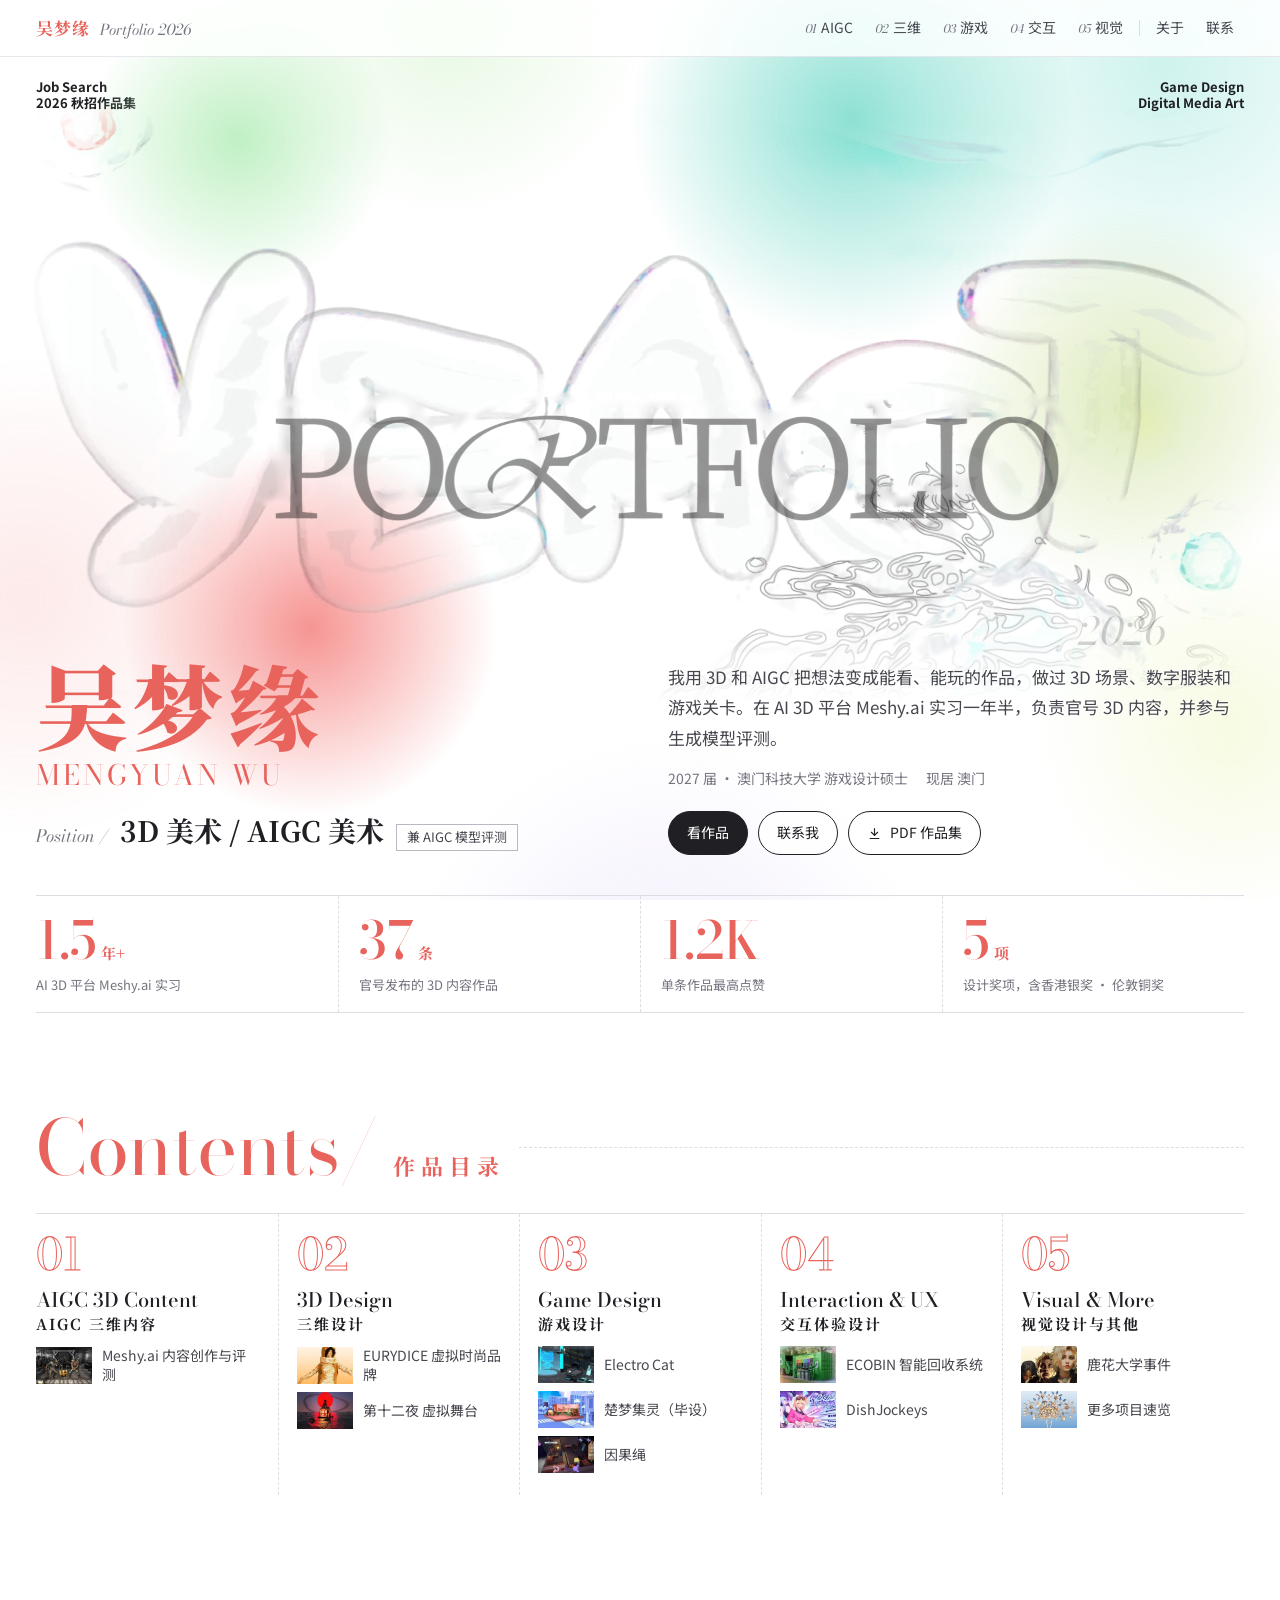
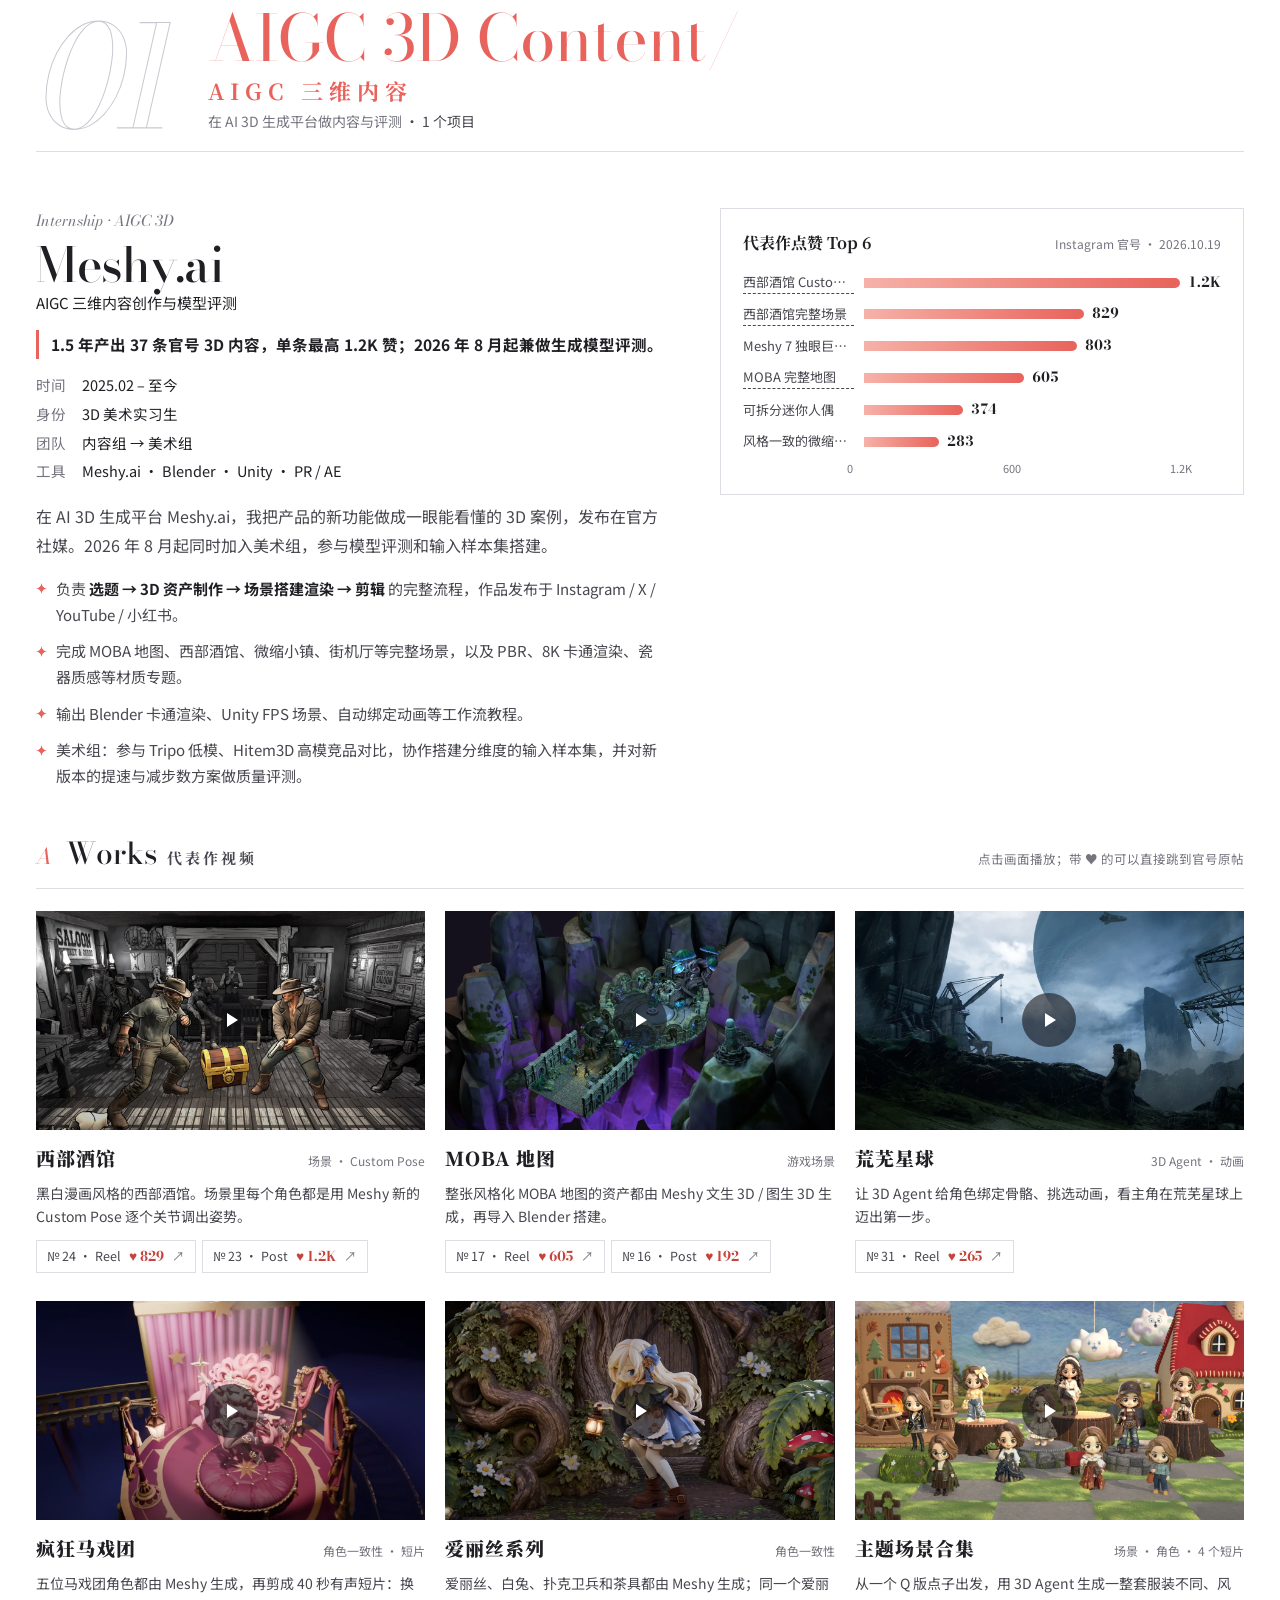
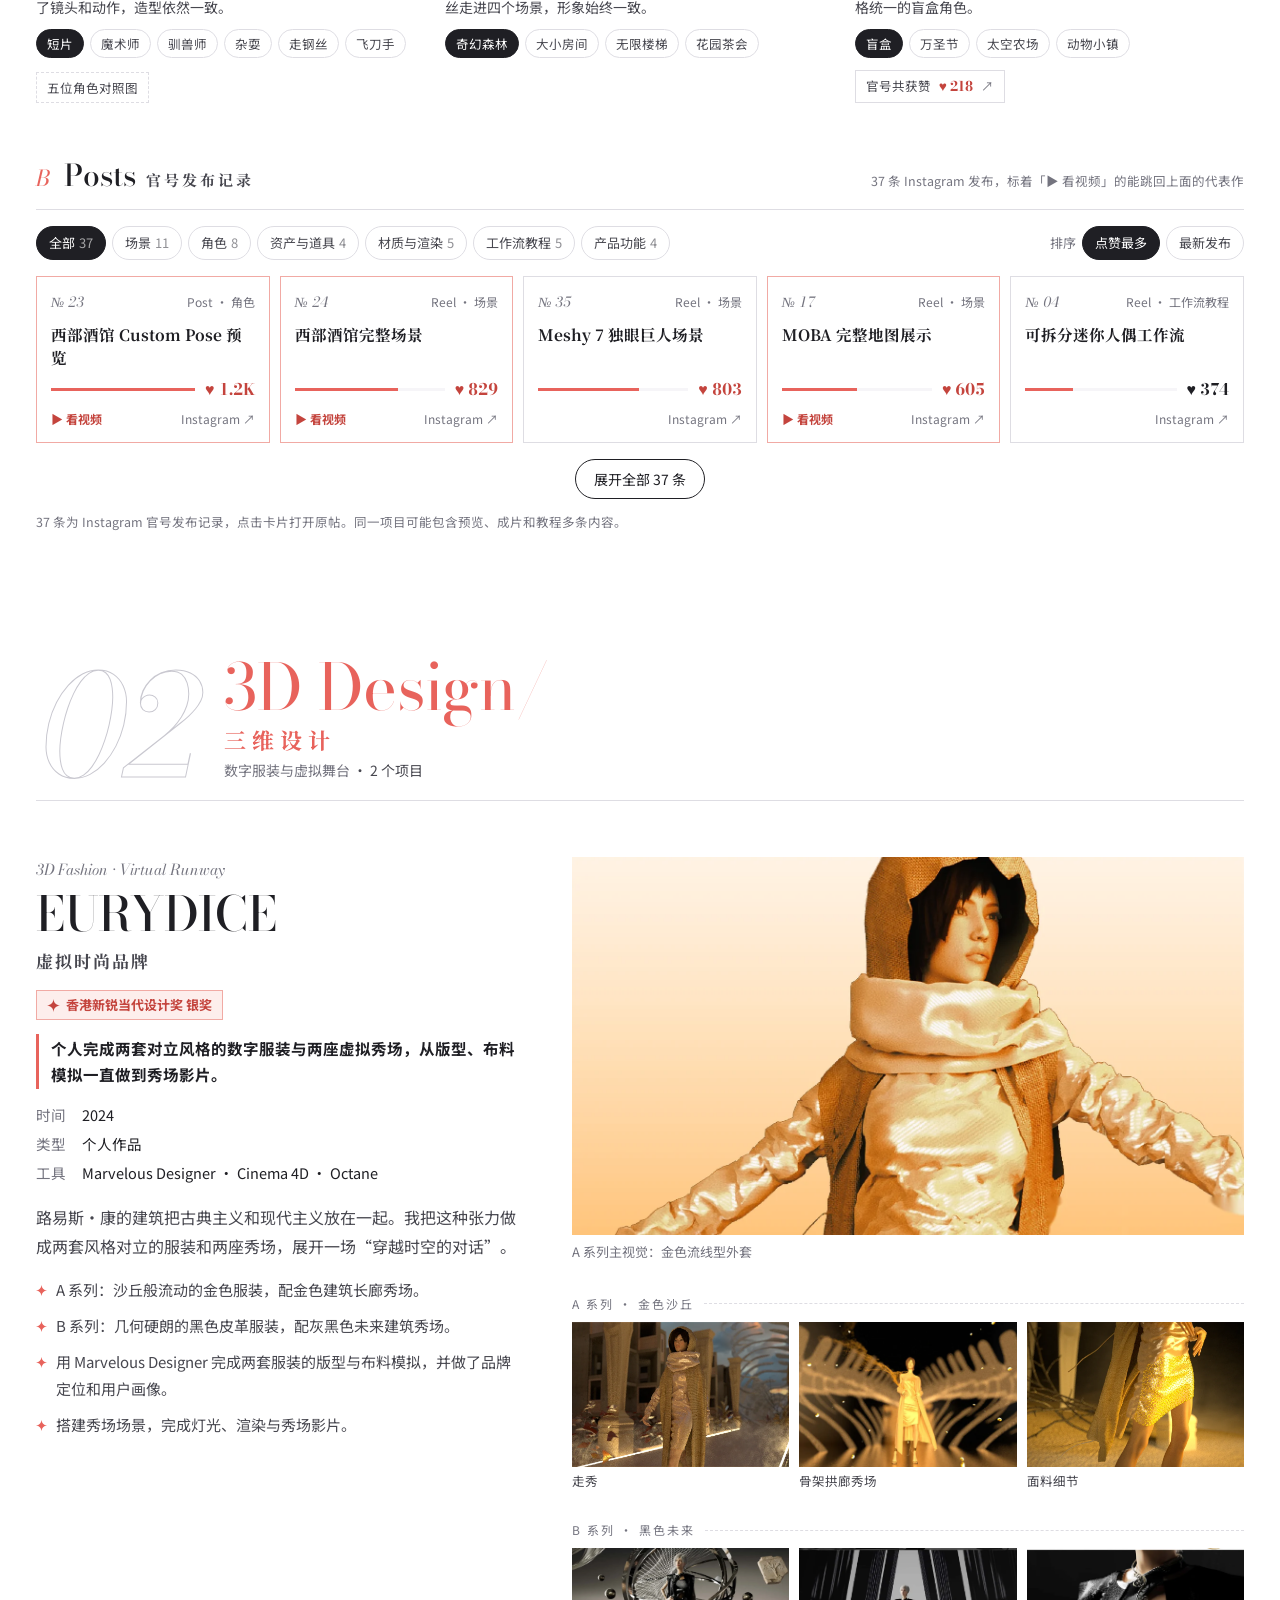
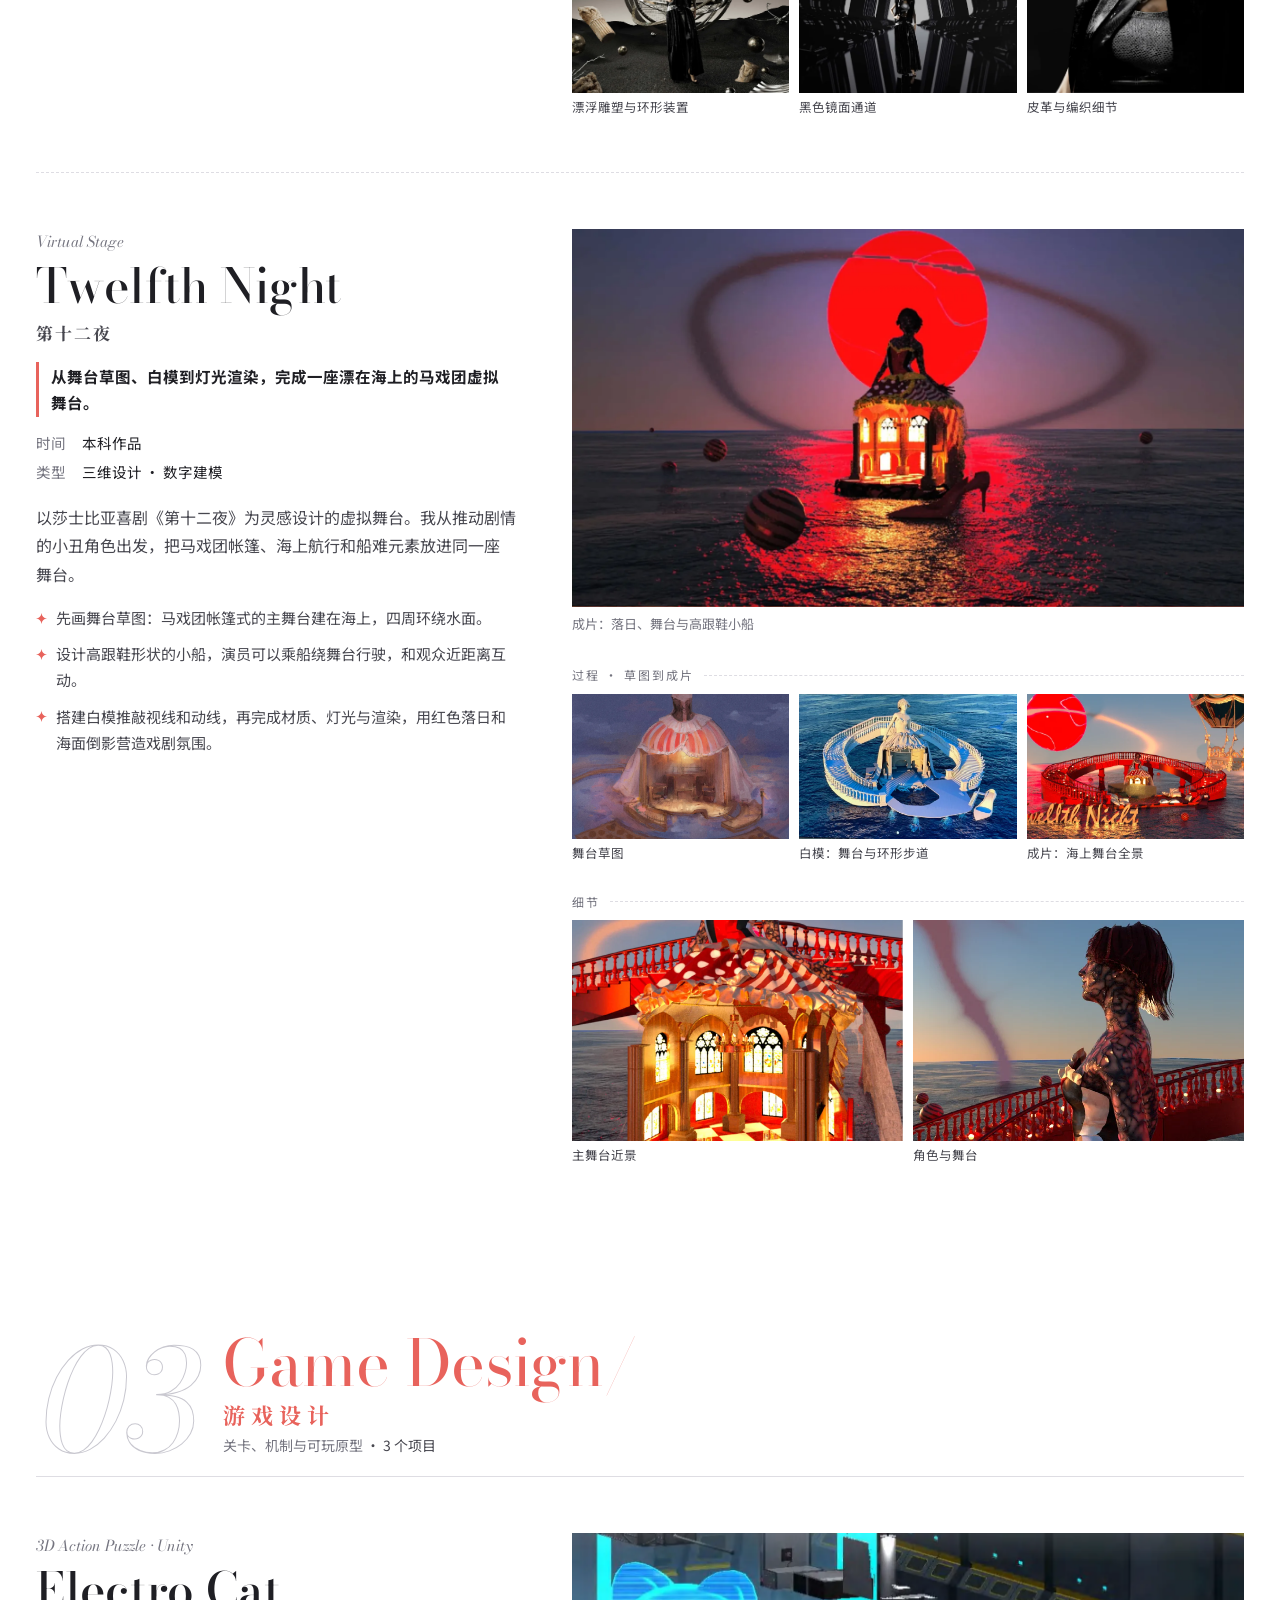
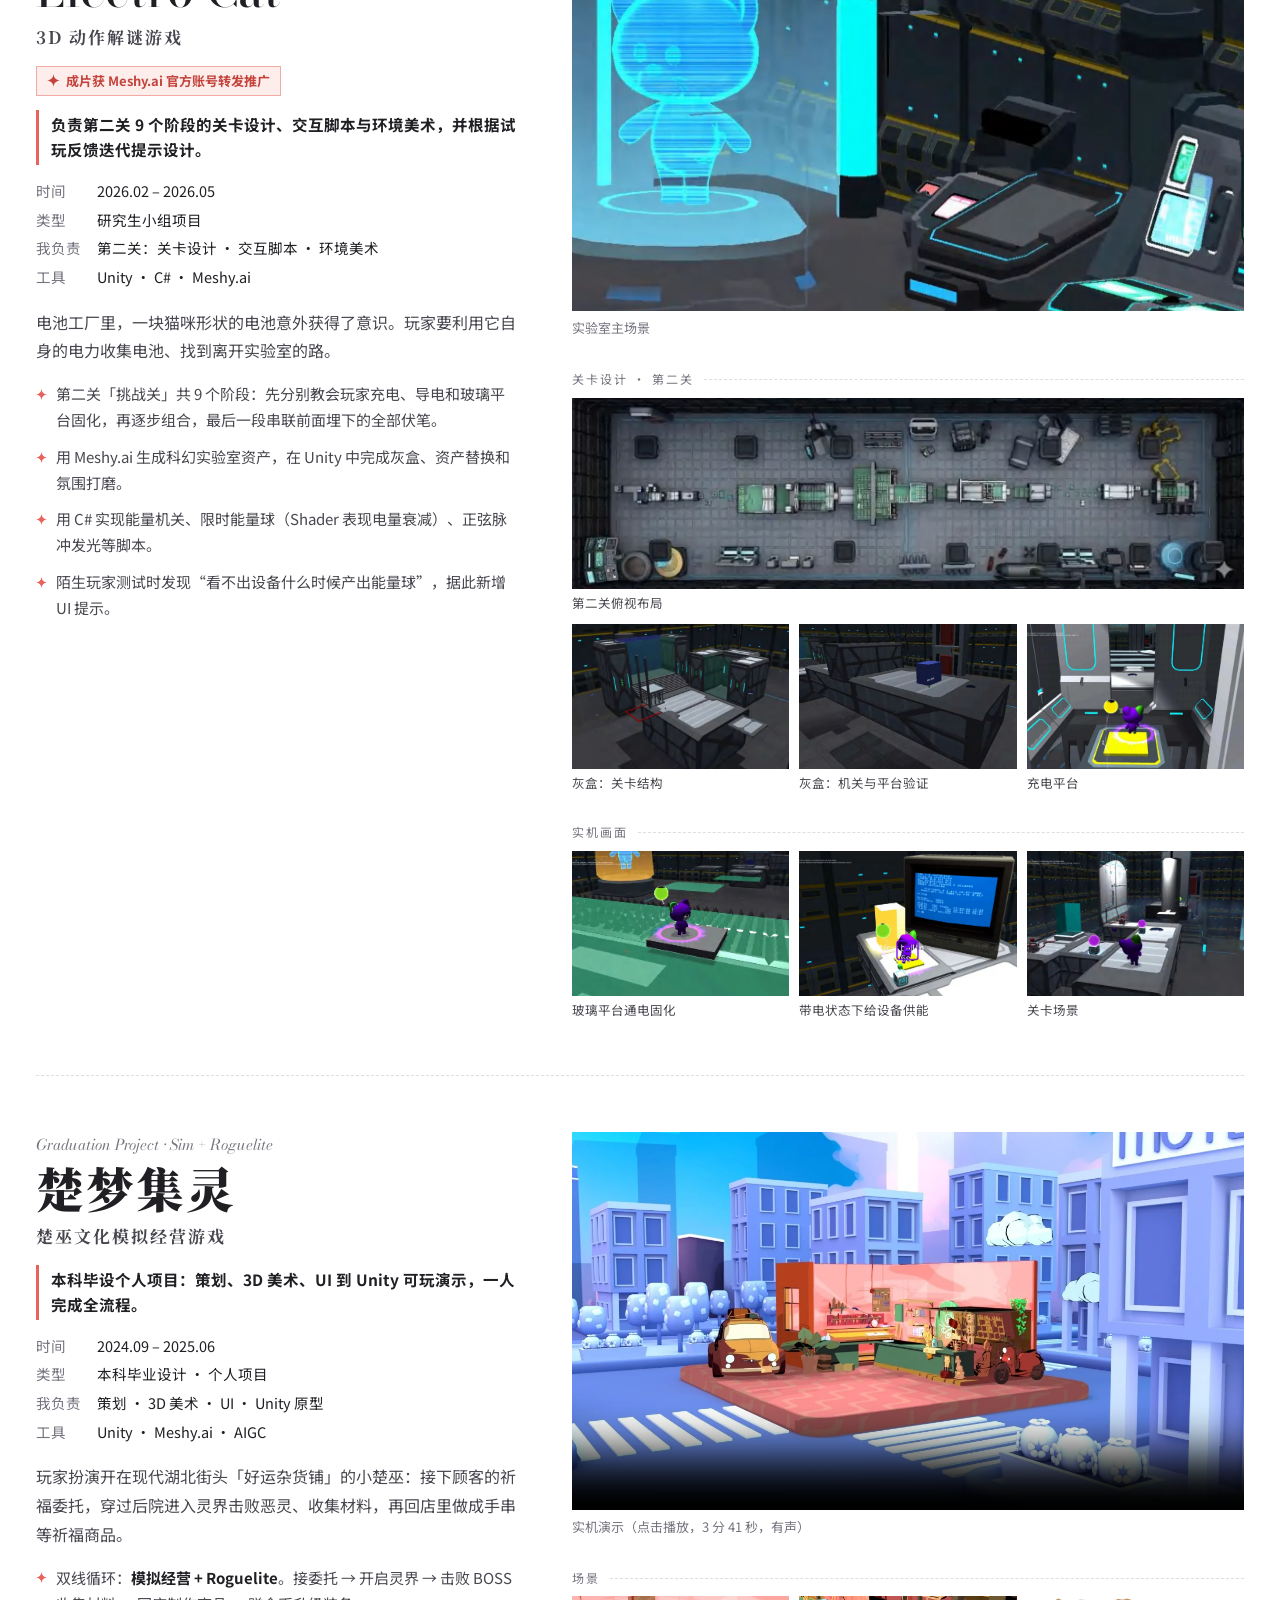
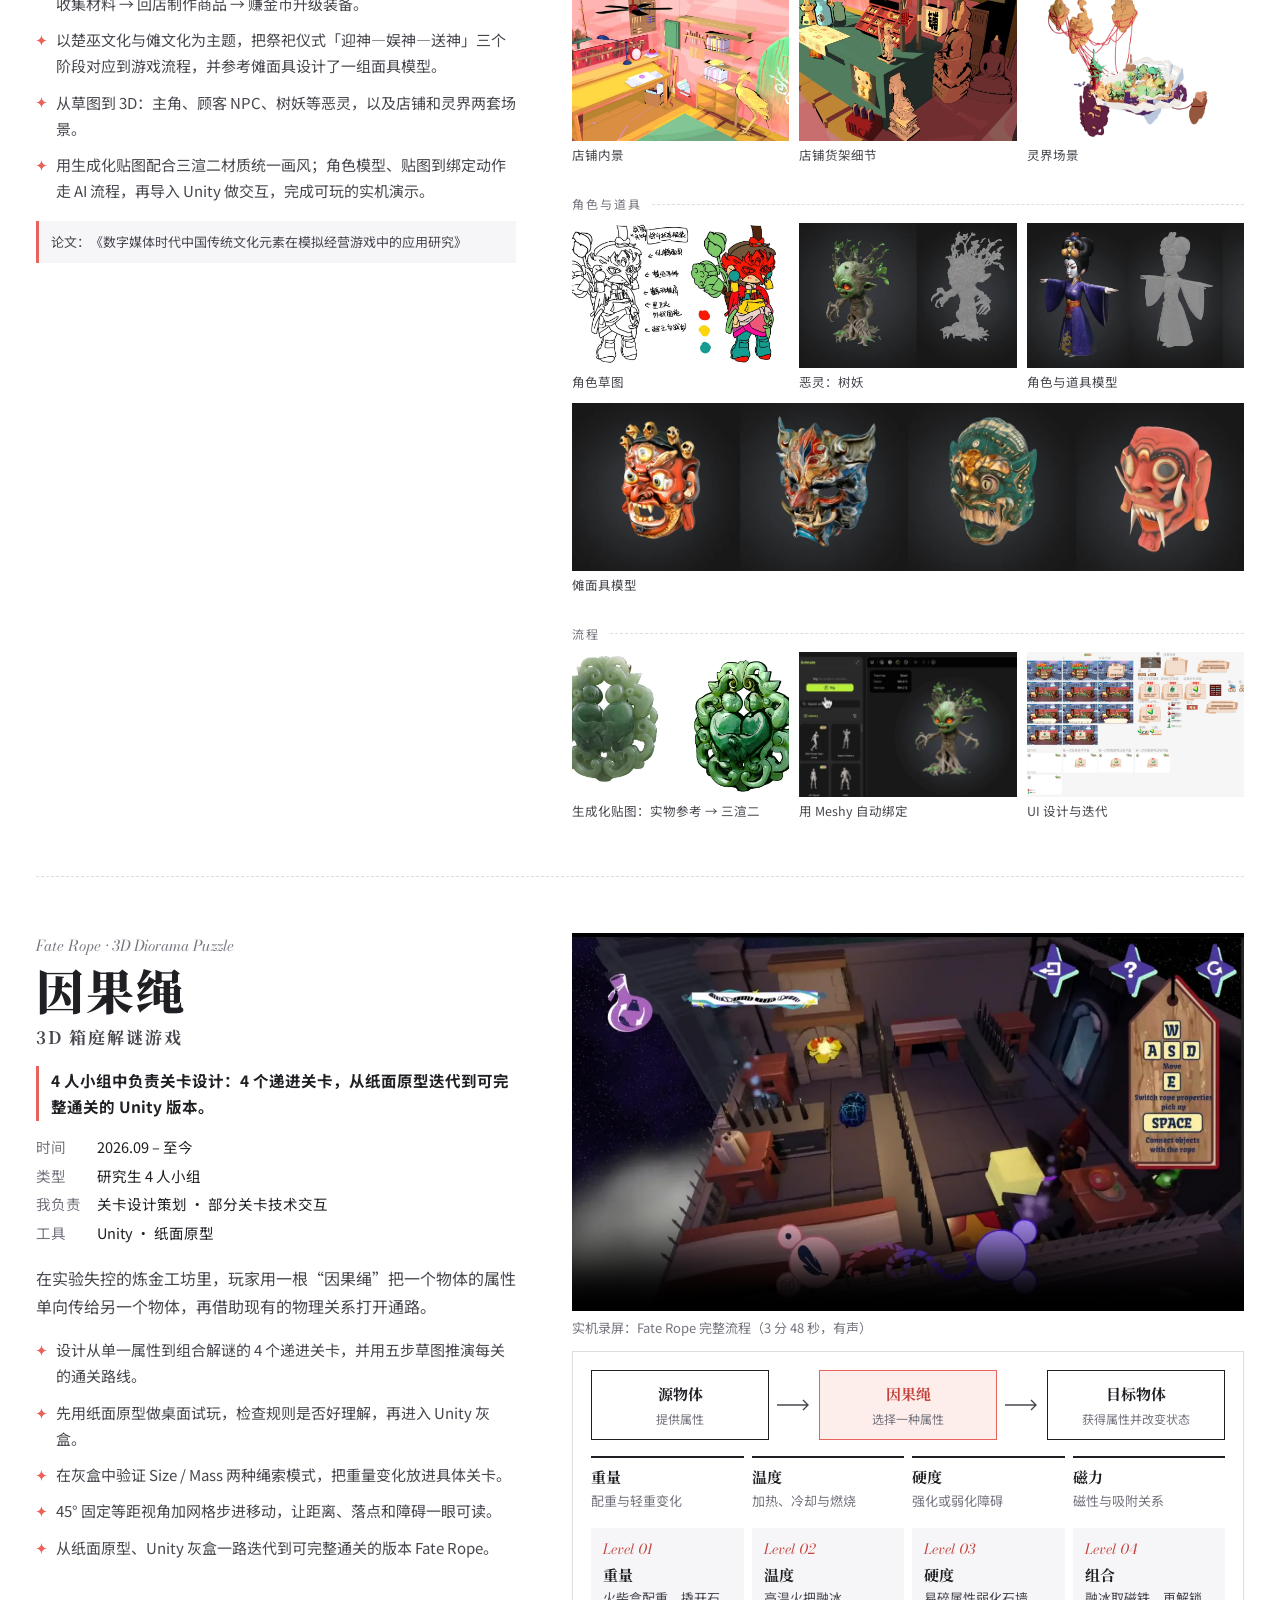
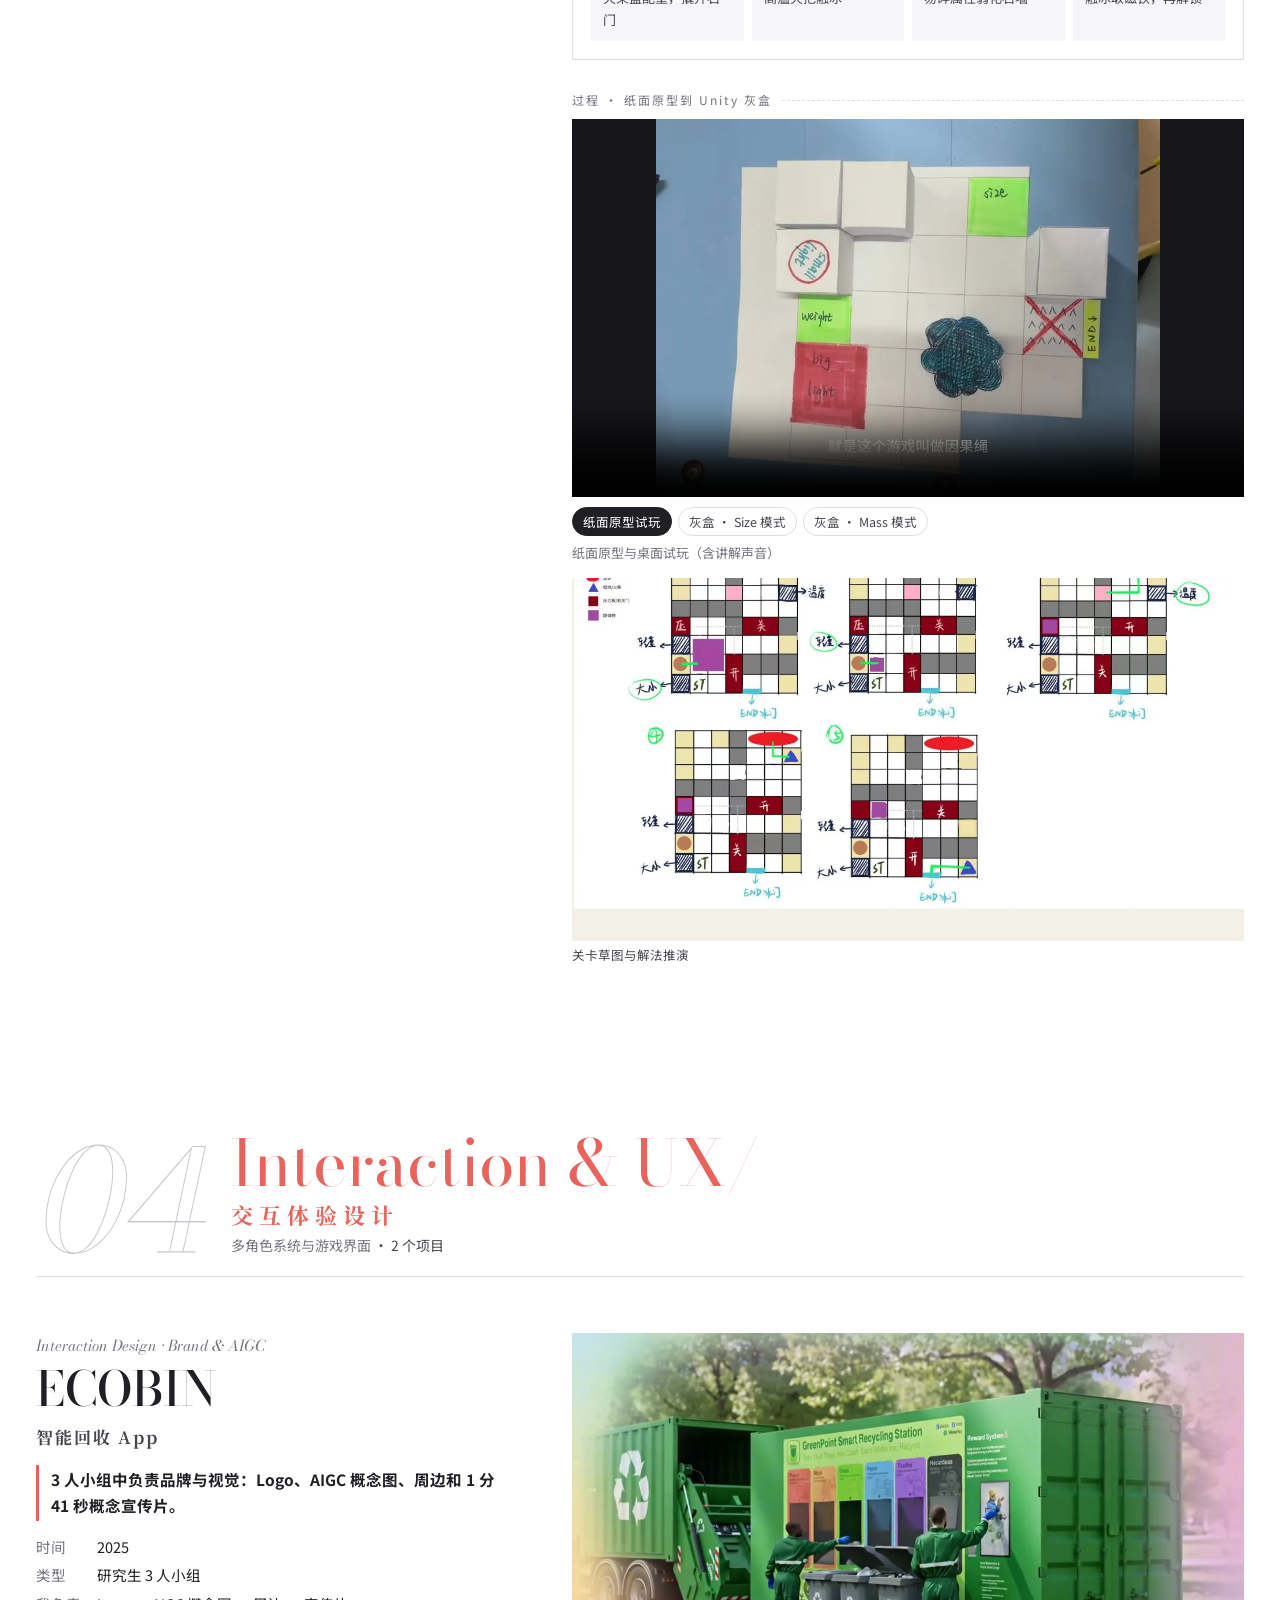
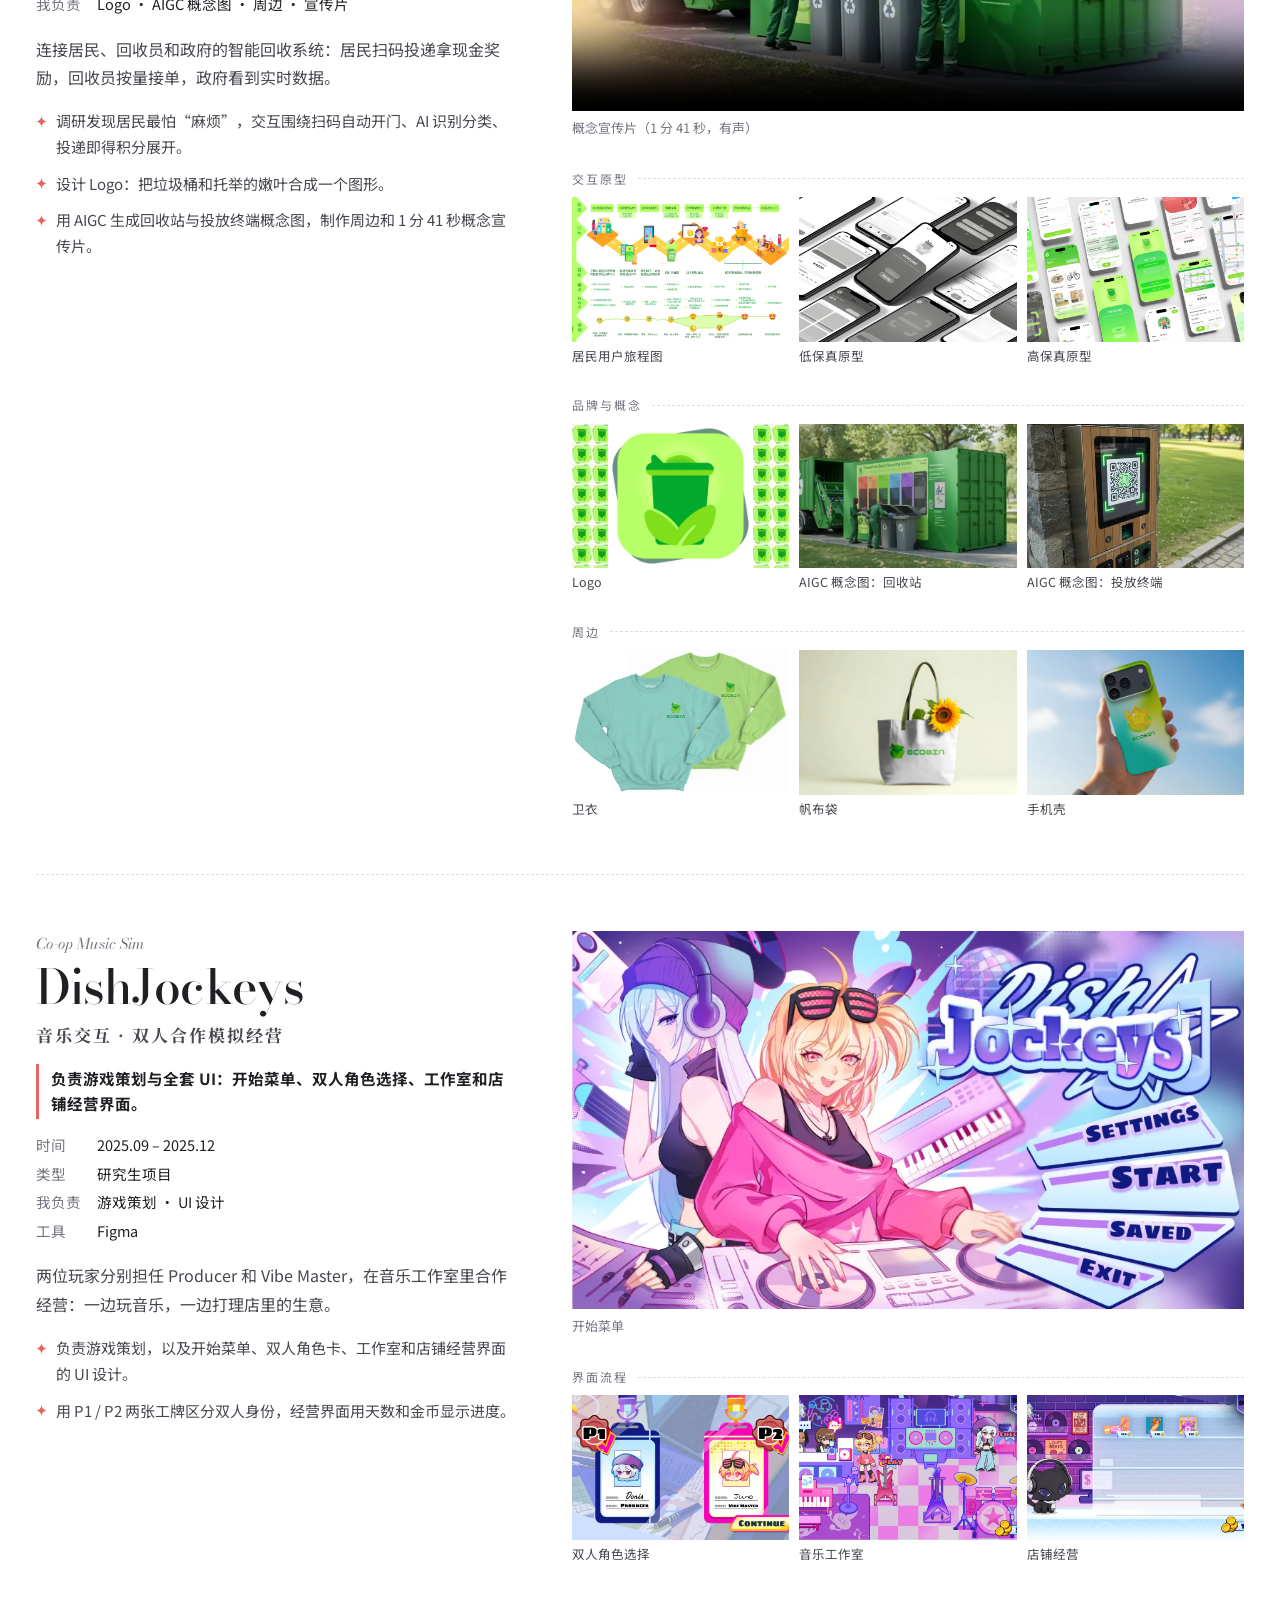
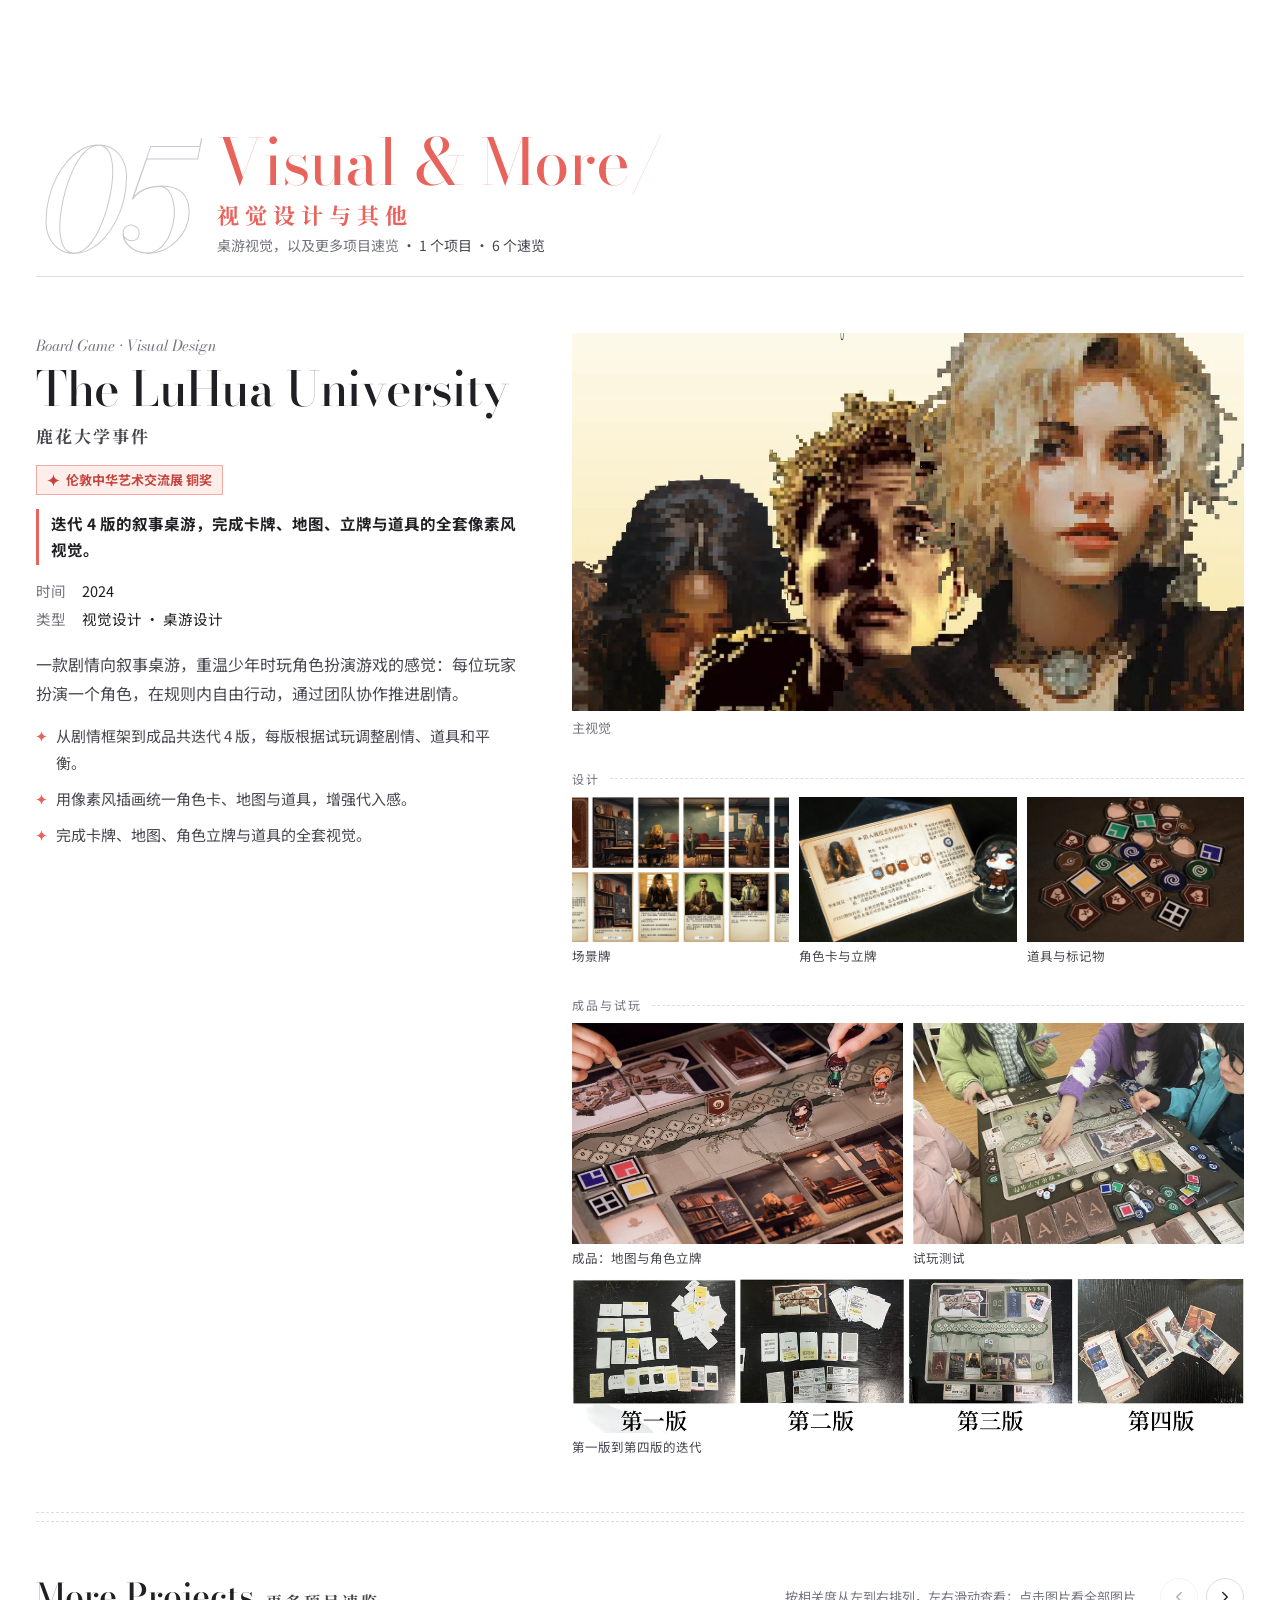
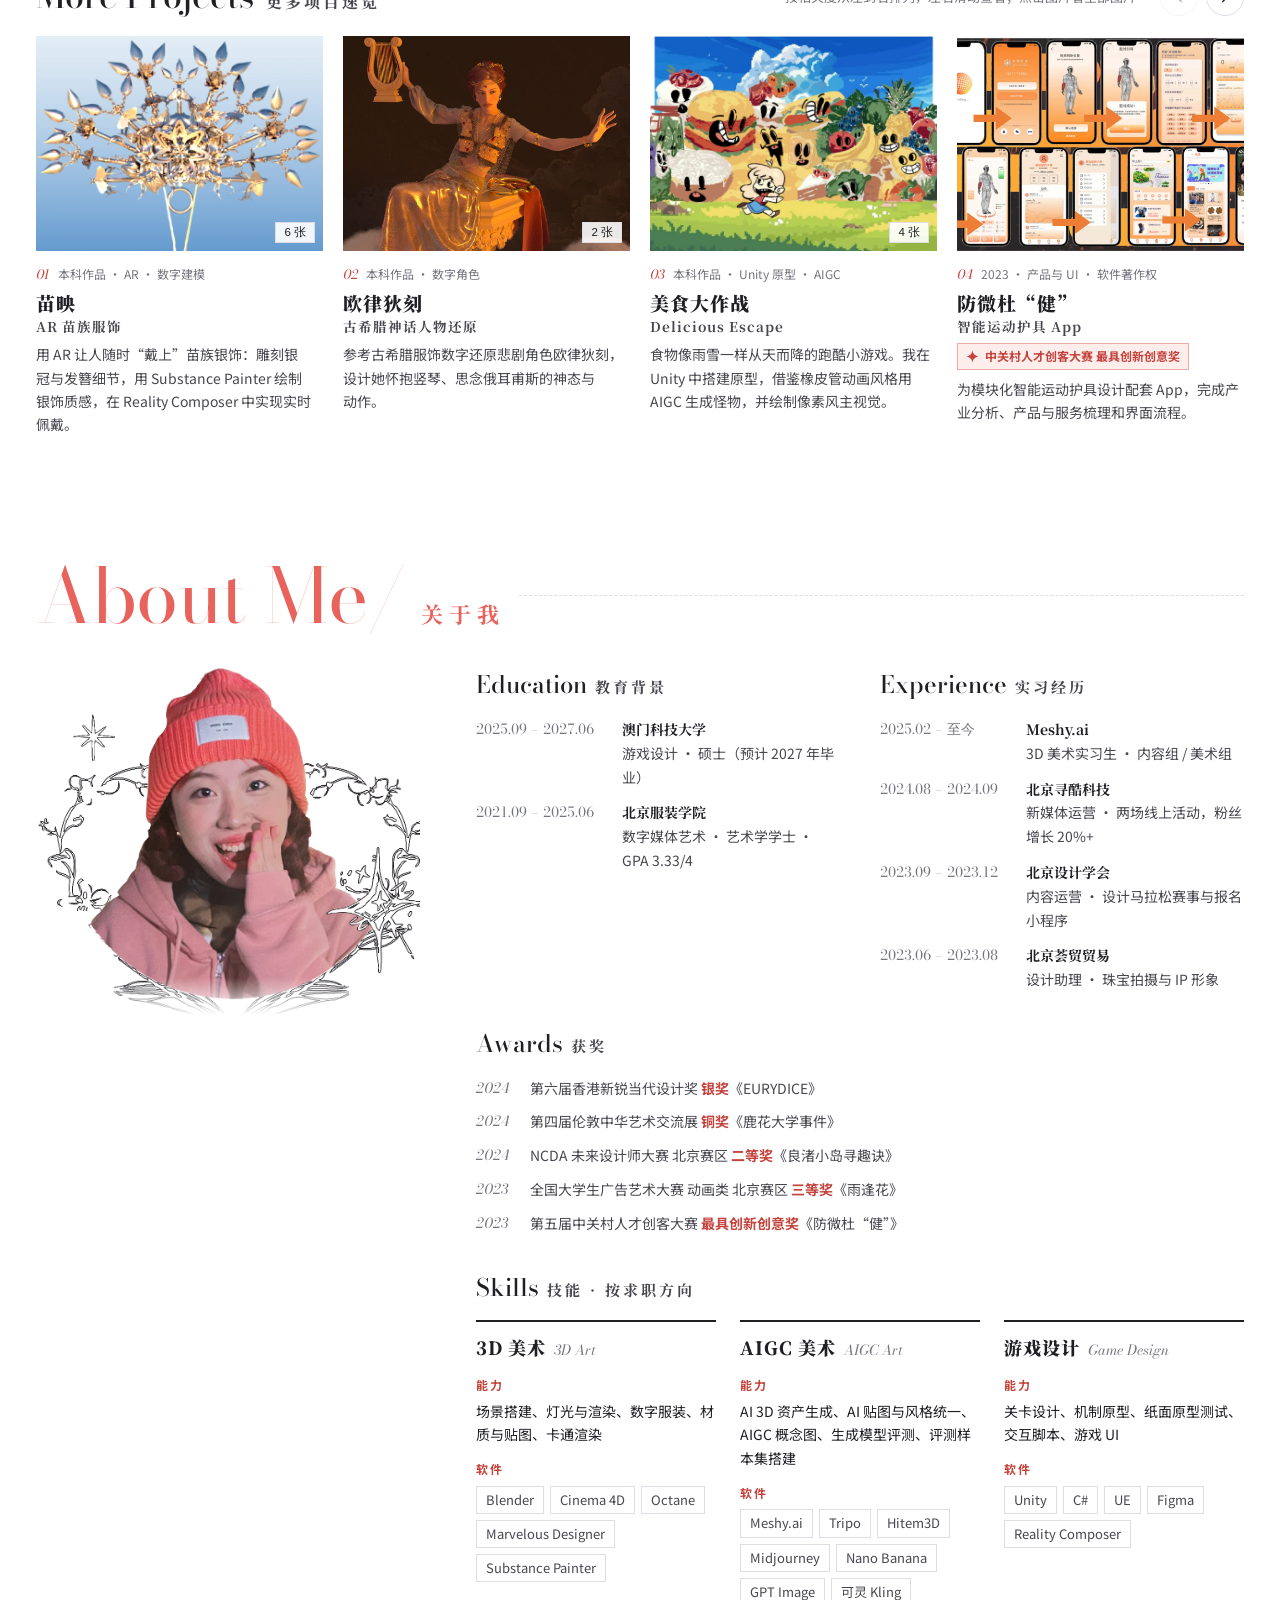
==== index.html @ d886bfa0 "上传作品集" ====
<!doctype html>
<html lang="zh-CN">
<head>
<meta charset="utf-8">
<meta name="viewport" content="width=device-width,initial-scale=1,viewport-fit=cover">
<title>吴梦缘作品集 2026</title>
<meta name="description" content="吴梦缘 Mengyuan Wu · 3D 美术 / AIGC 美术 · 2026 秋招作品集">
<meta property="og:title" content="吴梦缘作品集 2026">
<meta property="og:description" content="吴梦缘 Mengyuan Wu · 3D 美术 / AIGC 美术 · 2026 秋招作品集">
<meta property="og:image" content="img/thumb-meshy.webp">
<link rel="icon" href="data:image/svg+xml,%3Csvg xmlns='http://www.w3.org/2000/svg' viewBox='0 0 24 24'%3E%3Cpath fill='%23e8635c' d='M12 0C12.9 7.4 16.6 11.1 24 12C16.6 12.9 12.9 16.6 12 24C11.1 16.6 7.4 12.9 0 12C7.4 11.1 11.1 7.4 12 0Z'/%3E%3C/svg%3E">
<link rel="stylesheet" href="fonts/fonts.css">
<style>[hidden]:not([hidden=until-found i]){display:none!important} img{max-width:100%}</style>
</head>
<body>
<style>
/* Layout: a fermenting notebook — white paper with drifting glass orbs; each chapter opens with a large Bodoni title,
   projects read as spreads with the story on the left and the work on the right. One accent colour: coral. */
:root {
  --paper: #ffffff;
  --paper-2: #f6f5f8;
  --ink: #1f1f24;
  --ink-2: #47474f;
  --muted: #74747f;
  --rule: #dedde3;
  --coral: #e8635c;       /* display accent: names, chapter titles, big numbers */
  --coral-ink: #c4443d;   /* same hue, darker, for small accent text */
  --coral-soft: #fdeeec;
  --display: "Bodoni Moda", "Bodoni 72", "Didot", "Times New Roman", serif;
  --serif-zh: "Noto Serif SC", "Songti SC", "STSong", serif;
  --sans: "Noto Sans SC", "PingFang SC", "Microsoft YaHei", system-ui, sans-serif;
  --wrap: 1240px;
  --gut: max(16px, env(safe-area-inset-left, 0px));
  --gut-r: max(16px, env(safe-area-inset-right, 0px));
  color-scheme: light;
}
* { box-sizing: border-box; }
html { scroll-behavior: smooth; scroll-padding-top: 72px; }
@media (prefers-reduced-motion: reduce) { html { scroll-behavior: auto; } }
body { margin: 0; background: var(--paper); color: var(--ink); font-family: var(--sans); font-size: 15px; line-height: 1.7; -webkit-font-smoothing: antialiased; overflow-x: hidden; }
body::before { content: ""; position: fixed; inset: 0 0 auto; height: env(safe-area-inset-top, 0px); z-index: 40; background: var(--paper); }
img { max-width: 100%; display: block; }
a { color: inherit; }
:focus-visible { outline: 2px solid var(--coral-ink); outline-offset: 3px; border-radius: 2px; }
.wrap { max-width: var(--wrap); margin: 0 auto; padding-left: var(--gut); padding-right: var(--gut-r); }
.wrap > * { min-width: 0; }

/* ---------- atmosphere ---------- */
.atmos { position: fixed; inset: 0; z-index: -1; pointer-events: none; overflow: hidden; }
.orb { position: absolute; border-radius: 50%; filter: blur(2px); animation: drift 26s ease-in-out infinite alternate; }
.orb.a { width: 46vmax; height: 46vmax; right: -14vmax; top: -18vmax; background: radial-gradient(circle, rgba(95,215,200,.30), rgba(95,215,200,0) 66%); }
.orb.b { width: 34vmax; height: 34vmax; left: 18vw; top: -16vmax; background: radial-gradient(circle, rgba(140,225,120,.22), rgba(140,225,120,0) 66%); animation-duration: 31s; }
.orb.c { width: 40vmax; height: 40vmax; left: -18vmax; top: 38vh; background: radial-gradient(circle, rgba(245,120,120,.16), rgba(245,120,120,0) 66%); animation-duration: 35s; }
.orb.d { width: 32vmax; height: 32vmax; right: -12vmax; top: 58vh; background: radial-gradient(circle, rgba(215,238,120,.22), rgba(215,238,120,0) 66%); animation-duration: 29s; }
.orb.e { width: 44vmax; height: 44vmax; left: 30vw; bottom: -30vmax; background: radial-gradient(circle, rgba(185,165,240,.20), rgba(185,165,240,0) 66%); animation-duration: 38s; }
@keyframes drift { from { transform: translate3d(0,0,0) scale(1); } to { transform: translate3d(3vw, 4vh, 0) scale(1.08); } }
@media (prefers-reduced-motion: reduce) { .orb { animation: none; } }

/* ---------- header ---------- */
.top { position: sticky; top: env(safe-area-inset-top, 0px); z-index: 30; background: rgba(255,255,255,.82); backdrop-filter: saturate(1.4) blur(12px); -webkit-backdrop-filter: saturate(1.4) blur(12px); border-bottom: 1px solid rgba(222,221,227,.7); }
.top .wrap { display: flex; align-items: center; justify-content: space-between; gap: 16px; height: 56px; }
.brand { text-decoration: none; display: flex; align-items: baseline; gap: 10px; white-space: nowrap; }
.brand b { font-family: var(--serif-zh); font-size: 17px; color: var(--coral); letter-spacing: 1px; }
.brand span { font-family: var(--display); font-style: italic; font-size: 15px; color: var(--muted); }
.nav { display: flex; gap: 4px; }
.nav a { text-decoration: none; font-size: 14px; color: var(--ink-2); padding: 6px 10px; border-radius: 99px; }
.nav a:hover { background: var(--coral-soft); color: var(--coral-ink); }

/* ---------- hero ---------- */
.hero { padding-top: 22px; }
.corners { display: flex; justify-content: space-between; font-weight: 700; font-size: 13px; line-height: 1.25; }
.corners .r { text-align: right; }
/* cover: rebuilt as layers so nothing ends at a hard edge */
.cover { position: relative; margin: -8px calc(50% - 50vw) 0; width: 100vw; pointer-events: none; overflow-x: clip; }
.cover { margin-bottom: -6vh; }
.cover .stage { position: relative; width: min(100vw, 1560px, calc((100vh - 300px) * 2.035)); min-width: min(100vw, 860px); margin: 0 auto; aspect-ratio: 2200 / 1081; }
@supports (height: 100svh) { .cover .stage { width: min(100vw, 1560px, calc((100svh - 300px) * 2.035)); } }
.hero .intro { position: relative; z-index: 1; }
.hero .lede { text-shadow: 0 0 2px #fff, 0 0 8px rgba(255,255,255,.95); }
.cover .glow { position: absolute; aspect-ratio: 1; transform: translate(-50%, -50%); border-radius: 50%; will-change: translate, scale, opacity; animation: glowdrift 18s ease-in-out infinite alternate; }
@keyframes glowdrift { from { transform: translate(-50%, -50%) scale(1); } to { transform: translate(calc(-50% + 1.2vw), calc(-50% - 1vw)) scale(1.07); } }
.cover .art { position: absolute; inset: 0;
  -webkit-mask-image: linear-gradient(to bottom, transparent 0, #000 9%, #000 80%, transparent 100%), linear-gradient(to right, transparent 0, #000 6%, #000 94%, transparent 100%);
  -webkit-mask-composite: source-in;
          mask-image: linear-gradient(to bottom, transparent 0, #000 9%, #000 80%, transparent 100%), linear-gradient(to right, transparent 0, #000 6%, #000 94%, transparent 100%);
          mask-composite: intersect; }
/* layered cover: each layer moves on its own (scroll + pointer from JS), idles via .fl, enters via img */
.cover .ly { position: absolute; will-change: transform, opacity; transform-origin: 50% 50%; }
.cover .fl { display: block; }
.cover .ly img { display: block; width: 100%; height: auto; }
.cover .ly-title { z-index: 2; }
.cover .ly-orb { z-index: 3; }
@keyframes in-fade { from { opacity: 0; } to { opacity: 1; } }
@keyframes in-letters { from { opacity: 0; transform: translateY(4%) scale(1.06); } to { opacity: 1; transform: none; } }
@keyframes in-shards { from { opacity: 0; transform: translate(3%, -18%); } to { opacity: 1; transform: none; } }
@keyframes in-title { from { clip-path: inset(-10% 50% -10% 50%); opacity: .2; transform: translateY(14%); } to { clip-path: inset(-10% 0 -10% 0); opacity: 1; transform: none; } }
@keyframes in-lines { from { clip-path: inset(0 100% 0 0); opacity: 0; } to { clip-path: inset(0 0 0 0); opacity: 1; } }
@keyframes in-orb { 0% { opacity: 0; transform: scale(.35); } 70% { opacity: 1; transform: scale(1.08); } 100% { opacity: 1; transform: scale(1); } }
@keyframes bob { from { transform: translate(-3px, -7px) rotate(-5deg); } to { transform: translate(4px, 8px) rotate(6deg); } }
@keyframes breathe { from { transform: translateY(0) scale(1); } to { transform: translateY(-.6%) scale(1.012); } }
@keyframes sway { from { transform: translate(0, 0) rotate(0deg); } to { transform: translate(.8%, -1.2%) rotate(.8deg); } }
@keyframes drift { from { transform: translateX(0); } to { transform: translateX(-1.4%); } }
.cover .ly-shards img { animation: in-shards 2.2s cubic-bezier(.16,.84,.3,1) .15s both; }
.cover .ly-letters img { animation: in-letters 1.9s cubic-bezier(.16,.84,.3,1) both; }
.cover .ly-title img { animation: in-title 1.2s cubic-bezier(.65,0,.25,1) .2s both; }
.cover .ly-lines img { animation: in-lines 2s cubic-bezier(.45,0,.2,1) .8s both; }
.cover .ly-orb img { animation: in-orb .9s cubic-bezier(.3,.7,.4,1) calc(1s + var(--i) * .16s) both; }
.cover .ly-shards .fl { animation: drift 16s ease-in-out infinite alternate; }
.cover .ly-letters .fl { animation: breathe 9s ease-in-out infinite alternate; }
.cover .ly-lines .fl { animation: sway 11s ease-in-out infinite alternate; transform-origin: 30% 20%; }
.cover .ly-orb .fl { animation: bob var(--dur, 7s) ease-in-out var(--dl, 0s) infinite alternate; }
.cover .glow { animation-name: in-fade, glowdrift; animation-duration: 1.8s, 18s; animation-timing-function: ease-out, ease-in-out; animation-iteration-count: 1, infinite; animation-direction: normal, alternate; animation-fill-mode: backwards, none; }
.cover .yr { animation: in-fade 1.2s ease-out 1.3s backwards; }
.cover .yr { position: absolute; right: 7%; bottom: 10%; font-family: var(--display); font-style: italic; font-size: clamp(18px, 3vw, 40px); color: var(--ink); }
@media (prefers-reduced-motion: reduce) { .cover .glow, .cover .fl, .cover .ly img, .cover .yr { animation: none !important; } }
@media (max-width: 640px) { .cover { margin-bottom: 0; } .cover .stage { width: 128vw; min-width: 0; margin-left: -14vw; } .cover .yr { right: 17%; bottom: 6%; font-size: 18px; } }
.intro { display: grid; grid-template-columns: minmax(0, 1fr) minmax(0, 1fr); gap: 24px 56px; align-items: end; margin-top: 8px; }
.name { margin: 0; font-family: var(--serif-zh); font-weight: 900; font-size: clamp(48px, 7.4vw, 92px); line-height: 1; color: var(--coral); letter-spacing: 4px; }
.name .en { display: block; margin-top: 12px; font-family: var(--display); font-weight: 400; font-size: clamp(18px, 2.4vw, 28px); letter-spacing: 3px; }
.role-line { margin: 18px 0 0; display: flex; flex-wrap: wrap; align-items: baseline; gap: 8px 12px; }
.role-line .lbl { font-family: var(--display); font-style: italic; color: var(--muted); font-size: 17px; }
.role-line strong { font-family: var(--serif-zh); font-size: clamp(20px, 2.4vw, 28px); font-weight: 700; }
.chip-line { font-size: 13px; border: 1px solid #b9b9c1; padding: 1px 10px; color: var(--ink-2); white-space: nowrap; }
.lede { font-size: 17px; line-height: 1.8; color: var(--ink-2); margin: 0; max-width: 34em; text-wrap: pretty; }
.facts { margin: 14px 0 0; display: flex; flex-wrap: wrap; gap: 6px 18px; font-size: 14px; color: var(--muted); }
.cta { margin-top: 20px; display: flex; flex-wrap: wrap; gap: 10px; }
.btn { display: inline-flex; align-items: center; gap: 8px; text-decoration: none; font-size: 14px; padding: 9px 18px; border-radius: 99px; border: 1px solid var(--ink); color: var(--ink); background: rgba(255,255,255,.7); cursor: pointer; font-family: inherit; }
.btn.solid { background: var(--ink); color: #fff; }
.btn:hover { border-color: var(--coral-ink); color: var(--coral-ink); }
.btn.solid:hover { background: var(--coral-ink); color: #fff; }

.kpis { margin-top: 40px; display: grid; grid-template-columns: repeat(4, minmax(0,1fr)); border-top: 1px solid var(--rule); border-bottom: 1px solid var(--rule); }
.kpi { padding: 18px 20px 16px; border-left: 1px dashed var(--rule); }
.kpi:first-child { border-left: 0; padding-left: 0; }
.kpi .n { font-family: var(--display); font-size: clamp(34px, 4.4vw, 52px); line-height: 1; color: var(--coral); font-weight: 500; font-variant-numeric: lining-nums; }
.kpi .n small { font-family: var(--serif-zh); font-size: 15px; font-weight: 700; margin-left: 4px; }
.kpi .t { margin-top: 8px; font-size: 13px; color: var(--muted); }

/* ---------- section titles ---------- */
.sec { padding-top: 96px; }
.sh { display: flex; align-items: baseline; flex-wrap: wrap; gap: 4px 14px; }
.sh h2 { margin: 0; font-family: var(--display); font-weight: 400; font-size: clamp(40px, 6vw, 76px); line-height: 1; color: var(--coral); letter-spacing: -.5px; }
.sh .zh { font-family: var(--serif-zh); font-weight: 700; font-size: clamp(17px, 2vw, 22px); letter-spacing: 6px; color: var(--coral); }
.sh .dash { flex: 1 1 120px; border-top: 1px dashed var(--rule); align-self: center; min-width: 40px; }

/* contents */
.toc { margin-top: 28px; display: grid; grid-template-columns: repeat(5, minmax(0,1fr)); gap: 0; border-top: 1px solid var(--rule); }
.toc section { padding: 18px 18px 22px; border-left: 1px dashed var(--rule); }
.toc section:first-child { border-left: 0; padding-left: 0; }
.toc .no { font-family: var(--display); font-size: 44px; line-height: 1; color: transparent; -webkit-text-stroke: 1px var(--coral); }
.toc h3 { margin: 12px 0 0; font-family: var(--display); font-weight: 500; font-size: 20px; line-height: 1.15; }
.toc h3 span { display: block; font-family: var(--serif-zh); font-size: 15px; font-weight: 700; margin-top: 4px; letter-spacing: 2px; }
.toc ul { list-style: none; margin: 14px 0 0; padding: 0; display: grid; gap: 4px; }
.toc a { font-size: 14px; color: var(--ink-2); text-decoration: none; border-bottom: 1px solid transparent; }
.toc a:hover { color: var(--coral-ink); border-bottom-color: currentColor; }

/* chapter */
.chapter { padding-top: 110px; }
.ch-head { display: grid; grid-template-columns: auto minmax(0,1fr); gap: 0 24px; align-items: end; padding-bottom: 18px; border-bottom: 1px solid var(--rule); }
.ch-no { font-family: var(--display); font-size: clamp(72px, 11vw, 150px); line-height: .8; color: transparent; -webkit-text-stroke: 1px #c9c8d0; font-style: italic; }
.ch-head h2 { margin: 0; font-family: var(--display); font-weight: 400; font-size: clamp(34px, 5vw, 64px); line-height: 1.05; color: var(--coral); }
.ch-head .zh { display: block; font-family: var(--serif-zh); font-weight: 700; font-size: clamp(17px, 2vw, 22px); letter-spacing: 6px; margin-top: 6px; }
.ch-head p { margin: 8px 0 0; color: var(--muted); font-size: 14px; }

/* project spread */
.proj { display: grid; grid-template-columns: minmax(0, 5fr) minmax(0, 7fr); gap: 40px 56px; padding: 56px 0; border-bottom: 1px dashed var(--rule); }
.proj:last-child { border-bottom: 0; }
.proj-text { position: sticky; top: 84px; align-self: start; }
.eyebrow { font-family: var(--display); font-style: italic; font-size: 15px; color: var(--muted); }
.proj h3, .feat h3, .card h3 { margin: 6px 0 0; font-family: var(--display); font-weight: 500; font-size: clamp(32px, 4vw, 48px); line-height: 1.05; letter-spacing: -.3px; text-wrap: balance; }
.proj h3.zh-title, .card h3.zh-title { font-family: var(--serif-zh); font-weight: 900; letter-spacing: 2px; }
.proj .sub { margin-top: 8px; font-family: var(--serif-zh); font-weight: 700; font-size: 17px; letter-spacing: 2px; color: var(--ink-2); }
.award { display: inline-flex; align-items: center; gap: 6px; margin-top: 14px; font-size: 13px; font-weight: 700; color: var(--coral-ink); background: var(--coral-soft); border: 1px solid #f1aaa4; padding: 3px 10px; }
.award svg { width: 13px; height: 13px; flex: none; }
.meta { margin: 18px 0 0; display: grid; grid-template-columns: auto minmax(0,1fr); gap: 4px 16px; font-size: 14px; }
.meta dt { color: var(--muted); }
.meta dd { margin: 0; color: var(--ink); }
.intro-p { margin: 18px 0 0; font-size: 15.5px; color: var(--ink-2); text-wrap: pretty; }
.role { list-style: none; margin: 16px 0 0; padding: 0; display: grid; gap: 8px; }
.role li { position: relative; padding-left: 20px; font-size: 14.5px; color: var(--ink-2); }
.role li::before { content: ""; position: absolute; left: 0; top: .52em; width: 11px; height: 11px; background: var(--coral);
  -webkit-mask: url("data:image/svg+xml,%3Csvg xmlns='http://www.w3.org/2000/svg' viewBox='0 0 24 24'%3E%3Cpath d='M12 0C12.9 7.4 16.6 11.1 24 12C16.6 12.9 12.9 16.6 12 24C11.1 16.6 7.4 12.9 0 12C7.4 11.1 11.1 7.4 12 0Z'/%3E%3C/svg%3E") center/contain no-repeat;
          mask: url("data:image/svg+xml,%3Csvg xmlns='http://www.w3.org/2000/svg' viewBox='0 0 24 24'%3E%3Cpath d='M12 0C12.9 7.4 16.6 11.1 24 12C16.6 12.9 12.9 16.6 12 24C11.1 16.6 7.4 12.9 0 12C7.4 11.1 11.1 7.4 12 0Z'/%3E%3C/svg%3E") center/contain no-repeat; }
.role b { color: var(--ink); }

/* media */
.proj-media { display: grid; gap: 12px; align-content: start; }
.proj-media > *, .proj > *, .feat-top > *, .cards > *, .about > *, .cols > * { min-width: 0; }
.shot { display: block; width: 100%; padding: 0; border: 0; background: var(--paper-2); cursor: zoom-in; position: relative; overflow: hidden; }
.shot img { width: 100%; height: auto; transition: transform .5s ease; }
.shot:hover img { transform: scale(1.02); }
@media (prefers-reduced-motion: reduce) { .shot img { transition: none; } .shot:hover img { transform: none; } }
.lead img { max-height: 680px; object-fit: contain; }
.cap { font-size: 12.5px; color: var(--muted); margin-top: 6px; }
.gal { columns: 3 170px; column-gap: 12px; }
.gal .shot { break-inside: avoid; margin-bottom: 12px; }

/* small project cards */
.cards { display: grid; grid-template-columns: repeat(2, minmax(0,1fr)); gap: 28px 32px; padding: 56px 0 0; }
.card { display: grid; gap: 14px; align-content: start; }
.card .thumbs { display: grid; grid-template-columns: repeat(auto-fill, minmax(84px, 1fr)); gap: 8px; }
.card .thumbs .shot { aspect-ratio: 1; }
.card .thumbs .shot img { width: 100%; height: 100%; object-fit: cover; }
.card h3 { font-size: clamp(26px, 3vw, 34px); }
.card .lead img { max-height: 420px; }

/* Meshy feature */
.feat { padding: 56px 0 0; }
.feat-top { display: grid; grid-template-columns: minmax(0, 6fr) minmax(0, 5fr); gap: 40px 56px; }
.chart { border: 1px solid var(--rule); background: rgba(255,255,255,.75); padding: 20px 22px 16px; align-self: start; }
.chart h4 { margin: 0; font-family: var(--serif-zh); font-size: 16px; display: flex; justify-content: space-between; gap: 12px; align-items: baseline; }
.chart h4 span { font-family: var(--sans); font-weight: 400; font-size: 12px; color: var(--muted); }
.bars { list-style: none; margin: 14px 0 0; padding: 0; display: grid; gap: 8px; }
.bar { display: grid; grid-template-columns: minmax(0, 8.5em) minmax(0,1fr); gap: 10px; align-items: center; font-size: 13px; }
.bar .l { color: var(--ink-2); white-space: nowrap; overflow: hidden; text-overflow: ellipsis; }
.bar .track { display: flex; align-items: center; gap: 8px; }
.bar .fill { height: 10px; border-radius: 0 5px 5px 0; background: linear-gradient(90deg, #f6b1a8, var(--coral)); }
.bar .v { font-family: var(--display); font-weight: 700; font-size: 14px; font-variant-numeric: tabular-nums; }
.axis { display: grid; grid-template-columns: minmax(0, 8.5em) minmax(0,1fr); gap: 10px; margin-top: 6px; font-size: 11px; color: var(--muted); }
.axis div { display: flex; justify-content: space-between; padding-right: 2.6em; }
.feat-tools { margin-top: 40px; display: flex; flex-wrap: wrap; align-items: center; justify-content: space-between; gap: 12px; }
.filters { display: flex; flex-wrap: wrap; gap: 6px; }
.filters button, .sort button { font: inherit; font-size: 13px; border: 1px solid var(--rule); background: rgba(255,255,255,.8); color: var(--ink-2); padding: 5px 12px; border-radius: 99px; cursor: pointer; }
.filters button[aria-pressed="true"], .sort button[aria-pressed="true"] { border-color: var(--ink); background: var(--ink); color: #fff; }
.filters button .c { margin-left: 4px; opacity: .6; font-variant-numeric: tabular-nums; }
.sort { display: flex; gap: 6px; align-items: center; font-size: 13px; color: var(--muted); }
.mgrid { list-style: none; margin: 16px 0 0; padding: 0; display: grid; grid-template-columns: repeat(auto-fill, minmax(220px, 1fr)); gap: 10px; }
.mc { display: grid; grid-template-rows: auto 1fr auto; gap: 8px; height: 100%; text-decoration: none; padding: 14px 14px 12px; border: 1px solid var(--rule); background: rgba(255,255,255,.82); position: relative; transition: border-color .2s; }
.mc:hover { border-color: var(--ink); }
.mc .row { display: flex; justify-content: space-between; align-items: baseline; font-size: 12px; color: var(--muted); }
.mc .no { font-family: var(--display); font-style: italic; font-size: 14px; font-variant-numeric: tabular-nums; }
.mc .title { font-family: var(--serif-zh); font-weight: 700; font-size: 15.5px; line-height: 1.45; color: var(--ink); }
.mc .likes { font-family: var(--display); font-weight: 700; font-size: 16px; color: var(--ink); font-variant-numeric: tabular-nums; }
.mc.hot .likes { color: var(--coral-ink); }
.mc .lk { display: grid; grid-template-columns: minmax(0,1fr) auto; gap: 10px; align-items: center; }
.mc .meter { height: 3px; background: var(--paper-2); }
.mc .meter i { display: block; height: 100%; background: var(--coral); }
.mc .go { font-size: 12px; color: var(--muted); }
.note { margin-top: 12px; font-size: 12.5px; color: var(--muted); }

/* causal rope diagram */
.mech { margin: 0; border: 1px solid var(--rule); background: rgba(255,255,255,.8); padding: 18px; display: grid; gap: 16px; }
.flow { display: grid; grid-template-columns: minmax(0,1fr) auto minmax(0,1fr) auto minmax(0,1fr); align-items: center; gap: 8px; text-align: center; }
.flow .node { border: 1px solid var(--ink); padding: 10px 6px; font-family: var(--serif-zh); font-weight: 700; font-size: 15px; }
.flow .node.rope { border-color: var(--coral); color: var(--coral-ink); background: var(--coral-soft); }
.flow .node small { display: block; font-family: var(--sans); font-weight: 400; font-size: 12px; color: var(--muted); margin-top: 2px; }
.flow .arr { width: 34px; height: 12px; color: var(--ink-2); }
.attrs { display: grid; grid-template-columns: repeat(4, minmax(0,1fr)); gap: 8px; }
.attrs div { border-top: 2px solid var(--ink); padding-top: 6px; font-size: 13px; color: var(--muted); }
.attrs b { display: block; font-family: var(--serif-zh); font-size: 15px; color: var(--ink); }
.levels { list-style: none; margin: 0; padding: 0; display: grid; grid-template-columns: repeat(4, minmax(0,1fr)); gap: 8px; counter-reset: lv; }
.levels li { background: var(--paper-2); padding: 10px 12px; font-size: 13px; color: var(--ink-2); }
.levels li span { display: block; font-family: var(--display); font-style: italic; color: var(--coral-ink); font-size: 14px; }
.levels li b { display: block; font-family: var(--serif-zh); color: var(--ink); font-size: 15px; }
.vids { display: grid; grid-template-columns: repeat(2, minmax(0,1fr)); gap: 12px; }
.vids figure { margin: 0; }
.vids video { width: 100%; height: auto; display: block; background: #e9e8ee; }
.vids .wide { grid-column: 1 / -1; }

/* sticker score */
.score { border: 1px solid var(--rule); background: rgba(255,255,255,.85); padding: 18px; }
.score-head { display: flex; justify-content: space-between; align-items: center; gap: 12px; flex-wrap: wrap; }
.score-head h4 { margin: 0; font-family: var(--serif-zh); font-size: 16px; }
.score-head p { margin: 2px 0 0; font-size: 12.5px; color: var(--muted); }
.sgrid-wrap { overflow-x: auto; margin-top: 14px; }
.sgrid { display: grid; grid-template-columns: 3.2em repeat(8, minmax(44px, 1fr)); gap: 6px; min-width: 460px; }
.sgrid .rl { font-size: 12px; color: var(--muted); align-self: center; }
.sgrid .bt { font-family: var(--display); font-style: italic; font-size: 12px; color: var(--muted); text-align: center; }
.cell { aspect-ratio: 1; border: 1px dashed #c9c8d0; display: grid; place-items: center; font-size: 12.5px; color: var(--ink-2); background: #fff; transition: background .15s, transform .15s; }
.cell.on { border: 1px solid var(--ink); font-family: var(--serif-zh); font-weight: 700; color: var(--ink); background: var(--paper-2); }
.cell.now { background: var(--coral-soft); border-color: var(--coral); transform: translateY(-2px); }
@media (prefers-reduced-motion: reduce) { .cell { transition: none; } .cell.now { transform: none; } }
.split { display: grid; grid-template-columns: repeat(3, minmax(0,1fr)); gap: 8px; margin-top: 14px; }
.split div { border-top: 2px solid var(--ink); padding-top: 6px; font-size: 13px; color: var(--ink-2); }
.split b { display: block; font-family: var(--serif-zh); color: var(--ink); }

/* about */
.about { margin-top: 32px; display: grid; grid-template-columns: minmax(0, 4fr) minmax(0, 8fr); gap: 40px 56px; }
.about .ph { margin: 0; }
.about .ph img { width: 100%; height: auto; }
.cols { display: grid; grid-template-columns: repeat(2, minmax(0,1fr)); gap: 32px 40px; }
.blk h3 { margin: 0 0 12px; font-family: var(--display); font-weight: 500; font-size: 24px; }
.blk h3 span { font-family: var(--serif-zh); font-weight: 700; font-size: 15px; letter-spacing: 3px; margin-left: 8px; color: var(--ink-2); }
.tl { list-style: none; margin: 0; padding: 0; display: grid; gap: 12px; }
.tl li { display: grid; grid-template-columns: 9.6em minmax(0,1fr); gap: 12px; font-size: 14px; }
.tl .d { font-family: var(--display); color: var(--muted); font-variant-numeric: tabular-nums; font-size: 14px; }
.tl b { font-family: var(--serif-zh); display: block; color: var(--ink); }
.tl span { color: var(--ink-2); }
.aw { list-style: none; margin: 0; padding: 0; display: grid; gap: 10px; }
.aw li { display: grid; grid-template-columns: 3em minmax(0,1fr); gap: 12px; font-size: 14px; color: var(--ink-2); }
.aw .y { font-family: var(--display); font-style: italic; color: var(--muted); }
.aw b { color: var(--coral-ink); }
.sk { display: grid; gap: 10px; }
.sk div { display: grid; grid-template-columns: 7.4em minmax(0,1fr); gap: 10px; align-items: start; font-size: 14px; }
.sk .k { font-family: var(--serif-zh); font-weight: 700; padding-top: 2px; }
.sk ul { list-style: none; margin: 0; padding: 0; display: flex; flex-wrap: wrap; gap: 6px; }
.sk li { font-size: 13px; border: 1px solid var(--rule); background: rgba(255,255,255,.8); padding: 2px 9px; color: var(--ink-2); }
.sk li:first-child { border-color: var(--ink); color: var(--ink); font-weight: 500; }

/* contact */
.contact { margin-top: 28px; display: grid; grid-template-columns: repeat(3, minmax(0,1fr)); border-top: 1px solid var(--rule); border-bottom: 1px solid var(--rule); }
.contact > div { padding: 22px 20px; border-left: 1px dashed var(--rule); min-width: 0; }
.contact > div:first-child { border-left: 0; padding-left: 0; }
.contact .k { font-family: var(--display); font-style: italic; color: var(--muted); font-size: 15px; }
.contact .v { font-family: var(--display); font-size: clamp(18px, 2vw, 24px); margin-top: 6px; overflow-wrap: anywhere; user-select: all; }
.contact .v.zh { font-family: var(--serif-zh); font-weight: 700; }
.copy { margin-top: 10px; font: inherit; font-size: 12.5px; background: none; border: 1px solid var(--rule); padding: 3px 10px; border-radius: 99px; cursor: pointer; color: var(--ink-2); }
.copy:hover { border-color: var(--ink); }
.dl-row { margin-top: 22px; display: flex; flex-wrap: wrap; align-items: center; gap: 10px 16px; }
.btn svg { flex: none; }
.nw { white-space: nowrap; }
footer { padding: 64px 0 56px; }
footer .poem { font-family: var(--display); font-style: italic; font-size: clamp(18px, 2.2vw, 26px); line-height: 1.5; max-width: 30em; }
footer .poem span { display: block; font-family: var(--serif-zh); font-style: normal; font-weight: 700; font-size: 16px; margin-bottom: 6px; letter-spacing: 2px; }
footer .fine { margin-top: 28px; font-size: 12.5px; color: var(--muted); display: flex; flex-wrap: wrap; justify-content: space-between; gap: 8px; }

/* more projects (condensed) */
.more { padding: 56px 0 0; margin-top: 8px; border-top: 1px dashed var(--rule); }
.more-head { display: flex; flex-wrap: wrap; align-items: baseline; justify-content: space-between; gap: 6px 24px; }
.more-head h3 { margin: 0; font-family: var(--display); font-weight: 500; font-size: clamp(26px, 3vw, 34px); line-height: 1.1; }
.more-head h3 span { font-family: var(--serif-zh); font-weight: 700; font-size: 16px; letter-spacing: 3px; margin-left: 12px; color: var(--ink-2); }
.more-head p { margin: 0; font-size: 13px; color: var(--muted); }
.more-grid { margin-top: 20px; display: grid; grid-auto-flow: column; grid-auto-columns: calc((100% - 3 * 20px) / 4); gap: 20px; overflow-x: auto; scroll-snap-type: x mandatory; scroll-behavior: smooth; overscroll-behavior-x: contain; padding-bottom: 14px; scrollbar-width: thin; scrollbar-color: var(--rule) transparent; }
.more-grid > .mini { scroll-snap-align: start; }
.more-head { align-items: center; }
.more-head p { margin: 0 0 0 auto; }
.more-nav { display: flex; gap: 8px; }
.more-nav .lb-btn { width: 38px; height: 38px; }
.more-nav .lb-btn:disabled { opacity: .35; cursor: default; }
.mini-i { font-family: var(--display); font-style: italic; font-weight: 400; color: var(--coral-ink); margin-right: 8px; font-size: 13px; }
.shot[hidden] { display: none; }
.mini { display: grid; gap: 6px; align-content: start; min-width: 0; }
.mini-cover { aspect-ratio: 4 / 3; margin-bottom: 6px; }
.mini-cover img { width: 100%; height: 100%; object-fit: cover; }
.mini-n { position: absolute; right: 8px; bottom: 8px; font-size: 11.5px; line-height: 1; padding: 4px 8px; background: rgba(255,255,255,.9); color: var(--ink); border: 1px solid var(--rule); }
.mini-meta { font-size: 12px; color: var(--muted); }
.mini h3 { margin: 0; font-family: var(--serif-zh); font-weight: 900; font-size: 19px; line-height: 1.3; letter-spacing: 1px; }
.mini h3 span { display: block; font-weight: 700; font-size: 13.5px; letter-spacing: 1px; color: var(--ink-2); margin-top: 2px; }
.mini .award { margin-top: 2px; justify-self: start; font-size: 12px; padding: 2px 8px; }
.mini p { margin: 2px 0 0; font-size: 13.5px; line-height: 1.65; color: var(--ink-2); text-wrap: pretty; }
#ecobin .lead img { max-height: 380px; }
@media (max-width: 980px) { .more-grid { grid-auto-columns: calc((100% - 20px) / 2.3); } }
@media (max-width: 640px) { .more-grid { grid-auto-columns: 78%; gap: 14px; } .more-head p { margin-left: 0; flex-basis: 100%; order: 3; } .more-nav { margin-left: auto; } }

/* skills by direction */
.blk.skills, .blk.awards { grid-column: 1 / -1; }
.dirs { display: grid; grid-template-columns: repeat(3, minmax(0,1fr)); gap: 20px 24px; }
.dir { border-top: 2px solid var(--ink); padding-top: 10px; min-width: 0; }
.dir h4 { margin: 0; font-family: var(--serif-zh); font-weight: 900; font-size: 18px; letter-spacing: 1px; display: flex; align-items: baseline; gap: 8px; flex-wrap: wrap; }
.dir h4 small { font-family: var(--display); font-style: italic; font-weight: 400; font-size: 14px; color: var(--muted); letter-spacing: 0; }
.dir .lbl { margin-top: 12px; font-size: 12px; color: var(--coral-ink); font-weight: 700; letter-spacing: 2px; }
.dir p { margin: 4px 0 0; font-size: 14px; color: var(--ink); line-height: 1.7; }
.dir ul, .sk-common ul { list-style: none; margin: 6px 0 0; padding: 0; display: flex; flex-wrap: wrap; gap: 6px; }
.dir li, .sk-common li { font-size: 13px; border: 1px solid var(--rule); background: rgba(255,255,255,.8); padding: 2px 9px; color: var(--ink-2); }
.sk-common { margin-top: 20px; padding-top: 14px; border-top: 1px dashed var(--rule); display: grid; grid-template-columns: repeat(2, minmax(0,1fr)); gap: 12px 24px; }
.sk-common > div { display: grid; grid-template-columns: 6.4em minmax(0,1fr); gap: 10px; align-items: start; font-size: 14px; min-width: 0; }
.sk-common .k { font-family: var(--serif-zh); font-weight: 700; padding-top: 8px; }
.sk-common ul { margin-top: 4px; }
@media (max-width: 980px) { .sk-common { grid-template-columns: minmax(0,1fr); } }
@media (max-width: 640px) { .dirs { grid-template-columns: minmax(0,1fr); } }

/* Meshy works */
.works { margin-top: 48px; }
.sub-h { display: flex; flex-wrap: wrap; align-items: baseline; gap: 4px 14px; padding-bottom: 12px; border-bottom: 1px solid var(--rule); }
.sub-h .k { font-family: var(--display); font-style: italic; font-size: 22px; color: var(--coral); }
.sub-h h4 { margin: 0; font-family: var(--display); font-weight: 500; font-size: clamp(24px, 2.6vw, 30px); line-height: 1.1; }
.sub-h h4 span { font-family: var(--serif-zh); font-weight: 700; font-size: 15px; letter-spacing: 3px; margin-left: 10px; color: var(--ink-2); }
.sub-h p { margin: 0 0 0 auto; font-size: 12.5px; color: var(--muted); }
.posts-h { margin-top: 56px; }
.posts-h + .feat-tools { margin-top: 16px; }
.wgrid { margin-top: 22px; display: grid; grid-template-columns: repeat(3, minmax(0, 1fr)); gap: 28px 20px; }
.work { min-width: 0; display: flex; flex-direction: column; scroll-margin-top: 80px; }
.work:target .player { outline: 2px solid var(--coral); outline-offset: 3px; }
.player { position: relative; aspect-ratio: 16 / 9; background: #16161b; overflow: hidden; }
.player video { position: absolute; inset: 0; width: 100%; height: 100%; object-fit: contain; background: #16161b; display: block; }
.pp { position: absolute; inset: 0; width: 100%; height: 100%; border: 0; padding: 0; background: linear-gradient(180deg, rgba(0,0,0,0) 55%, rgba(0,0,0,.28)); cursor: pointer; display: grid; place-items: center; }
.pp svg { width: 54px; height: 54px; padding: 15px; border-radius: 50%; color: #fff; background: rgba(20,20,26,.6); transition: transform .2s, background .2s; }
.pp:hover svg, .pp:focus-visible svg { transform: scale(1.08); background: var(--coral-ink); }
.pp[hidden] { display: none; }
.tabs { margin-top: 2px; display: flex; flex-wrap: wrap; gap: 6px; }
.tabs .tab { font: inherit; font-size: 12.5px; border: 1px solid var(--rule); background: rgba(255,255,255,.85); color: var(--ink-2); padding: 3px 10px; border-radius: 99px; cursor: pointer; }
.tabs .tab[aria-pressed="true"] { border-color: var(--ink); background: var(--ink); color: #fff; }
.work-body { margin-top: 12px; display: flex; flex-direction: column; gap: 8px; flex: 1; }
.work-top { display: flex; justify-content: space-between; align-items: baseline; gap: 10px; }
.work-top h4 { margin: 0; font-family: var(--serif-zh); font-weight: 900; font-size: 19px; letter-spacing: 1px; }
.wtag { font-size: 12px; color: var(--muted); white-space: nowrap; }
.work-body p { margin: 0; font-size: 13.5px; line-height: 1.65; color: var(--ink-2); text-wrap: pretty; }
.links { margin-top: auto; padding-top: 4px; display: flex; flex-wrap: wrap; gap: 6px; }
.ig { display: inline-flex; align-items: baseline; gap: 8px; text-decoration: none; font-size: 12.5px; padding: 4px 10px; border: 1px solid var(--rule); background: rgba(255,255,255,.85); color: var(--ink-2); }
.ig b { font-family: var(--display); font-weight: 700; color: var(--coral-ink); font-size: 13.5px; }
.ig i { font-style: normal; color: var(--muted); }
.ig:hover { border-color: var(--ink); color: var(--ink); }
.shot.linkish { display: inline-flex; width: auto; font: inherit; font-size: 12.5px; padding: 4px 10px; border: 1px dashed var(--rule); background: none; color: var(--ink-2); cursor: zoom-in; }
.shot.linkish:hover { border-color: var(--ink); color: var(--ink); }
.mexp-wrap { margin-top: 16px; display: flex; justify-content: center; }
.mexp-wrap .btn[hidden] { display: none; }
.mc { text-decoration: none; }
.mc.has-w { border-color: #f1aaa4; }
.mc .acts { margin-top: 6px; align-items: center; }
.mc .acts a { text-decoration: none; font-size: 12px; }
.mc .tow { color: var(--coral-ink); font-weight: 700; }
.mc .go { color: var(--muted); }
.mc .acts a:hover { text-decoration: underline; }
.bar a.l { text-decoration: none; border-bottom: 1px dashed currentColor; }
.bar a.l:hover { color: var(--coral-ink); }
@media (max-width: 980px) { .wgrid { grid-template-columns: repeat(2, minmax(0, 1fr)); } }
@media (max-width: 640px) { .wgrid { grid-template-columns: minmax(0, 1fr); } .sub-h p { margin-left: 0; flex-basis: 100%; } }
@media (prefers-reduced-motion: reduce) { .pp svg { transition: none; } }
/* graduation project */
video.demo { width: 100%; height: auto; display: block; background: #000; }
.thesis { margin: 16px 0 0; padding: 10px 12px; font-size: 13px; color: var(--ink-2); background: var(--paper-2); border-left: 3px solid var(--coral); }
@media (max-width: 980px) { .reel-feature { grid-template-columns: minmax(0,1fr); } .clips.five { grid-template-columns: repeat(3, minmax(0,1fr)); } }
@media (max-width: 640px) { .clips.five, .clips.four { grid-template-columns: repeat(2, minmax(0,1fr)); } .sub-h p { margin-left: 0; flex-basis: 100%; } }
@media (prefers-reduced-motion: reduce) { .vplay svg { transition: none; } }

/* readability pass */
.nav { gap: 2px; align-items: center; overflow-x: auto; scrollbar-width: none; }
.nav::-webkit-scrollbar { display: none; }
.nav a { white-space: nowrap; display: inline-flex; align-items: baseline; gap: 4px; }
.nav a i { font-style: italic; font-family: var(--display); font-size: 12px; color: var(--muted); }
.nav a[aria-current="true"] { background: var(--ink); color: #fff; }
.nav a[aria-current="true"] i { color: rgba(255,255,255,.7); }
.nav .sep { width: 1px; height: 16px; background: var(--rule); margin: 0 4px; flex: none; }
.ch-head .cnt { color: var(--ink-2); }
.gmore { position: relative; display: block; width: 100%; padding: 0; border: 0; margin-bottom: 12px; break-inside: avoid; cursor: zoom-in; overflow: hidden; background: var(--ink); }
.gmore img { width: 100%; height: auto; opacity: .35; filter: blur(2px); transform: scale(1.06); }
.gmore span { position: absolute; inset: 0; display: grid; place-content: center; gap: 2px; color: #fff; font-size: 13px; letter-spacing: 1px; text-align: center; }
.gmore b { font-family: var(--display); font-size: 34px; font-weight: 500; line-height: 1; }
.gmore:hover img { opacity: .5; }
.intro-p { font-size: 16px; line-height: 1.8; }
.role li { font-size: 15px; line-height: 1.75; }
.role { gap: 10px; }
.meta { font-size: 14.5px; }
.cap { font-size: 13px; }
.work-body p { font-size: 14px; }
.mini p { font-size: 14px; }
.toTop { position: fixed; right: max(16px, env(safe-area-inset-right, 0px)); bottom: calc(16px + env(safe-area-inset-bottom, 0px)); z-index: 25; width: 42px; height: 42px; border-radius: 50%; border: 1px solid var(--rule); background: rgba(255,255,255,.92); color: var(--ink); display: grid; place-items: center; cursor: pointer; box-shadow: 0 4px 16px rgba(30,30,50,.08); opacity: 0; pointer-events: none; transition: opacity .2s; }
.toTop.on { opacity: 1; pointer-events: auto; }
.toTop:hover { border-color: var(--ink); }
@media (max-width: 980px) { .brand span { display: none; } .nav a { padding: 6px 8px; } }
@media (max-width: 640px) { .brand b { font-size: 15px; } .top .wrap { gap: 6px; } .brand { flex: none; } .nav { flex: 1 1 auto; min-width: 0; padding: 0 8px; -webkit-mask-image: linear-gradient(90deg, transparent 0, #000 14px, #000 calc(100% - 14px), transparent 100%); mask-image: linear-gradient(90deg, transparent 0, #000 14px, #000 calc(100% - 14px), transparent 100%); } .nav .sep { display: none; } .nav a { font-size: 13px; padding: 5px 7px; } }
@media (prefers-reduced-motion: reduce) { .toTop { transition: none; } }

/* ECOBIN */
.gal-h { margin-top: 18px; display: flex; align-items: baseline; gap: 10px; padding-top: 12px; border-top: 1px dashed var(--rule); }
.gal-h b { font-family: var(--serif-zh); font-size: 16px; letter-spacing: 1px; }
.gal-h span { font-size: 12px; color: var(--muted); }
.gal-h + .gal { margin-top: 10px; }
.dd, .ppl { margin: 0; border: 1px solid var(--rule); background: rgba(255,255,255,.85); padding: 16px; }
.dd figcaption, .ppl figcaption { display: flex; align-items: baseline; gap: 10px; margin-bottom: 12px; }
.dd figcaption b, .ppl figcaption b { font-family: var(--serif-zh); font-size: 16px; }
.dd figcaption span, .ppl figcaption span { font-size: 12px; color: var(--muted); }
.dd ol { list-style: none; margin: 0; padding: 0; display: grid; grid-template-columns: repeat(4, minmax(0,1fr)); gap: 8px; }
.dd li { background: var(--paper-2); padding: 10px 12px; font-size: 13px; color: var(--ink-2); line-height: 1.5; }
.dd li span { display: block; font-family: var(--display); font-style: italic; color: var(--coral-ink); font-size: 13px; }
.dd li b { display: block; font-family: var(--serif-zh); color: var(--ink); font-size: 15px; margin: 2px 0; }
.ppl-row { display: grid; grid-template-columns: repeat(3, minmax(0,1fr)); gap: 12px; }
.pp-card { min-width: 0; display: flex; flex-direction: column; gap: 8px; }
.pp-card .shot { aspect-ratio: 4 / 3; }
.pp-card .shot img { width: 100%; height: 100%; object-fit: cover; }
.pp-b b { font-family: var(--serif-zh); font-size: 15px; }
.pp-b q { display: block; margin: 4px 0 6px; font-size: 13px; color: var(--ink); line-height: 1.6; quotes: "“" "”"; }
.pp-b ul { list-style: none; margin: 0; padding: 0; display: grid; gap: 2px; }
.pp-b li { font-size: 12.5px; color: var(--muted); padding-left: 10px; position: relative; line-height: 1.55; }
.pp-b li::before { content: ""; position: absolute; left: 0; top: .62em; width: 4px; height: 4px; border-radius: 50%; background: var(--coral); }
@media (max-width: 640px) { .dd ol { grid-template-columns: repeat(2, minmax(0,1fr)); } .ppl-row { grid-template-columns: minmax(0,1fr); } .pp-card { flex-direction: row; } .pp-card .shot { width: 38%; flex: none; } }

/* curated galleries: one 16:9 lead, then labelled rows of equal tiles */
.lead-f { margin: 0; }
.shot.lead16 { aspect-ratio: 16 / 9; }
.shot.lead16 img { width: 100%; height: 100%; object-fit: cover; }
.gg { margin-top: 18px; }
.gg-h { display: flex; align-items: center; gap: 10px; font-size: 12px; letter-spacing: 2px; color: var(--muted); margin-bottom: 8px; }
.gg-h::after { content: ""; flex: 1; border-top: 1px dashed var(--rule); }
.tg { display: grid; gap: 12px 10px; }
.tg.c3 { grid-template-columns: repeat(3, minmax(0, 1fr)); }
.tg.c2 { grid-template-columns: repeat(2, minmax(0, 1fr)); }
.t { margin: 0; min-width: 0; }
.t .shot { aspect-ratio: 3 / 2; }
.t .shot img { width: 100%; height: 100%; object-fit: cover; }
.t.wide { grid-column: 1 / -1; }
.t.wide:not(.fixed) .shot { aspect-ratio: auto; }
.t.wide:not(.fixed) .shot img { height: auto; }
.t.contain .shot { background: #fff; }
.t.contain .shot img { object-fit: contain; }
.t figcaption { margin-top: 5px; font-size: 12.5px; line-height: 1.45; color: var(--ink-2); }
@media (max-width: 640px) { .tg { gap: 12px 8px; } .t figcaption { font-size: 12px; } }

/* one-line highlight under each project title */
.hl { margin: 14px 0 0; padding: 2px 0 2px 12px; border-left: 3px solid var(--coral); font-size: 15.5px; line-height: 1.65; font-weight: 700; color: var(--ink); text-wrap: pretty; }
.hl + .meta { margin-top: 14px; }
/* tablets & phones: show the lead visual right after the title, then the text */
@media (max-width: 980px) {
  .proj { display: flex; flex-direction: column; gap: 0; }
  .proj > .proj-text, .proj > .proj-media { display: contents; }
  .proj > .proj-text > * { order: 1; }
  .proj > .proj-media > :first-child { order: 2; margin-top: 18px !important; }
  .proj > .proj-text > .meta, .proj > .proj-text > .intro-p, .proj > .proj-text > .role, .proj > .proj-text > .thesis { order: 3; }
  .proj > .proj-media > :not(:first-child) { order: 4; }
  .proj > .proj-media > .gg:first-of-type, .proj > .proj-media > :nth-child(2) { margin-top: 24px; }
}

/* contents with thumbnails */
.toc ul { gap: 8px; }
.toc a { display: flex; align-items: center; gap: 10px; border-bottom: 0; line-height: 1.35; }
.toc a img { width: 56px; height: 37px; object-fit: cover; flex: none; background: var(--paper-2); transition: transform .2s; }
.toc a:hover img { transform: scale(1.05); }
.toc a:hover { border-bottom: 0; }
/* prototype player */
.proto { margin: 0; }
.proto .pbox { position: relative; aspect-ratio: 16 / 9; background: #16161b; }
.proto video { position: absolute; inset: 0; width: 100%; height: 100%; object-fit: contain; }
.proto .tabs { margin-top: 10px; }
/* image placeholders while loading */
.shot { background-size: cover; background-position: center; background-repeat: no-repeat; }
@media (prefers-reduced-motion: reduce) { .toc a img { transition: none; } }

/* lightbox */
dialog.lb { border: 0; padding: 0; max-width: 100vw; max-height: 100vh; width: 100vw; height: 100vh; background: rgba(250,250,252,.96); color: var(--ink); }
dialog.lb::backdrop { background: rgba(250,250,252,.96); }
.lb-in { position: absolute; inset: 0; display: grid; grid-template-rows: minmax(0,1fr) auto; padding: calc(56px + env(safe-area-inset-top, 0px)) max(16px, env(safe-area-inset-right, 0px)) calc(16px + env(safe-area-inset-bottom, 0px)) max(16px, env(safe-area-inset-left, 0px)); }
.lb-img { min-height: 0; display: grid; place-items: center; }
.lb-img img { max-width: 100%; max-height: 100%; width: auto; height: auto; object-fit: contain; box-shadow: 0 10px 40px rgba(30,30,50,.14); }
.lb-bar { display: flex; justify-content: space-between; align-items: center; gap: 12px; padding-top: 12px; font-size: 14px; }
.lb-bar .cnt { font-family: var(--display); font-style: italic; color: var(--muted); white-space: nowrap; }
.lb-btn { font: inherit; background: #fff; border: 1px solid var(--rule); width: 42px; height: 42px; border-radius: 50%; cursor: pointer; display: grid; place-items: center; color: var(--ink); flex: none; }
.lb-btn:hover { border-color: var(--ink); }
.lb-close { position: absolute; top: calc(10px + env(safe-area-inset-top, 0px)); right: max(16px, env(safe-area-inset-right, 0px)); }
.lb-nav { display: flex; gap: 8px; }

/* ---------- responsive ---------- */
@media (max-width: 980px) {
  .toc { grid-template-columns: repeat(2, minmax(0,1fr)); }
  .toc section { border-left: 0; padding-left: 0; border-top: 1px dashed var(--rule); }
  .toc section:nth-child(even) { padding-left: 18px; border-left: 1px dashed var(--rule); }
  .proj, .feat-top, .about { grid-template-columns: minmax(0,1fr); }
  .proj-text { position: static; }
  .cards { grid-template-columns: minmax(0,1fr); }
}
@media (max-width: 640px) {
  body { font-size: 14.5px; }
  .brand span { display: none; }
  .nav a { padding: 6px 8px; }
  .intro { grid-template-columns: minmax(0,1fr); }
  .kpis { grid-template-columns: repeat(2, minmax(0,1fr)); }
  .kpi:nth-child(3) { border-left: 0; padding-left: 0; }
  .kpi:nth-child(n+3) { border-top: 1px dashed var(--rule); }
  .toc { grid-template-columns: minmax(0,1fr); }
  .toc section:nth-child(even) { padding-left: 0; border-left: 0; }
  .ch-head { grid-template-columns: minmax(0,1fr); }
  .ch-no { font-size: 64px; }
  .cols, .contact { grid-template-columns: minmax(0,1fr); }
  .contact > div { border-left: 0; padding-left: 0; border-top: 1px dashed var(--rule); }
  .contact > div:first-child { border-top: 0; }
  .attrs, .levels { grid-template-columns: repeat(2, minmax(0,1fr)); }
  .vids { grid-template-columns: minmax(0,1fr); }
  .flow { grid-template-columns: minmax(0,1fr); }
  .flow .arr { transform: rotate(90deg); justify-self: center; }
  .split { grid-template-columns: minmax(0,1fr); }
  .tl li { grid-template-columns: minmax(0,1fr); gap: 0; }
  .gal { columns: 2 120px; }
}
</style>

<div class="atmos" aria-hidden="true"><i class="orb a"></i><i class="orb b"></i><i class="orb c"></i><i class="orb d"></i><i class="orb e"></i></div>

<header class="top">
  <div class="wrap">
    <a class="brand" href="#top"><b>吴梦缘</b><span>Portfolio 2026</span></a>
    <nav class="nav" aria-label="页面导航"><a href="#ch-aigc" data-spy="ch-aigc"><i>01</i>AIGC</a><a href="#ch-3d" data-spy="ch-3d"><i>02</i>三维</a><a href="#ch-game" data-spy="ch-game"><i>03</i>游戏</a><a href="#ch-ux" data-spy="ch-ux"><i>04</i>交互</a><a href="#ch-other" data-spy="ch-other"><i>05</i>视觉</a><span class="sep" aria-hidden="true"></span><a href="#about" data-spy="about">关于</a><a href="#contact" data-spy="contact">联系</a></nav>
  </div>
</header>

<main id="top">
  <section class="hero wrap">
    <div class="corners"><div>Job Search<br>2026 秋招作品集</div><div class="r">Game Design<br>Digital Media Art</div></div>
    <figure class="cover"><div class="stage"><i class="glow" style="left:30.32%;top:86.22%;width:22.27%;background:radial-gradient(circle closest-side, rgb(244 126 123) 0%, rgb(244 126 123 / 0) 100%);animation-delay:0.05s,-0s"></i><i class="glow" style="left:67.86%;top:18.13%;width:26.36%;background:radial-gradient(circle closest-side, rgb(117 218 202) 0%, rgb(117 218 202 / 0) 100%);animation-delay:0.20s,-7s"></i><i class="glow" style="left:90.64%;top:50.14%;width:22.73%;background:radial-gradient(circle closest-side, rgb(214 230 174) 0%, rgb(214 230 174 / 0) 100%);animation-delay:0.35s,-14s"></i><i class="glow" style="left:25.00%;top:17.48%;width:18.18%;background:radial-gradient(circle closest-side, rgb(178 237 182) 0%, rgb(178 237 182 / 0) 100%);animation-delay:0.50s,-21s"></i><div class="art" role="img" aria-label="作品集封面：玻璃质感的 YEAST 字母、PORTFOLIO 字样与漂浮的玻璃泡泡"><div class="ly ly-shards" data-l="shards" style="left:33.727%;top:0.000%;width:66.273%"><span class="fl"><img src="img/hero-shards.webp" width="1458" height="239" alt="" decoding="async"></span></div><div class="ly ly-letters" data-l="letters" style="left:0.000%;top:0.000%;width:99.227%"><span class="fl"><img src="img/hero-letters.webp" width="2183" height="1081" alt="" decoding="async" fetchpriority="high"></span></div><div class="ly ly-lines" data-l="lines" style="left:48.455%;top:46.346%;width:49.000%"><span class="fl"><img src="img/hero-lines.webp" width="1078" height="580" alt="" decoding="async"></span></div><div class="ly ly-title" data-l="title" style="left:19.227%;top:41.351%;width:66.045%"><span class="fl"><img src="img/hero-title.webp" width="1453" height="242" alt="" decoding="async"></span></div><div class="ly ly-orb" data-l="orb" style="left:5.909%;top:3.608%;width:9.318%" data-ox="-0.79" data-oy="-0.72" data-d="30"><span class="fl" style="--dur:7s;--dl:-1s;--i:0"><img src="img/hero-orb-red.webp" width="205" height="223" alt="" decoding="async"></span></div><div class="ly ly-orb" data-l="orb" style="left:85.818%;top:60.222%;width:9.955%" data-ox="0.82" data-oy="0.39" data-d="36"><span class="fl" style="--dur:8.5s;--dl:-4s;--i:1"><img src="img/hero-orb-teal.webp" width="219" height="203" alt="" decoding="async"></span></div><div class="ly ly-orb" data-l="orb" style="left:8.364%;top:84.736%;width:9.455%" data-ox="-0.74" data-oy="0.85" data-d="24"><span class="fl" style="--dur:6.5s;--dl:-2.5s;--i:2"><img src="img/hero-orb-green.webp" width="208" height="165" alt="" decoding="async"></span></div></div><span class="yr">2026</span></div></figure>
    <div class="intro">
      <div>
        <h1 class="name">吴梦缘<span class="en">MENGYUAN WU</span></h1>
        <p class="role-line"><span class="lbl">Position /</span><strong>3D 美术 / AIGC 美术</strong><span class="chip-line">兼 AIGC 模型评测</span></p>
      </div>
      <div>
        <p class="lede">我用 3D 和 AIGC 把想法变成能看、能玩的作品，做过 3D 场景、数字服装和游戏关卡。在 AI 3D 平台 <span class="nw">Meshy.ai</span> 实习一年半，负责官号 3D 内容，并参与生成模型评测。</p>
        <p class="facts"><span>2027 届 · 澳门科技大学 游戏设计硕士</span><span>现居 澳门</span></p>
        <div class="cta"><a class="btn solid" href="#works">看作品</a><a class="btn" href="#contact">联系我</a><a class="btn" href="pdf/WuMengyuan_Portfolio_2026.pdf" download="吴梦缘_作品集_2026.pdf" data-pdf><svg width="15" height="15" viewBox="0 0 24 24" fill="none" stroke="currentColor" stroke-width="1.8" stroke-linecap="round" stroke-linejoin="round" aria-hidden="true"><path d="M12 4v11M7 10l5 5 5-5M5 20h14"/></svg>PDF 作品集</a></div>
      </div>
    </div>
    <div class="kpis">
      <div class="kpi"><div class="n">1.5<small>年+</small></div><div class="t">AI 3D 平台 Meshy.ai 实习</div></div>
      <div class="kpi"><div class="n">37<small>条</small></div><div class="t">官号发布的 3D 内容作品</div></div>
      <div class="kpi"><div class="n">1.2K</div><div class="t">单条作品最高点赞</div></div>
      <div class="kpi"><div class="n">5<small>项</small></div><div class="t">设计奖项，含香港银奖 · 伦敦铜奖</div></div>
    </div>
  </section>

  <section class="sec wrap" id="works">
    <div class="sh"><h2>Contents/</h2><span class="zh">作品目录</span><span class="dash"></span></div>
    <div class="toc"><section><div class="no">01</div><h3>AIGC 3D Content<span>AIGC 三维内容</span></h3><ul><li><a href="#meshy"><img src="img/thumb-meshy.webp" width="84" height="56" alt="" decoding="async">Meshy.ai 内容创作与评测</a></li></ul></section><section><div class="no">02</div><h3>3D Design<span>三维设计</span></h3><ul><li><a href="#eurydice"><img src="img/thumb-eurydice.webp" width="84" height="56" alt="" decoding="async">EURYDICE 虚拟时尚品牌</a></li><li><a href="#twelfth-night"><img src="img/thumb-twelfth-night.webp" width="84" height="56" alt="" decoding="async">第十二夜 虚拟舞台</a></li></ul></section><section><div class="no">03</div><h3>Game Design<span>游戏设计</span></h3><ul><li><a href="#electro-cat"><img src="img/thumb-electro-cat.webp" width="84" height="56" alt="" decoding="async">Electro Cat</a></li><li><a href="#chumeng"><img src="img/thumb-chumeng.webp" width="84" height="56" alt="" decoding="async">楚梦集灵（毕设）</a></li><li><a href="#causal-rope"><img src="img/thumb-causal-rope.webp" width="84" height="56" alt="" decoding="async">因果绳</a></li></ul></section><section><div class="no">04</div><h3>Interaction &amp; UX<span>交互体验设计</span></h3><ul><li><a href="#ecobin"><img src="img/thumb-ecobin.webp" width="84" height="56" alt="" decoding="async">ECOBIN 智能回收系统</a></li><li><a href="#dishjockeys"><img src="img/thumb-dishjockeys.webp" width="84" height="56" alt="" decoding="async">DishJockeys</a></li></ul></section><section><div class="no">05</div><h3>Visual &amp; More<span>视觉设计与其他</span></h3><ul><li><a href="#luhua"><img src="img/thumb-luhua.webp" width="84" height="56" alt="" decoding="async">鹿花大学事件</a></li><li><a href="#more"><img src="img/thumb-more.webp" width="84" height="56" alt="" decoding="async">更多项目速览</a></li></ul></section></div>
  </section>

  <section class="chapter wrap" id="ch-aigc">
  <div class="ch-head"><div class="ch-no" aria-hidden="true">01</div><div><h2>AIGC 3D Content/<span class="zh">AIGC 三维内容</span></h2><p>在 AI 3D 生成平台做内容与评测<span class="cnt"> · 1 个项目</span></p></div></div>
  <article class="feat" id="meshy">
  <div class="feat-top"><div><div class="eyebrow">Internship · AIGC 3D</div>
<h3>Meshy.ai</h3>
<div class="sub">AIGC 三维内容创作与模型评测</div>
<p class="hl">1.5 年产出 37 条官号 3D 内容，单条最高 1.2K 赞；2026 年 8 月起兼做生成模型评测。</p>
<dl class="meta"><dt>时间</dt><dd>2025.02 – 至今</dd><dt>身份</dt><dd>3D 美术实习生</dd><dt>团队</dt><dd>内容组 → 美术组</dd><dt>工具</dt><dd>Meshy.ai · Blender · Unity · PR / AE</dd></dl>
<p class="intro-p">在 AI 3D 生成平台 Meshy.ai，我把产品的新功能做成一眼能看懂的 3D 案例，发布在官方社媒。2026 年 8 月起同时加入美术组，参与模型评测和输入样本集搭建。</p>
<ul class="role"><li>负责 <b>选题 → 3D 资产制作 → 场景搭建渲染 → 剪辑</b> 的完整流程，作品发布于 Instagram / X / YouTube / 小红书。</li><li>完成 MOBA 地图、西部酒馆、微缩小镇、街机厅等完整场景，以及 PBR、8K 卡通渲染、瓷器质感等材质专题。</li><li>输出 Blender 卡通渲染、Unity FPS 场景、自动绑定动画等工作流教程。</li><li>美术组：参与 Tripo 低模、Hitem3D 高模竞品对比，协作搭建分维度的输入样本集，并对新版本的提速与减步数方案做质量评测。</li></ul></div><figure class="chart" style="margin:0" aria-label="代表作点赞 Top 6">
  <h4>代表作点赞 Top 6<span>Instagram 官号 · 2026.10.19</span></h4>
  <ul class="bars"><li class="bar"><a class="l" href="#w-saloon" title="西部酒馆 Custom Pose：看视频">西部酒馆 Custom Pose</a><span class="track"><span class="fill" style="width:calc((100% - 3em) * 1.000)"></span><span class="v">1.2K</span></span></li><li class="bar"><a class="l" href="#w-saloon" title="西部酒馆完整场景：看视频">西部酒馆完整场景</a><span class="track"><span class="fill" style="width:calc((100% - 3em) * 0.691)"></span><span class="v">829</span></span></li><li class="bar"><span class="l" title="Meshy 7 独眼巨人场景">Meshy 7 独眼巨人场景</span><span class="track"><span class="fill" style="width:calc((100% - 3em) * 0.669)"></span><span class="v">803</span></span></li><li class="bar"><a class="l" href="#w-moba" title="MOBA 完整地图：看视频">MOBA 完整地图</a><span class="track"><span class="fill" style="width:calc((100% - 3em) * 0.504)"></span><span class="v">605</span></span></li><li class="bar"><span class="l" title="可拆分迷你人偶">可拆分迷你人偶</span><span class="track"><span class="fill" style="width:calc((100% - 3em) * 0.312)"></span><span class="v">374</span></span></li><li class="bar"><span class="l" title="风格一致的微缩小镇">风格一致的微缩小镇</span><span class="track"><span class="fill" style="width:calc((100% - 3em) * 0.236)"></span><span class="v">283</span></span></li></ul>
  <div class="axis"><span></span><div><span>0</span><span>600</span><span>1.2K</span></div></div>
</figure></div>
<section class="works" aria-labelledby="works-h">
<div class="sub-h"><span class="k">A</span><h4 id="works-h">Works<span>代表作视频</span></h4><p>点击画面播放；带 ♥ 的可以直接跳到官号原帖</p></div>
<div class="wgrid"><article class="work" id="w-saloon"><div class="player"><video playsinline preload="none" poster="vid/meshy-noir-saloon.webp" data-src="vid/meshy-noir-saloon.mp4" width="1280" height="720"></video><button class="pp" type="button" aria-label="播放：西部酒馆"><svg viewBox="0 0 24 24" aria-hidden="true"><path d="M8 5v14l11-7z" fill="currentColor"/></svg></button></div><div class="work-body"><div class="work-top"><h4>西部酒馆</h4><span class="wtag">场景 · Custom Pose</span></div><p>黑白漫画风格的西部酒馆。场景里每个角色都是用 Meshy 新的 Custom Pose 逐个关节调出姿势。</p><div class="links"><a class="ig" href="https://www.instagram.com/reel/DXeP6QsgrA3/" target="_blank" rel="noopener"><span>№ 24 · Reel</span><b>♥ 829</b><i aria-hidden="true">↗</i></a><a class="ig" href="https://www.instagram.com/p/DXZCGj4kqYq/" target="_blank" rel="noopener"><span>№ 23 · Post</span><b>♥ 1.2K</b><i aria-hidden="true">↗</i></a></div></div></article><article class="work" id="w-moba"><div class="player"><video playsinline preload="none" poster="vid/meshy-moba.webp" data-src="vid/meshy-moba.mp4" width="1280" height="720"></video><button class="pp" type="button" aria-label="播放：MOBA 地图"><svg viewBox="0 0 24 24" aria-hidden="true"><path d="M8 5v14l11-7z" fill="currentColor"/></svg></button></div><div class="work-body"><div class="work-top"><h4>MOBA 地图</h4><span class="wtag">游戏场景</span></div><p>整张风格化 MOBA 地图的资产都由 Meshy 文生 3D / 图生 3D 生成，再导入 Blender 搭建。</p><div class="links"><a class="ig" href="https://www.instagram.com/reel/DUgC5efgnTu/" target="_blank" rel="noopener"><span>№ 17 · Reel</span><b>♥ 605</b><i aria-hidden="true">↗</i></a><a class="ig" href="https://www.instagram.com/p/DUVqlcLEu1u/" target="_blank" rel="noopener"><span>№ 16 · Post</span><b>♥ 192</b><i aria-hidden="true">↗</i></a></div></div></article><article class="work" id="w-planet"><div class="player"><video playsinline preload="none" poster="vid/meshy-planet.webp" data-src="vid/meshy-planet.mp4" width="1280" height="720"></video><button class="pp" type="button" aria-label="播放：荒芜星球"><svg viewBox="0 0 24 24" aria-hidden="true"><path d="M8 5v14l11-7z" fill="currentColor"/></svg></button></div><div class="work-body"><div class="work-top"><h4>荒芜星球</h4><span class="wtag">3D Agent · 动画</span></div><p>让 3D Agent 给角色绑定骨骼、挑选动画，看主角在荒芜星球上迈出第一步。</p><div class="links"><a class="ig" href="https://www.instagram.com/reel/DakbxkxCRK2/" target="_blank" rel="noopener"><span>№ 31 · Reel</span><b>♥ 265</b><i aria-hidden="true">↗</i></a></div></div></article><article class="work" id="w-circus"><div class="player"><video playsinline preload="none" poster="vid/meshy-circus.webp" data-src="vid/meshy-circus.mp4" width="1280" height="720"></video><button class="pp" type="button" aria-label="播放：疯狂马戏团"><svg viewBox="0 0 24 24" aria-hidden="true"><path d="M8 5v14l11-7z" fill="currentColor"/></svg></button></div><div class="work-body"><div class="work-top"><h4>疯狂马戏团</h4><span class="wtag">角色一致性 · 短片</span></div><p>五位马戏团角色都由 Meshy 生成，再剪成 40 秒有声短片：换了镜头和动作，造型依然一致。</p><div class="tabs" role="group" aria-label="切换镜头"><button type="button" class="tab" data-src="vid/meshy-circus.mp4" data-poster="vid/meshy-circus.webp" aria-pressed="true">短片</button><button type="button" class="tab" data-src="vid/circus-acrobat.mp4" data-poster="vid/circus-acrobat.webp" aria-pressed="false">魔术师</button><button type="button" class="tab" data-src="vid/circus-tamer.mp4" data-poster="vid/circus-tamer.webp" aria-pressed="false">驯兽师</button><button type="button" class="tab" data-src="vid/circus-juggler.mp4" data-poster="vid/circus-juggler.webp" aria-pressed="false">杂耍</button><button type="button" class="tab" data-src="vid/circus-tightrope.mp4" data-poster="vid/circus-tightrope.webp" aria-pressed="false">走钢丝</button><button type="button" class="tab" data-src="vid/circus-knife.mp4" data-poster="vid/circus-knife.webp" aria-pressed="false">飞刀手</button></div><div class="links"><button class="shot linkish" type="button" data-g="circus" data-src="vid/circus-lineup.webp" data-cap="疯狂马戏团：五位角色一致性对照" aria-label="放大查看：五位角色对照图">五位角色对照图</button></div></div></article><article class="work" id="w-alice"><div class="player"><video playsinline preload="none" poster="vid/alice-forest.webp" data-src="vid/alice-forest.mp4" width="1280" height="720"></video><button class="pp" type="button" aria-label="播放：爱丽丝系列"><svg viewBox="0 0 24 24" aria-hidden="true"><path d="M8 5v14l11-7z" fill="currentColor"/></svg></button></div><div class="work-body"><div class="work-top"><h4>爱丽丝系列</h4><span class="wtag">角色一致性</span></div><p>爱丽丝、白兔、扑克卫兵和茶具都由 Meshy 生成；同一个爱丽丝走进四个场景，形象始终一致。</p><div class="tabs" role="group" aria-label="切换镜头"><button type="button" class="tab" data-src="vid/alice-forest.mp4" data-poster="vid/alice-forest.webp" aria-pressed="true">奇幻森林</button><button type="button" class="tab" data-src="vid/alice-room.mp4" data-poster="vid/alice-room.webp" aria-pressed="false">大小房间</button><button type="button" class="tab" data-src="vid/alice-stairs.mp4" data-poster="vid/alice-stairs.webp" aria-pressed="false">无限楼梯</button><button type="button" class="tab" data-src="vid/alice-garden.mp4" data-poster="vid/alice-garden.webp" aria-pressed="false">花园茶会</button></div></div></article><article class="work" id="w-themes"><div class="player"><video playsinline preload="none" poster="vid/meshy-blindbox.webp" data-src="vid/meshy-blindbox.mp4" width="1280" height="720"></video><button class="pp" type="button" aria-label="播放：主题场景合集"><svg viewBox="0 0 24 24" aria-hidden="true"><path d="M8 5v14l11-7z" fill="currentColor"/></svg></button></div><div class="work-body"><div class="work-top"><h4>主题场景合集</h4><span class="wtag">场景 · 角色 · 4 个短片</span></div><p>从一个 Q 版点子出发，用 3D Agent 生成一整套服装不同、风格统一的盲盒角色。</p><div class="tabs" role="group" aria-label="切换短片"><button type="button" class="tab" data-src="vid/meshy-blindbox.mp4" data-poster="vid/meshy-blindbox.webp" data-desc="从一个 Q 版点子出发，用 3D Agent 生成一整套服装不同、风格统一的盲盒角色。" aria-pressed="true">盲盒</button><button type="button" class="tab" data-src="vid/meshy-halloween.mp4" data-poster="vid/meshy-halloween.webp" data-desc="官号 2025 万圣节内容：南瓜灯、糖果等节日道具用 Meshy 生成，再搭成一张烛光餐桌。" aria-pressed="false">万圣节</button><button type="button" class="tab" data-src="vid/meshy-space-farm.mp4" data-poster="vid/meshy-space-farm.webp" data-desc="谷仓、蘑菇、胡萝卜和机械设备都用 Meshy 生成，拼进同一座太空站农场。" aria-pressed="false">太空农场</button><button type="button" class="tab" data-src="vid/meshy-animal-town.mp4" data-poster="vid/meshy-animal-town.webp" data-desc="动物居民和中世纪房屋都用 Meshy 生成，镜头穿过街道一路走到集市中央。" aria-pressed="false">动物小镇</button></div><div class="links"><a class="ig" href="https://www.instagram.com/reel/DZ7oHpDqoIR/" target="_blank" rel="noopener"><span>官号共获赞</span><b>♥ 218</b><i aria-hidden="true">↗</i></a></div></div></article></div>
</section>
<div class="sub-h posts-h"><span class="k">B</span><h4>Posts<span>官号发布记录</span></h4><p>37 条 Instagram 发布，标着「▶ 看视频」的能跳回上面的代表作</p></div>
  <div class="feat-tools"><div class="filters" id="mfilters" role="group" aria-label="按类型筛选"></div>
    <div class="sort" id="msort" role="group" aria-label="排序">排序 <button type="button" data-sort="likes" aria-pressed="true">点赞最多</button><button type="button" data-sort="time" aria-pressed="false">最新发布</button></div></div>
  <ul class="mgrid" id="mgrid"></ul>
  <div class="mexp-wrap"><button class="btn" type="button" id="mexp" aria-expanded="false">展开全部</button></div>
  <p class="note">37 条为 Instagram 官号发布记录，点击卡片打开原帖。同一项目可能包含预览、成片和教程多条内容。</p>
</article>
</section>
<section class="chapter wrap" id="ch-3d">
  <div class="ch-head"><div class="ch-no" aria-hidden="true">02</div><div><h2>3D Design/<span class="zh">三维设计</span></h2><p>数字服装与虚拟舞台<span class="cnt"> · 2 个项目</span></p></div></div>
  <article class="proj" id="eurydice"><div class="proj-text"><div class="eyebrow">3D Fashion · Virtual Runway</div>
<h3>EURYDICE</h3>
<div class="sub">虚拟时尚品牌</div>
<div class="award"><svg viewBox="0 0 24 24" fill="currentColor" aria-hidden="true"><path d="M12 0C12.9 7.4 16.6 11.1 24 12C16.6 12.9 12.9 16.6 12 24C11.1 16.6 7.4 12.9 0 12C7.4 11.1 11.1 7.4 12 0Z"/></svg>香港新锐当代设计奖 银奖</div>
<p class="hl">个人完成两套对立风格的数字服装与两座虚拟秀场，从版型、布料模拟一直做到秀场影片。</p>
<dl class="meta"><dt>时间</dt><dd>2024</dd><dt>类型</dt><dd>个人作品</dd><dt>工具</dt><dd>Marvelous Designer · Cinema 4D · Octane</dd></dl>
<p class="intro-p">路易斯·康的建筑把古典主义和现代主义放在一起。我把这种张力做成两套风格对立的服装和两座秀场，展开一场“穿越时空的对话”。</p>
<ul class="role"><li>A 系列：沙丘般流动的金色服装，配金色建筑长廊秀场。</li><li>B 系列：几何硬朗的黑色皮革服装，配灰黑色未来建筑秀场。</li><li>用 Marvelous Designer 完成两套服装的版型与布料模拟，并做了品牌定位和用户画像。</li><li>搭建秀场场景，完成灯光、渲染与秀场影片。</li></ul></div><div class="proj-media"><figure class="lead-f"><button class="shot lead16" type="button" data-g="eurydice" data-src="img/eury-hero.webp" data-cap="A 系列主视觉：金色流线型外套" aria-label="放大查看：A 系列主视觉：金色流线型外套" style="background-image:url([data-uri]);background-position:50% 0%"><img src="img/eury-hero.webp" width="1409" height="943" alt="A 系列主视觉：金色流线型外套" loading="lazy" decoding="async" style="object-position:50% 0%"></button><figcaption class="cap">A 系列主视觉：金色流线型外套</figcaption></figure><div class="gg"><div class="gg-h">A 系列 · 金色沙丘</div><div class="tg c3"><figure class="t"><button class="shot" type="button" data-g="eurydice" data-src="img/eury-a2.webp" data-cap="走秀" aria-label="放大查看：走秀" style="background-image:url([data-uri])"><img src="img/eury-a2.webp" width="1322" height="565" alt="走秀" loading="lazy" decoding="async"></button><figcaption>走秀</figcaption></figure><figure class="t"><button class="shot" type="button" data-g="eurydice" data-src="img/eury-arch-b.webp" data-cap="骨架拱廊秀场" aria-label="放大查看：骨架拱廊秀场" style="background-image:url([data-uri])"><img src="img/eury-arch-b.webp" width="1500" height="614" alt="骨架拱廊秀场" loading="lazy" decoding="async"></button><figcaption>骨架拱廊秀场</figcaption></figure><figure class="t"><button class="shot" type="button" data-g="eurydice" data-src="img/eury-a1.webp" data-cap="面料细节" aria-label="放大查看：面料细节" style="background-image:url([data-uri]);background-position:40% 50%"><img src="img/eury-a1.webp" width="1322" height="559" alt="面料细节" loading="lazy" decoding="async" style="object-position:40% 50%"></button><figcaption>面料细节</figcaption></figure></div></div><div class="gg"><div class="gg-h">B 系列 · 黑色未来</div><div class="tg c3"><figure class="t"><button class="shot" type="button" data-g="eurydice" data-src="img/eury-b2.webp" data-cap="漂浮雕塑与环形装置" aria-label="放大查看：漂浮雕塑与环形装置" style="background-image:url([data-uri])"><img src="img/eury-b2.webp" width="1500" height="746" alt="漂浮雕塑与环形装置" loading="lazy" decoding="async"></button><figcaption>漂浮雕塑与环形装置</figcaption></figure><figure class="t"><button class="shot" type="button" data-g="eurydice" data-src="img/eury-arch-d.webp" data-cap="黑色镜面通道" aria-label="放大查看：黑色镜面通道" style="background-image:url([data-uri])"><img src="img/eury-arch-d.webp" width="1500" height="647" alt="黑色镜面通道" loading="lazy" decoding="async"></button><figcaption>黑色镜面通道</figcaption></figure><figure class="t"><button class="shot" type="button" data-g="eurydice" data-src="img/eury-b1.webp" data-cap="皮革与编织细节" aria-label="放大查看：皮革与编织细节" style="background-image:url([data-uri]);background-position:40% 50%"><img src="img/eury-b1.webp" width="1500" height="605" alt="皮革与编织细节" loading="lazy" decoding="async" style="object-position:40% 50%"></button><figcaption>皮革与编织细节</figcaption></figure></div></div></div></article><article class="proj" id="twelfth-night"><div class="proj-text"><div class="eyebrow">Virtual Stage</div>
<h3>Twelfth Night</h3>
<div class="sub">第十二夜</div>
<p class="hl">从舞台草图、白模到灯光渲染，完成一座漂在海上的马戏团虚拟舞台。</p>
<dl class="meta"><dt>时间</dt><dd>本科作品</dd><dt>类型</dt><dd>三维设计 · 数字建模</dd></dl>
<p class="intro-p">以莎士比亚喜剧《第十二夜》为灵感设计的虚拟舞台。我从推动剧情的小丑角色出发，把马戏团帐篷、海上航行和船难元素放进同一座舞台。</p>
<ul class="role"><li>先画舞台草图：马戏团帐篷式的主舞台建在海上，四周环绕水面。</li><li>设计高跟鞋形状的小船，演员可以乘船绕舞台行驶，和观众近距离互动。</li><li>搭建白模推敲视线和动线，再完成材质、灯光与渲染，用红色落日和海面倒影营造戏剧氛围。</li></ul></div><div class="proj-media"><figure class="lead-f"><button class="shot lead16" type="button" data-g="twelfth-night" data-src="img/twelfth-r3.webp" data-cap="成片：落日、舞台与高跟鞋小船" aria-label="放大查看：成片：落日、舞台与高跟鞋小船" style="background-image:url([data-uri])"><img src="img/twelfth-r3.webp" width="1500" height="836" alt="成片：落日、舞台与高跟鞋小船" loading="lazy" decoding="async"></button><figcaption class="cap">成片：落日、舞台与高跟鞋小船</figcaption></figure><div class="gg"><div class="gg-h">过程 · 草图到成片</div><div class="tg c3"><figure class="t"><button class="shot" type="button" data-g="twelfth-night" data-src="img/twelfth-sketch.webp" data-cap="舞台草图" aria-label="放大查看：舞台草图" style="background-image:url([data-uri])"><img src="img/twelfth-sketch.webp" width="1500" height="1031" alt="舞台草图" loading="lazy" decoding="async"></button><figcaption>舞台草图</figcaption></figure><figure class="t"><button class="shot" type="button" data-g="twelfth-night" data-src="img/twelfth-white2.webp" data-cap="白模：舞台与环形步道" aria-label="放大查看：白模：舞台与环形步道" style="background-image:url([data-uri])"><img src="img/twelfth-white2.webp" width="924" height="530" alt="白模：舞台与环形步道" loading="lazy" decoding="async"></button><figcaption>白模：舞台与环形步道</figcaption></figure><figure class="t"><button class="shot" type="button" data-g="twelfth-night" data-src="img/twelfth-r1.webp" data-cap="成片：海上舞台全景" aria-label="放大查看：成片：海上舞台全景" style="background-image:url([data-uri])"><img src="img/twelfth-r1.webp" width="752" height="422" alt="成片：海上舞台全景" loading="lazy" decoding="async"></button><figcaption>成片：海上舞台全景</figcaption></figure></div></div><div class="gg"><div class="gg-h">细节</div><div class="tg c2"><figure class="t"><button class="shot" type="button" data-g="twelfth-night" data-src="img/twelfth-r4.webp" data-cap="主舞台近景" aria-label="放大查看：主舞台近景" style="background-image:url([data-uri]);background-position:50% 62%"><img src="img/twelfth-r4.webp" width="1169" height="1500" alt="主舞台近景" loading="lazy" decoding="async" style="object-position:50% 62%"></button><figcaption>主舞台近景</figcaption></figure><figure class="t"><button class="shot" type="button" data-g="twelfth-night" data-src="img/twelfth-r2.webp" data-cap="角色与舞台" aria-label="放大查看：角色与舞台" style="background-image:url([data-uri])"><img src="img/twelfth-r2.webp" width="636" height="422" alt="角色与舞台" loading="lazy" decoding="async"></button><figcaption>角色与舞台</figcaption></figure></div></div></div></article>
</section>
<section class="chapter wrap" id="ch-game">
  <div class="ch-head"><div class="ch-no" aria-hidden="true">03</div><div><h2>Game Design/<span class="zh">游戏设计</span></h2><p>关卡、机制与可玩原型<span class="cnt"> · 3 个项目</span></p></div></div>
  <article class="proj" id="electro-cat"><div class="proj-text"><div class="eyebrow">3D Action Puzzle · Unity</div>
<h3>Electro Cat</h3>
<div class="sub">3D 动作解谜游戏</div>
<div class="award"><svg viewBox="0 0 24 24" fill="currentColor" aria-hidden="true"><path d="M12 0C12.9 7.4 16.6 11.1 24 12C16.6 12.9 12.9 16.6 12 24C11.1 16.6 7.4 12.9 0 12C7.4 11.1 11.1 7.4 12 0Z"/></svg>成片获 Meshy.ai 官方账号转发推广</div>
<p class="hl">负责第二关 9 个阶段的关卡设计、交互脚本与环境美术，并根据试玩反馈迭代提示设计。</p>
<dl class="meta"><dt>时间</dt><dd>2026.02 – 2026.05</dd><dt>类型</dt><dd>研究生小组项目</dd><dt>我负责</dt><dd>第二关：关卡设计 · 交互脚本 · 环境美术</dd><dt>工具</dt><dd>Unity · C# · Meshy.ai</dd></dl>
<p class="intro-p">电池工厂里，一块猫咪形状的电池意外获得了意识。玩家要利用它自身的电力收集电池、找到离开实验室的路。</p>
<ul class="role"><li>第二关「挑战关」共 9 个阶段：先分别教会玩家充电、导电和玻璃平台固化，再逐步组合，最后一段串联前面埋下的全部伏笔。</li><li>用 Meshy.ai 生成科幻实验室资产，在 Unity 中完成灰盒、资产替换和氛围打磨。</li><li>用 C# 实现能量机关、限时能量球（Shader 表现电量衰减）、正弦脉冲发光等脚本。</li><li>陌生玩家测试时发现“看不出设备什么时候产出能量球”，据此新增 UI 提示。</li></ul></div><div class="proj-media"><figure class="lead-f"><button class="shot lead16" type="button" data-g="electro-cat" data-src="img/ec-hero.webp" data-cap="实验室主场景" aria-label="放大查看：实验室主场景" style="background-image:url([data-uri]);background-position:50% 88%"><img src="img/ec-hero.webp" width="1373" height="1500" alt="实验室主场景" loading="lazy" decoding="async" style="object-position:50% 88%"></button><figcaption class="cap">实验室主场景</figcaption></figure><div class="gg"><div class="gg-h">关卡设计 · 第二关</div><div class="tg c3"><figure class="t wide"><button class="shot" type="button" data-g="electro-cat" data-src="img/ec-map.webp" data-cap="第二关俯视布局" aria-label="放大查看：第二关俯视布局" style="background-image:url([data-uri])"><img src="img/ec-map.webp" width="1500" height="428" alt="第二关俯视布局" loading="lazy" decoding="async"></button><figcaption>第二关俯视布局</figcaption></figure><figure class="t"><button class="shot" type="button" data-g="electro-cat" data-src="img/ec-grey1.webp" data-cap="灰盒：关卡结构" aria-label="放大查看：灰盒：关卡结构" style="background-image:url([data-uri])"><img src="img/ec-grey1.webp" width="694" height="569" alt="灰盒：关卡结构" loading="lazy" decoding="async"></button><figcaption>灰盒：关卡结构</figcaption></figure><figure class="t"><button class="shot" type="button" data-g="electro-cat" data-src="img/ec-grey2.webp" data-cap="灰盒：机关与平台验证" aria-label="放大查看：灰盒：机关与平台验证" style="background-image:url([data-uri])"><img src="img/ec-grey2.webp" width="801" height="569" alt="灰盒：机关与平台验证" loading="lazy" decoding="async"></button><figcaption>灰盒：机关与平台验证</figcaption></figure><figure class="t"><button class="shot" type="button" data-g="electro-cat" data-src="img/ec-play1.webp" data-cap="充电平台" aria-label="放大查看：充电平台" style="background-image:url([data-uri])"><img src="img/ec-play1.webp" width="1328" height="739" alt="充电平台" loading="lazy" decoding="async"></button><figcaption>充电平台</figcaption></figure></div></div><div class="gg"><div class="gg-h">实机画面</div><div class="tg c3"><figure class="t"><button class="shot" type="button" data-g="electro-cat" data-src="img/ec-play5.webp" data-cap="玻璃平台通电固化" aria-label="放大查看：玻璃平台通电固化" style="background-image:url([data-uri])"><img src="img/ec-play5.webp" width="669" height="369" alt="玻璃平台通电固化" loading="lazy" decoding="async"></button><figcaption>玻璃平台通电固化</figcaption></figure><figure class="t"><button class="shot" type="button" data-g="electro-cat" data-src="img/ec-play2.webp" data-cap="带电状态下给设备供能" aria-label="放大查看：带电状态下给设备供能" style="background-image:url([data-uri])"><img src="img/ec-play2.webp" width="1327" height="743" alt="带电状态下给设备供能" loading="lazy" decoding="async"></button><figcaption>带电状态下给设备供能</figcaption></figure><figure class="t"><button class="shot" type="button" data-g="electro-cat" data-src="img/ec-play4.webp" data-cap="关卡场景" aria-label="放大查看：关卡场景" style="background-image:url([data-uri])"><img src="img/ec-play4.webp" width="667" height="372" alt="关卡场景" loading="lazy" decoding="async"></button><figcaption>关卡场景</figcaption></figure></div></div></div></article><article class="proj" id="chumeng"><div class="proj-text"><div class="eyebrow">Graduation Project · Sim + Roguelite</div>
<h3 class="zh-title">楚梦集灵</h3>
<div class="sub">楚巫文化模拟经营游戏</div>
<p class="hl">本科毕设个人项目：策划、3D 美术、UI 到 Unity 可玩演示，一人完成全流程。</p>
<dl class="meta"><dt>时间</dt><dd>2024.09 – 2025.06</dd><dt>类型</dt><dd>本科毕业设计 · 个人项目</dd><dt>我负责</dt><dd>策划 · 3D 美术 · UI · Unity 原型</dd><dt>工具</dt><dd>Unity · Meshy.ai · AIGC</dd></dl>
<p class="intro-p">玩家扮演开在现代湖北街头「好运杂货铺」的小楚巫：接下顾客的祈福委托，穿过后院进入灵界击败恶灵、收集材料，再回店里做成手串等祈福商品。</p>
<ul class="role"><li>双线循环：<b>模拟经营 + Roguelite</b>。接委托 → 开启灵界 → 击败 BOSS 收集材料 → 回店制作商品 → 赚金币升级装备。</li><li>以楚巫文化与傩文化为主题，把祭祀仪式「迎神—娱神—送神」三个阶段对应到游戏流程，并参考傩面具设计了一组面具模型。</li><li>从草图到 3D：主角、顾客 NPC、树妖等恶灵，以及店铺和灵界两套场景。</li><li>用生成化贴图配合三渲二材质统一画风；角色模型、贴图到绑定动作走 AI 流程，再导入 Unity 做交互，完成可玩的实机演示。</li></ul>
<p class="thesis">论文：《数字媒体时代中国传统文化元素在模拟经营游戏中的应用研究》</p></div><div class="proj-media"><figure style="margin:0"><video class="demo" controls playsinline preload="none" poster="img/cmjl-shop-out.webp" width="1280" height="720"><source src="vid/cmjl-demo.mp4" type="video/mp4"></video><figcaption class="cap">实机演示（点击播放，3 分 41 秒，有声）</figcaption></figure>
<div class="gg"><div class="gg-h">场景</div><div class="tg c3"><figure class="t"><button class="shot" type="button" data-g="chumeng" data-src="img/cmjl-shop-in.webp" data-cap="店铺内景" aria-label="放大查看：店铺内景" style="background-image:url([data-uri])"><img src="img/cmjl-shop-in.webp" width="1024" height="576" alt="店铺内景" loading="lazy" decoding="async"></button><figcaption>店铺内景</figcaption></figure><figure class="t"><button class="shot" type="button" data-g="chumeng" data-src="img/cmjl-shop-shelf.webp" data-cap="店铺货架细节" aria-label="放大查看：店铺货架细节" style="background-image:url([data-uri])"><img src="img/cmjl-shop-shelf.webp" width="1024" height="576" alt="店铺货架细节" loading="lazy" decoding="async"></button><figcaption>店铺货架细节</figcaption></figure><figure class="t"><button class="shot" type="button" data-g="chumeng" data-src="img/cmjl-spirit.webp" data-cap="灵界场景" aria-label="放大查看：灵界场景" style="background-image:url([data-uri])"><img src="img/cmjl-spirit.webp" width="1500" height="800" alt="灵界场景" loading="lazy" decoding="async"></button><figcaption>灵界场景</figcaption></figure></div></div><div class="gg"><div class="gg-h">角色与道具</div><div class="tg c3"><figure class="t"><button class="shot" type="button" data-g="chumeng" data-src="img/cmjl-sketch-char.webp" data-cap="角色草图" aria-label="放大查看：角色草图" style="background-image:url([data-uri]);background-position:100% 50%"><img src="img/cmjl-sketch-char.webp" width="1290" height="540" alt="角色草图" loading="lazy" decoding="async" style="object-position:100% 50%"></button><figcaption>角色草图</figcaption></figure><figure class="t"><button class="shot" type="button" data-g="chumeng" data-src="img/cmjl-tree.webp" data-cap="恶灵：树妖" aria-label="放大查看：恶灵：树妖" style="background-image:url([data-uri])"><img src="img/cmjl-tree.webp" width="791" height="520" alt="恶灵：树妖" loading="lazy" decoding="async"></button><figcaption>恶灵：树妖</figcaption></figure><figure class="t"><button class="shot" type="button" data-g="chumeng" data-src="img/cmjl-ghost.webp" data-cap="角色与道具模型" aria-label="放大查看：角色与道具模型" style="background-image:url([data-uri]);background-position:0% 50%"><img src="img/cmjl-ghost.webp" width="1058" height="520" alt="角色与道具模型" loading="lazy" decoding="async" style="object-position:0% 50%"></button><figcaption>角色与道具模型</figcaption></figure><figure class="t wide"><button class="shot" type="button" data-g="chumeng" data-src="img/cmjl-masks.webp" data-cap="傩面具模型" aria-label="放大查看：傩面具模型" style="background-image:url([data-uri])"><img src="img/cmjl-masks.webp" width="1500" height="375" alt="傩面具模型" loading="lazy" decoding="async"></button><figcaption>傩面具模型</figcaption></figure></div></div><div class="gg"><div class="gg-h">流程</div><div class="tg c3"><figure class="t"><button class="shot" type="button" data-g="chumeng" data-src="img/cmjl-jade.webp" data-cap="生成化贴图：实物参考 → 三渲二" aria-label="放大查看：生成化贴图：实物参考 → 三渲二" style="background-image:url([data-uri])"><img src="img/cmjl-jade.webp" width="1043" height="560" alt="生成化贴图：实物参考 → 三渲二" loading="lazy" decoding="async"></button><figcaption>生成化贴图：实物参考 → 三渲二</figcaption></figure><figure class="t"><button class="shot" type="button" data-g="chumeng" data-src="img/cmjl-rig.webp" data-cap="用 Meshy 自动绑定" aria-label="放大查看：用 Meshy 自动绑定" style="background-image:url([data-uri])"><img src="img/cmjl-rig.webp" width="927" height="608" alt="用 Meshy 自动绑定" loading="lazy" decoding="async"></button><figcaption>用 Meshy 自动绑定</figcaption></figure><figure class="t"><button class="shot" type="button" data-g="chumeng" data-src="img/cmjl-ui.webp" data-cap="UI 设计与迭代" aria-label="放大查看：UI 设计与迭代" style="background-image:url([data-uri])"><img src="img/cmjl-ui.webp" width="1500" height="959" alt="UI 设计与迭代" loading="lazy" decoding="async"></button><figcaption>UI 设计与迭代</figcaption></figure></div></div></div></article><article class="proj" id="causal-rope"><div class="proj-text"><div class="eyebrow">Fate Rope · 3D Diorama Puzzle</div>
<h3 class="zh-title">因果绳</h3>
<div class="sub">3D 箱庭解谜游戏</div>
<p class="hl">4 人小组中负责关卡设计：4 个递进关卡，从纸面原型迭代到可完整通关的 Unity 版本。</p>
<dl class="meta"><dt>时间</dt><dd>2026.09 – 至今</dd><dt>类型</dt><dd>研究生 4 人小组</dd><dt>我负责</dt><dd>关卡设计策划 · 部分关卡技术交互</dd><dt>工具</dt><dd>Unity · 纸面原型</dd></dl>
<p class="intro-p">在实验失控的炼金工坊里，玩家用一根“因果绳”把一个物体的属性单向传给另一个物体，再借助现有的物理关系打开通路。</p>
<ul class="role"><li>设计从单一属性到组合解谜的 4 个递进关卡，并用五步草图推演每关的通关路线。</li><li>先用纸面原型做桌面试玩，检查规则是否好理解，再进入 Unity 灰盒。</li><li>在灰盒中验证 Size / Mass 两种绳索模式，把重量变化放进具体关卡。</li><li>45° 固定等距视角加网格步进移动，让距离、落点和障碍一眼可读。</li><li>从纸面原型、Unity 灰盒一路迭代到可完整通关的版本 Fate Rope。</li></ul></div><div class="proj-media"><figure style="margin:0"><video class="demo" controls playsinline preload="none" poster="img/yg-gameplay.webp" width="1280" height="720"><source src="vid/yg-gameplay.mp4" type="video/mp4"></video><figcaption class="cap">实机录屏：Fate Rope 完整流程（3 分 48 秒，有声）</figcaption></figure>
<figure class="mech" aria-label="核心机制示意">
  <div class="flow"><div class="node">源物体<small>提供属性</small></div><svg class="arr" viewBox="0 0 34 12" fill="none" stroke="currentColor" stroke-width="1.4" aria-hidden="true"><path d="M0 6h31M26 1l5 5-5 5"/></svg><div class="node rope">因果绳<small>选择一种属性</small></div><svg class="arr" viewBox="0 0 34 12" fill="none" stroke="currentColor" stroke-width="1.4" aria-hidden="true"><path d="M0 6h31M26 1l5 5-5 5"/></svg><div class="node">目标物体<small>获得属性并改变状态</small></div></div>
  <div class="attrs"><div><b>重量</b>配重与轻重变化</div><div><b>温度</b>加热、冷却与燃烧</div><div><b>硬度</b>强化或弱化障碍</div><div><b>磁力</b>磁性与吸附关系</div></div>
  <ol class="levels"><li><span>Level 01</span><b>重量</b>火柴盒配重，撬开石门</li><li><span>Level 02</span><b>温度</b>高温火把融冰</li><li><span>Level 03</span><b>硬度</b>易碎属性弱化石墙</li><li><span>Level 04</span><b>组合</b>融冰取磁铁，再解锁</li></ol>
</figure>
<div class="gg"><div class="gg-h">过程 · 纸面原型到 Unity 灰盒</div><figure class="proto"><div class="pbox"><video controls playsinline preload="none" poster="img/yg-paper.webp" src="vid/yg-paper.mp4" width="1280" height="720"></video></div><div class="tabs" role="group" aria-label="切换原型视频"><button type="button" class="tab" data-src="vid/yg-paper.mp4" data-poster="img/yg-paper.webp" data-cap="纸面原型与桌面试玩（含讲解声音）" data-muted="0" aria-pressed="true">纸面原型试玩</button><button type="button" class="tab" data-src="vid/yg-size.mp4" data-poster="img/yg-size.webp" data-cap="Unity 灰盒：Size 模式" data-muted="1" aria-pressed="false">灰盒 · Size 模式</button><button type="button" class="tab" data-src="vid/yg-mass.mp4" data-poster="img/yg-mass.webp" data-cap="Unity 灰盒：Mass 模式与关卡原型" data-muted="1" aria-pressed="false">灰盒 · Mass 模式</button></div><figcaption class="cap">纸面原型与桌面试玩（含讲解声音）</figcaption></figure><div class="tg c2" style="margin-top:14px"><figure class="t wide"><button class="shot" type="button" data-g="causal-rope" data-src="img/yg-sketch.webp" data-cap="关卡草图与解法推演" aria-label="放大查看：关卡草图与解法推演" style="background-image:url([data-uri])"><img src="img/yg-sketch.webp" width="1164" height="628" alt="关卡草图与解法推演" loading="lazy" decoding="async"></button><figcaption>关卡草图与解法推演</figcaption></figure></div></div></div></article>
</section>
<section class="chapter wrap" id="ch-ux">
  <div class="ch-head"><div class="ch-no" aria-hidden="true">04</div><div><h2>Interaction &amp; UX/<span class="zh">交互体验设计</span></h2><p>多角色系统与游戏界面<span class="cnt"> · 2 个项目</span></p></div></div>
  <article class="proj" id="ecobin"><div class="proj-text"><div class="eyebrow">Interaction Design · Brand &amp; AIGC</div>
<h3>ECOBIN</h3>
<div class="sub">智能回收 App</div>
<p class="hl">3 人小组中负责品牌与视觉：Logo、AIGC 概念图、周边和 1 分 41 秒概念宣传片。</p>
<dl class="meta"><dt>时间</dt><dd>2025</dd><dt>类型</dt><dd>研究生 3 人小组</dd><dt>我负责</dt><dd>Logo · AIGC 概念图 · 周边 · 宣传片</dd></dl>
<p class="intro-p">连接居民、回收员和政府的智能回收系统：居民扫码投递拿现金奖励，回收员按量接单，政府看到实时数据。</p>
<ul class="role"><li>调研发现居民最怕“麻烦”，交互围绕扫码自动开门、AI 识别分类、投递即得积分展开。</li><li>设计 Logo：把垃圾桶和托举的嫩叶合成一个图形。</li><li>用 AIGC 生成回收站与投放终端概念图，制作周边和 1 分 41 秒概念宣传片。</li></ul></div><div class="proj-media"><figure style="margin:0"><video class="demo" controls playsinline preload="none" poster="img/eco-promo.webp" width="1280" height="720"><source src="vid/eco-promo.mp4" type="video/mp4"></video><figcaption class="cap">概念宣传片（1 分 41 秒，有声）</figcaption></figure>
<div class="gg"><div class="gg-h">交互原型</div><div class="tg c3"><figure class="t"><button class="shot" type="button" data-g="ecobin" data-src="img/eco-journey-user.webp" data-cap="居民用户旅程图" aria-label="放大查看：居民用户旅程图" style="background-image:url([data-uri])"><img src="img/eco-journey-user.webp" width="1500" height="927" alt="居民用户旅程图" loading="lazy" decoding="async"></button><figcaption>居民用户旅程图</figcaption></figure><figure class="t"><button class="shot" type="button" data-g="ecobin" data-src="img/eco-lofi.webp" data-cap="低保真原型" aria-label="放大查看：低保真原型" style="background-image:url([data-uri])"><img src="img/eco-lofi.webp" width="1500" height="1125" alt="低保真原型" loading="lazy" decoding="async"></button><figcaption>低保真原型</figcaption></figure><figure class="t"><button class="shot" type="button" data-g="ecobin" data-src="img/eco-hifi.webp" data-cap="高保真原型" aria-label="放大查看：高保真原型" style="background-image:url([data-uri])"><img src="img/eco-hifi.webp" width="1500" height="1000" alt="高保真原型" loading="lazy" decoding="async"></button><figcaption>高保真原型</figcaption></figure></div></div><div class="gg"><div class="gg-h">品牌与概念</div><div class="tg c3"><figure class="t contain"><button class="shot" type="button" data-g="ecobin" data-src="img/eco-logo.webp" data-cap="Logo" aria-label="放大查看：Logo" style="background-image:url([data-uri])"><img src="img/eco-logo.webp" width="720" height="720" alt="Logo" loading="lazy" decoding="async"></button><figcaption>Logo</figcaption></figure><figure class="t"><button class="shot" type="button" data-g="ecobin" data-src="img/eco-station.webp" data-cap="AIGC 概念图：回收站" aria-label="放大查看：AIGC 概念图：回收站" style="background-image:url([data-uri])"><img src="img/eco-station.webp" width="672" height="384" alt="AIGC 概念图：回收站" loading="lazy" decoding="async"></button><figcaption>AIGC 概念图：回收站</figcaption></figure><figure class="t"><button class="shot" type="button" data-g="ecobin" data-src="img/eco-kiosk.webp" data-cap="AIGC 概念图：投放终端" aria-label="放大查看：AIGC 概念图：投放终端" style="background-image:url([data-uri])"><img src="img/eco-kiosk.webp" width="410" height="410" alt="AIGC 概念图：投放终端" loading="lazy" decoding="async"></button><figcaption>AIGC 概念图：投放终端</figcaption></figure></div></div><div class="gg"><div class="gg-h">周边</div><div class="tg c3"><figure class="t"><button class="shot" type="button" data-g="ecobin" data-src="img/eco-sweat.webp" data-cap="卫衣" aria-label="放大查看：卫衣" style="background-image:url([data-uri])"><img src="img/eco-sweat.webp" width="800" height="600" alt="卫衣" loading="lazy" decoding="async"></button><figcaption>卫衣</figcaption></figure><figure class="t"><button class="shot" type="button" data-g="ecobin" data-src="img/eco-tote.webp" data-cap="帆布袋" aria-label="放大查看：帆布袋" style="background-image:url([data-uri])"><img src="img/eco-tote.webp" width="973" height="666" alt="帆布袋" loading="lazy" decoding="async"></button><figcaption>帆布袋</figcaption></figure><figure class="t"><button class="shot" type="button" data-g="ecobin" data-src="img/eco-phone.webp" data-cap="手机壳" aria-label="放大查看：手机壳" style="background-image:url([data-uri])"><img src="img/eco-phone.webp" width="1200" height="900" alt="手机壳" loading="lazy" decoding="async"></button><figcaption>手机壳</figcaption></figure></div></div></div></article><article class="proj" id="dishjockeys"><div class="proj-text"><div class="eyebrow">Co-op Music Sim</div>
<h3>DishJockeys</h3>
<div class="sub">音乐交互 · 双人合作模拟经营</div>
<p class="hl">负责游戏策划与全套 UI：开始菜单、双人角色选择、工作室和店铺经营界面。</p>
<dl class="meta"><dt>时间</dt><dd>2025.09 – 2025.12</dd><dt>类型</dt><dd>研究生项目</dd><dt>我负责</dt><dd>游戏策划 · UI 设计</dd><dt>工具</dt><dd>Figma</dd></dl>
<p class="intro-p">两位玩家分别担任 Producer 和 Vibe Master，在音乐工作室里合作经营：一边玩音乐，一边打理店里的生意。</p>
<ul class="role"><li>负责游戏策划，以及开始菜单、双人角色卡、工作室和店铺经营界面的 UI 设计。</li><li>用 P1 / P2 两张工牌区分双人身份，经营界面用天数和金币显示进度。</li></ul></div><div class="proj-media"><figure class="lead-f"><button class="shot lead16" type="button" data-g="dishjockeys" data-src="img/dj-1.webp" data-cap="开始菜单" aria-label="放大查看：开始菜单" style="background-image:url([data-uri])"><img src="img/dj-1.webp" width="946" height="531" alt="开始菜单" loading="lazy" decoding="async"></button><figcaption class="cap">开始菜单</figcaption></figure><div class="gg"><div class="gg-h">界面流程</div><div class="tg c3"><figure class="t"><button class="shot" type="button" data-g="dishjockeys" data-src="img/dj-2.webp" data-cap="双人角色选择" aria-label="放大查看：双人角色选择" style="background-image:url([data-uri])"><img src="img/dj-2.webp" width="946" height="531" alt="双人角色选择" loading="lazy" decoding="async"></button><figcaption>双人角色选择</figcaption></figure><figure class="t"><button class="shot" type="button" data-g="dishjockeys" data-src="img/dj-3.webp" data-cap="音乐工作室" aria-label="放大查看：音乐工作室" style="background-image:url([data-uri])"><img src="img/dj-3.webp" width="946" height="532" alt="音乐工作室" loading="lazy" decoding="async"></button><figcaption>音乐工作室</figcaption></figure><figure class="t"><button class="shot" type="button" data-g="dishjockeys" data-src="img/dj-4.webp" data-cap="店铺经营" aria-label="放大查看：店铺经营" style="background-image:url([data-uri])"><img src="img/dj-4.webp" width="946" height="532" alt="店铺经营" loading="lazy" decoding="async"></button><figcaption>店铺经营</figcaption></figure></div></div></div></article>
</section>
<section class="chapter wrap" id="ch-other">
  <div class="ch-head"><div class="ch-no" aria-hidden="true">05</div><div><h2>Visual &amp; More/<span class="zh">视觉设计与其他</span></h2><p>桌游视觉，以及更多项目速览<span class="cnt"> · 1 个项目 · 6 个速览</span></p></div></div>
  <article class="proj" id="luhua"><div class="proj-text"><div class="eyebrow">Board Game · Visual Design</div>
<h3>The LuHua University</h3>
<div class="sub">鹿花大学事件</div>
<div class="award"><svg viewBox="0 0 24 24" fill="currentColor" aria-hidden="true"><path d="M12 0C12.9 7.4 16.6 11.1 24 12C16.6 12.9 12.9 16.6 12 24C11.1 16.6 7.4 12.9 0 12C7.4 11.1 11.1 7.4 12 0Z"/></svg>伦敦中华艺术交流展 铜奖</div>
<p class="hl">迭代 4 版的叙事桌游，完成卡牌、地图、立牌与道具的全套像素风视觉。</p>
<dl class="meta"><dt>时间</dt><dd>2024</dd><dt>类型</dt><dd>视觉设计 · 桌游设计</dd></dl>
<p class="intro-p">一款剧情向叙事桌游，重温少年时玩角色扮演游戏的感觉：每位玩家扮演一个角色，在规则内自由行动，通过团队协作推进剧情。</p>
<ul class="role"><li>从剧情框架到成品共迭代 4 版，每版根据试玩调整剧情、道具和平衡。</li><li>用像素风插画统一角色卡、地图与道具，增强代入感。</li><li>完成卡牌、地图、角色立牌与道具的全套视觉。</li></ul></div><div class="proj-media"><figure class="lead-f"><button class="shot lead16" type="button" data-g="luhua" data-src="img/luhua-hero.webp" data-cap="主视觉" aria-label="放大查看：主视觉" style="background-image:url([data-uri])"><img src="img/luhua-hero.webp" width="1500" height="674" alt="主视觉" loading="lazy" decoding="async"></button><figcaption class="cap">主视觉</figcaption></figure><div class="gg"><div class="gg-h">设计</div><div class="tg c3"><figure class="t"><button class="shot" type="button" data-g="luhua" data-src="img/luhua-cards.webp" data-cap="场景牌" aria-label="放大查看：场景牌" style="background-image:url([data-uri])"><img src="img/luhua-cards.webp" width="1194" height="646" alt="场景牌" loading="lazy" decoding="async"></button><figcaption>场景牌</figcaption></figure><figure class="t"><button class="shot" type="button" data-g="luhua" data-src="img/luhua-card.webp" data-cap="角色卡与立牌" aria-label="放大查看：角色卡与立牌" style="background-image:url([data-uri])"><img src="img/luhua-card.webp" width="652" height="311" alt="角色卡与立牌" loading="lazy" decoding="async"></button><figcaption>角色卡与立牌</figcaption></figure><figure class="t"><button class="shot" type="button" data-g="luhua" data-src="img/luhua-pieces.webp" data-cap="道具与标记物" aria-label="放大查看：道具与标记物" style="background-image:url([data-uri])"><img src="img/luhua-pieces.webp" width="655" height="344" alt="道具与标记物" loading="lazy" decoding="async"></button><figcaption>道具与标记物</figcaption></figure></div></div><div class="gg"><div class="gg-h">成品与试玩</div><div class="tg c2"><figure class="t"><button class="shot" type="button" data-g="luhua" data-src="img/luhua-board.webp" data-cap="成品：地图与角色立牌" aria-label="放大查看：成品：地图与角色立牌" style="background-image:url([data-uri])"><img src="img/luhua-board.webp" width="1500" height="843" alt="成品：地图与角色立牌" loading="lazy" decoding="async"></button><figcaption>成品：地图与角色立牌</figcaption></figure><figure class="t"><button class="shot" type="button" data-g="luhua" data-src="img/luhua-test.webp" data-cap="试玩测试" aria-label="放大查看：试玩测试" style="background-image:url([data-uri])"><img src="img/luhua-test.webp" width="924" height="692" alt="试玩测试" loading="lazy" decoding="async"></button><figcaption>试玩测试</figcaption></figure><figure class="t wide"><button class="shot" type="button" data-g="luhua" data-src="img/luhua-iter.webp" data-cap="第一版到第四版的迭代" aria-label="放大查看：第一版到第四版的迭代" style="background-image:url([data-uri])"><img src="img/luhua-iter.webp" width="1304" height="298" alt="第一版到第四版的迭代" loading="lazy" decoding="async"></button><figcaption>第一版到第四版的迭代</figcaption></figure></div></div></div></article>
<section class="more" id="more" aria-labelledby="more-h">
<div class="more-head"><h3 id="more-h">More Projects<span>更多项目速览</span></h3><p>按相关度从左到右排列，左右滑动查看；点击图片看全部图片</p><div class="more-nav"><button class="lb-btn" type="button" id="more-prev" aria-label="向左"><svg width="18" height="18" viewBox="0 0 24 24" fill="none" stroke="currentColor" stroke-width="1.8" stroke-linecap="round" stroke-linejoin="round"><path d="M15 18l-6-6 6-6"/></svg></button><button class="lb-btn" type="button" id="more-next" aria-label="向右"><svg width="18" height="18" viewBox="0 0 24 24" fill="none" stroke="currentColor" stroke-width="1.8" stroke-linecap="round" stroke-linejoin="round"><path d="M9 6l6 6-6 6"/></svg></button></div></div>
<div class="more-grid"><article class="mini" id="ar-miao"><button class="shot mini-cover" type="button" data-g="ar-miao" data-src="img/miao-hero.webp" data-cap="银冠渲染" aria-label="放大查看：苗映（共 6 张）" style="background-image:url([data-uri])"><img src="img/miao-hero.webp" width="1272" height="935" alt="银冠渲染" loading="lazy" decoding="async"><span class="mini-n">6 张</span></button><button class="shot" type="button" hidden data-g="ar-miao" data-src="img/miao-ar.webp" data-cap="AR 实时佩戴效果"></button><button class="shot" type="button" hidden data-g="ar-miao" data-src="img/miao-story.webp" data-cap="故事板：博物馆 AR 试戴流程"></button><button class="shot" type="button" hidden data-g="ar-miao" data-src="img/miao-photo.webp" data-cap="实物参考与结构标注"></button><button class="shot" type="button" hidden data-g="ar-miao" data-src="img/miao-wire.webp" data-cap="模型线框"></button><button class="shot" type="button" hidden data-g="ar-miao" data-src="img/miao-render.webp" data-cap="银饰模型：正视与侧视"></button><div class="mini-meta"><b class="mini-i">01</b>本科作品 · AR · 数字建模</div><h3>苗映<span>AR 苗族服饰</span></h3><p>用 AR 让人随时“戴上”苗族银饰：雕刻银冠与发簪细节，用 Substance Painter 绘制银饰质感，在 Reality Composer 中实现实时佩戴。</p></article><article class="mini" id="eurydice-character"><button class="shot mini-cover" type="button" data-g="eurydice-character" data-src="img/greek.webp" data-cap="欧律狄刻数字角色" aria-label="放大查看：欧律狄刻（共 2 张）" style="background-image:url([data-uri])"><img src="img/greek.webp" width="1500" height="808" alt="欧律狄刻数字角色" loading="lazy" decoding="async"><span class="mini-n">2 张</span></button><button class="shot" type="button" hidden data-g="eurydice-character" data-src="img/greek-detail.webp" data-cap="服饰细节特写"></button><div class="mini-meta"><b class="mini-i">02</b>本科作品 · 数字角色</div><h3>欧律狄刻<span>古希腊神话人物还原</span></h3><p>参考古希腊服饰数字还原悲剧角色欧律狄刻，设计她怀抱竖琴、思念俄耳甫斯的神态与动作。</p></article><article class="mini" id="delicious-escape"><button class="shot mini-cover" type="button" data-g="delicious-escape" data-src="img/food-hero.webp" data-cap="像素风宣传主视觉" aria-label="放大查看：美食大作战（共 4 张）" style="background-image:url([data-uri])"><img src="img/food-hero.webp" width="1342" height="928" alt="像素风宣传主视觉" loading="lazy" decoding="async"><span class="mini-n">4 张</span></button><button class="shot" type="button" hidden data-g="delicious-escape" data-src="img/food-monster.webp" data-cap="怪物与概念图生成"></button><button class="shot" type="button" hidden data-g="delicious-escape" data-src="img/food-unity.webp" data-cap="Unity 原型"></button><button class="shot" type="button" hidden data-g="delicious-escape" data-src="img/food-chars.webp" data-cap="食物怪物角色"></button><div class="mini-meta"><b class="mini-i">03</b>本科作品 · Unity 原型 · AIGC</div><h3>美食大作战<span>Delicious Escape</span></h3><p>食物像雨雪一样从天而降的跑酷小游戏。我在 Unity 中搭建原型，借鉴橡皮管动画风格用 AIGC 生成怪物，并绘制像素风主视觉。</p></article><article class="mini" id="fangwei"><button class="shot mini-cover" type="button" data-g="fangwei" data-src="img/app-ui.webp" data-cap="App 界面流程" aria-label="放大查看：防微杜“健”（共 1 张）" style="background-image:url([data-uri])"><img src="img/app-ui.webp" width="1500" height="797" alt="App 界面流程" loading="lazy" decoding="async"></button><div class="mini-meta"><b class="mini-i">04</b>2023 · 产品与 UI · 软件著作权</div><h3>防微杜“健”<span>智能运动护具 App</span></h3><div class="award"><svg viewBox="0 0 24 24" fill="currentColor" aria-hidden="true"><path d="M12 0C12.9 7.4 16.6 11.1 24 12C16.6 12.9 12.9 16.6 12 24C11.1 16.6 7.4 12.9 0 12C7.4 11.1 11.1 7.4 12 0Z"/></svg>中关村人才创客大赛 最具创新创意奖</div><p>为模块化智能运动护具设计配套 App，完成产业分析、产品与服务梳理和界面流程。</p></article><article class="mini" id="posters"><button class="shot mini-cover" type="button" data-g="posters" data-src="img/poster-liangzhu.webp" data-cap="良渚小岛寻趣诀 · App 说明海报" aria-label="放大查看：资讯说明海报（共 2 张）" style="background-image:url([data-uri])"><img src="img/poster-liangzhu.webp" width="1073" height="1500" alt="良渚小岛寻趣诀 · App 说明海报" loading="lazy" decoding="async"><span class="mini-n">2 张</span></button><button class="shot" type="button" hidden data-g="posters" data-src="img/poster-night.webp" data-cap="禅定夜晚 · AR 交互海报"></button><div class="mini-meta"><b class="mini-i">05</b>2024 · 信息设计</div><h3>资讯说明海报<span>良渚小岛寻趣诀 · 禅定夜晚</span></h3><div class="award"><svg viewBox="0 0 24 24" fill="currentColor" aria-hidden="true"><path d="M12 0C12.9 7.4 16.6 11.1 24 12C16.6 12.9 12.9 16.6 12 24C11.1 16.6 7.4 12.9 0 12C7.4 11.1 11.1 7.4 12 0Z"/></svg>NCDA 未来设计师大赛 北京赛区 二等奖</div><p>《良渚小岛寻趣诀》为儿童传统文化 App 做说明海报；《禅定夜晚》用 AR 交互呈现熬夜与失眠的科学数据。</p></article><article class="mini" id="design-marathon"><button class="shot mini-cover" type="button" data-g="design-marathon" data-src="img/service-illu.webp" data-cap="主视觉插画" aria-label="放大查看：设计马拉松（共 5 张）" style="background-image:url([data-uri])"><img src="img/service-illu.webp" width="1072" height="1097" alt="主视觉插画" loading="lazy" decoding="async"><span class="mini-n">5 张</span></button><button class="shot" type="button" hidden data-g="design-marathon" data-src="img/service-blueprint.webp" data-cap="导师端与参赛者端服务蓝图"></button><button class="shot" type="button" hidden data-g="design-marathon" data-src="img/service-blueprint2.webp" data-cap="产品服务蓝图"></button><button class="shot" type="button" hidden data-g="design-marathon" data-src="img/service-poster.webp" data-cap="个人海报生成"></button><button class="shot" type="button" hidden data-g="design-marathon" data-src="img/service-mini.webp" data-cap="报名小程序界面"></button><div class="mini-meta"><b class="mini-i">06</b>2023 · 服务设计 · 北京设计周</div><h3>设计马拉松<span>赛事服务设计</span></h3><p>为北京设计周国际工作坊梳理导师端与参赛者端的服务蓝图，并设计报名小程序，上线后近万人次使用。</p></article></div>
</section>
</section>

  <section class="sec wrap" id="about">
    <div class="sh"><h2>About Me/</h2><span class="zh">关于我</span><span class="dash"></span></div>
    <div class="about">
      <figure class="ph"><img src="img/about-photo.webp" width="915" height="835" alt="吴梦缘的照片" loading="lazy"></figure>
      <div class="cols"><div class="blk"><h3>Education<span>教育背景</span></h3><ul class="tl"><li><span class="d">2025.09 – 2027.06</span><span><b>澳门科技大学</b>游戏设计 · 硕士（预计 2027 年毕业）</span></li><li><span class="d">2021.09 – 2025.06</span><span><b>北京服装学院</b>数字媒体艺术 · 艺术学学士 · GPA 3.33/4</span></li></ul></div><div class="blk"><h3>Experience<span>实习经历</span></h3><ul class="tl"><li><span class="d">2025.02 – 至今</span><span><b>Meshy.ai</b>3D 美术实习生 · 内容组 / 美术组</span></li><li><span class="d">2024.08 – 2024.09</span><span><b>北京寻酷科技</b>新媒体运营 · 两场线上活动，粉丝增长 20%+</span></li><li><span class="d">2023.09 – 2023.12</span><span><b>北京设计学会</b>内容运营 · 设计马拉松赛事与报名小程序</span></li><li><span class="d">2023.06 – 2023.08</span><span><b>北京荟贸贸易</b>设计助理 · 珠宝拍摄与 IP 形象</span></li></ul></div><div class="blk awards"><h3>Awards<span>获奖</span></h3><ul class="aw"><li><span class="y">2024</span><span>第六届香港新锐当代设计奖 <b>银奖</b>《EURYDICE》</span></li><li><span class="y">2024</span><span>第四届伦敦中华艺术交流展 <b>铜奖</b>《鹿花大学事件》</span></li><li><span class="y">2024</span><span>NCDA 未来设计师大赛 北京赛区 <b>二等奖</b>《良渚小岛寻趣诀》</span></li><li><span class="y">2023</span><span>全国大学生广告艺术大赛 动画类 北京赛区 <b>三等奖</b>《雨逢花》</span></li><li><span class="y">2023</span><span>第五届中关村人才创客大赛 <b>最具创新创意奖</b>《防微杜“健”》</span></li></ul></div><div class="blk skills"><h3>Skills<span>技能 · 按求职方向</span></h3><div class="dirs"><section class="dir"><h4>3D 美术<small>3D Art</small></h4><div class="lbl">能力</div><p>场景搭建、灯光与渲染、数字服装、材质与贴图、卡通渲染</p><div class="lbl">软件</div><ul><li>Blender</li><li>Cinema 4D</li><li>Octane</li><li>Marvelous Designer</li><li>Substance Painter</li></ul></section><section class="dir"><h4>AIGC 美术<small>AIGC Art</small></h4><div class="lbl">能力</div><p>AI 3D 资产生成、AI 贴图与风格统一、AIGC 概念图、生成模型评测、评测样本集搭建</p><div class="lbl">软件</div><ul><li>Meshy.ai</li><li>Tripo</li><li>Hitem3D</li><li>Midjourney</li><li>Nano Banana</li><li>GPT Image</li><li>可灵 Kling</li><li>Seedance</li><li>fal</li><li>Claude</li></ul></section><section class="dir"><h4>游戏设计<small>Game Design</small></h4><div class="lbl">能力</div><p>关卡设计、机制原型、纸面原型测试、交互脚本、游戏 UI</p><div class="lbl">软件</div><ul><li>Unity</li><li>C#</li><li>UE</li><li>Figma</li><li>Reality Composer</li></ul></section></div><div class="sk-common"><div><span class="k">设计与剪辑</span><ul><li>Photoshop</li><li>Illustrator</li><li>InDesign</li><li>Premiere Pro</li><li>After Effects</li></ul></div><div><span class="k">语言</span><ul><li>IELTS 6.0</li><li>CET-4</li></ul></div></div></div></div>
    </div>
  </section>

  <section class="sec wrap" id="contact">
    <div class="sh"><h2>Contact/</h2><span class="zh">联系方式</span><span class="dash"></span></div>
    <div class="contact">
      <div><div class="k">Email</div><div class="v" id="v-mail">wumengyuan610@gmail.com</div><button class="copy" type="button" data-copy="v-mail">复制邮箱</button></div>
      <div><div class="k">Phone</div><div class="v" id="v-tel">+86 180-6272-8813</div><button class="copy" type="button" data-copy="v-tel">复制电话</button></div>
      <div><div class="k">Based in</div><div class="v zh">澳门 · 2027 届硕士</div></div>
    </div>
    <div class="dl-row"><a class="btn solid" href="pdf/WuMengyuan_Portfolio_2026.pdf" download="吴梦缘_作品集_2026.pdf" data-pdf><svg width="15" height="15" viewBox="0 0 24 24" fill="none" stroke="currentColor" stroke-width="1.8" stroke-linecap="round" stroke-linejoin="round" aria-hidden="true"><path d="M12 4v11M7 10l5 5 5-5M5 20h14"/></svg>下载 PDF 作品集</a></div>
  </section>

  <footer class="wrap">
    <p class="poem"><span>我的渴望就像酵母发酵一样。</span>My longing ferments like yeast, rising wildly through my mind and body.</p>
    <div class="fine"><span>© 2026 吴梦缘 Mengyuan Wu</span><span>点赞数据为 Instagram 官号 2026.10.19 页面显示值</span></div>
  </footer>
</main>

<button class="toTop" id="toTop" type="button" aria-label="回到顶部"><svg width="18" height="18" viewBox="0 0 24 24" fill="none" stroke="currentColor" stroke-width="1.8" stroke-linecap="round" stroke-linejoin="round"><path d="M6 14l6-6 6 6"/></svg></button>

<dialog class="lb" id="lb" aria-label="查看大图">
  <div class="lb-in">
    <div class="lb-img"><img id="lb-img" src="" alt=""></div>
    <div class="lb-bar">
      <div><div id="lb-cap"></div><div class="cnt" id="lb-cnt"></div></div>
      <div class="lb-nav">
        <button class="lb-btn" type="button" id="lb-prev" aria-label="上一张"><svg width="18" height="18" viewBox="0 0 24 24" fill="none" stroke="currentColor" stroke-width="1.8" stroke-linecap="round" stroke-linejoin="round"><path d="M15 18l-6-6 6-6"/></svg></button>
        <button class="lb-btn" type="button" id="lb-next" aria-label="下一张"><svg width="18" height="18" viewBox="0 0 24 24" fill="none" stroke="currentColor" stroke-width="1.8" stroke-linecap="round" stroke-linejoin="round"><path d="M9 6l6 6-6 6"/></svg></button>
      </div>
    </div>
    <button class="lb-btn lb-close" type="button" id="lb-close" aria-label="关闭"><svg width="18" height="18" viewBox="0 0 24 24" fill="none" stroke="currentColor" stroke-width="1.8" stroke-linecap="round"><path d="M6 6l12 12M18 6L6 18"/></svg></button>
  </div>
</dialog>

<script>
const MESHY = [{"n": 1, "title": "奥斯卡电影 3D 场景", "type": "reel", "likes": "108", "url": "https://www.instagram.com/reel/DGsifhFCCwL/", "cat": "场景"}, {"n": 2, "title": "AI Texturing 图片驱动贴图", "type": "reel", "likes": "183", "url": "https://www.instagram.com/reel/DGz5WLbC92g/", "cat": "材质"}, {"n": 3, "title": "Lady Gaga 造型转 3D", "type": "reel", "likes": "85", "url": "https://www.instagram.com/reel/DIV7gw3CoIw/", "cat": "角色"}, {"n": 4, "title": "可拆分迷你人偶工作流", "type": "reel", "likes": "374", "url": "https://www.instagram.com/reel/DJDUHY_CNLw/", "cat": "工作流"}, {"n": 5, "title": "草图转 3D 模型", "type": "reel", "likes": "109", "url": "https://www.instagram.com/reel/DKOyEkJCttF/", "cat": "功能"}, {"n": 6, "title": "社区风格化游戏资产展示", "type": "reel", "likes": "58", "url": "https://www.instagram.com/reel/DKzCdyLiRJ8/", "cat": "资产"}, {"n": 7, "title": "宠物转宝可梦风格 3D", "type": "reel", "likes": "66", "url": "https://www.instagram.com/reel/DLjPoESC5ub/", "cat": "角色"}, {"n": 8, "title": "PBR 贴图效果展示", "type": "reel", "likes": "68", "url": "https://www.instagram.com/reel/DOcnGegggNy/", "cat": "材质"}, {"n": 9, "title": "3D to Video 创作控制", "type": "reel", "likes": "110", "url": "https://www.instagram.com/reel/DPfYcNSjjuk/", "cat": "功能"}, {"n": 10, "title": "万圣节角色创意", "type": "p", "likes": "101", "url": "https://www.instagram.com/p/DQash3FEqL3/", "cat": "角色"}, {"n": 11, "title": "风格匹配与 DCC Bridge", "type": "reel", "likes": "170", "url": "https://www.instagram.com/reel/DQ9lzL3EZed/", "cat": "工作流"}, {"n": 12, "title": "浮空岛资产预览", "type": "p", "likes": "94", "url": "https://www.instagram.com/p/DQ-jldfEfJz/", "cat": "场景"}, {"n": 13, "title": "名人灵感动物角色", "type": "p", "likes": "59", "url": "https://www.instagram.com/p/DRho62AEUub/", "cat": "角色"}, {"n": 14, "title": "圣诞冬日场景", "type": "reel", "likes": "139", "url": "https://www.instagram.com/reel/DSpoO9cju__/", "cat": "场景"}, {"n": 15, "title": "艺术史风格化 3D 改编", "type": "p", "likes": "62", "url": "https://www.instagram.com/p/DUP7GkNDg_C/", "cat": "资产"}, {"n": 16, "title": "MOBA 游戏资产预览", "type": "p", "likes": "192", "url": "https://www.instagram.com/p/DUVqlcLEu1u/", "cat": "资产", "w": "w-moba"}, {"n": 17, "title": "MOBA 完整地图展示", "type": "reel", "likes": "605", "url": "https://www.instagram.com/reel/DUgC5efgnTu/", "cat": "场景", "w": "w-moba"}, {"n": 18, "title": "经典坦克游戏 3D 重现", "type": "reel", "likes": "148", "url": "https://www.instagram.com/reel/DU73MR4AvJu/", "cat": "场景"}, {"n": 19, "title": "多风格载具设计", "type": "p", "likes": "90", "url": "https://www.instagram.com/p/DVWBnOKEgrH/", "cat": "资产"}, {"n": 20, "title": "厨房模拟器场景", "type": "reel", "likes": "233", "url": "https://www.instagram.com/reel/DV8e10tglqk/", "cat": "场景"}, {"n": 21, "title": "FPS 场景与 Unity 工作流", "type": "reel", "likes": "119", "url": "https://www.instagram.com/reel/DWgaL7DguLL/", "cat": "工作流"}, {"n": 22, "title": "低模角色与自动绑定动画", "type": "reel", "likes": "174", "url": "https://www.instagram.com/reel/DXJfg64Aj1I/", "cat": "角色"}, {"n": 23, "title": "西部酒馆 Custom Pose 预览", "type": "p", "likes": "1.2K", "url": "https://www.instagram.com/p/DXZCGj4kqYq/", "cat": "角色", "w": "w-saloon"}, {"n": 24, "title": "西部酒馆完整场景", "type": "reel", "likes": "829", "url": "https://www.instagram.com/reel/DXeP6QsgrA3/", "cat": "场景", "w": "w-saloon"}, {"n": 25, "title": "格斗场景与视频预演流程", "type": "reel", "likes": "220", "url": "https://www.instagram.com/reel/DYR065bCkCF/", "cat": "工作流"}, {"n": 26, "title": "Meshy 3D Agent 功能介绍", "type": "reel", "likes": "196", "url": "https://www.instagram.com/reel/DY7fWn_iUlC/", "cat": "功能"}, {"n": 27, "title": "风格一致的微缩小镇", "type": "reel", "likes": "283", "url": "https://www.instagram.com/reel/DZHp9MUiwB9/", "cat": "场景"}, {"n": 28, "title": "世界杯主题街机射击场景", "type": "reel", "likes": "199", "url": "https://www.instagram.com/reel/DZZsotJCo9Q/", "cat": "场景"}, {"n": 29, "title": "3D Agent 盲盒系列", "type": "reel", "likes": "218", "url": "https://www.instagram.com/reel/DZ7oHpDqoIR/", "cat": "角色", "w": "w-themes"}, {"n": 30, "title": "变色龙姿态与 AR 预览", "type": "reel", "likes": "112", "url": "https://www.instagram.com/reel/DaSSrOaCRnI/", "cat": "角色"}, {"n": 31, "title": "3D Agent 绑定与动画", "type": "reel", "likes": "265", "url": "https://www.instagram.com/reel/DakbxkxCRK2/", "cat": "功能", "w": "w-planet"}, {"n": 32, "title": "图片转 3D 街机厅场景", "type": "reel", "likes": "86", "url": "https://www.instagram.com/reel/Daz7OPricuR/", "cat": "场景"}, {"n": 33, "title": "8K 贴图卡通渲染预览", "type": "p", "likes": "147", "url": "https://www.instagram.com/p/DbV1a02EhbO/", "cat": "材质"}, {"n": 34, "title": "Blender 卡通渲染教程", "type": "reel", "likes": "92", "url": "https://www.instagram.com/reel/DbaNyAki_w0/", "cat": "工作流"}, {"n": 35, "title": "Meshy 7 独眼巨人场景", "type": "reel", "likes": "803", "url": "https://www.instagram.com/reel/Dca2ipjEgg7/", "cat": "场景"}, {"n": 36, "title": "Meshy 7 瓷器场景", "type": "reel", "likes": "57", "url": "https://www.instagram.com/reel/Dc_Pk1IiSs8/", "cat": "材质"}, {"n": 37, "title": "玩具货架与包装文字纹理", "type": "reel", "likes": "36", "url": "https://www.instagram.com/reel/Dd6H9tpkiV2/", "cat": "材质"}];
const CATS = ["全部", "场景", "角色", "资产", "材质", "工作流", "功能"];
const CAT_LABEL = {"场景": "场景", "角色": "角色", "资产": "资产与道具", "材质": "材质与渲染", "工作流": "工作流教程", "功能": "产品功能"};
(function () {
  // ---- Meshy.ai works ----
  const grid = document.getElementById('mgrid');
  const fbox = document.getElementById('mfilters');
  const sbox = document.getElementById('msort');
  if (grid) {
    const num = s => s.endsWith('K') ? parseFloat(s) * 1000 : parseInt(s, 10);
    const max = Math.max(...MESHY.map(m => num(m.likes)));
    let cat = '全部', sort = 'likes', expanded = false; let LIMIT = 5; const exp = document.getElementById('mexp');
    exp.addEventListener('click', () => { expanded = !expanded; draw(); if (!expanded) document.getElementById('mfilters').scrollIntoView({ block: 'center' }); });
    CATS.forEach(c => {
      const b = document.createElement('button'); b.type = 'button';
      const n = c === '全部' ? MESHY.length : MESHY.filter(m => m.cat === c).length;
      b.innerHTML = (c === '全部' ? '全部' : CAT_LABEL[c]) + '<span class="c">' + n + '</span>';
      b.setAttribute('aria-pressed', c === cat ? 'true' : 'false');
      b.addEventListener('click', () => { cat = c; fbox.querySelectorAll('button').forEach(x => x.setAttribute('aria-pressed', x === b ? 'true' : 'false')); draw(); });
      fbox.appendChild(b);
    });
    sbox.querySelectorAll('button').forEach(b => b.addEventListener('click', () => { sort = b.dataset.sort; sbox.querySelectorAll('button').forEach(x => x.setAttribute('aria-pressed', x === b ? 'true' : 'false')); draw(); }));
    function draw() {
      let list = MESHY.filter(m => cat === '全部' || m.cat === cat);
      if (sort === 'likes') list = list.slice().sort((a, b) => num(b.likes) - num(a.likes));
      else list = list.slice().reverse();
      const total = list.length;
      const cols = getComputedStyle(grid).gridTemplateColumns.split(' ').filter(Boolean).length || 1;
      LIMIT = cols >= 3 ? cols : 4;
      if (!expanded && total > LIMIT) list = list.slice(0, LIMIT);
      exp.hidden = total <= LIMIT;
      exp.textContent = expanded ? '收起' : '展开全部 ' + total + ' 条';
      exp.setAttribute('aria-expanded', expanded ? 'true' : 'false');
      grid.innerHTML = list.map(m => {
        const v = num(m.likes), hot = v >= 600 ? ' hot' : '';
        return '<li><div class="mc' + hot + (m.w ? ' has-w' : '') + '">' +
          '<span class="row"><span class="no">№ ' + String(m.n).padStart(2, '0') + '</span><span>' + (m.type === 'reel' ? 'Reel' : 'Post') + ' · ' + CAT_LABEL[m.cat] + '</span></span>' +
          '<span class="title">' + m.title + '</span>' +
          '<span><span class="lk"><span class="meter"><i style="width:' + (v / max * 100).toFixed(1) + '%"></i></span><span class="likes">♥ ' + m.likes + '</span></span>' +
          '<span class="row acts">' + (m.w ? '<a class="tow" href="#' + m.w + '">▶ 看视频</a>' : '<span></span>') + '<a class="go" href="' + m.url + '" target="_blank" rel="noopener">Instagram ↗</a></span></span></div></li>';
      }).join('');
    }
    draw();
  }

  // ---- lightbox ----
  const lb = document.getElementById('lb'), li = document.getElementById('lb-img'), lc = document.getElementById('lb-cap'), ln = document.getElementById('lb-cnt');
  let group = [], idx = 0, opener = null;
  function show(i) {
    idx = (i + group.length) % group.length; const b = group[idx];
    li.src = b.dataset.src; li.alt = b.dataset.cap || ''; lc.textContent = b.dataset.cap || ''; ln.textContent = (idx + 1) + ' / ' + group.length;
    document.getElementById('lb-prev').hidden = document.getElementById('lb-next').hidden = group.length < 2;
  }
  document.querySelectorAll('.shot').forEach(b => b.addEventListener('click', () => {
    group = [...document.querySelectorAll('.shot[data-g="' + b.dataset.g + '"]')]; opener = b;
    show(group.indexOf(b));
    if (typeof lb.showModal === 'function') lb.showModal(); else lb.setAttribute('open', '');
  }));
  const close = () => { if (lb.open) lb.close(); };
  lb.addEventListener('close', () => { li.src = ''; if (opener) opener.focus(); });
  document.getElementById('lb-close').addEventListener('click', close);
  document.getElementById('lb-prev').addEventListener('click', () => show(idx - 1));
  document.getElementById('lb-next').addEventListener('click', () => show(idx + 1));
  lb.addEventListener('click', e => { if (e.target === lb || e.target.classList.contains('lb-img')) close(); });
  lb.addEventListener('keydown', e => { if (e.key === 'ArrowLeft') show(idx - 1); if (e.key === 'ArrowRight') show(idx + 1); });

  // ---- work players: click to play, one at a time ----
  const allVids = () => [...document.querySelectorAll('video')];
  document.addEventListener('play', e => { allVids().forEach(v => { if (v !== e.target && !v.paused) v.pause(); }); }, true);
  function start(work) {
    const v = work.querySelector('.player video'), pp = work.querySelector('.pp');
    if (!v.getAttribute('src')) v.src = v.dataset.src;
    v.controls = true; pp.hidden = true;
    const p = v.play(); if (p) p.catch(() => {});
  }
  document.querySelectorAll('.work').forEach(work => {
    const v = work.querySelector('.player video');
    work.querySelector('.pp').addEventListener('click', () => start(work));
    work.querySelectorAll('.tab').forEach(t => t.addEventListener('click', () => {
      work.querySelectorAll('.tab').forEach(x => x.setAttribute('aria-pressed', x === t ? 'true' : 'false'));
      if (t.dataset.desc) { const d = work.querySelector('.work-body > p'); if (d) d.textContent = t.dataset.desc; }
      v.pause(); v.poster = t.dataset.poster; v.dataset.src = t.dataset.src; v.src = t.dataset.src; start(work);
    }));
  });

  // ---- cover: layered parallax. Scroll and pointer are eased every frame so nothing jumps ----
  (function () {
    const stage = document.querySelector('.cover .stage');
    if (!stage || matchMedia('(prefers-reduced-motion: reduce)').matches) return;
    const glows = [...stage.querySelectorAll('.glow')], yr = stage.querySelector('.yr');
    const L = {}; stage.querySelectorAll('.ly').forEach(el => (L[el.dataset.l] = L[el.dataset.l] || []).push(el));
    // per glow: [drift x, drift y] as a share of the stage at full scroll, and pointer depth in px
    const plan = [[-0.07, 0.22, 34], [0.10, -0.12, 22], [0.09, 0.18, 28], [-0.10, -0.10, 18]];
    const fine = matchMedia('(pointer: fine)').matches;
    let p = 0, px = 0, py = 0, cx = 0, cy = 0, raf = 0, seen = true;
    const put = (el, x, y, s, r, o) => {
      el.style.transform = 'translate3d(' + x.toFixed(1) + 'px,' + y.toFixed(1) + 'px,0) scale(' + s.toFixed(4) + ') rotate(' + r.toFixed(2) + 'deg)';
      el.style.opacity = Math.max(0, o).toFixed(3);
    };
    const each = (k, f) => (L[k] || []).forEach(f);
    function draw() {
      raf = 0;
      const r = stage.getBoundingClientRect(), W = r.width, H = r.height || 1;
      const tp = Math.min(1, Math.max(0, window.scrollY / (H * 0.95)));
      p += (tp - p) * 0.09; cx += (px - cx) * 0.055; cy += (py - cy) * 0.055;
      const e = p * p * (3 - 2 * p);
      glows.forEach((g, i) => {
        const [vx, vy, d] = plan[i % plan.length];
        g.style.translate = (vx * W * e + cx * d).toFixed(1) + 'px ' + (vy * H * e + cy * d).toFixed(1) + 'px';
        g.style.scale = (1 + 0.85 * e).toFixed(3);
        g.style.opacity = (1 - 0.4 * e).toFixed(3);
      });
      each('shards', el => put(el, -cx * 6 + W * 0.03 * e, -cy * 5 - H * 0.16 * e, 1 + 0.04 * e, 0, 1 - 0.9 * e));
      each('letters', el => put(el, -cx * 6, -cy * 5 + H * 0.08 * e, 1 + 0.06 * e, 0, 1 - 0.6 * e));
      each('lines', el => put(el, cx * 15 + W * 0.05 * e, cy * 11 + H * 0.05 * e, 1, -3 * e, 1 - 0.85 * e));
      each('title', el => put(el, cx * 8, cy * 6 + H * 0.15 * e, 1 - 0.04 * e, 0, 1 - 1.3 * e));
      each('orb', el => {
        const ox = +el.dataset.ox, oy = +el.dataset.oy, d = +el.dataset.d;
        put(el, cx * d + ox * W * 0.16 * e, cy * d + oy * H * 0.34 * e, 1 + 0.35 * e, (ox > 0 ? 1 : -1) * 40 * e, 1 - 0.55 * e);
      });
      if (yr) { yr.style.translate = '0 ' + (H * 0.08 * e).toFixed(1) + 'px'; yr.style.opacity = Math.max(0, 1 - 1.8 * e).toFixed(3); }
      const busy = Math.abs(tp - p) > 0.0004 || Math.abs(px - cx) > 0.0015 || Math.abs(py - cy) > 0.0015;
      if (busy && seen) raf = requestAnimationFrame(draw);
    }
    const kick = () => { if (!raf) raf = requestAnimationFrame(draw); };
    new IntersectionObserver(es => { seen = es[0].isIntersecting; if (seen) kick(); }).observe(stage);
    window.addEventListener('scroll', kick, { passive: true });
    window.addEventListener('resize', kick);
    if (fine) {
      window.addEventListener('pointermove', ev => { px = ev.clientX / innerWidth * 2 - 1; py = ev.clientY / innerHeight * 2 - 1; kick(); }, { passive: true });
      document.documentElement.addEventListener('pointerleave', () => { px = 0; py = 0; kick(); });
    }
    draw();
  })();

  // ---- more projects strip: arrows scroll left/right ----
  (function () {
    const strip = document.querySelector('.more-grid'), prev = document.getElementById('more-prev'), next = document.getElementById('more-next');
    if (!strip || !prev || !next) return;
    const step = () => { const c = strip.querySelector('.mini'); return c ? c.getBoundingClientRect().width + 20 : strip.clientWidth; };
    const sync = () => { prev.disabled = strip.scrollLeft < 4; next.disabled = strip.scrollLeft + strip.clientWidth > strip.scrollWidth - 4; };
    prev.addEventListener('click', () => strip.scrollBy({ left: -step(), behavior: 'smooth' }));
    next.addEventListener('click', () => strip.scrollBy({ left: step(), behavior: 'smooth' }));
    strip.addEventListener('scroll', sync, { passive: true }); window.addEventListener('resize', sync); sync();
  })();

  // ---- prototype player (因果绳): tabs switch clips ----
  document.querySelectorAll('.proto').forEach(fig => {
    const v = fig.querySelector('video'), cap = fig.querySelector('figcaption');
    fig.querySelectorAll('.tab').forEach(t => t.addEventListener('click', () => {
      fig.querySelectorAll('.tab').forEach(x => x.setAttribute('aria-pressed', x === t ? 'true' : 'false'));
      v.pause(); v.poster = t.dataset.poster; v.src = t.dataset.src; v.muted = t.dataset.muted === '1'; v.loop = v.muted;
      if (cap) cap.textContent = t.dataset.cap;
      const p = v.play(); if (p) p.catch(() => {});
    }));
  });

  // ---- collapsed galleries ----
  document.querySelectorAll('.gmore').forEach(t => t.addEventListener('click', () => {
    const next = t.nextElementSibling; if (next) next.click();
  }));
  // ---- header: highlight current chapter ----
  const spyLinks = [...document.querySelectorAll('.nav a[data-spy]')];
  if ('IntersectionObserver' in window) {
    const seen = new Map();
    const so = new IntersectionObserver(es => {
      es.forEach(e => seen.set(e.target.id, e.isIntersecting));
      const cur = spyLinks.map(a => a.dataset.spy).filter(id => seen.get(id)).pop();
      spyLinks.forEach(a => a.setAttribute('aria-current', a.dataset.spy === cur ? 'true' : 'false'));
      const on = spyLinks.find(a => a.dataset.spy === cur); if (on && on.scrollIntoView && window.innerWidth < 980) on.parentElement.scrollLeft = on.offsetLeft - 40;
    }, { rootMargin: '-45% 0px -50% 0px' });
    spyLinks.forEach(a => { const el = document.getElementById(a.dataset.spy); if (el) so.observe(el); });
  }
  // ---- back to top ----
  const tt = document.getElementById('toTop');
  const onScroll = () => tt.classList.toggle('on', window.scrollY > window.innerHeight * 1.2);
  window.addEventListener('scroll', onScroll, { passive: true }); onScroll();
  tt.addEventListener('click', () => window.scrollTo({ top: 0, behavior: matchMedia('(prefers-reduced-motion: reduce)').matches ? 'auto' : 'smooth' }));

  // ---- sticker score playhead ----
  const play = document.getElementById('sc-play');
  if (play) {
    const cells = [...document.querySelectorAll('.sgrid .cell')]; let t = null, k = 0;
    const stop = () => { clearInterval(t); t = null; cells.forEach(c => c.classList.remove('now')); play.textContent = '▶ 按节拍走一遍'; play.setAttribute('aria-pressed', 'false'); };
    play.addEventListener('click', () => {
      if (t) return stop();
      k = 0; play.textContent = '■ 停止'; play.setAttribute('aria-pressed', 'true');
      t = setInterval(() => { cells.forEach(c => c.classList.remove('now')); if (k >= cells.length) return stop(); cells[k++].classList.add('now'); }, 260);
    });
  }

  // ---- copy ----
  (() => {
    let dl = null;
    try { if (window.claude && typeof window.claude.use === 'function') window.claude.use('downloads').then(d => { dl = d; }, () => {}); } catch (e) {}
    document.querySelectorAll('a[data-pdf]').forEach(a => a.addEventListener('click', async ev => {
      if (!dl) return;
      ev.preventDefault();
      if (a.dataset.busy) return;
      a.dataset.busy = '1';
      try {
        const r = await fetch(a.getAttribute('href'));
        if (!r.ok) throw new Error('fetch');
        await dl.save({ filename: a.getAttribute('download') || 'portfolio.pdf', data: await r.blob() });
      } catch (err) {
        if (!(err && (err.code === 'declined' || err.code === 'rate_limited'))) window.open(a.href, '_blank', 'noopener');
      } finally { delete a.dataset.busy; }
    }));
  })();
  document.querySelectorAll('.copy').forEach(b => b.addEventListener('click', () => {
    const el = document.getElementById(b.dataset.copy), text = el.textContent.trim(), old = b.textContent;
    const done = ok => { b.textContent = ok ? '已复制' : '已选中，可手动复制'; setTimeout(() => b.textContent = old, 1800); };
    const select = () => { const r = document.createRange(); r.selectNodeContents(el); const s = getSelection(); s.removeAllRanges(); s.addRange(r); done(false); };
    try { navigator.clipboard.writeText(text).then(() => done(true), select); } catch (e) { select(); }
  }));
})();
</script>
</body>
</html>
---- fonts/fonts.css ----
@font-face {
  font-family: 'Bodoni Moda';
  font-style: normal;
  font-display: swap;
  font-weight: 400 900;
  src: url(bodoni-moda-math-opsz-normal.woff2) format('woff2-variations');
  unicode-range: U+0302-0303,U+0305,U+0307-0308,U+0310,U+0312,U+0315,U+031A,U+0326-0327,U+032C,U+032F-0330,U+0332-0333,U+0338,U+033A,U+0346,U+034D,U+0391-03A1,U+03A3-03A9,U+03B1-03C9,U+03D1,U+03D5-03D6,U+03F0-03F1,U+03F4-03F5,U+2016-2017,U+2034-2038,U+203C,U+2040,U+2043,U+2047,U+2050,U+2057,U+205F,U+2070-2071,U+2074-208E,U+2090-209C,U+20D0-20DC,U+20E1,U+20E5-20EF,U+2100-2112,U+2114-2115,U+2117-2121,U+2123-214F,U+2190,U+2192,U+2194-21AE,U+21B0-21E5,U+21F1-21F2,U+21F4-2211,U+2213-2214,U+2216-22FF,U+2308-230B,U+2310,U+2319,U+231C-2321,U+2336-237A,U+237C,U+2395,U+239B-23B7,U+23D0,U+23DC-23E1,U+2474-2475,U+25AF,U+25B3,U+25B7,U+25BD,U+25C1,U+25CA,U+25CC,U+25FB,U+266D-266F,U+27C0-27FF,U+2900-2AFF,U+2B0E-2B11,U+2B30-2B4C,U+2BFE,U+3030,U+FF5B,U+FF5D,U+1D400-1D7FF,U+1EE00-1EEFF;
}
@font-face {
  font-family: 'Bodoni Moda';
  font-style: normal;
  font-display: swap;
  font-weight: 400 900;
  src: url(bodoni-moda-symbols-opsz-normal.woff2) format('woff2-variations');
  unicode-range: U+0001-000C,U+000E-001F,U+007F-009F,U+20DD-20E0,U+20E2-20E4,U+2150-218F,U+2190,U+2192,U+2194-2199,U+21AF,U+21E6-21F0,U+21F3,U+2218-2219,U+2299,U+22C4-22C6,U+2300-243F,U+2440-244A,U+2460-24FF,U+25A0-27BF,U+2800-28FF,U+2921-2922,U+2981,U+29BF,U+29EB,U+2B00-2BFF,U+4DC0-4DFF,U+FFF9-FFFB,U+10140-1018E,U+10190-1019C,U+101A0,U+101D0-101FD,U+102E0-102FB,U+10E60-10E7E,U+1D2C0-1D2D3,U+1D2E0-1D37F,U+1F000-1F0FF,U+1F100-1F1AD,U+1F1E6-1F1FF,U+1F30D-1F30F,U+1F315,U+1F31C,U+1F31E,U+1F320-1F32C,U+1F336,U+1F378,U+1F37D,U+1F382,U+1F393-1F39F,U+1F3A7-1F3A8,U+1F3AC-1F3AF,U+1F3C2,U+1F3C4-1F3C6,U+1F3CA-1F3CE,U+1F3D4-1F3E0,U+1F3ED,U+1F3F1-1F3F3,U+1F3F5-1F3F7,U+1F408,U+1F415,U+1F41F,U+1F426,U+1F43F,U+1F441-1F442,U+1F444,U+1F446-1F449,U+1F44C-1F44E,U+1F453,U+1F46A,U+1F47D,U+1F4A3,U+1F4B0,U+1F4B3,U+1F4B9,U+1F4BB,U+1F4BF,U+1F4C8-1F4CB,U+1F4D6,U+1F4DA,U+1F4DF,U+1F4E3-1F4E6,U+1F4EA-1F4ED,U+1F4F7,U+1F4F9-1F4FB,U+1F4FD-1F4FE,U+1F503,U+1F507-1F50B,U+1F50D,U+1F512-1F513,U+1F53E-1F54A,U+1F54F-1F5FA,U+1F610,U+1F650-1F67F,U+1F687,U+1F68D,U+1F691,U+1F694,U+1F698,U+1F6AD,U+1F6B2,U+1F6B9-1F6BA,U+1F6BC,U+1F6C6-1F6CF,U+1F6D3-1F6D7,U+1F6E0-1F6EA,U+1F6F0-1F6F3,U+1F6F7-1F6FC,U+1F700-1F7FF,U+1F800-1F80B,U+1F810-1F847,U+1F850-1F859,U+1F860-1F887,U+1F890-1F8AD,U+1F8B0-1F8BB,U+1F8C0-1F8C1,U+1F900-1F90B,U+1F93B,U+1F946,U+1F984,U+1F996,U+1F9E9,U+1FA00-1FA6F,U+1FA70-1FA7C,U+1FA80-1FA89,U+1FA8F-1FAC6,U+1FACE-1FADC,U+1FADF-1FAE9,U+1FAF0-1FAF8,U+1FB00-1FBFF;
}
@font-face {
  font-family: 'Bodoni Moda';
  font-style: normal;
  font-display: swap;
  font-weight: 400 900;
  src: url(bodoni-moda-latin-opsz-normal.woff2) format('woff2-variations');
  unicode-range: U+0000-00FF,U+0131,U+0152-0153,U+02BB-02BC,U+02C6,U+02DA,U+02DC,U+0304,U+0308,U+0329,U+2000-206F,U+20AC,U+2122,U+2191,U+2193,U+2212,U+2215,U+FEFF,U+FFFD;
}
@font-face {
  font-family: 'Bodoni Moda';
  font-style: italic;
  font-display: swap;
  font-weight: 400 900;
  src: url(bodoni-moda-math-opsz-italic.woff2) format('woff2-variations');
  unicode-range: U+0302-0303,U+0305,U+0307-0308,U+0310,U+0312,U+0315,U+031A,U+0326-0327,U+032C,U+032F-0330,U+0332-0333,U+0338,U+033A,U+0346,U+034D,U+0391-03A1,U+03A3-03A9,U+03B1-03C9,U+03D1,U+03D5-03D6,U+03F0-03F1,U+03F4-03F5,U+2016-2017,U+2034-2038,U+203C,U+2040,U+2043,U+2047,U+2050,U+2057,U+205F,U+2070-2071,U+2074-208E,U+2090-209C,U+20D0-20DC,U+20E1,U+20E5-20EF,U+2100-2112,U+2114-2115,U+2117-2121,U+2123-214F,U+2190,U+2192,U+2194-21AE,U+21B0-21E5,U+21F1-21F2,U+21F4-2211,U+2213-2214,U+2216-22FF,U+2308-230B,U+2310,U+2319,U+231C-2321,U+2336-237A,U+237C,U+2395,U+239B-23B7,U+23D0,U+23DC-23E1,U+2474-2475,U+25AF,U+25B3,U+25B7,U+25BD,U+25C1,U+25CA,U+25CC,U+25FB,U+266D-266F,U+27C0-27FF,U+2900-2AFF,U+2B0E-2B11,U+2B30-2B4C,U+2BFE,U+3030,U+FF5B,U+FF5D,U+1D400-1D7FF,U+1EE00-1EEFF;
}
@font-face {
  font-family: 'Bodoni Moda';
  font-style: italic;
  font-display: swap;
  font-weight: 400 900;
  src: url(bodoni-moda-symbols-opsz-italic.woff2) format('woff2-variations');
  unicode-range: U+0001-000C,U+000E-001F,U+007F-009F,U+20DD-20E0,U+20E2-20E4,U+2150-218F,U+2190,U+2192,U+2194-2199,U+21AF,U+21E6-21F0,U+21F3,U+2218-2219,U+2299,U+22C4-22C6,U+2300-243F,U+2440-244A,U+2460-24FF,U+25A0-27BF,U+2800-28FF,U+2921-2922,U+2981,U+29BF,U+29EB,U+2B00-2BFF,U+4DC0-4DFF,U+FFF9-FFFB,U+10140-1018E,U+10190-1019C,U+101A0,U+101D0-101FD,U+102E0-102FB,U+10E60-10E7E,U+1D2C0-1D2D3,U+1D2E0-1D37F,U+1F000-1F0FF,U+1F100-1F1AD,U+1F1E6-1F1FF,U+1F30D-1F30F,U+1F315,U+1F31C,U+1F31E,U+1F320-1F32C,U+1F336,U+1F378,U+1F37D,U+1F382,U+1F393-1F39F,U+1F3A7-1F3A8,U+1F3AC-1F3AF,U+1F3C2,U+1F3C4-1F3C6,U+1F3CA-1F3CE,U+1F3D4-1F3E0,U+1F3ED,U+1F3F1-1F3F3,U+1F3F5-1F3F7,U+1F408,U+1F415,U+1F41F,U+1F426,U+1F43F,U+1F441-1F442,U+1F444,U+1F446-1F449,U+1F44C-1F44E,U+1F453,U+1F46A,U+1F47D,U+1F4A3,U+1F4B0,U+1F4B3,U+1F4B9,U+1F4BB,U+1F4BF,U+1F4C8-1F4CB,U+1F4D6,U+1F4DA,U+1F4DF,U+1F4E3-1F4E6,U+1F4EA-1F4ED,U+1F4F7,U+1F4F9-1F4FB,U+1F4FD-1F4FE,U+1F503,U+1F507-1F50B,U+1F50D,U+1F512-1F513,U+1F53E-1F54A,U+1F54F-1F5FA,U+1F610,U+1F650-1F67F,U+1F687,U+1F68D,U+1F691,U+1F694,U+1F698,U+1F6AD,U+1F6B2,U+1F6B9-1F6BA,U+1F6BC,U+1F6C6-1F6CF,U+1F6D3-1F6D7,U+1F6E0-1F6EA,U+1F6F0-1F6F3,U+1F6F7-1F6FC,U+1F700-1F7FF,U+1F800-1F80B,U+1F810-1F847,U+1F850-1F859,U+1F860-1F887,U+1F890-1F8AD,U+1F8B0-1F8BB,U+1F8C0-1F8C1,U+1F900-1F90B,U+1F93B,U+1F946,U+1F984,U+1F996,U+1F9E9,U+1FA00-1FA6F,U+1FA70-1FA7C,U+1FA80-1FA89,U+1FA8F-1FAC6,U+1FACE-1FADC,U+1FADF-1FAE9,U+1FAF0-1FAF8,U+1FB00-1FBFF;
}
@font-face {
  font-family: 'Bodoni Moda';
  font-style: italic;
  font-display: swap;
  font-weight: 400 900;
  src: url(bodoni-moda-latin-opsz-italic.woff2) format('woff2-variations');
  unicode-range: U+0000-00FF,U+0131,U+0152-0153,U+02BB-02BC,U+02C6,U+02DA,U+02DC,U+0304,U+0308,U+0329,U+2000-206F,U+20AC,U+2122,U+2191,U+2193,U+2212,U+2215,U+FEFF,U+FFFD;
}
@font-face {
  font-family: 'Noto Sans SC';
  font-style: normal;
  font-display: swap;
  font-weight: 100 900;
  src: url(noto-sans-sc-47-wght-normal.woff2) format('woff2-variations');
  unicode-range: U+7bd3-7bd4,U+7bd9-7bda,U+7bdd,U+7be0-7be1,U+7be4-7be6,U+7be9-7bea,U+7bef,U+7bf4,U+7bf6,U+7bfc,U+7bfe,U+7c01,U+7c03,U+7c07-7c08,U+7c0a-7c0d,U+7c0f,U+7c11,U+7c15-7c16,U+7c19,U+7c1e-7c21,U+7c23-7c24,U+7c26,U+7c28-7c33,U+7c35,U+7c37-7c3b,U+7c3d-7c3e,U+7c40-7c41,U+7c43,U+7c47-7c48,U+7c4c,U+7c50,U+7c53-7c54,U+7c59,U+7c5f-7c60,U+7c63-7c65,U+7c6c,U+7c6e,U+7c72,U+7c74,U+7c79-7c7a,U+7c7c,U+7c81-7c82,U+7c84-7c85,U+7c88,U+7c8a-7c91,U+7c93-7c96,U+7c99,U+7c9b-7c9e,U+7ca0-7ca2,U+7ca6-7ca9,U+7cac,U+7caf-7cb3,U+7cb5-7cb7,U+7cba-7cbd,U+7cbf-7cc2,U+7cc5,U+7cc7-7cc9,U+7ccc-7ccd,U+7cd7,U+7cdc,U+7cde,U+7ce0,U+7ce4-7ce5,U+7ce7;
}
@font-face {
  font-family: 'Noto Sans SC';
  font-style: normal;
  font-display: swap;
  font-weight: 100 900;
  src: url(noto-sans-sc-50-wght-normal.woff2) format('woff2-variations');
  unicode-range: U+784c,U+784e-7854,U+7856-7857,U+7859-785a,U+7865,U+7869-786a,U+786d,U+786f,U+7876-7877,U+787c,U+787e-787f,U+7881,U+7887-7889,U+7893-7894,U+7898-789e,U+78a1,U+78a3,U+78a5,U+78a9,U+78ad,U+78b2,U+78b4,U+78b6,U+78b9-78ba,U+78bc,U+78bf,U+78c3,U+78c9,U+78cb,U+78d0-78d2,U+78d4,U+78d9-78da,U+78dc,U+78de,U+78e1,U+78e5-78e6,U+78ea,U+78ec,U+78ef,U+78f1-78f2,U+78f4,U+78fa-78fb,U+78fe,U+7901-7902,U+7905,U+7907,U+7909,U+790b-790c,U+790e,U+7910,U+7913,U+7919-791b,U+791e-791f,U+7921,U+7924,U+7926,U+792a-792b,U+7934,U+7936,U+7939,U+793b,U+793d,U+7940,U+7942-7943,U+7945-7947,U+7949-794a,U+794c,U+794e-7951,U+7953-7955,U+7957-795a,U+795c,U+795f-7960,U+7962,U+7964,U+7966-7967,U+7969,U+796b,U+796f,U+7972,U+7974,U+7979,U+797b-797c,U+797e-7980,U+7982,U+7986-7987,U+7989-798a;
}
@font-face {
  font-family: 'Noto Sans SC';
  font-style: normal;
  font-display: swap;
  font-weight: 100 900;
  src: url(noto-sans-sc-59-wght-normal.woff2) format('woff2-variations');
  unicode-range: U+6dc3,U+6dc5-6dc6,U+6dc9,U+6dcc,U+6dcf,U+6dd2-6dd3,U+6dd6,U+6dd9-6dde,U+6de0,U+6de4,U+6de6,U+6de8-6dea,U+6dec,U+6def-6df0,U+6df5-6df6,U+6df8,U+6dfa,U+6dfc,U+6e03-6e04,U+6e07-6e09,U+6e0b-6e0c,U+6e0e,U+6e11,U+6e13,U+6e15-6e16,U+6e19-6e1b,U+6e1e-6e1f,U+6e22,U+6e25-6e27,U+6e2b-6e2c,U+6e36-6e37,U+6e39-6e3a,U+6e3c-6e41,U+6e44-6e45,U+6e47,U+6e49-6e4b,U+6e4d-6e4e,U+6e51,U+6e53-6e55,U+6e5c-6e5f,U+6e61-6e63,U+6e65-6e67,U+6e6a-6e6b,U+6e6d-6e70,U+6e72-6e74,U+6e76-6e78,U+6e7c,U+6e80-6e82,U+6e86-6e87,U+6e89,U+6e8d,U+6e8f,U+6e96,U+6e98,U+6e9d-6e9f,U+6ea1,U+6ea5-6ea7,U+6eab,U+6eb1-6eb2,U+6eb4,U+6eb7,U+6ebb-6ebd,U+6ebf-6ec6,U+6ec8-6ec9,U+6ecc,U+6ecf-6ed0,U+6ed3-6ed4,U+6ed7-6ed8;
}
@font-face {
  font-family: 'Noto Sans SC';
  font-style: normal;
  font-display: swap;
  font-weight: 100 900;
  src: url(noto-sans-sc-67-wght-normal.woff2) format('woff2-variations');
  unicode-range: U+63b8-63bc,U+63be,U+63c0,U+63c3-63c4,U+63c6,U+63c8,U+63cd-63ce,U+63d1,U+63d6,U+63da-63db,U+63de,U+63e0,U+63e3,U+63e9-63ea,U+63ee,U+63f2,U+63f5-63fa,U+63fc,U+63fe-6400,U+6406,U+640b-640d,U+6410,U+6414,U+6416-6417,U+641b,U+6420-6423,U+6425-6428,U+642a,U+6431-6432,U+6434-6437,U+643d-6442,U+6445,U+6448,U+6450-6452,U+645b-645f,U+6462,U+6465,U+6468,U+646d,U+646f-6471,U+6473,U+6477,U+6479-647d,U+6482-6485,U+6487-6488,U+648c,U+6490,U+6493,U+6496-649a,U+649d,U+64a0,U+64a5,U+64ab-64ac,U+64b1-64b7,U+64b9-64bb,U+64be-64c1,U+64c4,U+64c7,U+64c9-64cb,U+64d0,U+64d4,U+64d7-64d8,U+64da,U+64de,U+64e0-64e2,U+64e4,U+64e9,U+64ec,U+64f0;
}
@font-face {
  font-family: 'Noto Sans SC';
  font-style: normal;
  font-display: swap;
  font-weight: 100 900;
  src: url(noto-sans-sc-83-wght-normal.woff2) format('woff2-variations');
  unicode-range: U+4fd1,U+4fd3,U+4fda-4fdc,U+4fdf-4fe0,U+4fe2-4fe4,U+4fe6,U+4fe8,U+4feb-4fed,U+4ff3,U+4ff5-4ff6,U+4ff8,U+4ffe,U+5001,U+5005-5006,U+5009,U+500c,U+500f,U+5013-5018,U+501b-501e,U+5022-5025,U+5027-5028,U+502b-502e,U+5030,U+5033-5034,U+5036-5039,U+503b,U+5041-5043,U+5045-5046,U+5048-504a,U+504c-504e,U+5051,U+5053,U+5055-5057,U+505b,U+505e,U+5060,U+5062-5063,U+5067,U+506a,U+506c,U+5070-5072,U+5074-5075,U+5078,U+507b,U+507d-507e,U+5080,U+5088-5089,U+5091-5092,U+5095,U+5097-509e,U+50a2-50a3,U+50a5-50a7,U+50a9,U+50ad,U+50b3,U+50b5,U+50b7,U+50ba,U+50be,U+50c4-50c5,U+50c7,U+50ca,U+50cd,U+50d1,U+50d5-50d6,U+50da,U+50de,U+50e5-50e6,U+50ec-50ee,U+50f0-50f1,U+50f3,U+50f9-50fb,U+50fe-5102;
}
@font-face {
  font-family: 'Noto Sans SC';
  font-style: normal;
  font-display: swap;
  font-weight: 100 900;
  src: url(noto-sans-sc-87-wght-normal.woff2) format('woff2-variations');
  unicode-range: U+2651-2655,U+2658,U+265a-265b,U+265d-265e,U+2660-266d,U+266f,U+267b,U+2688,U+2693-2696,U+2698-2699,U+269c,U+26a0-26a1,U+26a4,U+26aa-26ab,U+26bd-26be,U+26c4-26c5,U+26d4,U+26e9,U+26f0-26f1,U+26f3,U+26f5,U+26fd,U+2702,U+2704-2706,U+2708-270f,U+2712-2718,U+271a-271b,U+271d,U+271f,U+2721,U+2724-2730,U+2732-2734,U+273a,U+273d-2744,U+2747-2749,U+274c,U+274e-274f,U+2753-2757,U+275b,U+275d-275e,U+2763,U+2765-2767,U+276e-276f,U+2776-277e,U+2780-2782,U+278a-278c,U+278e,U+2794-2796,U+279c;
}
@font-face {
  font-family: 'Noto Sans SC';
  font-style: normal;
  font-display: swap;
  font-weight: 100 900;
  src: url(noto-sans-sc-88-wght-normal.woff2) format('woff2-variations');
  unicode-range: U+2550-2551,U+2554,U+2557,U+255a-255b,U+255d,U+255f-2560,U+2562-2563,U+2565-2567,U+2569-256a,U+256c-2572,U+2579,U+2580-2595,U+25a1,U+25a3,U+25a9-25ad,U+25b0,U+25b3-25bb,U+25bd-25c2,U+25c4,U+25c8-25cb,U+25cd,U+25d0-25d1,U+25d4-25d5,U+25d8,U+25dc-25e6,U+25ea-25eb,U+25ef,U+25fe,U+2600-2604,U+2609,U+260e-260f,U+2611,U+2614-2615,U+2618,U+261a-2620,U+2622-2623,U+262a,U+262d-2630,U+2639-2640,U+2642,U+2648-2650;
}
@font-face {
  font-family: 'Noto Sans SC';
  font-style: normal;
  font-display: swap;
  font-weight: 100 900;
  src: url(noto-sans-sc-90-wght-normal.woff2) format('woff2-variations');
  unicode-range: U+207c-2083,U+208c-208e,U+2092,U+20a6,U+20a8-20ad,U+20af,U+20b1,U+20b4-20b5,U+20b8-20ba,U+20bd,U+20db,U+20dd,U+20e0,U+20e3,U+2105,U+2109,U+2113,U+2116-2117,U+2120-2121,U+2126,U+212b,U+2133,U+2139,U+2194,U+2196-2199,U+21a0,U+21a9-21aa,U+21af,U+21b3,U+21b5,U+21ba-21bb,U+21c4,U+21ca,U+21cc,U+21d0-21d4,U+21e1,U+21e6-21e9,U+2200,U+2202,U+2205-2208,U+220f,U+2211-2212,U+2215,U+2217-2219,U+221d-2220,U+2223,U+2225,U+2227-222b,U+222e,U+2234-2237,U+223c-223d,U+2248,U+224c,U+2252,U+2256,U+2260-2261,U+2266-2267,U+226a-226b,U+226e-226f,U+2282-2283,U+2295,U+2297,U+2299,U+22a5,U+22b0-22b1,U+22b9,U+22bf,U+22c5-22c6,U+22ef,U+2304,U+2307,U+230b,U+2312-2314,U+2318,U+231a-231b,U+2323,U+239b,U+239d-239e,U+23a0,U+23e9;
}
@font-face {
  font-family: 'Noto Sans SC';
  font-style: normal;
  font-display: swap;
  font-weight: 100 900;
  src: url(noto-sans-sc-100-wght-normal.woff2) format('woff2-variations');
  unicode-range: U+221a,U+2264,U+2464,U+25a0,U+3008,U+4e10,U+512a,U+5152,U+5201,U+5241,U+5340,U+5352,U+549a,U+54b2,U+54c6,U+54d7,U+54e1,U+5509,U+55c5,U+5618,U+5716,U+576f,U+5784,U+57a2,U+589f,U+5a20,U+5a25,U+5a29,U+5a34,U+5a7f,U+5ad6,U+5b09,U+5b5c,U+5bc7,U+5be6,U+5c27,U+5d2d,U+5dcd,U+5f1b,U+5f37,U+604d,U+6055,U+6073,U+60eb,U+61ff,U+62ce,U+62ed,U+6345,U+6390,U+63b0,U+63b7,U+64ae,U+64c2,U+64d2,U+6556,U+663c,U+667e,U+66d9,U+66f8,U+6756,U+6789,U+689d,U+68f1,U+695e,U+6975,U+6a1f,U+6b0a,U+6b61,U+6b87,U+6c5d,U+6c7e,U+6c92,U+6d31,U+6df9,U+6e0d,U+6e2d,U+6f31,U+6f3e,U+70b3,U+70bd,U+70ca,U+70e8,U+725f,U+733f,U+7396,U+739f,U+7459,U+74a7,U+75a1,U+75f0,U+76cf,U+76d4,U+7729,U+77aa,U+77b0,U+77e3,U+780c,U+78d5,U+7941,U+7977,U+797a,U+79c3,U+7a20,U+7a92,U+7b71,U+7bf1,U+7c9f,U+7eb6,U+7eca,U+7ef7,U+7f07,U+7f09,U+7f15,U+7f81,U+7fb9,U+8038,U+8098,U+80b4,U+8110,U+814b-814c,U+816e,U+818a,U+8205,U+8235,U+828b,U+82a5,U+82b7,U+82d4,U+82db,U+82df,U+8317,U+8338,U+8385-8386,U+83c1,U+83cf,U+8537,U+853b,U+854a,U+8715,U+8783,U+892a,U+8a71,U+8bb3,U+8d2e,U+8d58,U+8dbe,U+8f67,U+8fab,U+8fc4,U+8fe6,U+9023,U+9084,U+9091,U+916a,U+91c9,U+91dc,U+94b3,U+9502,U+9523,U+9551,U+956f,U+960e,U+962a,U+962e,U+9647,U+96f3,U+9739,U+97a0,U+97ed,U+983b,U+985e,U+988a,U+99ac,U+9a6f,U+9a87,U+9a8b,U+9ab7,U+9abc,U+9ac5,U+9e25,U+e608,U+e621,U+ff06,U+ff14-ff16;
}
@font-face {
  font-family: 'Noto Sans SC';
  font-style: normal;
  font-display: swap;
  font-weight: 100 900;
  src: url(noto-sans-sc-101-wght-normal.woff2) format('woff2-variations');
  unicode-range: U+161,U+926,U+928,U+939,U+93f-940,U+94d,U+e17,U+e22,U+e44,U+25c7,U+25ce,U+2764,U+3009,U+3016-3017,U+4e4d,U+4e53,U+4f5a,U+4f70,U+4fae,U+4fd8,U+4ffa,U+5011,U+501a,U+51c4,U+5225,U+547b,U+5495,U+54e8,U+54ee,U+5594,U+55d3,U+55dc,U+55fd,U+560e,U+565c,U+5662,U+5669,U+566c,U+56bc,U+5742,U+5824,U+5834,U+598a,U+5992,U+59a9,U+5a04,U+5ac9,U+5b75,U+5b7d,U+5bc5,U+5c49,U+5c90,U+5e1c,U+5e27,U+5e2b,U+5e37,U+5e90,U+618b,U+61f5,U+620a,U+620c,U+6273,U+62c7,U+62f7,U+6320,U+6342,U+6401-6402,U+6413,U+6512,U+655b,U+65a7,U+65f1,U+65f7,U+665f,U+6687,U+66a7,U+673d,U+67b8,U+6854,U+68d8,U+68fa,U+696d,U+6a02,U+6a0a,U+6a80,U+6b7c,U+6bd9,U+6c2e,U+6c76,U+6cf8,U+6d4a,U+6d85,U+6e24,U+6e32,U+6ec7,U+6f88,U+700f,U+701a,U+7078,U+707c,U+70ac,U+70c1,U+72e9,U+7409,U+7422,U+745a,U+7480,U+74a8,U+752b,U+7574,U+7656,U+7699,U+7737,U+785d,U+78be,U+79b9,U+7a3d,U+7a91,U+7a9f,U+7ae3,U+7b77,U+7c3f,U+7d1a,U+7d50,U+7d93,U+8042,U+808b,U+8236,U+82b8-82b9,U+82ef,U+8309,U+836b,U+83ef,U+8431,U+85c9,U+865e,U+868c,U+8759,U+8760,U+8845,U+89ba,U+8a2a,U+8aaa,U+8c41,U+8d2c,U+8d4e,U+8e66,U+8e6d,U+8eaf,U+902e,U+914b,U+916e,U+919b,U+949b,U+94a0,U+94b0,U+9541-9542,U+9556,U+95eb,U+95f5,U+964b,U+968b,U+96cc-96cd,U+96cf,U+9713,U+9890,U+98a8,U+9985,U+9992,U+9a6d,U+9a81,U+9a86,U+9ab8,U+9ca4,U+e606-e607,U+e60a,U+e60c,U+e60e,U+fe0f,U+ff02,U+ff1e;
}
@font-face {
  font-family: 'Noto Sans SC';
  font-style: normal;
  font-display: swap;
  font-weight: 100 900;
  src: url(noto-sans-sc-102-wght-normal.woff2) format('woff2-variations');
  unicode-range: U+10c,U+627-629,U+639,U+644,U+64a,U+203b,U+2265,U+2463,U+2573,U+25b2,U+3448-3449,U+4e1e,U+4e5e,U+4f3a,U+4f5f,U+4fea,U+5026,U+508d,U+516e,U+5189,U+5254,U+5288,U+52d8,U+52fa,U+5306,U+5308,U+5364,U+5384,U+53ed,U+543c,U+5450,U+5455,U+5466,U+54c4,U+5578,U+55a7,U+561f,U+5631,U+572d,U+575f,U+57ae,U+57e0,U+5830,U+594e,U+5984,U+5993,U+5bdd,U+5c0d,U+5c7f,U+5c82,U+5e62,U+5ed3,U+5f08,U+607a,U+60bc,U+625b,U+6292,U+62e2,U+6363,U+6467,U+6714,U+675e,U+6771,U+67a2,U+67ff,U+6805,U+68a7,U+68e0,U+6930,U+6986,U+69a8,U+69df,U+6a44,U+6a5f,U+6c13,U+6c1f,U+6c22,U+6c2f,U+6c40,U+6c81,U+6c9b,U+6ca5,U+6da4,U+6df3,U+6e85,U+6eba,U+6ed5,U+6f13,U+6f33,U+6f62,U+715e,U+72c4,U+73d1,U+7405,U+7487,U+7578,U+75a4,U+75eb,U+7693,U+7738,U+7741,U+776b,U+7792,U+77a7,U+77a9,U+77b3,U+788c,U+7984,U+79a7,U+79e4,U+7a1a,U+7a57,U+7aa6,U+7b0b,U+7b5d,U+7c27,U+7c7d,U+7caa,U+7cd9,U+7cef,U+7eda,U+7ede,U+7f24,U+803f,U+8046,U+80fa,U+81fb,U+8207,U+8258,U+8335,U+8339,U+8354,U+840e,U+85b0,U+85fb,U+8695,U+86aa,U+8717,U+8749,U+874c,U+8996,U+89bd,U+89c5,U+8bdb,U+8bf5,U+8c5a,U+8cec,U+8d3f,U+8d9f,U+8e44,U+8fed,U+9005,U+9019,U+9082,U+90af,U+90dd,U+90e1,U+90f8,U+916f,U+9176,U+949e,U+94a7,U+94c2,U+9525,U+9580,U+95dc,U+96e2,U+96fb,U+9704,U+9a7c,U+9a7f,U+9b41,U+9ca8,U+9cc4,U+9cde,U+9e92,U+9ede,U+9f9a,U+e60b,U+e610,U+ff10,U+ff13,U+ff3b,U+ff3d,U+f012b;
}
@font-face {
  font-family: 'Noto Sans SC';
  font-style: normal;
  font-display: swap;
  font-weight: 100 900;
  src: url(noto-sans-sc-103-wght-normal.woff2) format('woff2-variations');
  unicode-range: U+60,U+631,U+2606,U+3014-3015,U+309c,U+33a1,U+4e52,U+4ec6,U+4f86,U+4f8d,U+4fde,U+4fef,U+500b,U+502a,U+515c,U+518a,U+51a5,U+51f3,U+5243,U+52c9,U+52d5,U+53a2,U+53ee,U+54ce,U+54fa,U+54fc,U+5580,U+5587,U+563f,U+56da,U+5792,U+5815,U+5960,U+59d7,U+5b78,U+5b9b,U+5be1,U+5c4e,U+5c51,U+5c6f,U+5c9a,U+5cfb,U+5d16,U+5ed6,U+5f27,U+5f6a,U+609a,U+60df,U+6168,U+61c8,U+6236,U+62f1,U+62fd,U+631a,U+6328,U+632b,U+6346,U+638f,U+63a0,U+63c9,U+655e,U+6590,U+6615,U+6627,U+66ae,U+66e6,U+66f0,U+67da,U+67ec,U+6813,U+6816,U+6869,U+6893,U+68ad,U+68f5,U+6977,U+6984,U+69db,U+6b72,U+6bb7,U+6ce3,U+6cfb,U+6d47,U+6da1,U+6dc4,U+6e43,U+6eaf,U+6eff,U+6f8e,U+7011,U+7063,U+7076,U+7096,U+70ba,U+70db,U+70ef,U+7119-711a,U+7172,U+718f,U+7194,U+727a,U+72d9,U+72ed,U+7325,U+73ae,U+73ba,U+73c0,U+73fe,U+7410,U+7426,U+7455,U+7554,U+7576,U+75ae,U+75b9,U+762b,U+766b,U+7682,U+7750,U+7779,U+7784,U+77eb,U+77ee,U+78f7,U+79e9,U+7a79,U+7b1b,U+7b28,U+7bf7,U+7db2,U+7ec5,U+7eee,U+7f14,U+7f1a,U+7fe1,U+8087,U+809b,U+81b3,U+8231,U+830e,U+835f,U+83e9,U+849c,U+851a,U+868a,U+8718,U+874e,U+8822,U+8910,U+8944,U+8a3b,U+8bb6,U+8bbc,U+8e72,U+8f9c,U+900d,U+904b,U+904e,U+9063,U+90a2,U+90b9,U+9119,U+94f2,U+952f,U+9576-9577,U+9593,U+95f8,U+961c,U+969b,U+96a7,U+96c1,U+9716,U+9761,U+97ad,U+97e7,U+98a4,U+997a,U+9a73,U+9b44,U+9e3d,U+9ecf,U+9ed4,U+ff11-ff12,U+fffd;
}
@font-face {
  font-family: 'Noto Sans SC';
  font-style: normal;
  font-display: swap;
  font-weight: 100 900;
  src: url(noto-sans-sc-104-wght-normal.woff2) format('woff2-variations');
  unicode-range: U+2003,U+2193,U+2462,U+4e19,U+4e2b,U+4e36,U+4ea8,U+4ed1,U+4ed7,U+4f51,U+4f63,U+4f83,U+50e7,U+5112,U+5167,U+51a4,U+51b6,U+5239,U+5265,U+532a,U+5351,U+537f,U+5401,U+548f,U+5492,U+54af,U+54b3,U+54bd,U+54d1,U+54df,U+554f,U+5564,U+5598,U+5632,U+56a3,U+56e7,U+574e,U+575d-575e,U+57d4,U+584c,U+58e4,U+5937,U+5955,U+5a05,U+5a1f,U+5a49,U+5ac2,U+5c39,U+5c61,U+5d0e,U+5de9,U+5e9a,U+5eb8,U+5f0a,U+5f13,U+5f6c,U+5f8c,U+603c,U+608d,U+611b,U+6127,U+62a0,U+62d0,U+634f,U+635e,U+63fd,U+6577,U+658b,U+65bc,U+660a,U+6643,U+6656,U+6703,U+6760,U+67af,U+67c4,U+67e0,U+6817,U+68cd,U+690e,U+6960,U+69b4,U+6a71,U+6aac,U+6b67,U+6bb4,U+6c55,U+6c70,U+6c82,U+6ca6,U+6cb8,U+6cbe,U+6ede,U+6ee5,U+6f4d,U+6f84,U+6f9c,U+7115,U+7121,U+722a,U+7261,U+7272,U+7280,U+72f8,U+7504,U+754f,U+75d8,U+767c,U+76ef,U+778e,U+77bb,U+77f6,U+786b,U+78b1,U+7948,U+7985,U+79be,U+7a83,U+7a8d,U+7eac,U+7eef,U+7ef8,U+7efd,U+7f00,U+803d,U+8086,U+810a,U+8165,U+819d,U+81a8,U+8214,U+829c,U+831c,U+832b,U+8367,U+83e0,U+83f1,U+8403,U+846b,U+8475,U+84b2,U+8513,U+8574,U+85af,U+86d9,U+86db,U+8acb,U+8bbd,U+8be0-8be1,U+8c0e,U+8d29,U+8d50,U+8d63,U+8f7f,U+9032,U+9042,U+90b1,U+90b5,U+9165,U+9175,U+94a6,U+94c5,U+950c,U+9610,U+9631,U+9699,U+973e,U+978d,U+97ec,U+97f6,U+984c,U+987d,U+9882,U+9965,U+996a,U+9972,U+9a8f,U+9ad3,U+9ae6,U+9cb8,U+9edb,U+e600,U+e60f,U+e611,U+ff05,U+ff0b;
}
@font-face {
  font-family: 'Noto Sans SC';
  font-style: normal;
  font-display: swap;
  font-weight: 100 900;
  src: url(noto-sans-sc-105-wght-normal.woff2) format('woff2-variations');
  unicode-range: U+5e,U+2190,U+250a,U+25bc,U+25cf,U+4e56,U+4ea9,U+4f3d,U+4f6c,U+4f88,U+4fa8,U+4fcf,U+5029,U+5188,U+51f9,U+5203,U+524a,U+5256,U+529d,U+5375,U+53db,U+541f,U+5435,U+5457,U+548b,U+54c7,U+54d4,U+54e9,U+556a,U+5589,U+55bb,U+55e8,U+55ef,U+563b,U+566a,U+576a,U+58f9,U+598d,U+599e,U+59a8,U+5a9b,U+5ae3,U+5bb0,U+5bde,U+5c4c,U+5c60,U+5d1b,U+5deb,U+5df7,U+5e18,U+5f26,U+5f64,U+601c,U+6084,U+60e9,U+614c,U+6208,U+621a,U+6233,U+6254,U+62d8,U+62e6,U+62ef,U+6323,U+632a,U+633d,U+6361,U+6405,U+640f,U+6614,U+6642,U+6657,U+67a3,U+6808,U+683d,U+6850,U+6897,U+68b3,U+68b5,U+68d5,U+6a58,U+6b47,U+6b6a,U+6c28,U+6c90,U+6ca7,U+6cf5,U+6d51,U+6da9,U+6dc7,U+6dd1,U+6e0a,U+6e5b,U+6e9c,U+6f47,U+6f6d,U+70ad,U+70f9,U+710a,U+7130,U+71ac,U+745f,U+7476,U+7490,U+7529,U+7538,U+75d2,U+7696,U+76b1,U+76fc,U+777f,U+77dc,U+789f,U+795b,U+79bd,U+79c9,U+7a3b,U+7a46,U+7aa5,U+7ad6,U+7ca5,U+7cb9,U+7cdf,U+7d6e,U+7f06,U+7f38,U+7fa1,U+7fc1,U+8015,U+803b,U+80a2,U+80aa,U+8116,U+813e,U+82bd,U+8305,U+8328,U+8346,U+846c,U+8549,U+859b,U+8611,U+8680,U+87f9,U+884d,U+8877,U+888d,U+88d4,U+898b,U+8a79,U+8a93,U+8c05,U+8c0d,U+8c26,U+8d1e,U+8d31,U+8d81,U+8e22,U+8e81,U+8f90,U+8f96,U+90ca,U+916c,U+917f,U+9187,U+918b,U+9499,U+94a9,U+9524,U+9540,U+958b,U+9600,U+9640,U+96b6,U+96c7,U+96ef,U+98d9,U+9976,U+997f,U+9a74,U+9a84,U+9c8d,U+9e26,U+9e9f,U+ad6d,U+c5b4,U+d55c,U+ff0f;
}
@font-face {
  font-family: 'Noto Sans SC';
  font-style: normal;
  font-display: swap;
  font-weight: 100 900;
  src: url(noto-sans-sc-106-wght-normal.woff2) format('woff2-variations');
  unicode-range: U+b0,U+2191,U+2460-2461,U+25c6,U+300e-300f,U+4e1b,U+4e7e,U+4ed5,U+4ef2,U+4f10,U+4f1e,U+4f50,U+4fa6,U+4faf,U+5021,U+50f5,U+5179,U+5180,U+51d1,U+522e,U+52a3,U+52c3,U+52cb,U+5300,U+5319,U+5320,U+5349,U+5395,U+53d9,U+541e,U+5428,U+543e,U+54b1,U+54c0,U+54d2,U+570b,U+5858,U+58f6,U+5974,U+59a5,U+59e8,U+59ec,U+5a36,U+5a9a,U+5ab3,U+5b99,U+5baa,U+5ce1,U+5d14,U+5d4c,U+5dc5,U+5de2,U+5e99,U+5e9e,U+5f18,U+5f66,U+5f70,U+6070,U+60d5,U+60e7,U+6101,U+611a,U+61be,U+6241,U+6252,U+626f,U+6296,U+62bc,U+62cc,U+6380,U+63a9,U+644a,U+6454,U+64a9,U+64b8,U+6500,U+6572,U+65a5,U+65a9,U+65ec,U+660f,U+6749,U+6795,U+67ab,U+68da,U+6912,U+6bbf,U+6bef,U+6cab,U+6cca,U+6ccc,U+6cfc,U+6d3d,U+6d78,U+6dee,U+6e17,U+6e34,U+6e83,U+6ea2,U+6eb6,U+6f20,U+6fa1,U+707f,U+70d8,U+70eb,U+714c,U+714e,U+7235,U+7239,U+73ca,U+743c,U+745c,U+7624,U+763e,U+76f2,U+77db,U+77e9,U+780d,U+7838,U+7845,U+78ca,U+796d,U+7a84,U+7aed,U+7b3c,U+7eb2,U+7f05,U+7f20,U+7f34,U+7f62,U+7fc5,U+7fd8,U+7ff0,U+800d,U+8036,U+80ba,U+80be,U+80c0-80c1,U+8155,U+817a,U+8180,U+81e3,U+8206,U+8247,U+8270,U+8299,U+82ad,U+8304,U+8393,U+83b9,U+840d,U+8427,U+8469,U+8471,U+84c4,U+84ec,U+853d,U+8681-8682,U+8721,U+8854,U+88d5,U+88f9,U+8bc0,U+8c0a,U+8c29,U+8c2d,U+8d41,U+8dea,U+8eb2,U+8f9f,U+903b,U+903e,U+9102,U+9493,U+94a5,U+94f8,U+95f7,U+9706,U+9709,U+9774,U+98a0,U+9e64,U+9f9f,U+e603;
}
@font-face {
  font-family: 'Noto Sans SC';
  font-style: normal;
  font-display: swap;
  font-weight: 100 900;
  src: url(noto-sans-sc-107-wght-normal.woff2) format('woff2-variations');
  unicode-range: U+200b,U+2103,U+4e18,U+4e27-4e28,U+4e38,U+4e59,U+4e8f,U+4ead,U+4ec7,U+4fe9,U+503a,U+5085,U+5146,U+51af,U+51f8,U+52ab,U+5339,U+535c,U+5378,U+538c,U+5398,U+53f9,U+5415,U+5475,U+54aa,U+54ac,U+54b8,U+5582,U+5760,U+5764,U+57cb,U+5835,U+5885,U+5951,U+5983,U+59da,U+5a77,U+5b5d,U+5b5f,U+5bb5,U+5bc2,U+5be8,U+5bfa,U+5c2c,U+5c34,U+5c41,U+5c48,U+5c65,U+5cad,U+5e06,U+5e42,U+5ef7,U+5f17,U+5f25,U+5f6d,U+5f79,U+6028,U+6064,U+6068,U+606d,U+607c,U+6094,U+6109,U+6124,U+6247,U+626d,U+6291,U+629a,U+62ac,U+62b9,U+62fe,U+6324,U+6349,U+6367,U+6398,U+6495,U+64a4,U+64b0,U+64bc,U+64ce,U+658c,U+65ed,U+6602,U+6674,U+6691,U+66a8,U+674f,U+679a,U+67ef,U+67f4,U+680b,U+6876,U+68a8,U+6a59,U+6a61,U+6b20,U+6bc5,U+6d12,U+6d46,U+6d8c,U+6dc0,U+6e14,U+6e23,U+6f06,U+7164,U+716e,U+7199,U+71e5,U+72ac,U+742a,U+755c,U+75ab,U+75b2,U+75f4,U+7897,U+78b3,U+78c5,U+7978,U+79fd,U+7a74,U+7b4b,U+7b5b,U+7ece,U+7ed2,U+7ee3,U+7ef3,U+7f50,U+7f55,U+7f9e,U+7fe0,U+809d,U+8106,U+814a,U+8154,U+817b,U+818f,U+81c2,U+81ed,U+821f,U+82a6,U+82d1,U+8302,U+83c7,U+83ca,U+845b,U+848b,U+84c9,U+85e4,U+86ee,U+8700,U+8774,U+8881,U+8c1c,U+8c79,U+8d2a,U+8d3c,U+8eba,U+8f70,U+8fa9,U+8fb1,U+900a,U+9017,U+901d,U+9022,U+906e,U+946b,U+94dd,U+94ed,U+953b,U+95ef,U+95fa,U+95fd,U+96c0,U+971e,U+9753,U+9756,U+97e6,U+9881,U+9887,U+9b4f,U+9e2d,U+9f0e,U+e601-e602,U+e604-e605,U+ff5c;
}
@font-face {
  font-family: 'Noto Sans SC';
  font-style: normal;
  font-display: swap;
  font-weight: 100 900;
  src: url(noto-sans-sc-108-wght-normal.woff2) format('woff2-variations');
  unicode-range: U+24,U+4e08,U+4e43,U+4e4f,U+4ef0,U+4f2a,U+507f,U+50ac,U+50bb,U+5151,U+51bb,U+51f6,U+51fd,U+5272,U+52fe,U+5362,U+53c9,U+53d4,U+53e0,U+543b,U+54f2,U+5507,U+5524,U+558a,U+55b5,U+561b,U+56ca,U+5782,U+57c3,U+5893,U+5915,U+5949,U+5962,U+59ae,U+59dc,U+59fb,U+5bd3,U+5c38,U+5cb3,U+5d07,U+5d29,U+5de1,U+5dfe,U+5e15,U+5eca,U+5f2f,U+5f7c,U+5fcc,U+6021,U+609f,U+60f9,U+6108,U+6148,U+6155,U+6170,U+61d2,U+6251,U+629b,U+62ab,U+62e8,U+62f3,U+6321,U+6350,U+6566,U+659c,U+65e8,U+6635,U+6655,U+6670,U+66f9,U+6734,U+679d,U+6851,U+6905,U+6b49,U+6b96,U+6c1b,U+6c41,U+6c6a,U+6c83,U+6cf3,U+6d9b,U+6dcb,U+6e1d,U+6e20-6e21,U+6eaa,U+6ee4,U+6ee9,U+6f58,U+70e4,U+722c,U+7262,U+7267,U+72b9,U+72e0,U+72ee,U+72f1,U+7334,U+73ab,U+7433,U+7470,U+758f,U+75d5,U+764c,U+7686,U+76c6,U+76fe,U+7720,U+77e2,U+7802,U+7816,U+788d,U+7891,U+7a00,U+7a9d,U+7b52,U+7bad,U+7c98,U+7cca,U+7eba,U+7eea,U+7ef5,U+7f1d,U+7f69,U+806a,U+809a,U+80bf,U+80c3,U+81c0,U+820c,U+82ac,U+82af,U+82cd,U+82d7,U+838e,U+839e,U+8404,U+84b8,U+852c,U+8587,U+8650,U+8679,U+86c7,U+8702,U+87ba,U+886b-886c,U+8870,U+8c10,U+8c23,U+8c6b,U+8d3e,U+8d4b-8d4c,U+8d64,U+8d6b,U+8d74,U+8e29,U+8f69,U+8f74,U+8fb0,U+8fdf,U+901b,U+9038,U+9093,U+9171,U+9489,U+94ae,U+94c3,U+9508,U+9510,U+9601,U+9614,U+964c,U+9675,U+971c,U+97f5,U+9888,U+98d8,U+9971,U+9aa4,U+9e3f,U+9e45,U+9e4f,U+9e70,U+9f7f,U+e715;
}
@font-face {
  font-family: 'Noto Sans SC';
  font-style: normal;
  font-display: swap;
  font-weight: 100 900;
  src: url(noto-sans-sc-109-wght-normal.woff2) format('woff2-variations');
  unicode-range: U+a5,U+2192,U+2605,U+4e11,U+4e22,U+4e32,U+4f0d,U+4f0f,U+4f69,U+4ff1,U+50b2,U+5154,U+51dd,U+51f0,U+5211,U+5269,U+533f,U+5366-5367,U+5389,U+5413,U+5440,U+5446,U+5561,U+574a,U+5751,U+57ab,U+5806,U+5821,U+582a,U+58f3,U+5938,U+5948,U+5978,U+59d1,U+5a03,U+5a07,U+5ac1,U+5acc,U+5ae9,U+5bb4,U+5bc4,U+5c3f,U+5e3d,U+5e7d,U+5f92,U+5faa,U+5fe0,U+5ffd,U+6016,U+60a0,U+60dc,U+60e8,U+614e,U+6212,U+6284,U+62c6,U+62d3-62d4,U+63f4,U+642c,U+6478,U+6491-6492,U+64e6,U+6591,U+65a4,U+664b,U+6735,U+6746,U+67f1,U+67f3,U+6842,U+68af,U+68c9,U+68cb,U+6a31,U+6b3a,U+6bc1,U+6c0f,U+6c27,U+6c57,U+6cc4,U+6ce5,U+6d2a,U+6d66,U+6d69,U+6daf,U+6e58,U+6ecb,U+6ef4,U+707e,U+7092,U+70ab,U+71d5,U+7275,U+7384,U+73b2,U+7434,U+74e6,U+74f7,U+75bc,U+76c8,U+76d0,U+7709,U+77ac,U+7855,U+78a7,U+78c1,U+7a77,U+7b79,U+7c92,U+7cae,U+7cd5,U+7ea4,U+7eb5,U+7ebd,U+7f5a,U+7fd4,U+7ffc,U+8083,U+8096,U+80a0,U+80d6,U+80de,U+8102,U+8109,U+810f,U+8179,U+8292,U+82b3,U+8352,U+8361,U+83cc,U+841d,U+8461,U+8482,U+8521,U+857e,U+85aa,U+866b,U+8776,U+8896,U+889c,U+88f8,U+8a9e,U+8bc8,U+8bf8,U+8c0b,U+8c28,U+8d2b,U+8d2f,U+8d37,U+8d3a,U+8d54,U+8dc3,U+8dcc,U+8df5,U+8e0f,U+8e48,U+8f86,U+8f88,U+8f9e,U+8fc1,U+8fc8,U+8feb,U+9065,U+90a6,U+90aa,U+90bb,U+90c1,U+94dc,U+9521,U+9676,U+96d5,U+970d,U+9897,U+997c,U+9a70,U+9a76,U+9a9a,U+9ad4,U+9e23,U+9e7f,U+9f3b,U+e675,U+e6b9,U+ffe5;
}
@font-face {
  font-family: 'Noto Sans SC';
  font-style: normal;
  font-display: swap;
  font-weight: 100 900;
  src: url(noto-sans-sc-110-wght-normal.woff2) format('woff2-variations');
  unicode-range: U+300c-300d,U+4e54,U+4e58,U+4e95,U+4ec1,U+4f2f,U+4f38,U+4fa3,U+4fca,U+503e,U+5141,U+5144,U+517c,U+51cc,U+51ed,U+5242,U+52b2,U+52d2,U+52e4,U+540a,U+5439,U+5448,U+5496,U+54ed,U+5565,U+5761,U+5766,U+58ee,U+593a,U+594b,U+594f,U+5954,U+5996,U+59c6,U+59ff,U+5b64,U+5bff,U+5c18,U+5c1d,U+5c97,U+5ca9,U+5cb8,U+5e9f,U+5ec9,U+5f04,U+5f7b,U+5fa1,U+5fcd,U+6012,U+60a6,U+60ac,U+60b2,U+60ef,U+626e,U+6270,U+6276,U+62d6,U+62dc,U+6316,U+632f,U+633a,U+6355,U+63aa,U+6447,U+649e,U+64c5,U+654c,U+65c1,U+65cb,U+65e6,U+6606,U+6731,U+675c,U+67cf,U+67dc,U+6846,U+6b8b,U+6beb,U+6c61,U+6c88,U+6cbf,U+6cdb,U+6cea,U+6d45,U+6d53,U+6d74,U+6d82,U+6da8,U+6db5,U+6deb,U+6eda,U+6ee8,U+6f0f,U+706d,U+708e,U+70ae,U+70bc,U+70c2,U+70e6,U+7237-7238,U+72fc,U+730e,U+731b,U+739b,U+73bb,U+7483,U+74dc,U+74f6,U+7586,U+7626,U+775b,U+77ff,U+788e,U+78b0,U+7956,U+7965,U+79e6,U+7af9,U+7bee,U+7c97,U+7eb1,U+7eb7,U+7ed1,U+7ed5,U+7f6a,U+7f72,U+7fbd,U+8017,U+808c,U+80a9,U+80c6,U+80ce,U+8150,U+8170,U+819c,U+820d,U+8230,U+8239,U+827e,U+8377,U+8389,U+83b2,U+8428,U+8463,U+867e,U+88c2,U+88d9,U+8986,U+8bca,U+8bde,U+8c13,U+8c8c,U+8d21,U+8d24,U+8d56,U+8d60,U+8d8b,U+8db4,U+8e2a,U+8f68,U+8f89,U+8f9b,U+8fa8,U+8fbd,U+9003,U+90ce,U+90ed,U+9189,U+94bb,U+9505,U+95f9,U+963b,U+9655,U+966a,U+9677,U+96fe,U+9896,U+99a8,U+9a71,U+9a82,U+9a91,U+9b45,U+9ece,U+9f20,U+feff,U+ff0d;
}
@font-face {
  font-family: 'Noto Sans SC';
  font-style: normal;
  font-display: swap;
  font-weight: 100 900;
  src: url(noto-sans-sc-111-wght-normal.woff2) format('woff2-variations');
  unicode-range: U+4e4c,U+4e88,U+4ea1,U+4ea6,U+4ed3-4ed4,U+4eff,U+4f30,U+4fa7,U+4fc4,U+4fd7,U+500d,U+504f,U+5076-5077,U+517d,U+5192,U+51c9,U+51ef,U+5238,U+5251,U+526a,U+52c7,U+52df,U+52ff,U+53a6,U+53a8,U+53ec,U+5410,U+559d,U+55b7,U+5634,U+573e,U+5783,U+585e,U+586b,U+58a8,U+5999,U+59d3,U+5a1c,U+5a46,U+5b54-5b55,U+5b85,U+5b8b,U+5b8f,U+5bbf,U+5bd2,U+5c16,U+5c24,U+5e05,U+5e45,U+5e7c,U+5e84,U+5f03,U+5f1f,U+5f31,U+5f84,U+5f90,U+5fbd,U+5fc6,U+5fd9,U+5fe7,U+6052,U+6062,U+6089,U+60a3,U+60d1,U+6167,U+622a,U+6234,U+624e,U+6269,U+626c,U+62b5,U+62d2,U+6325,U+63e1,U+643a,U+6446,U+6562,U+656c,U+65e2,U+65fa,U+660c,U+6628,U+6652,U+6668,U+6676,U+66fc,U+66ff,U+6717,U+676d,U+67aa,U+67d4,U+6843,U+6881,U+68d2,U+695a,U+69fd,U+6a2a,U+6b8a,U+6c60,U+6c64,U+6c9f,U+6caa,U+6cc9,U+6ce1,U+6cfd,U+6d1b,U+6d1e,U+6d6e,U+6de1,U+6e10,U+6e7f,U+6f5c,U+704c,U+7070,U+7089,U+70b8,U+718a,U+71c3,U+723d,U+732a,U+73cd,U+7518,U+756a,U+75af,U+75be,U+75c7,U+76d2,U+76d7,U+7763,U+78e8,U+795d,U+79df,U+7c4d,U+7d2f,U+7ee9,U+7f13,U+7f8a,U+8000,U+8010,U+80af,U+80f6,U+80f8,U+8212,U+8273,U+82f9,U+83ab,U+83b1,U+83f2,U+8584,U+871c,U+8861,U+888b,U+88c1,U+88e4,U+8bd1,U+8bf1,U+8c31,U+8d5a,U+8d75-8d76,U+8de8,U+8f85,U+8fa3,U+8fc5,U+9006,U+903c,U+904d,U+9075,U+9178,U+9274,U+950b,U+9526,U+95ea,U+9636,U+9686,U+978b,U+987f,U+9a7e,U+9b42,U+9e1f,U+9ea6,U+9f13,U+9f84,U+ff5e;
}
@font-face {
  font-family: 'Noto Sans SC';
  font-style: normal;
  font-display: swap;
  font-weight: 100 900;
  src: url(noto-sans-sc-112-wght-normal.woff2) format('woff2-variations');
  unicode-range: U+23,U+3d,U+4e01,U+4e39,U+4e73,U+4ecd,U+4ed9,U+4eea,U+4f0a,U+4f1f,U+4f5b,U+4fa0,U+4fc3,U+501f,U+50a8,U+515a,U+5175,U+51a0,U+51c0,U+51e1,U+51e4,U+5200,U+520a,U+5224,U+523a,U+52aa,U+52b1,U+52b3,U+5348,U+5353,U+5360,U+5371,U+5377,U+539a,U+541b,U+5434,U+547c,U+54e6,U+5510,U+5531,U+5609,U+56f0,U+56fa,U+5733,U+574f,U+5851,U+5854,U+5899,U+58c1,U+592e,U+5939,U+5976,U+5986,U+59bb,U+5a18,U+5a74,U+5b59,U+5b87,U+5b97,U+5ba0,U+5bab,U+5bbd-5bbe,U+5bf8,U+5c0a,U+5c3a,U+5c4a,U+5e16,U+5e1d,U+5e2d,U+5e8a,U+6015,U+602a,U+6050,U+6069,U+6162,U+61c2,U+6293,U+6297,U+62b1,U+62bd,U+62df,U+62fc,U+6302,U+635f,U+638c,U+63ed,U+6458,U+6469,U+6563,U+6620,U+6653,U+6696-6697,U+66dd,U+675f,U+676f-6770,U+67d0,U+67d3,U+684c,U+6865,U+6885,U+68b0,U+68ee,U+690d,U+6b23,U+6b32,U+6bd5,U+6c89,U+6d01,U+6d25,U+6d89,U+6da6,U+6db2,U+6df7,U+6ed1,U+6f02,U+70c8,U+70df,U+70e7,U+7126,U+7236,U+7259,U+731c,U+745e,U+74e3,U+751a,U+751c,U+7532,U+7545,U+75db,U+7761,U+7a0d,U+7b51,U+7ca4,U+7cd6,U+7d2b,U+7ea0,U+7eb9,U+7ed8,U+7f18,U+7f29,U+8033,U+804a,U+80a4-80a5,U+80e1,U+817f,U+829d,U+82e6,U+8336,U+840c,U+8499,U+864e,U+8651,U+865a,U+88ad,U+89e6,U+8bd7,U+8bfa,U+8c37,U+8d25,U+8d38,U+8ddd,U+8fea,U+9010,U+9012,U+906d,U+907f-9080,U+90d1,U+9177,U+91ca,U+94fa,U+9501,U+9634-9635,U+9694,U+9707,U+9738,U+9769,U+9a7b,U+9a97,U+9aa8,U+9b3c,U+9c81,U+9ed8;
}
@font-face {
  font-family: 'Noto Sans SC';
  font-style: normal;
  font-display: swap;
  font-weight: 100 900;
  src: url(noto-sans-sc-113-wght-normal.woff2) format('woff2-variations');
  unicode-range: U+26,U+3c,U+d7,U+4e4e,U+4e61,U+4e71,U+4ebf,U+4f26,U+5012,U+51ac,U+51b0,U+51b2,U+51b7,U+5218,U+521a,U+5220,U+5237,U+523b,U+526f,U+5385,U+53bf,U+53e5,U+53eb,U+53f3,U+53f6,U+5409,U+5438,U+54c8,U+54e5,U+552f,U+5584,U+5706,U+5723,U+5750,U+575a,U+5987-5988,U+59b9,U+59d0,U+59d4,U+5b88,U+5b9c,U+5bdf,U+5bfb,U+5c01,U+5c04,U+5c3e,U+5c4b,U+5c4f,U+5c9b,U+5cf0,U+5ddd,U+5de6,U+5de8,U+5e01,U+5e78,U+5e7b,U+5e9c,U+5ead,U+5ef6,U+5f39,U+5fd8,U+6000,U+6025,U+604b,U+6076,U+613f,U+6258,U+6263,U+6267,U+6298,U+62a2,U+62e5,U+62ec,U+6311,U+6377,U+6388-6389,U+63a2,U+63d2,U+641e,U+642d,U+654f,U+6551,U+6597,U+65cf,U+65d7,U+65e7,U+6682,U+66f2,U+671d,U+672b,U+6740,U+6751,U+6768,U+6811,U+6863,U+6982,U+6bd2,U+6cf0,U+6d0b,U+6d17,U+6d59,U+6dd8,U+6dfb,U+6e7e,U+6f6e,U+6fb3,U+706f,U+719f,U+72af,U+72d0,U+72d7,U+732b,U+732e,U+7389,U+73e0,U+7530,U+7687,U+76d6,U+76db,U+7840,U+786c,U+79cb,U+79d2,U+7a0e,U+7a33,U+7a3f,U+7a97,U+7ade-7adf,U+7b26,U+7e41,U+7ec3,U+7f3a,U+8089,U+80dc,U+811a,U+8131,U+8138,U+821e,U+8349,U+83dc,U+8457,U+867d,U+86cb,U+8a89,U+8ba8,U+8bad,U+8bef,U+8bfe,U+8c6a,U+8d1d,U+8d4f,U+8d62,U+8dd1,U+8df3,U+8f6e,U+8ff9,U+900f,U+9014,U+9057,U+9192,U+91ce,U+9488,U+94a2,U+9547,U+955c,U+95f2,U+9644,U+964d,U+96c4-96c5,U+96e8,U+96f6-96f7,U+9732,U+9759,U+9760,U+987a,U+989c,U+9910,U+996d-996e,U+9b54,U+9e21,U+9ebb,U+9f50;
}
@font-face {
  font-family: 'Noto Sans SC';
  font-style: normal;
  font-display: swap;
  font-weight: 100 900;
  src: url(noto-sans-sc-114-wght-normal.woff2) format('woff2-variations');
  unicode-range: U+7e,U+2026,U+4e03,U+4e25,U+4e30,U+4e34,U+4e45,U+4e5d,U+4e89,U+4eae,U+4ed8,U+4f11,U+4f19,U+4f24,U+4f34,U+4f59,U+4f73,U+4f9d,U+4fb5,U+5047,U+505c,U+5170,U+519c,U+51cf,U+5267,U+5356,U+5374,U+5382,U+538b,U+53e6,U+5426,U+542b,U+542f,U+5462,U+5473,U+554a,U+5566,U+5708,U+571f,U+5757,U+57df,U+57f9,U+5802,U+590f,U+591c,U+591f,U+592b,U+5965,U+5979,U+5a01,U+5a5a,U+5b63,U+5b69,U+5b81,U+5ba1,U+5ba3,U+5c3c,U+5c42,U+5c81,U+5de7,U+5dee,U+5e0c,U+5e10,U+5e55,U+5e86,U+5e8f,U+5ea7,U+5f02,U+5f52,U+5f81,U+5ff5,U+60ca,U+60e0,U+6279,U+62c5,U+62ff,U+63cf,U+6444,U+64cd,U+653b,U+65bd,U+65e9,U+665a,U+66b4,U+66fe,U+6728,U+6742,U+677e,U+67b6,U+680f,U+68a6,U+68c0,U+699c,U+6b4c,U+6b66,U+6b7b,U+6bcd,U+6bdb,U+6c38,U+6c47,U+6c49,U+6cb3,U+6cb9,U+6ce2,U+6d32,U+6d3e,U+6d4f,U+6e56,U+6fc0,U+7075,U+7206,U+725b,U+72c2,U+73ed,U+7565,U+7591,U+7597,U+75c5,U+76ae,U+76d1,U+76df,U+7834,U+7968,U+7981,U+79c0,U+7a7f,U+7a81,U+7ae5,U+7b14,U+7c89,U+7d27,U+7eaf,U+7eb3,U+7eb8,U+7ec7,U+7ee7,U+7eff,U+7f57,U+7ffb,U+805a,U+80a1,U+822c,U+82cf,U+82e5,U+8363,U+836f,U+84dd,U+878d,U+8840,U+8857,U+8863,U+8865,U+8b66,U+8bb2,U+8bda,U+8c01,U+8c08,U+8c46,U+8d1f,U+8d35,U+8d5b,U+8d5e,U+8da3,U+8ddf,U+8f93,U+8fdd,U+8ff0,U+8ff7,U+8ffd,U+9000,U+9047,U+9152,U+949f,U+94c1,U+94f6,U+9646,U+9648,U+9669,U+969c,U+96ea,U+97e9,U+987b,U+987e,U+989d,U+9970,U+9986,U+9c7c,U+9c9c;
}
@font-face {
  font-family: 'Noto Sans SC';
  font-style: normal;
  font-display: swap;
  font-weight: 100 900;
  src: url(noto-sans-sc-115-wght-normal.woff2) format('woff2-variations');
  unicode-range: U+25,U+4e14,U+4e1d,U+4e3d,U+4e49,U+4e60,U+4e9a,U+4eb2,U+4ec5,U+4efd,U+4f3c,U+4f4f,U+4f8b,U+4fbf,U+5019,U+5145,U+514b,U+516b,U+516d,U+5174,U+5178,U+517b,U+5199,U+519b,U+51b3,U+51b5,U+5207,U+5212,U+5219,U+521d,U+52bf,U+533b,U+5343,U+5347,U+534a,U+536b,U+5370,U+53e4,U+53f2,U+5403,U+542c,U+547d,U+54a8,U+54cd,U+54ea,U+552e,U+56f4,U+5747,U+575b,U+5883,U+589e,U+5931,U+5947,U+5956-5957,U+5a92,U+5b83,U+5ba4,U+5bb3,U+5bcc,U+5c14,U+5c1a,U+5c3d,U+5c40,U+5c45,U+5c5e,U+5df4,U+5e72,U+5e95,U+5f80,U+5f85,U+5fb7,U+5fd7,U+601d,U+626b,U+627f,U+62c9,U+62cd,U+6309,U+63a7,U+6545,U+65ad,U+65af,U+65c5,U+666e,U+667a,U+670b,U+671b,U+674e,U+677f,U+6781,U+6790,U+6797,U+6821,U+6838-6839,U+697c,U+6b27,U+6b62,U+6bb5,U+6c7d,U+6c99,U+6d4b,U+6d4e,U+6d6a,U+6e29,U+6e2f,U+6ee1,U+6f14,U+6f2b,U+72b6,U+72ec,U+7387,U+7533,U+753b,U+76ca,U+76d8,U+7701,U+773c,U+77ed,U+77f3,U+7814,U+793c,U+79bb,U+79c1,U+79d8,U+79ef,U+79fb,U+7a76,U+7b11,U+7b54,U+7b56,U+7b97,U+7bc7,U+7c73,U+7d20,U+7eaa,U+7ec8,U+7edd,U+7eed,U+7efc,U+7fa4,U+804c,U+8058,U+80cc,U+8111,U+817e,U+826f,U+8303,U+843d,U+89c9,U+89d2,U+8ba2,U+8bbf,U+8bc9,U+8bcd,U+8be6,U+8c22,U+8c61,U+8d22,U+8d26-8d27,U+8d8a,U+8f6f,U+8f7b,U+8f83,U+8f91,U+8fb9,U+8fd4,U+8fdc,U+9002,U+94b1,U+9519,U+95ed,U+961f,U+9632-9633,U+963f,U+968f-9690,U+96be,U+9876,U+9884,U+98de,U+9988,U+9999,U+9ec4,U+ff1b;
}
@font-face {
  font-family: 'Noto Sans SC';
  font-style: normal;
  font-display: swap;
  font-weight: 100 900;
  src: url(noto-sans-sc-116-wght-normal.woff2) format('woff2-variations');
  unicode-range: U+2b,U+40,U+3000,U+300a-300b,U+4e16,U+4e66,U+4e70,U+4e91-4e92,U+4e94,U+4e9b,U+4ec0,U+4eca,U+4f01,U+4f17-4f18,U+4f46,U+4f4e,U+4f9b,U+4fee,U+503c,U+5065,U+50cf,U+513f,U+5148,U+518d,U+51c6,U+51e0,U+5217,U+529e-529f,U+5341,U+534f,U+5361,U+5386,U+53c2,U+53c8,U+53cc,U+53d7-53d8,U+53ea,U+5404,U+5411,U+5417,U+5427,U+5468,U+559c,U+5668,U+56e0,U+56e2,U+56ed,U+5740,U+57fa,U+58eb,U+5904,U+592a,U+59cb,U+5a31,U+5b58,U+5b9d,U+5bc6,U+5c71,U+5dde,U+5df1,U+5e08,U+5e26,U+5e2e,U+5e93,U+5e97,U+5eb7,U+5f15,U+5f20,U+5f3a,U+5f62,U+5f69,U+5f88,U+5f8b,U+5fc5,U+600e,U+620f,U+6218,U+623f,U+627e,U+628a,U+62a4,U+62db,U+62e9,U+6307,U+6362,U+636e,U+64ad,U+6539,U+653f,U+6548,U+6574,U+6613,U+6625,U+663e,U+666f,U+672a,U+6750,U+6784,U+6a21,U+6b3e,U+6b65,U+6bcf,U+6c11,U+6c5f,U+6df1,U+706b,U+7167,U+724c,U+738b,U+73a9,U+73af,U+7403,U+7537,U+754c,U+7559,U+767d,U+7740,U+786e,U+795e,U+798f,U+79f0,U+7aef,U+7b7e,U+7bb1,U+7ea2,U+7ea6,U+7ec4,U+7ec6,U+7ecd,U+7edc,U+7ef4,U+8003,U+80b2,U+81f3-81f4,U+822a,U+827a,U+82f1,U+83b7,U+8425,U+89c2,U+89c8,U+8ba9,U+8bb8,U+8bc6,U+8bd5,U+8be2,U+8be5,U+8bed,U+8c03,U+8d23,U+8d2d,U+8d34,U+8d70,U+8db3,U+8fbe,U+8fce,U+8fd1,U+8fde,U+9001,U+901f-9020,U+90a3,U+914d,U+91c7,U+94fe,U+9500,U+952e,U+9605,U+9645,U+9662,U+9664,U+9700,U+9752,U+975e,U+97f3,U+9879,U+9886,U+98df,U+9a6c,U+9a8c,U+9ed1,U+9f99;
}
@font-face {
  font-family: 'Noto Sans SC';
  font-style: normal;
  font-display: swap;
  font-weight: 100 900;
  src: url(noto-sans-sc-117-wght-normal.woff2) format('woff2-variations');
  unicode-range: U+4e,U+201c-201d,U+3010-3011,U+4e07,U+4e1c,U+4e24,U+4e3e,U+4e48,U+4e50,U+4e5f,U+4e8b-4e8c,U+4ea4,U+4eab-4eac,U+4ecb,U+4ece,U+4ed6,U+4ee3,U+4ef6-4ef7,U+4efb,U+4f20,U+4f55,U+4f7f,U+4fdd,U+505a,U+5143,U+5149,U+514d,U+5171,U+5177,U+518c,U+51fb,U+521b,U+5229,U+522b,U+52a9,U+5305,U+5317,U+534e,U+5355,U+5357,U+535a,U+5373,U+539f,U+53bb,U+53ca,U+53cd,U+53d6,U+53e3,U+53f0,U+5458,U+5546,U+56db,U+573a,U+578b,U+57ce,U+58f0,U+590d,U+5934,U+5973,U+5b57,U+5b8c,U+5b98,U+5bb9,U+5bfc,U+5c06,U+5c11,U+5c31,U+5c55,U+5df2,U+5e03,U+5e38,U+5e76,U+5e94,U+5efa,U+5f71,U+5f97,U+5feb,U+6001,U+603b,U+60f3,U+611f,U+6216,U+624d,U+6253,U+6295,U+6301,U+6392,U+641c,U+652f,U+653e,U+6559,U+6599,U+661f,U+671f,U+672f,U+6761,U+67e5,U+6807,U+6837,U+683c,U+6848,U+6b22,U+6b64,U+6bd4,U+6c14,U+6c34,U+6c42,U+6ca1,U+6d41,U+6d77,U+6d88,U+6e05,U+6e38,U+6e90,U+7136,U+7231,U+7531,U+767e,U+76ee,U+76f4,U+771f,U+7801,U+793a,U+79cd,U+7a0b,U+7a7a,U+7acb,U+7ae0,U+7b2c,U+7b80,U+7ba1,U+7cbe,U+7d22,U+7ea7,U+7ed3,U+7ed9,U+7edf,U+7f16,U+7f6e,U+8001,U+800c,U+8272,U+8282,U+82b1,U+8350,U+88ab,U+88c5,U+897f,U+89c1,U+89c4,U+89e3,U+8a00,U+8ba1,U+8ba4,U+8bae-8bb0,U+8bbe,U+8bc1,U+8bc4,U+8bfb,U+8d28,U+8d39,U+8d77,U+8d85,U+8def,U+8eab,U+8f66,U+8f6c,U+8f7d,U+8fd0,U+9009,U+90ae,U+90fd,U+91cc-91cd,U+91cf,U+95fb,U+9650,U+96c6,U+9891,U+98ce,U+ff1f;
}
@font-face {
  font-family: 'Noto Sans SC';
  font-style: normal;
  font-display: swap;
  font-weight: 100 900;
  src: url(noto-sans-sc-118-wght-normal.woff2) format('woff2-variations');
  unicode-range: U+d,U+3e,U+5f,U+7c,U+a0,U+a9,U+4e09-4e0b,U+4e0d-4e0e,U+4e13,U+4e1a,U+4e2a,U+4e3a-4e3b,U+4e4b,U+4e86,U+4e8e,U+4ea7,U+4eba,U+4ee4-4ee5,U+4eec,U+4f1a,U+4f4d,U+4f53,U+4f5c,U+4f60,U+4fe1,U+5165,U+5168,U+516c,U+5173,U+5176,U+5185,U+51fa,U+5206,U+5230,U+5236,U+524d,U+529b,U+52a0-52a1,U+52a8,U+5316,U+533a,U+53cb,U+53d1,U+53ef,U+53f7-53f8,U+5408,U+540c-540e,U+544a,U+548c,U+54c1,U+56de,U+56fd-56fe,U+5728,U+5730,U+5907,U+5916,U+591a,U+5927,U+5929,U+597d,U+5982,U+5b50,U+5b66,U+5b89,U+5b9a,U+5b9e,U+5ba2,U+5bb6,U+5bf9,U+5c0f,U+5de5,U+5e02,U+5e73-5e74,U+5e7f,U+5ea6,U+5f00,U+5f0f,U+5f53,U+5f55,U+5fae,U+5fc3,U+6027,U+606f,U+60a8,U+60c5,U+610f,U+6210-6211,U+6237,U+6240,U+624b,U+6280,U+62a5,U+63a5,U+63a8,U+63d0,U+6536,U+6570,U+6587,U+65b9,U+65e0,U+65f6,U+660e,U+662d,U+662f,U+66f4,U+6700,U+670d,U+672c,U+673a,U+6743,U+6765,U+679c,U+682a,U+6b21,U+6b63,U+6cbb,U+6cd5,U+6ce8,U+6d3b,U+70ed,U+7247-7248,U+7269,U+7279,U+73b0,U+7406,U+751f,U+7528,U+7535,U+767b,U+76f8,U+770b,U+77e5,U+793e,U+79d1,U+7ad9,U+7b49,U+7c7b,U+7cfb,U+7ebf,U+7ecf,U+7f8e,U+8005,U+8054,U+80fd,U+81ea,U+85cf,U+884c,U+8868,U+8981,U+89c6,U+8bba,U+8bdd,U+8bf4,U+8bf7,U+8d44,U+8fc7,U+8fd8-8fd9,U+8fdb,U+901a,U+9053,U+90e8,U+91d1,U+957f,U+95e8,U+95ee,U+95f4,U+9762,U+9875,U+9898,U+9996,U+9ad8,U+ff01,U+ff08-ff09;
}
@font-face {
  font-family: 'Noto Sans SC';
  font-style: normal;
  font-display: swap;
  font-weight: 100 900;
  src: url(noto-sans-sc-119-wght-normal.woff2) format('woff2-variations');
  unicode-range: U+20-22,U+27-2a,U+2c-3b,U+3f,U+41-4d,U+4f-5d,U+61-7b,U+7d,U+ab,U+ae,U+b2,U+b7,U+bb,U+df-e5,U+e7-ea,U+ec-ed,U+f1-f4,U+f6,U+f9-fa,U+fc,U+101,U+103,U+113,U+12b,U+148,U+14d,U+16b,U+1ce,U+1d0,U+300-301,U+1ebf,U+1ec7,U+2013-2014,U+2022,U+2027,U+2039-203a,U+2122,U+3001-3002,U+3042,U+3044,U+3046,U+3048,U+304a-3055,U+3057,U+3059-305b,U+305d,U+305f-3061,U+3063-306b,U+306d-3073,U+3075-3076,U+3078-3079,U+307b,U+307e-307f,U+3081-308d,U+308f,U+3092-3093,U+30a1-30a4,U+30a6-30bb,U+30bd,U+30bf-30c1,U+30c3-30c4,U+30c6-30cb,U+30cd-30d7,U+30d9-30e1,U+30e3-30e7,U+30e9-30ed,U+30ef,U+30f3,U+30fb-30fc,U+3127,U+4e00,U+4e2d,U+65b0,U+65e5,U+6708-6709,U+70b9,U+7684,U+7f51,U+ff0c,U+ff0e,U+ff1a;
}
@font-face {
  font-family: 'Noto Sans SC';
  font-style: normal;
  font-display: swap;
  font-weight: 100 900;
  src: url(noto-sans-sc-cyrillic-wght-normal.woff2) format('woff2-variations');
  unicode-range: U+0301,U+0400-045F,U+0490-0491,U+04B0-04B1,U+2116;
}
@font-face {
  font-family: 'Noto Sans SC';
  font-style: normal;
  font-display: swap;
  font-weight: 100 900;
  src: url(noto-sans-sc-latin-wght-normal.woff2) format('woff2-variations');
  unicode-range: U+0000-00FF,U+0131,U+0152-0153,U+02BB-02BC,U+02C6,U+02DA,U+02DC,U+0304,U+0308,U+0329,U+2000-206F,U+20AC,U+2122,U+2191,U+2193,U+2212,U+2215,U+FEFF,U+FFFD;
}
@font-face {
  font-family: 'Noto Serif SC';
  font-style: normal;
  font-display: swap;
  font-weight: 200 900;
  src: url(noto-serif-sc-47-wght-normal.woff2) format('woff2-variations');
  unicode-range: U+7bd3-7bd4,U+7bd9-7bda,U+7bdd,U+7be0-7be1,U+7be4-7be6,U+7be9-7bea,U+7bef,U+7bf4,U+7bf6,U+7bfc,U+7bfe,U+7c01,U+7c03,U+7c07-7c08,U+7c0a-7c0d,U+7c0f,U+7c11,U+7c15-7c16,U+7c19,U+7c1e-7c21,U+7c23-7c24,U+7c26,U+7c28-7c33,U+7c35,U+7c37-7c3b,U+7c3d-7c3e,U+7c40-7c41,U+7c43,U+7c47-7c48,U+7c4c,U+7c50,U+7c53-7c54,U+7c59,U+7c5f-7c60,U+7c63-7c65,U+7c6c,U+7c6e,U+7c72,U+7c74,U+7c79-7c7a,U+7c7c,U+7c81-7c82,U+7c84-7c85,U+7c88,U+7c8a-7c91,U+7c93-7c96,U+7c99,U+7c9b-7c9e,U+7ca0-7ca2,U+7ca6-7ca9,U+7cac,U+7caf-7cb3,U+7cb5-7cb7,U+7cba-7cbd,U+7cbf-7cc2,U+7cc5,U+7cc7-7cc9,U+7ccc-7ccd,U+7cd7,U+7cdc,U+7cde,U+7ce0,U+7ce4-7ce5,U+7ce7;
}
@font-face {
  font-family: 'Noto Serif SC';
  font-style: normal;
  font-display: swap;
  font-weight: 200 900;
  src: url(noto-serif-sc-50-wght-normal.woff2) format('woff2-variations');
  unicode-range: U+784c,U+784e-7854,U+7856-7857,U+7859-785a,U+7865,U+7869-786a,U+786d,U+786f,U+7876-7877,U+787c,U+787e-787f,U+7881,U+7887-7889,U+7893-7894,U+7898-789e,U+78a1,U+78a3,U+78a5,U+78a9,U+78ad,U+78b2,U+78b4,U+78b6,U+78b9-78ba,U+78bc,U+78bf,U+78c3,U+78c9,U+78cb,U+78d0-78d2,U+78d4,U+78d9-78da,U+78dc,U+78de,U+78e1,U+78e5-78e6,U+78ea,U+78ec,U+78ef,U+78f1-78f2,U+78f4,U+78fa-78fb,U+78fe,U+7901-7902,U+7905,U+7907,U+7909,U+790b-790c,U+790e,U+7910,U+7913,U+7919-791b,U+791e-791f,U+7921,U+7924,U+7926,U+792a-792b,U+7934,U+7936,U+7939,U+793b,U+793d,U+7940,U+7942-7943,U+7945-7947,U+7949-794a,U+794c,U+794e-7951,U+7953-7955,U+7957-795a,U+795c,U+795f-7960,U+7962,U+7964,U+7966-7967,U+7969,U+796b,U+796f,U+7972,U+7974,U+7979,U+797b-797c,U+797e-7980,U+7982,U+7986-7987,U+7989-798a;
}
@font-face {
  font-family: 'Noto Serif SC';
  font-style: normal;
  font-display: swap;
  font-weight: 200 900;
  src: url(noto-serif-sc-59-wght-normal.woff2) format('woff2-variations');
  unicode-range: U+6dc3,U+6dc5-6dc6,U+6dc9,U+6dcc,U+6dcf,U+6dd2-6dd3,U+6dd6,U+6dd9-6dde,U+6de0,U+6de4,U+6de6,U+6de8-6dea,U+6dec,U+6def-6df0,U+6df5-6df6,U+6df8,U+6dfa,U+6dfc,U+6e03-6e04,U+6e07-6e09,U+6e0b-6e0c,U+6e0e,U+6e11,U+6e13,U+6e15-6e16,U+6e19-6e1b,U+6e1e-6e1f,U+6e22,U+6e25-6e27,U+6e2b-6e2c,U+6e36-6e37,U+6e39-6e3a,U+6e3c-6e41,U+6e44-6e45,U+6e47,U+6e49-6e4b,U+6e4d-6e4e,U+6e51,U+6e53-6e55,U+6e5c-6e5f,U+6e61-6e63,U+6e65-6e67,U+6e6a-6e6b,U+6e6d-6e70,U+6e72-6e74,U+6e76-6e78,U+6e7c,U+6e80-6e82,U+6e86-6e87,U+6e89,U+6e8d,U+6e8f,U+6e96,U+6e98,U+6e9d-6e9f,U+6ea1,U+6ea5-6ea7,U+6eab,U+6eb1-6eb2,U+6eb4,U+6eb7,U+6ebb-6ebd,U+6ebf-6ec6,U+6ec8-6ec9,U+6ecc,U+6ecf-6ed0,U+6ed3-6ed4,U+6ed7-6ed8;
}
@font-face {
  font-family: 'Noto Serif SC';
  font-style: normal;
  font-display: swap;
  font-weight: 200 900;
  src: url(noto-serif-sc-67-wght-normal.woff2) format('woff2-variations');
  unicode-range: U+63b8-63bc,U+63be,U+63c0,U+63c3-63c4,U+63c6,U+63c8,U+63cd-63ce,U+63d1,U+63d6,U+63da-63db,U+63de,U+63e0,U+63e3,U+63e9-63ea,U+63ee,U+63f2,U+63f5-63fa,U+63fc,U+63fe-6400,U+6406,U+640b-640d,U+6410,U+6414,U+6416-6417,U+641b,U+6420-6423,U+6425-6428,U+642a,U+6431-6432,U+6434-6437,U+643d-6442,U+6445,U+6448,U+6450-6452,U+645b-645f,U+6462,U+6465,U+6468,U+646d,U+646f-6471,U+6473,U+6477,U+6479-647d,U+6482-6485,U+6487-6488,U+648c,U+6490,U+6493,U+6496-649a,U+649d,U+64a0,U+64a5,U+64ab-64ac,U+64b1-64b7,U+64b9-64bb,U+64be-64c1,U+64c4,U+64c7,U+64c9-64cb,U+64d0,U+64d4,U+64d7-64d8,U+64da,U+64de,U+64e0-64e2,U+64e4,U+64e9,U+64ec,U+64f0;
}
@font-face {
  font-family: 'Noto Serif SC';
  font-style: normal;
  font-display: swap;
  font-weight: 200 900;
  src: url(noto-serif-sc-83-wght-normal.woff2) format('woff2-variations');
  unicode-range: U+4fd1,U+4fd3,U+4fda-4fdc,U+4fdf-4fe0,U+4fe2-4fe4,U+4fe6,U+4fe8,U+4feb-4fed,U+4ff3,U+4ff5-4ff6,U+4ff8,U+4ffe,U+5001,U+5005-5006,U+5009,U+500c,U+500f,U+5013-5018,U+501b-501e,U+5022-5025,U+5027-5028,U+502b-502e,U+5030,U+5033-5034,U+5036-5039,U+503b,U+5041-5043,U+5045-5046,U+5048-504a,U+504c-504e,U+5051,U+5053,U+5055-5057,U+505b,U+505e,U+5060,U+5062-5063,U+5067,U+506a,U+506c,U+5070-5072,U+5074-5075,U+5078,U+507b,U+507d-507e,U+5080,U+5088-5089,U+5091-5092,U+5095,U+5097-509e,U+50a2-50a3,U+50a5-50a7,U+50a9,U+50ad,U+50b3,U+50b5,U+50b7,U+50ba,U+50be,U+50c4-50c5,U+50c7,U+50ca,U+50cd,U+50d1,U+50d5-50d6,U+50da,U+50de,U+50e5-50e6,U+50ec-50ee,U+50f0-50f1,U+50f3,U+50f9-50fb,U+50fe-5102;
}
@font-face {
  font-family: 'Noto Serif SC';
  font-style: normal;
  font-display: swap;
  font-weight: 200 900;
  src: url(noto-serif-sc-87-wght-normal.woff2) format('woff2-variations');
  unicode-range: U+2651-2655,U+2658,U+265a-265b,U+265d-265e,U+2660-266d,U+266f,U+267b,U+2688,U+2693-2696,U+2698-2699,U+269c,U+26a0-26a1,U+26a4,U+26aa-26ab,U+26bd-26be,U+26c4-26c5,U+26d4,U+26e9,U+26f0-26f1,U+26f3,U+26f5,U+26fd,U+2702,U+2704-2706,U+2708-270f,U+2712-2718,U+271a-271b,U+271d,U+271f,U+2721,U+2724-2730,U+2732-2734,U+273a,U+273d-2744,U+2747-2749,U+274c,U+274e-274f,U+2753-2757,U+275b,U+275d-275e,U+2763,U+2765-2767,U+276e-276f,U+2776-277e,U+2780-2782,U+278a-278c,U+278e,U+2794-2796,U+279c;
}
@font-face {
  font-family: 'Noto Serif SC';
  font-style: normal;
  font-display: swap;
  font-weight: 200 900;
  src: url(noto-serif-sc-88-wght-normal.woff2) format('woff2-variations');
  unicode-range: U+2550-2551,U+2554,U+2557,U+255a-255b,U+255d,U+255f-2560,U+2562-2563,U+2565-2567,U+2569-256a,U+256c-2572,U+2579,U+2580-2595,U+25a1,U+25a3,U+25a9-25ad,U+25b0,U+25b3-25bb,U+25bd-25c2,U+25c4,U+25c8-25cb,U+25cd,U+25d0-25d1,U+25d4-25d5,U+25d8,U+25dc-25e6,U+25ea-25eb,U+25ef,U+25fe,U+2600-2604,U+2609,U+260e-260f,U+2611,U+2614-2615,U+2618,U+261a-2620,U+2622-2623,U+262a,U+262d-2630,U+2639-2640,U+2642,U+2648-2650;
}
@font-face {
  font-family: 'Noto Serif SC';
  font-style: normal;
  font-display: swap;
  font-weight: 200 900;
  src: url(noto-serif-sc-90-wght-normal.woff2) format('woff2-variations');
  unicode-range: U+207c-2083,U+208c-208e,U+2092,U+20a6,U+20a8-20ad,U+20af,U+20b1,U+20b4-20b5,U+20b8-20ba,U+20bd,U+20db,U+20dd,U+20e0,U+20e3,U+2105,U+2109,U+2113,U+2116-2117,U+2120-2121,U+2126,U+212b,U+2133,U+2139,U+2194,U+2196-2199,U+21a0,U+21a9-21aa,U+21af,U+21b3,U+21b5,U+21ba-21bb,U+21c4,U+21ca,U+21cc,U+21d0-21d4,U+21e1,U+21e6-21e9,U+2200,U+2202,U+2205-2208,U+220f,U+2211-2212,U+2215,U+2217-2219,U+221d-2220,U+2223,U+2225,U+2227-222b,U+222e,U+2234-2237,U+223c-223d,U+2248,U+224c,U+2252,U+2256,U+2260-2261,U+2266-2267,U+226a-226b,U+226e-226f,U+2282-2283,U+2295,U+2297,U+2299,U+22a5,U+22b0-22b1,U+22b9,U+22bf,U+22c5-22c6,U+22ef,U+2304,U+2307,U+230b,U+2312-2314,U+2318,U+231a-231b,U+2323,U+239b,U+239d-239e,U+23a0,U+23e9;
}
@font-face {
  font-family: 'Noto Serif SC';
  font-style: normal;
  font-display: swap;
  font-weight: 200 900;
  src: url(noto-serif-sc-100-wght-normal.woff2) format('woff2-variations');
  unicode-range: U+221a,U+2264,U+2464,U+25a0,U+3008,U+4e10,U+512a,U+5152,U+5201,U+5241,U+5340,U+5352,U+549a,U+54b2,U+54c6,U+54d7,U+54e1,U+5509,U+55c5,U+5618,U+5716,U+576f,U+5784,U+57a2,U+589f,U+5a20,U+5a25,U+5a29,U+5a34,U+5a7f,U+5ad6,U+5b09,U+5b5c,U+5bc7,U+5be6,U+5c27,U+5d2d,U+5dcd,U+5f1b,U+5f37,U+604d,U+6055,U+6073,U+60eb,U+61ff,U+62ce,U+62ed,U+6345,U+6390,U+63b0,U+63b7,U+64ae,U+64c2,U+64d2,U+6556,U+663c,U+667e,U+66d9,U+66f8,U+6756,U+6789,U+689d,U+68f1,U+695e,U+6975,U+6a1f,U+6b0a,U+6b61,U+6b87,U+6c5d,U+6c7e,U+6c92,U+6d31,U+6df9,U+6e0d,U+6e2d,U+6f31,U+6f3e,U+70b3,U+70bd,U+70ca,U+70e8,U+725f,U+733f,U+7396,U+739f,U+7459,U+74a7,U+75a1,U+75f0,U+76cf,U+76d4,U+7729,U+77aa,U+77b0,U+77e3,U+780c,U+78d5,U+7941,U+7977,U+797a,U+79c3,U+7a20,U+7a92,U+7b71,U+7bf1,U+7c9f,U+7eb6,U+7eca,U+7ef7,U+7f07,U+7f09,U+7f15,U+7f81,U+7fb9,U+8038,U+8098,U+80b4,U+8110,U+814b-814c,U+816e,U+818a,U+8205,U+8235,U+828b,U+82a5,U+82b7,U+82d4,U+82db,U+82df,U+8317,U+8338,U+8385-8386,U+83c1,U+83cf,U+8537,U+853b,U+854a,U+8715,U+8783,U+892a,U+8a71,U+8bb3,U+8d2e,U+8d58,U+8dbe,U+8f67,U+8fab,U+8fc4,U+8fe6,U+9023,U+9084,U+9091,U+916a,U+91c9,U+91dc,U+94b3,U+9502,U+9523,U+9551,U+956f,U+960e,U+962a,U+962e,U+9647,U+96f3,U+9739,U+97a0,U+97ed,U+983b,U+985e,U+988a,U+99ac,U+9a6f,U+9a87,U+9a8b,U+9ab7,U+9abc,U+9ac5,U+9e25,U+e608,U+e621,U+ff06,U+ff14-ff16;
}
@font-face {
  font-family: 'Noto Serif SC';
  font-style: normal;
  font-display: swap;
  font-weight: 200 900;
  src: url(noto-serif-sc-101-wght-normal.woff2) format('woff2-variations');
  unicode-range: U+161,U+926,U+928,U+939,U+93f-940,U+94d,U+e17,U+e22,U+e44,U+25c7,U+25ce,U+2764,U+3009,U+3016-3017,U+4e4d,U+4e53,U+4f5a,U+4f70,U+4fae,U+4fd8,U+4ffa,U+5011,U+501a,U+51c4,U+5225,U+547b,U+5495,U+54e8,U+54ee,U+5594,U+55d3,U+55dc,U+55fd,U+560e,U+565c,U+5662,U+5669,U+566c,U+56bc,U+5742,U+5824,U+5834,U+598a,U+5992,U+59a9,U+5a04,U+5ac9,U+5b75,U+5b7d,U+5bc5,U+5c49,U+5c90,U+5e1c,U+5e27,U+5e2b,U+5e37,U+5e90,U+618b,U+61f5,U+620a,U+620c,U+6273,U+62c7,U+62f7,U+6320,U+6342,U+6401-6402,U+6413,U+6512,U+655b,U+65a7,U+65f1,U+65f7,U+665f,U+6687,U+66a7,U+673d,U+67b8,U+6854,U+68d8,U+68fa,U+696d,U+6a02,U+6a0a,U+6a80,U+6b7c,U+6bd9,U+6c2e,U+6c76,U+6cf8,U+6d4a,U+6d85,U+6e24,U+6e32,U+6ec7,U+6f88,U+700f,U+701a,U+7078,U+707c,U+70ac,U+70c1,U+72e9,U+7409,U+7422,U+745a,U+7480,U+74a8,U+752b,U+7574,U+7656,U+7699,U+7737,U+785d,U+78be,U+79b9,U+7a3d,U+7a91,U+7a9f,U+7ae3,U+7b77,U+7c3f,U+7d1a,U+7d50,U+7d93,U+8042,U+808b,U+8236,U+82b8-82b9,U+82ef,U+8309,U+836b,U+83ef,U+8431,U+85c9,U+865e,U+868c,U+8759,U+8760,U+8845,U+89ba,U+8a2a,U+8aaa,U+8c41,U+8d2c,U+8d4e,U+8e66,U+8e6d,U+8eaf,U+902e,U+914b,U+916e,U+919b,U+949b,U+94a0,U+94b0,U+9541-9542,U+9556,U+95eb,U+95f5,U+964b,U+968b,U+96cc-96cd,U+96cf,U+9713,U+9890,U+98a8,U+9985,U+9992,U+9a6d,U+9a81,U+9a86,U+9ab8,U+9ca4,U+e606-e607,U+e60a,U+e60c,U+e60e,U+fe0f,U+ff02,U+ff1e;
}
@font-face {
  font-family: 'Noto Serif SC';
  font-style: normal;
  font-display: swap;
  font-weight: 200 900;
  src: url(noto-serif-sc-102-wght-normal.woff2) format('woff2-variations');
  unicode-range: U+10c,U+627-629,U+639,U+644,U+64a,U+203b,U+2265,U+2463,U+2573,U+25b2,U+3448-3449,U+4e1e,U+4e5e,U+4f3a,U+4f5f,U+4fea,U+5026,U+508d,U+516e,U+5189,U+5254,U+5288,U+52d8,U+52fa,U+5306,U+5308,U+5364,U+5384,U+53ed,U+543c,U+5450,U+5455,U+5466,U+54c4,U+5578,U+55a7,U+561f,U+5631,U+572d,U+575f,U+57ae,U+57e0,U+5830,U+594e,U+5984,U+5993,U+5bdd,U+5c0d,U+5c7f,U+5c82,U+5e62,U+5ed3,U+5f08,U+607a,U+60bc,U+625b,U+6292,U+62e2,U+6363,U+6467,U+6714,U+675e,U+6771,U+67a2,U+67ff,U+6805,U+68a7,U+68e0,U+6930,U+6986,U+69a8,U+69df,U+6a44,U+6a5f,U+6c13,U+6c1f,U+6c22,U+6c2f,U+6c40,U+6c81,U+6c9b,U+6ca5,U+6da4,U+6df3,U+6e85,U+6eba,U+6ed5,U+6f13,U+6f33,U+6f62,U+715e,U+72c4,U+73d1,U+7405,U+7487,U+7578,U+75a4,U+75eb,U+7693,U+7738,U+7741,U+776b,U+7792,U+77a7,U+77a9,U+77b3,U+788c,U+7984,U+79a7,U+79e4,U+7a1a,U+7a57,U+7aa6,U+7b0b,U+7b5d,U+7c27,U+7c7d,U+7caa,U+7cd9,U+7cef,U+7eda,U+7ede,U+7f24,U+803f,U+8046,U+80fa,U+81fb,U+8207,U+8258,U+8335,U+8339,U+8354,U+840e,U+85b0,U+85fb,U+8695,U+86aa,U+8717,U+8749,U+874c,U+8996,U+89bd,U+89c5,U+8bdb,U+8bf5,U+8c5a,U+8cec,U+8d3f,U+8d9f,U+8e44,U+8fed,U+9005,U+9019,U+9082,U+90af,U+90dd,U+90e1,U+90f8,U+916f,U+9176,U+949e,U+94a7,U+94c2,U+9525,U+9580,U+95dc,U+96e2,U+96fb,U+9704,U+9a7c,U+9a7f,U+9b41,U+9ca8,U+9cc4,U+9cde,U+9e92,U+9ede,U+9f9a,U+e60b,U+e610,U+ff10,U+ff13,U+ff3b,U+ff3d,U+f012b;
}
@font-face {
  font-family: 'Noto Serif SC';
  font-style: normal;
  font-display: swap;
  font-weight: 200 900;
  src: url(noto-serif-sc-103-wght-normal.woff2) format('woff2-variations');
  unicode-range: U+60,U+631,U+2606,U+3014-3015,U+309c,U+33a1,U+4e52,U+4ec6,U+4f86,U+4f8d,U+4fde,U+4fef,U+500b,U+502a,U+515c,U+518a,U+51a5,U+51f3,U+5243,U+52c9,U+52d5,U+53a2,U+53ee,U+54ce,U+54fa,U+54fc,U+5580,U+5587,U+563f,U+56da,U+5792,U+5815,U+5960,U+59d7,U+5b78,U+5b9b,U+5be1,U+5c4e,U+5c51,U+5c6f,U+5c9a,U+5cfb,U+5d16,U+5ed6,U+5f27,U+5f6a,U+609a,U+60df,U+6168,U+61c8,U+6236,U+62f1,U+62fd,U+631a,U+6328,U+632b,U+6346,U+638f,U+63a0,U+63c9,U+655e,U+6590,U+6615,U+6627,U+66ae,U+66e6,U+66f0,U+67da,U+67ec,U+6813,U+6816,U+6869,U+6893,U+68ad,U+68f5,U+6977,U+6984,U+69db,U+6b72,U+6bb7,U+6ce3,U+6cfb,U+6d47,U+6da1,U+6dc4,U+6e43,U+6eaf,U+6eff,U+6f8e,U+7011,U+7063,U+7076,U+7096,U+70ba,U+70db,U+70ef,U+7119-711a,U+7172,U+718f,U+7194,U+727a,U+72d9,U+72ed,U+7325,U+73ae,U+73ba,U+73c0,U+73fe,U+7410,U+7426,U+7455,U+7554,U+7576,U+75ae,U+75b9,U+762b,U+766b,U+7682,U+7750,U+7779,U+7784,U+77eb,U+77ee,U+78f7,U+79e9,U+7a79,U+7b1b,U+7b28,U+7bf7,U+7db2,U+7ec5,U+7eee,U+7f14,U+7f1a,U+7fe1,U+8087,U+809b,U+81b3,U+8231,U+830e,U+835f,U+83e9,U+849c,U+851a,U+868a,U+8718,U+874e,U+8822,U+8910,U+8944,U+8a3b,U+8bb6,U+8bbc,U+8e72,U+8f9c,U+900d,U+904b,U+904e,U+9063,U+90a2,U+90b9,U+9119,U+94f2,U+952f,U+9576-9577,U+9593,U+95f8,U+961c,U+969b,U+96a7,U+96c1,U+9716,U+9761,U+97ad,U+97e7,U+98a4,U+997a,U+9a73,U+9b44,U+9e3d,U+9ecf,U+9ed4,U+ff11-ff12,U+fffd;
}
@font-face {
  font-family: 'Noto Serif SC';
  font-style: normal;
  font-display: swap;
  font-weight: 200 900;
  src: url(noto-serif-sc-104-wght-normal.woff2) format('woff2-variations');
  unicode-range: U+2003,U+2193,U+2462,U+4e19,U+4e2b,U+4e36,U+4ea8,U+4ed1,U+4ed7,U+4f51,U+4f63,U+4f83,U+50e7,U+5112,U+5167,U+51a4,U+51b6,U+5239,U+5265,U+532a,U+5351,U+537f,U+5401,U+548f,U+5492,U+54af,U+54b3,U+54bd,U+54d1,U+54df,U+554f,U+5564,U+5598,U+5632,U+56a3,U+56e7,U+574e,U+575d-575e,U+57d4,U+584c,U+58e4,U+5937,U+5955,U+5a05,U+5a1f,U+5a49,U+5ac2,U+5c39,U+5c61,U+5d0e,U+5de9,U+5e9a,U+5eb8,U+5f0a,U+5f13,U+5f6c,U+5f8c,U+603c,U+608d,U+611b,U+6127,U+62a0,U+62d0,U+634f,U+635e,U+63fd,U+6577,U+658b,U+65bc,U+660a,U+6643,U+6656,U+6703,U+6760,U+67af,U+67c4,U+67e0,U+6817,U+68cd,U+690e,U+6960,U+69b4,U+6a71,U+6aac,U+6b67,U+6bb4,U+6c55,U+6c70,U+6c82,U+6ca6,U+6cb8,U+6cbe,U+6ede,U+6ee5,U+6f4d,U+6f84,U+6f9c,U+7115,U+7121,U+722a,U+7261,U+7272,U+7280,U+72f8,U+7504,U+754f,U+75d8,U+767c,U+76ef,U+778e,U+77bb,U+77f6,U+786b,U+78b1,U+7948,U+7985,U+79be,U+7a83,U+7a8d,U+7eac,U+7eef,U+7ef8,U+7efd,U+7f00,U+803d,U+8086,U+810a,U+8165,U+819d,U+81a8,U+8214,U+829c,U+831c,U+832b,U+8367,U+83e0,U+83f1,U+8403,U+846b,U+8475,U+84b2,U+8513,U+8574,U+85af,U+86d9,U+86db,U+8acb,U+8bbd,U+8be0-8be1,U+8c0e,U+8d29,U+8d50,U+8d63,U+8f7f,U+9032,U+9042,U+90b1,U+90b5,U+9165,U+9175,U+94a6,U+94c5,U+950c,U+9610,U+9631,U+9699,U+973e,U+978d,U+97ec,U+97f6,U+984c,U+987d,U+9882,U+9965,U+996a,U+9972,U+9a8f,U+9ad3,U+9ae6,U+9cb8,U+9edb,U+e600,U+e60f,U+e611,U+ff05,U+ff0b;
}
@font-face {
  font-family: 'Noto Serif SC';
  font-style: normal;
  font-display: swap;
  font-weight: 200 900;
  src: url(noto-serif-sc-105-wght-normal.woff2) format('woff2-variations');
  unicode-range: U+5e,U+2190,U+250a,U+25bc,U+25cf,U+4e56,U+4ea9,U+4f3d,U+4f6c,U+4f88,U+4fa8,U+4fcf,U+5029,U+5188,U+51f9,U+5203,U+524a,U+5256,U+529d,U+5375,U+53db,U+541f,U+5435,U+5457,U+548b,U+54c7,U+54d4,U+54e9,U+556a,U+5589,U+55bb,U+55e8,U+55ef,U+563b,U+566a,U+576a,U+58f9,U+598d,U+599e,U+59a8,U+5a9b,U+5ae3,U+5bb0,U+5bde,U+5c4c,U+5c60,U+5d1b,U+5deb,U+5df7,U+5e18,U+5f26,U+5f64,U+601c,U+6084,U+60e9,U+614c,U+6208,U+621a,U+6233,U+6254,U+62d8,U+62e6,U+62ef,U+6323,U+632a,U+633d,U+6361,U+6405,U+640f,U+6614,U+6642,U+6657,U+67a3,U+6808,U+683d,U+6850,U+6897,U+68b3,U+68b5,U+68d5,U+6a58,U+6b47,U+6b6a,U+6c28,U+6c90,U+6ca7,U+6cf5,U+6d51,U+6da9,U+6dc7,U+6dd1,U+6e0a,U+6e5b,U+6e9c,U+6f47,U+6f6d,U+70ad,U+70f9,U+710a,U+7130,U+71ac,U+745f,U+7476,U+7490,U+7529,U+7538,U+75d2,U+7696,U+76b1,U+76fc,U+777f,U+77dc,U+789f,U+795b,U+79bd,U+79c9,U+7a3b,U+7a46,U+7aa5,U+7ad6,U+7ca5,U+7cb9,U+7cdf,U+7d6e,U+7f06,U+7f38,U+7fa1,U+7fc1,U+8015,U+803b,U+80a2,U+80aa,U+8116,U+813e,U+82bd,U+8305,U+8328,U+8346,U+846c,U+8549,U+859b,U+8611,U+8680,U+87f9,U+884d,U+8877,U+888d,U+88d4,U+898b,U+8a79,U+8a93,U+8c05,U+8c0d,U+8c26,U+8d1e,U+8d31,U+8d81,U+8e22,U+8e81,U+8f90,U+8f96,U+90ca,U+916c,U+917f,U+9187,U+918b,U+9499,U+94a9,U+9524,U+9540,U+958b,U+9600,U+9640,U+96b6,U+96c7,U+96ef,U+98d9,U+9976,U+997f,U+9a74,U+9a84,U+9c8d,U+9e26,U+9e9f,U+ad6d,U+c5b4,U+d55c,U+ff0f;
}
@font-face {
  font-family: 'Noto Serif SC';
  font-style: normal;
  font-display: swap;
  font-weight: 200 900;
  src: url(noto-serif-sc-106-wght-normal.woff2) format('woff2-variations');
  unicode-range: U+b0,U+2191,U+2460-2461,U+25c6,U+300e-300f,U+4e1b,U+4e7e,U+4ed5,U+4ef2,U+4f10,U+4f1e,U+4f50,U+4fa6,U+4faf,U+5021,U+50f5,U+5179,U+5180,U+51d1,U+522e,U+52a3,U+52c3,U+52cb,U+5300,U+5319,U+5320,U+5349,U+5395,U+53d9,U+541e,U+5428,U+543e,U+54b1,U+54c0,U+54d2,U+570b,U+5858,U+58f6,U+5974,U+59a5,U+59e8,U+59ec,U+5a36,U+5a9a,U+5ab3,U+5b99,U+5baa,U+5ce1,U+5d14,U+5d4c,U+5dc5,U+5de2,U+5e99,U+5e9e,U+5f18,U+5f66,U+5f70,U+6070,U+60d5,U+60e7,U+6101,U+611a,U+61be,U+6241,U+6252,U+626f,U+6296,U+62bc,U+62cc,U+6380,U+63a9,U+644a,U+6454,U+64a9,U+64b8,U+6500,U+6572,U+65a5,U+65a9,U+65ec,U+660f,U+6749,U+6795,U+67ab,U+68da,U+6912,U+6bbf,U+6bef,U+6cab,U+6cca,U+6ccc,U+6cfc,U+6d3d,U+6d78,U+6dee,U+6e17,U+6e34,U+6e83,U+6ea2,U+6eb6,U+6f20,U+6fa1,U+707f,U+70d8,U+70eb,U+714c,U+714e,U+7235,U+7239,U+73ca,U+743c,U+745c,U+7624,U+763e,U+76f2,U+77db,U+77e9,U+780d,U+7838,U+7845,U+78ca,U+796d,U+7a84,U+7aed,U+7b3c,U+7eb2,U+7f05,U+7f20,U+7f34,U+7f62,U+7fc5,U+7fd8,U+7ff0,U+800d,U+8036,U+80ba,U+80be,U+80c0-80c1,U+8155,U+817a,U+8180,U+81e3,U+8206,U+8247,U+8270,U+8299,U+82ad,U+8304,U+8393,U+83b9,U+840d,U+8427,U+8469,U+8471,U+84c4,U+84ec,U+853d,U+8681-8682,U+8721,U+8854,U+88d5,U+88f9,U+8bc0,U+8c0a,U+8c29,U+8c2d,U+8d41,U+8dea,U+8eb2,U+8f9f,U+903b,U+903e,U+9102,U+9493,U+94a5,U+94f8,U+95f7,U+9706,U+9709,U+9774,U+98a0,U+9e64,U+9f9f,U+e603;
}
@font-face {
  font-family: 'Noto Serif SC';
  font-style: normal;
  font-display: swap;
  font-weight: 200 900;
  src: url(noto-serif-sc-107-wght-normal.woff2) format('woff2-variations');
  unicode-range: U+200b,U+2103,U+4e18,U+4e27-4e28,U+4e38,U+4e59,U+4e8f,U+4ead,U+4ec7,U+4fe9,U+503a,U+5085,U+5146,U+51af,U+51f8,U+52ab,U+5339,U+535c,U+5378,U+538c,U+5398,U+53f9,U+5415,U+5475,U+54aa,U+54ac,U+54b8,U+5582,U+5760,U+5764,U+57cb,U+5835,U+5885,U+5951,U+5983,U+59da,U+5a77,U+5b5d,U+5b5f,U+5bb5,U+5bc2,U+5be8,U+5bfa,U+5c2c,U+5c34,U+5c41,U+5c48,U+5c65,U+5cad,U+5e06,U+5e42,U+5ef7,U+5f17,U+5f25,U+5f6d,U+5f79,U+6028,U+6064,U+6068,U+606d,U+607c,U+6094,U+6109,U+6124,U+6247,U+626d,U+6291,U+629a,U+62ac,U+62b9,U+62fe,U+6324,U+6349,U+6367,U+6398,U+6495,U+64a4,U+64b0,U+64bc,U+64ce,U+658c,U+65ed,U+6602,U+6674,U+6691,U+66a8,U+674f,U+679a,U+67ef,U+67f4,U+680b,U+6876,U+68a8,U+6a59,U+6a61,U+6b20,U+6bc5,U+6d12,U+6d46,U+6d8c,U+6dc0,U+6e14,U+6e23,U+6f06,U+7164,U+716e,U+7199,U+71e5,U+72ac,U+742a,U+755c,U+75ab,U+75b2,U+75f4,U+7897,U+78b3,U+78c5,U+7978,U+79fd,U+7a74,U+7b4b,U+7b5b,U+7ece,U+7ed2,U+7ee3,U+7ef3,U+7f50,U+7f55,U+7f9e,U+7fe0,U+809d,U+8106,U+814a,U+8154,U+817b,U+818f,U+81c2,U+81ed,U+821f,U+82a6,U+82d1,U+8302,U+83c7,U+83ca,U+845b,U+848b,U+84c9,U+85e4,U+86ee,U+8700,U+8774,U+8881,U+8c1c,U+8c79,U+8d2a,U+8d3c,U+8eba,U+8f70,U+8fa9,U+8fb1,U+900a,U+9017,U+901d,U+9022,U+906e,U+946b,U+94dd,U+94ed,U+953b,U+95ef,U+95fa,U+95fd,U+96c0,U+971e,U+9753,U+9756,U+97e6,U+9881,U+9887,U+9b4f,U+9e2d,U+9f0e,U+e601-e602,U+e604-e605,U+ff5c;
}
@font-face {
  font-family: 'Noto Serif SC';
  font-style: normal;
  font-display: swap;
  font-weight: 200 900;
  src: url(noto-serif-sc-108-wght-normal.woff2) format('woff2-variations');
  unicode-range: U+24,U+4e08,U+4e43,U+4e4f,U+4ef0,U+4f2a,U+507f,U+50ac,U+50bb,U+5151,U+51bb,U+51f6,U+51fd,U+5272,U+52fe,U+5362,U+53c9,U+53d4,U+53e0,U+543b,U+54f2,U+5507,U+5524,U+558a,U+55b5,U+561b,U+56ca,U+5782,U+57c3,U+5893,U+5915,U+5949,U+5962,U+59ae,U+59dc,U+59fb,U+5bd3,U+5c38,U+5cb3,U+5d07,U+5d29,U+5de1,U+5dfe,U+5e15,U+5eca,U+5f2f,U+5f7c,U+5fcc,U+6021,U+609f,U+60f9,U+6108,U+6148,U+6155,U+6170,U+61d2,U+6251,U+629b,U+62ab,U+62e8,U+62f3,U+6321,U+6350,U+6566,U+659c,U+65e8,U+6635,U+6655,U+6670,U+66f9,U+6734,U+679d,U+6851,U+6905,U+6b49,U+6b96,U+6c1b,U+6c41,U+6c6a,U+6c83,U+6cf3,U+6d9b,U+6dcb,U+6e1d,U+6e20-6e21,U+6eaa,U+6ee4,U+6ee9,U+6f58,U+70e4,U+722c,U+7262,U+7267,U+72b9,U+72e0,U+72ee,U+72f1,U+7334,U+73ab,U+7433,U+7470,U+758f,U+75d5,U+764c,U+7686,U+76c6,U+76fe,U+7720,U+77e2,U+7802,U+7816,U+788d,U+7891,U+7a00,U+7a9d,U+7b52,U+7bad,U+7c98,U+7cca,U+7eba,U+7eea,U+7ef5,U+7f1d,U+7f69,U+806a,U+809a,U+80bf,U+80c3,U+81c0,U+820c,U+82ac,U+82af,U+82cd,U+82d7,U+838e,U+839e,U+8404,U+84b8,U+852c,U+8587,U+8650,U+8679,U+86c7,U+8702,U+87ba,U+886b-886c,U+8870,U+8c10,U+8c23,U+8c6b,U+8d3e,U+8d4b-8d4c,U+8d64,U+8d6b,U+8d74,U+8e29,U+8f69,U+8f74,U+8fb0,U+8fdf,U+901b,U+9038,U+9093,U+9171,U+9489,U+94ae,U+94c3,U+9508,U+9510,U+9601,U+9614,U+964c,U+9675,U+971c,U+97f5,U+9888,U+98d8,U+9971,U+9aa4,U+9e3f,U+9e45,U+9e4f,U+9e70,U+9f7f,U+e715;
}
@font-face {
  font-family: 'Noto Serif SC';
  font-style: normal;
  font-display: swap;
  font-weight: 200 900;
  src: url(noto-serif-sc-109-wght-normal.woff2) format('woff2-variations');
  unicode-range: U+a5,U+2192,U+2605,U+4e11,U+4e22,U+4e32,U+4f0d,U+4f0f,U+4f69,U+4ff1,U+50b2,U+5154,U+51dd,U+51f0,U+5211,U+5269,U+533f,U+5366-5367,U+5389,U+5413,U+5440,U+5446,U+5561,U+574a,U+5751,U+57ab,U+5806,U+5821,U+582a,U+58f3,U+5938,U+5948,U+5978,U+59d1,U+5a03,U+5a07,U+5ac1,U+5acc,U+5ae9,U+5bb4,U+5bc4,U+5c3f,U+5e3d,U+5e7d,U+5f92,U+5faa,U+5fe0,U+5ffd,U+6016,U+60a0,U+60dc,U+60e8,U+614e,U+6212,U+6284,U+62c6,U+62d3-62d4,U+63f4,U+642c,U+6478,U+6491-6492,U+64e6,U+6591,U+65a4,U+664b,U+6735,U+6746,U+67f1,U+67f3,U+6842,U+68af,U+68c9,U+68cb,U+6a31,U+6b3a,U+6bc1,U+6c0f,U+6c27,U+6c57,U+6cc4,U+6ce5,U+6d2a,U+6d66,U+6d69,U+6daf,U+6e58,U+6ecb,U+6ef4,U+707e,U+7092,U+70ab,U+71d5,U+7275,U+7384,U+73b2,U+7434,U+74e6,U+74f7,U+75bc,U+76c8,U+76d0,U+7709,U+77ac,U+7855,U+78a7,U+78c1,U+7a77,U+7b79,U+7c92,U+7cae,U+7cd5,U+7ea4,U+7eb5,U+7ebd,U+7f5a,U+7fd4,U+7ffc,U+8083,U+8096,U+80a0,U+80d6,U+80de,U+8102,U+8109,U+810f,U+8179,U+8292,U+82b3,U+8352,U+8361,U+83cc,U+841d,U+8461,U+8482,U+8521,U+857e,U+85aa,U+866b,U+8776,U+8896,U+889c,U+88f8,U+8a9e,U+8bc8,U+8bf8,U+8c0b,U+8c28,U+8d2b,U+8d2f,U+8d37,U+8d3a,U+8d54,U+8dc3,U+8dcc,U+8df5,U+8e0f,U+8e48,U+8f86,U+8f88,U+8f9e,U+8fc1,U+8fc8,U+8feb,U+9065,U+90a6,U+90aa,U+90bb,U+90c1,U+94dc,U+9521,U+9676,U+96d5,U+970d,U+9897,U+997c,U+9a70,U+9a76,U+9a9a,U+9ad4,U+9e23,U+9e7f,U+9f3b,U+e675,U+e6b9,U+ffe5;
}
@font-face {
  font-family: 'Noto Serif SC';
  font-style: normal;
  font-display: swap;
  font-weight: 200 900;
  src: url(noto-serif-sc-110-wght-normal.woff2) format('woff2-variations');
  unicode-range: U+300c-300d,U+4e54,U+4e58,U+4e95,U+4ec1,U+4f2f,U+4f38,U+4fa3,U+4fca,U+503e,U+5141,U+5144,U+517c,U+51cc,U+51ed,U+5242,U+52b2,U+52d2,U+52e4,U+540a,U+5439,U+5448,U+5496,U+54ed,U+5565,U+5761,U+5766,U+58ee,U+593a,U+594b,U+594f,U+5954,U+5996,U+59c6,U+59ff,U+5b64,U+5bff,U+5c18,U+5c1d,U+5c97,U+5ca9,U+5cb8,U+5e9f,U+5ec9,U+5f04,U+5f7b,U+5fa1,U+5fcd,U+6012,U+60a6,U+60ac,U+60b2,U+60ef,U+626e,U+6270,U+6276,U+62d6,U+62dc,U+6316,U+632f,U+633a,U+6355,U+63aa,U+6447,U+649e,U+64c5,U+654c,U+65c1,U+65cb,U+65e6,U+6606,U+6731,U+675c,U+67cf,U+67dc,U+6846,U+6b8b,U+6beb,U+6c61,U+6c88,U+6cbf,U+6cdb,U+6cea,U+6d45,U+6d53,U+6d74,U+6d82,U+6da8,U+6db5,U+6deb,U+6eda,U+6ee8,U+6f0f,U+706d,U+708e,U+70ae,U+70bc,U+70c2,U+70e6,U+7237-7238,U+72fc,U+730e,U+731b,U+739b,U+73bb,U+7483,U+74dc,U+74f6,U+7586,U+7626,U+775b,U+77ff,U+788e,U+78b0,U+7956,U+7965,U+79e6,U+7af9,U+7bee,U+7c97,U+7eb1,U+7eb7,U+7ed1,U+7ed5,U+7f6a,U+7f72,U+7fbd,U+8017,U+808c,U+80a9,U+80c6,U+80ce,U+8150,U+8170,U+819c,U+820d,U+8230,U+8239,U+827e,U+8377,U+8389,U+83b2,U+8428,U+8463,U+867e,U+88c2,U+88d9,U+8986,U+8bca,U+8bde,U+8c13,U+8c8c,U+8d21,U+8d24,U+8d56,U+8d60,U+8d8b,U+8db4,U+8e2a,U+8f68,U+8f89,U+8f9b,U+8fa8,U+8fbd,U+9003,U+90ce,U+90ed,U+9189,U+94bb,U+9505,U+95f9,U+963b,U+9655,U+966a,U+9677,U+96fe,U+9896,U+99a8,U+9a71,U+9a82,U+9a91,U+9b45,U+9ece,U+9f20,U+feff,U+ff0d;
}
@font-face {
  font-family: 'Noto Serif SC';
  font-style: normal;
  font-display: swap;
  font-weight: 200 900;
  src: url(noto-serif-sc-111-wght-normal.woff2) format('woff2-variations');
  unicode-range: U+4e4c,U+4e88,U+4ea1,U+4ea6,U+4ed3-4ed4,U+4eff,U+4f30,U+4fa7,U+4fc4,U+4fd7,U+500d,U+504f,U+5076-5077,U+517d,U+5192,U+51c9,U+51ef,U+5238,U+5251,U+526a,U+52c7,U+52df,U+52ff,U+53a6,U+53a8,U+53ec,U+5410,U+559d,U+55b7,U+5634,U+573e,U+5783,U+585e,U+586b,U+58a8,U+5999,U+59d3,U+5a1c,U+5a46,U+5b54-5b55,U+5b85,U+5b8b,U+5b8f,U+5bbf,U+5bd2,U+5c16,U+5c24,U+5e05,U+5e45,U+5e7c,U+5e84,U+5f03,U+5f1f,U+5f31,U+5f84,U+5f90,U+5fbd,U+5fc6,U+5fd9,U+5fe7,U+6052,U+6062,U+6089,U+60a3,U+60d1,U+6167,U+622a,U+6234,U+624e,U+6269,U+626c,U+62b5,U+62d2,U+6325,U+63e1,U+643a,U+6446,U+6562,U+656c,U+65e2,U+65fa,U+660c,U+6628,U+6652,U+6668,U+6676,U+66fc,U+66ff,U+6717,U+676d,U+67aa,U+67d4,U+6843,U+6881,U+68d2,U+695a,U+69fd,U+6a2a,U+6b8a,U+6c60,U+6c64,U+6c9f,U+6caa,U+6cc9,U+6ce1,U+6cfd,U+6d1b,U+6d1e,U+6d6e,U+6de1,U+6e10,U+6e7f,U+6f5c,U+704c,U+7070,U+7089,U+70b8,U+718a,U+71c3,U+723d,U+732a,U+73cd,U+7518,U+756a,U+75af,U+75be,U+75c7,U+76d2,U+76d7,U+7763,U+78e8,U+795d,U+79df,U+7c4d,U+7d2f,U+7ee9,U+7f13,U+7f8a,U+8000,U+8010,U+80af,U+80f6,U+80f8,U+8212,U+8273,U+82f9,U+83ab,U+83b1,U+83f2,U+8584,U+871c,U+8861,U+888b,U+88c1,U+88e4,U+8bd1,U+8bf1,U+8c31,U+8d5a,U+8d75-8d76,U+8de8,U+8f85,U+8fa3,U+8fc5,U+9006,U+903c,U+904d,U+9075,U+9178,U+9274,U+950b,U+9526,U+95ea,U+9636,U+9686,U+978b,U+987f,U+9a7e,U+9b42,U+9e1f,U+9ea6,U+9f13,U+9f84,U+ff5e;
}
@font-face {
  font-family: 'Noto Serif SC';
  font-style: normal;
  font-display: swap;
  font-weight: 200 900;
  src: url(noto-serif-sc-112-wght-normal.woff2) format('woff2-variations');
  unicode-range: U+23,U+3d,U+4e01,U+4e39,U+4e73,U+4ecd,U+4ed9,U+4eea,U+4f0a,U+4f1f,U+4f5b,U+4fa0,U+4fc3,U+501f,U+50a8,U+515a,U+5175,U+51a0,U+51c0,U+51e1,U+51e4,U+5200,U+520a,U+5224,U+523a,U+52aa,U+52b1,U+52b3,U+5348,U+5353,U+5360,U+5371,U+5377,U+539a,U+541b,U+5434,U+547c,U+54e6,U+5510,U+5531,U+5609,U+56f0,U+56fa,U+5733,U+574f,U+5851,U+5854,U+5899,U+58c1,U+592e,U+5939,U+5976,U+5986,U+59bb,U+5a18,U+5a74,U+5b59,U+5b87,U+5b97,U+5ba0,U+5bab,U+5bbd-5bbe,U+5bf8,U+5c0a,U+5c3a,U+5c4a,U+5e16,U+5e1d,U+5e2d,U+5e8a,U+6015,U+602a,U+6050,U+6069,U+6162,U+61c2,U+6293,U+6297,U+62b1,U+62bd,U+62df,U+62fc,U+6302,U+635f,U+638c,U+63ed,U+6458,U+6469,U+6563,U+6620,U+6653,U+6696-6697,U+66dd,U+675f,U+676f-6770,U+67d0,U+67d3,U+684c,U+6865,U+6885,U+68b0,U+68ee,U+690d,U+6b23,U+6b32,U+6bd5,U+6c89,U+6d01,U+6d25,U+6d89,U+6da6,U+6db2,U+6df7,U+6ed1,U+6f02,U+70c8,U+70df,U+70e7,U+7126,U+7236,U+7259,U+731c,U+745e,U+74e3,U+751a,U+751c,U+7532,U+7545,U+75db,U+7761,U+7a0d,U+7b51,U+7ca4,U+7cd6,U+7d2b,U+7ea0,U+7eb9,U+7ed8,U+7f18,U+7f29,U+8033,U+804a,U+80a4-80a5,U+80e1,U+817f,U+829d,U+82e6,U+8336,U+840c,U+8499,U+864e,U+8651,U+865a,U+88ad,U+89e6,U+8bd7,U+8bfa,U+8c37,U+8d25,U+8d38,U+8ddd,U+8fea,U+9010,U+9012,U+906d,U+907f-9080,U+90d1,U+9177,U+91ca,U+94fa,U+9501,U+9634-9635,U+9694,U+9707,U+9738,U+9769,U+9a7b,U+9a97,U+9aa8,U+9b3c,U+9c81,U+9ed8;
}
@font-face {
  font-family: 'Noto Serif SC';
  font-style: normal;
  font-display: swap;
  font-weight: 200 900;
  src: url(noto-serif-sc-113-wght-normal.woff2) format('woff2-variations');
  unicode-range: U+26,U+3c,U+d7,U+4e4e,U+4e61,U+4e71,U+4ebf,U+4f26,U+5012,U+51ac,U+51b0,U+51b2,U+51b7,U+5218,U+521a,U+5220,U+5237,U+523b,U+526f,U+5385,U+53bf,U+53e5,U+53eb,U+53f3,U+53f6,U+5409,U+5438,U+54c8,U+54e5,U+552f,U+5584,U+5706,U+5723,U+5750,U+575a,U+5987-5988,U+59b9,U+59d0,U+59d4,U+5b88,U+5b9c,U+5bdf,U+5bfb,U+5c01,U+5c04,U+5c3e,U+5c4b,U+5c4f,U+5c9b,U+5cf0,U+5ddd,U+5de6,U+5de8,U+5e01,U+5e78,U+5e7b,U+5e9c,U+5ead,U+5ef6,U+5f39,U+5fd8,U+6000,U+6025,U+604b,U+6076,U+613f,U+6258,U+6263,U+6267,U+6298,U+62a2,U+62e5,U+62ec,U+6311,U+6377,U+6388-6389,U+63a2,U+63d2,U+641e,U+642d,U+654f,U+6551,U+6597,U+65cf,U+65d7,U+65e7,U+6682,U+66f2,U+671d,U+672b,U+6740,U+6751,U+6768,U+6811,U+6863,U+6982,U+6bd2,U+6cf0,U+6d0b,U+6d17,U+6d59,U+6dd8,U+6dfb,U+6e7e,U+6f6e,U+6fb3,U+706f,U+719f,U+72af,U+72d0,U+72d7,U+732b,U+732e,U+7389,U+73e0,U+7530,U+7687,U+76d6,U+76db,U+7840,U+786c,U+79cb,U+79d2,U+7a0e,U+7a33,U+7a3f,U+7a97,U+7ade-7adf,U+7b26,U+7e41,U+7ec3,U+7f3a,U+8089,U+80dc,U+811a,U+8131,U+8138,U+821e,U+8349,U+83dc,U+8457,U+867d,U+86cb,U+8a89,U+8ba8,U+8bad,U+8bef,U+8bfe,U+8c6a,U+8d1d,U+8d4f,U+8d62,U+8dd1,U+8df3,U+8f6e,U+8ff9,U+900f,U+9014,U+9057,U+9192,U+91ce,U+9488,U+94a2,U+9547,U+955c,U+95f2,U+9644,U+964d,U+96c4-96c5,U+96e8,U+96f6-96f7,U+9732,U+9759,U+9760,U+987a,U+989c,U+9910,U+996d-996e,U+9b54,U+9e21,U+9ebb,U+9f50;
}
@font-face {
  font-family: 'Noto Serif SC';
  font-style: normal;
  font-display: swap;
  font-weight: 200 900;
  src: url(noto-serif-sc-114-wght-normal.woff2) format('woff2-variations');
  unicode-range: U+7e,U+2026,U+4e03,U+4e25,U+4e30,U+4e34,U+4e45,U+4e5d,U+4e89,U+4eae,U+4ed8,U+4f11,U+4f19,U+4f24,U+4f34,U+4f59,U+4f73,U+4f9d,U+4fb5,U+5047,U+505c,U+5170,U+519c,U+51cf,U+5267,U+5356,U+5374,U+5382,U+538b,U+53e6,U+5426,U+542b,U+542f,U+5462,U+5473,U+554a,U+5566,U+5708,U+571f,U+5757,U+57df,U+57f9,U+5802,U+590f,U+591c,U+591f,U+592b,U+5965,U+5979,U+5a01,U+5a5a,U+5b63,U+5b69,U+5b81,U+5ba1,U+5ba3,U+5c3c,U+5c42,U+5c81,U+5de7,U+5dee,U+5e0c,U+5e10,U+5e55,U+5e86,U+5e8f,U+5ea7,U+5f02,U+5f52,U+5f81,U+5ff5,U+60ca,U+60e0,U+6279,U+62c5,U+62ff,U+63cf,U+6444,U+64cd,U+653b,U+65bd,U+65e9,U+665a,U+66b4,U+66fe,U+6728,U+6742,U+677e,U+67b6,U+680f,U+68a6,U+68c0,U+699c,U+6b4c,U+6b66,U+6b7b,U+6bcd,U+6bdb,U+6c38,U+6c47,U+6c49,U+6cb3,U+6cb9,U+6ce2,U+6d32,U+6d3e,U+6d4f,U+6e56,U+6fc0,U+7075,U+7206,U+725b,U+72c2,U+73ed,U+7565,U+7591,U+7597,U+75c5,U+76ae,U+76d1,U+76df,U+7834,U+7968,U+7981,U+79c0,U+7a7f,U+7a81,U+7ae5,U+7b14,U+7c89,U+7d27,U+7eaf,U+7eb3,U+7eb8,U+7ec7,U+7ee7,U+7eff,U+7f57,U+7ffb,U+805a,U+80a1,U+822c,U+82cf,U+82e5,U+8363,U+836f,U+84dd,U+878d,U+8840,U+8857,U+8863,U+8865,U+8b66,U+8bb2,U+8bda,U+8c01,U+8c08,U+8c46,U+8d1f,U+8d35,U+8d5b,U+8d5e,U+8da3,U+8ddf,U+8f93,U+8fdd,U+8ff0,U+8ff7,U+8ffd,U+9000,U+9047,U+9152,U+949f,U+94c1,U+94f6,U+9646,U+9648,U+9669,U+969c,U+96ea,U+97e9,U+987b,U+987e,U+989d,U+9970,U+9986,U+9c7c,U+9c9c;
}
@font-face {
  font-family: 'Noto Serif SC';
  font-style: normal;
  font-display: swap;
  font-weight: 200 900;
  src: url(noto-serif-sc-115-wght-normal.woff2) format('woff2-variations');
  unicode-range: U+25,U+4e14,U+4e1d,U+4e3d,U+4e49,U+4e60,U+4e9a,U+4eb2,U+4ec5,U+4efd,U+4f3c,U+4f4f,U+4f8b,U+4fbf,U+5019,U+5145,U+514b,U+516b,U+516d,U+5174,U+5178,U+517b,U+5199,U+519b,U+51b3,U+51b5,U+5207,U+5212,U+5219,U+521d,U+52bf,U+533b,U+5343,U+5347,U+534a,U+536b,U+5370,U+53e4,U+53f2,U+5403,U+542c,U+547d,U+54a8,U+54cd,U+54ea,U+552e,U+56f4,U+5747,U+575b,U+5883,U+589e,U+5931,U+5947,U+5956-5957,U+5a92,U+5b83,U+5ba4,U+5bb3,U+5bcc,U+5c14,U+5c1a,U+5c3d,U+5c40,U+5c45,U+5c5e,U+5df4,U+5e72,U+5e95,U+5f80,U+5f85,U+5fb7,U+5fd7,U+601d,U+626b,U+627f,U+62c9,U+62cd,U+6309,U+63a7,U+6545,U+65ad,U+65af,U+65c5,U+666e,U+667a,U+670b,U+671b,U+674e,U+677f,U+6781,U+6790,U+6797,U+6821,U+6838-6839,U+697c,U+6b27,U+6b62,U+6bb5,U+6c7d,U+6c99,U+6d4b,U+6d4e,U+6d6a,U+6e29,U+6e2f,U+6ee1,U+6f14,U+6f2b,U+72b6,U+72ec,U+7387,U+7533,U+753b,U+76ca,U+76d8,U+7701,U+773c,U+77ed,U+77f3,U+7814,U+793c,U+79bb,U+79c1,U+79d8,U+79ef,U+79fb,U+7a76,U+7b11,U+7b54,U+7b56,U+7b97,U+7bc7,U+7c73,U+7d20,U+7eaa,U+7ec8,U+7edd,U+7eed,U+7efc,U+7fa4,U+804c,U+8058,U+80cc,U+8111,U+817e,U+826f,U+8303,U+843d,U+89c9,U+89d2,U+8ba2,U+8bbf,U+8bc9,U+8bcd,U+8be6,U+8c22,U+8c61,U+8d22,U+8d26-8d27,U+8d8a,U+8f6f,U+8f7b,U+8f83,U+8f91,U+8fb9,U+8fd4,U+8fdc,U+9002,U+94b1,U+9519,U+95ed,U+961f,U+9632-9633,U+963f,U+968f-9690,U+96be,U+9876,U+9884,U+98de,U+9988,U+9999,U+9ec4,U+ff1b;
}
@font-face {
  font-family: 'Noto Serif SC';
  font-style: normal;
  font-display: swap;
  font-weight: 200 900;
  src: url(noto-serif-sc-116-wght-normal.woff2) format('woff2-variations');
  unicode-range: U+2b,U+40,U+3000,U+300a-300b,U+4e16,U+4e66,U+4e70,U+4e91-4e92,U+4e94,U+4e9b,U+4ec0,U+4eca,U+4f01,U+4f17-4f18,U+4f46,U+4f4e,U+4f9b,U+4fee,U+503c,U+5065,U+50cf,U+513f,U+5148,U+518d,U+51c6,U+51e0,U+5217,U+529e-529f,U+5341,U+534f,U+5361,U+5386,U+53c2,U+53c8,U+53cc,U+53d7-53d8,U+53ea,U+5404,U+5411,U+5417,U+5427,U+5468,U+559c,U+5668,U+56e0,U+56e2,U+56ed,U+5740,U+57fa,U+58eb,U+5904,U+592a,U+59cb,U+5a31,U+5b58,U+5b9d,U+5bc6,U+5c71,U+5dde,U+5df1,U+5e08,U+5e26,U+5e2e,U+5e93,U+5e97,U+5eb7,U+5f15,U+5f20,U+5f3a,U+5f62,U+5f69,U+5f88,U+5f8b,U+5fc5,U+600e,U+620f,U+6218,U+623f,U+627e,U+628a,U+62a4,U+62db,U+62e9,U+6307,U+6362,U+636e,U+64ad,U+6539,U+653f,U+6548,U+6574,U+6613,U+6625,U+663e,U+666f,U+672a,U+6750,U+6784,U+6a21,U+6b3e,U+6b65,U+6bcf,U+6c11,U+6c5f,U+6df1,U+706b,U+7167,U+724c,U+738b,U+73a9,U+73af,U+7403,U+7537,U+754c,U+7559,U+767d,U+7740,U+786e,U+795e,U+798f,U+79f0,U+7aef,U+7b7e,U+7bb1,U+7ea2,U+7ea6,U+7ec4,U+7ec6,U+7ecd,U+7edc,U+7ef4,U+8003,U+80b2,U+81f3-81f4,U+822a,U+827a,U+82f1,U+83b7,U+8425,U+89c2,U+89c8,U+8ba9,U+8bb8,U+8bc6,U+8bd5,U+8be2,U+8be5,U+8bed,U+8c03,U+8d23,U+8d2d,U+8d34,U+8d70,U+8db3,U+8fbe,U+8fce,U+8fd1,U+8fde,U+9001,U+901f-9020,U+90a3,U+914d,U+91c7,U+94fe,U+9500,U+952e,U+9605,U+9645,U+9662,U+9664,U+9700,U+9752,U+975e,U+97f3,U+9879,U+9886,U+98df,U+9a6c,U+9a8c,U+9ed1,U+9f99;
}
@font-face {
  font-family: 'Noto Serif SC';
  font-style: normal;
  font-display: swap;
  font-weight: 200 900;
  src: url(noto-serif-sc-117-wght-normal.woff2) format('woff2-variations');
  unicode-range: U+4e,U+201c-201d,U+3010-3011,U+4e07,U+4e1c,U+4e24,U+4e3e,U+4e48,U+4e50,U+4e5f,U+4e8b-4e8c,U+4ea4,U+4eab-4eac,U+4ecb,U+4ece,U+4ed6,U+4ee3,U+4ef6-4ef7,U+4efb,U+4f20,U+4f55,U+4f7f,U+4fdd,U+505a,U+5143,U+5149,U+514d,U+5171,U+5177,U+518c,U+51fb,U+521b,U+5229,U+522b,U+52a9,U+5305,U+5317,U+534e,U+5355,U+5357,U+535a,U+5373,U+539f,U+53bb,U+53ca,U+53cd,U+53d6,U+53e3,U+53f0,U+5458,U+5546,U+56db,U+573a,U+578b,U+57ce,U+58f0,U+590d,U+5934,U+5973,U+5b57,U+5b8c,U+5b98,U+5bb9,U+5bfc,U+5c06,U+5c11,U+5c31,U+5c55,U+5df2,U+5e03,U+5e38,U+5e76,U+5e94,U+5efa,U+5f71,U+5f97,U+5feb,U+6001,U+603b,U+60f3,U+611f,U+6216,U+624d,U+6253,U+6295,U+6301,U+6392,U+641c,U+652f,U+653e,U+6559,U+6599,U+661f,U+671f,U+672f,U+6761,U+67e5,U+6807,U+6837,U+683c,U+6848,U+6b22,U+6b64,U+6bd4,U+6c14,U+6c34,U+6c42,U+6ca1,U+6d41,U+6d77,U+6d88,U+6e05,U+6e38,U+6e90,U+7136,U+7231,U+7531,U+767e,U+76ee,U+76f4,U+771f,U+7801,U+793a,U+79cd,U+7a0b,U+7a7a,U+7acb,U+7ae0,U+7b2c,U+7b80,U+7ba1,U+7cbe,U+7d22,U+7ea7,U+7ed3,U+7ed9,U+7edf,U+7f16,U+7f6e,U+8001,U+800c,U+8272,U+8282,U+82b1,U+8350,U+88ab,U+88c5,U+897f,U+89c1,U+89c4,U+89e3,U+8a00,U+8ba1,U+8ba4,U+8bae-8bb0,U+8bbe,U+8bc1,U+8bc4,U+8bfb,U+8d28,U+8d39,U+8d77,U+8d85,U+8def,U+8eab,U+8f66,U+8f6c,U+8f7d,U+8fd0,U+9009,U+90ae,U+90fd,U+91cc-91cd,U+91cf,U+95fb,U+9650,U+96c6,U+9891,U+98ce,U+ff1f;
}
@font-face {
  font-family: 'Noto Serif SC';
  font-style: normal;
  font-display: swap;
  font-weight: 200 900;
  src: url(noto-serif-sc-118-wght-normal.woff2) format('woff2-variations');
  unicode-range: U+d,U+3e,U+5f,U+7c,U+a0,U+a9,U+4e09-4e0b,U+4e0d-4e0e,U+4e13,U+4e1a,U+4e2a,U+4e3a-4e3b,U+4e4b,U+4e86,U+4e8e,U+4ea7,U+4eba,U+4ee4-4ee5,U+4eec,U+4f1a,U+4f4d,U+4f53,U+4f5c,U+4f60,U+4fe1,U+5165,U+5168,U+516c,U+5173,U+5176,U+5185,U+51fa,U+5206,U+5230,U+5236,U+524d,U+529b,U+52a0-52a1,U+52a8,U+5316,U+533a,U+53cb,U+53d1,U+53ef,U+53f7-53f8,U+5408,U+540c-540e,U+544a,U+548c,U+54c1,U+56de,U+56fd-56fe,U+5728,U+5730,U+5907,U+5916,U+591a,U+5927,U+5929,U+597d,U+5982,U+5b50,U+5b66,U+5b89,U+5b9a,U+5b9e,U+5ba2,U+5bb6,U+5bf9,U+5c0f,U+5de5,U+5e02,U+5e73-5e74,U+5e7f,U+5ea6,U+5f00,U+5f0f,U+5f53,U+5f55,U+5fae,U+5fc3,U+6027,U+606f,U+60a8,U+60c5,U+610f,U+6210-6211,U+6237,U+6240,U+624b,U+6280,U+62a5,U+63a5,U+63a8,U+63d0,U+6536,U+6570,U+6587,U+65b9,U+65e0,U+65f6,U+660e,U+662d,U+662f,U+66f4,U+6700,U+670d,U+672c,U+673a,U+6743,U+6765,U+679c,U+682a,U+6b21,U+6b63,U+6cbb,U+6cd5,U+6ce8,U+6d3b,U+70ed,U+7247-7248,U+7269,U+7279,U+73b0,U+7406,U+751f,U+7528,U+7535,U+767b,U+76f8,U+770b,U+77e5,U+793e,U+79d1,U+7ad9,U+7b49,U+7c7b,U+7cfb,U+7ebf,U+7ecf,U+7f8e,U+8005,U+8054,U+80fd,U+81ea,U+85cf,U+884c,U+8868,U+8981,U+89c6,U+8bba,U+8bdd,U+8bf4,U+8bf7,U+8d44,U+8fc7,U+8fd8-8fd9,U+8fdb,U+901a,U+9053,U+90e8,U+91d1,U+957f,U+95e8,U+95ee,U+95f4,U+9762,U+9875,U+9898,U+9996,U+9ad8,U+ff01,U+ff08-ff09;
}
@font-face {
  font-family: 'Noto Serif SC';
  font-style: normal;
  font-display: swap;
  font-weight: 200 900;
  src: url(noto-serif-sc-119-wght-normal.woff2) format('woff2-variations');
  unicode-range: U+20-22,U+27-2a,U+2c-3b,U+3f,U+41-4d,U+4f-5d,U+61-7b,U+7d,U+ab,U+ae,U+b2,U+b7,U+bb,U+df-e5,U+e7-ea,U+ec-ed,U+f1-f4,U+f6,U+f9-fa,U+fc,U+101,U+103,U+113,U+12b,U+148,U+14d,U+16b,U+1ce,U+1d0,U+300-301,U+1ebf,U+1ec7,U+2013-2014,U+2022,U+2027,U+2039-203a,U+2122,U+3001-3002,U+3042,U+3044,U+3046,U+3048,U+304a-3055,U+3057,U+3059-305b,U+305d,U+305f-3061,U+3063-306b,U+306d-3073,U+3075-3076,U+3078-3079,U+307b,U+307e-307f,U+3081-308d,U+308f,U+3092-3093,U+30a1-30a4,U+30a6-30bb,U+30bd,U+30bf-30c1,U+30c3-30c4,U+30c6-30cb,U+30cd-30d7,U+30d9-30e1,U+30e3-30e7,U+30e9-30ed,U+30ef,U+30f3,U+30fb-30fc,U+3127,U+4e00,U+4e2d,U+65b0,U+65e5,U+6708-6709,U+70b9,U+7684,U+7f51,U+ff0c,U+ff0e,U+ff1a;
}
@font-face {
  font-family: 'Noto Serif SC';
  font-style: normal;
  font-display: swap;
  font-weight: 200 900;
  src: url(noto-serif-sc-cyrillic-wght-normal.woff2) format('woff2-variations');
  unicode-range: U+0301,U+0400-045F,U+0490-0491,U+04B0-04B1,U+2116;
}
@font-face {
  font-family: 'Noto Serif SC';
  font-style: normal;
  font-display: swap;
  font-weight: 200 900;
  src: url(noto-serif-sc-latin-wght-normal.woff2) format('woff2-variations');
  unicode-range: U+0000-00FF,U+0131,U+0152-0153,U+02BB-02BC,U+02C6,U+02DA,U+02DC,U+0304,U+0308,U+0329,U+2000-206F,U+20AC,U+2122,U+2191,U+2193,U+2212,U+2215,U+FEFF,U+FFFD;
}
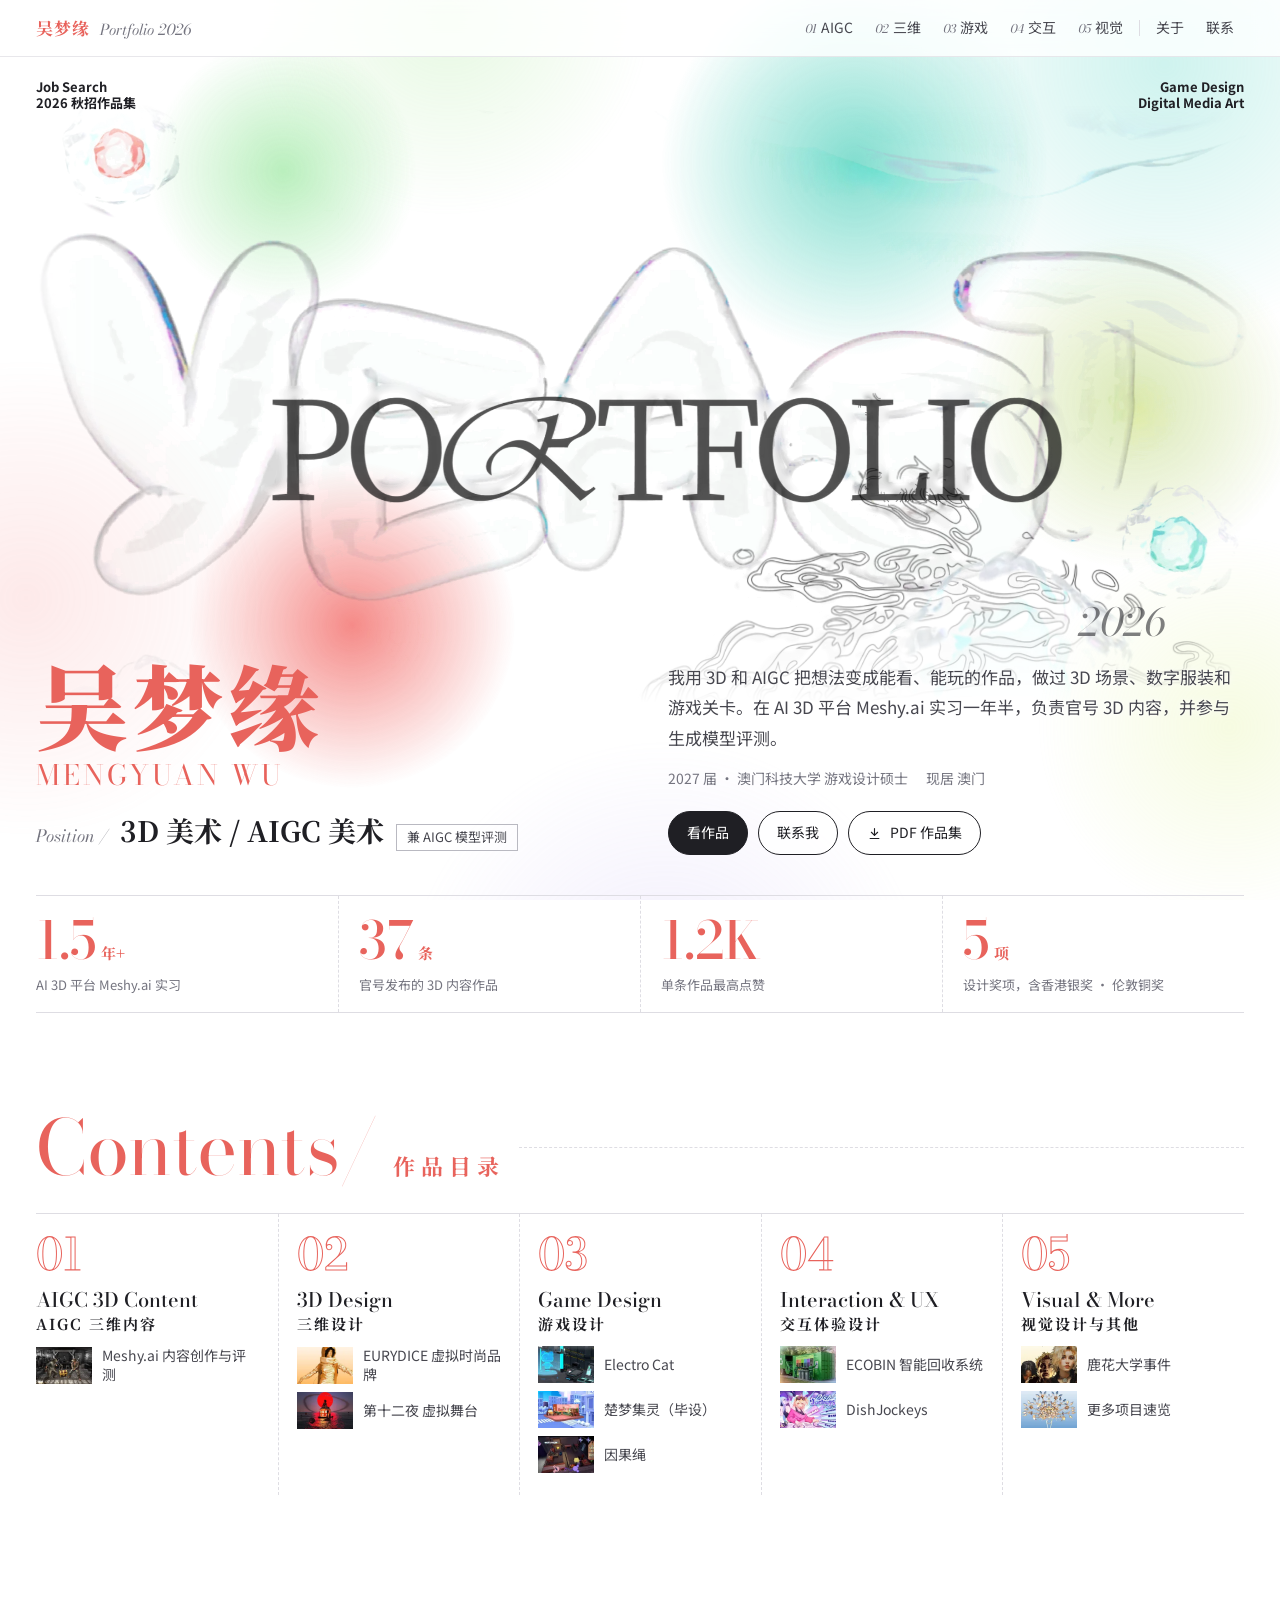
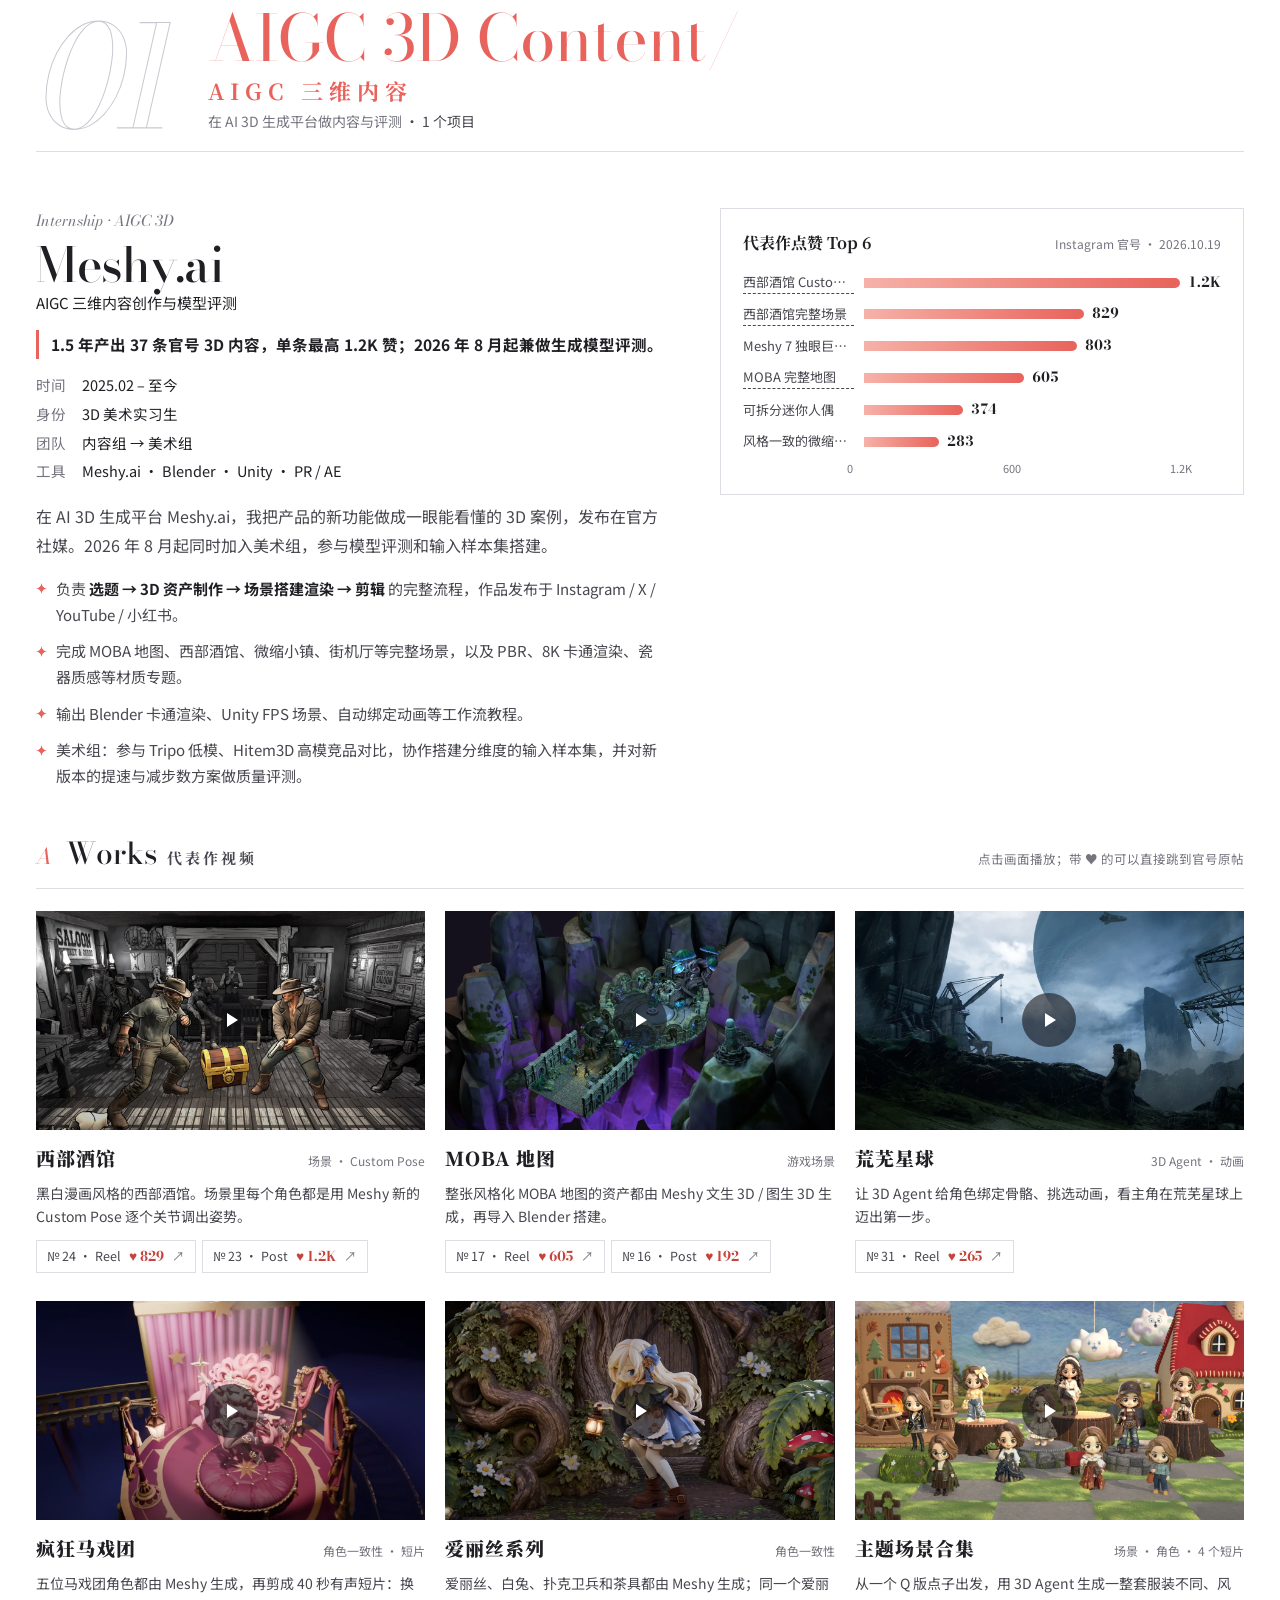
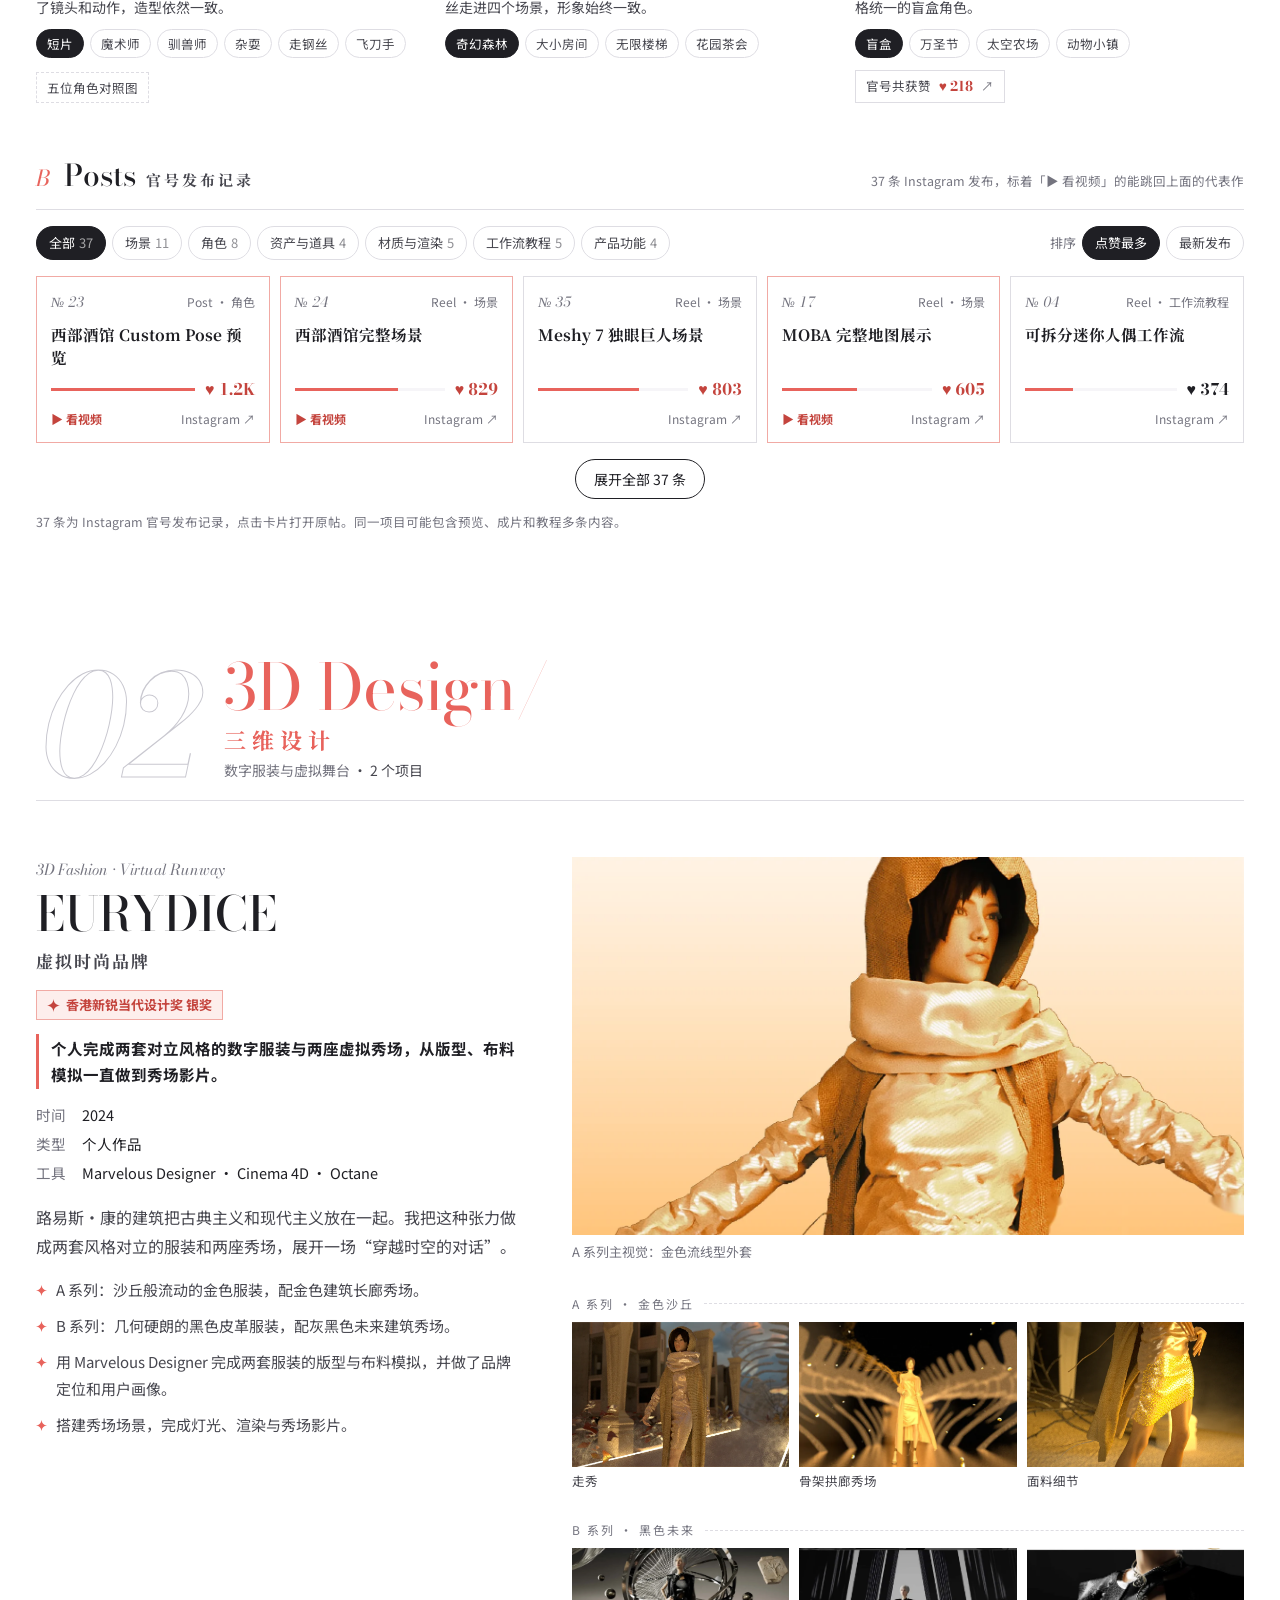
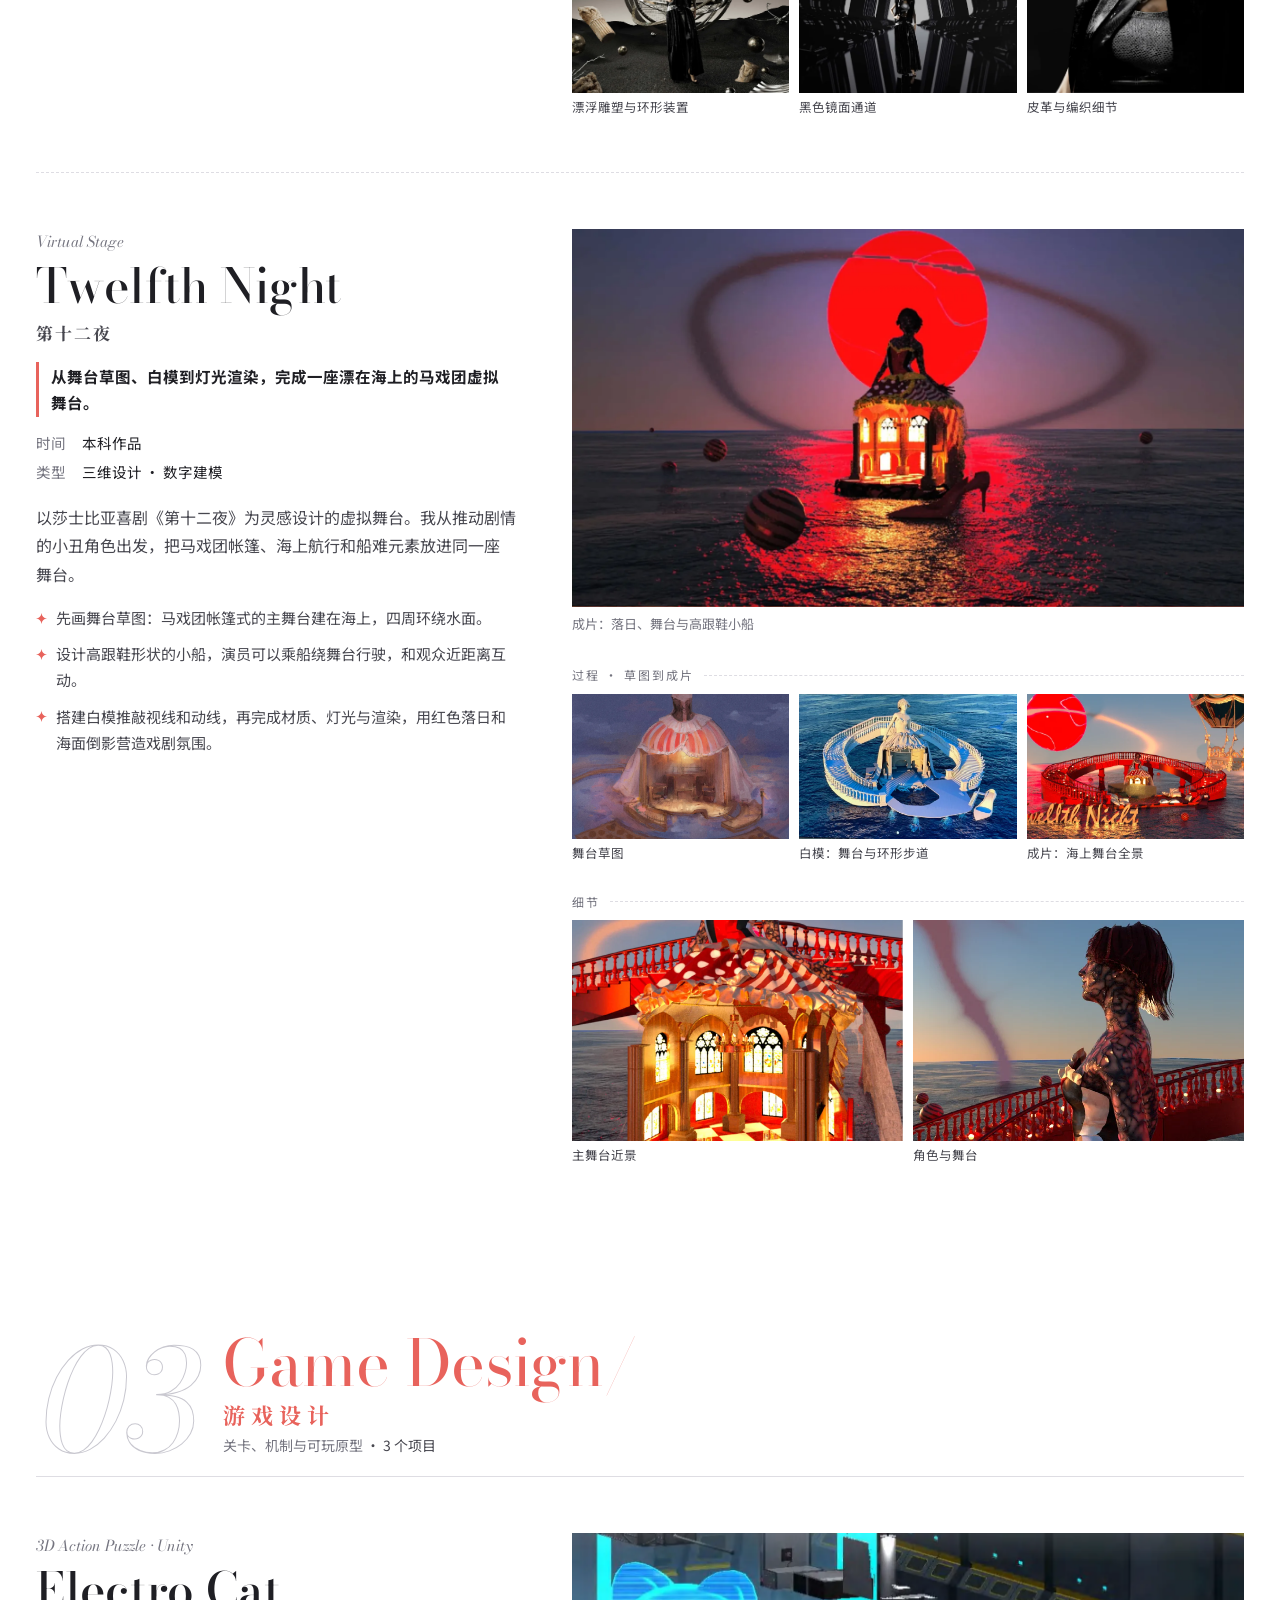
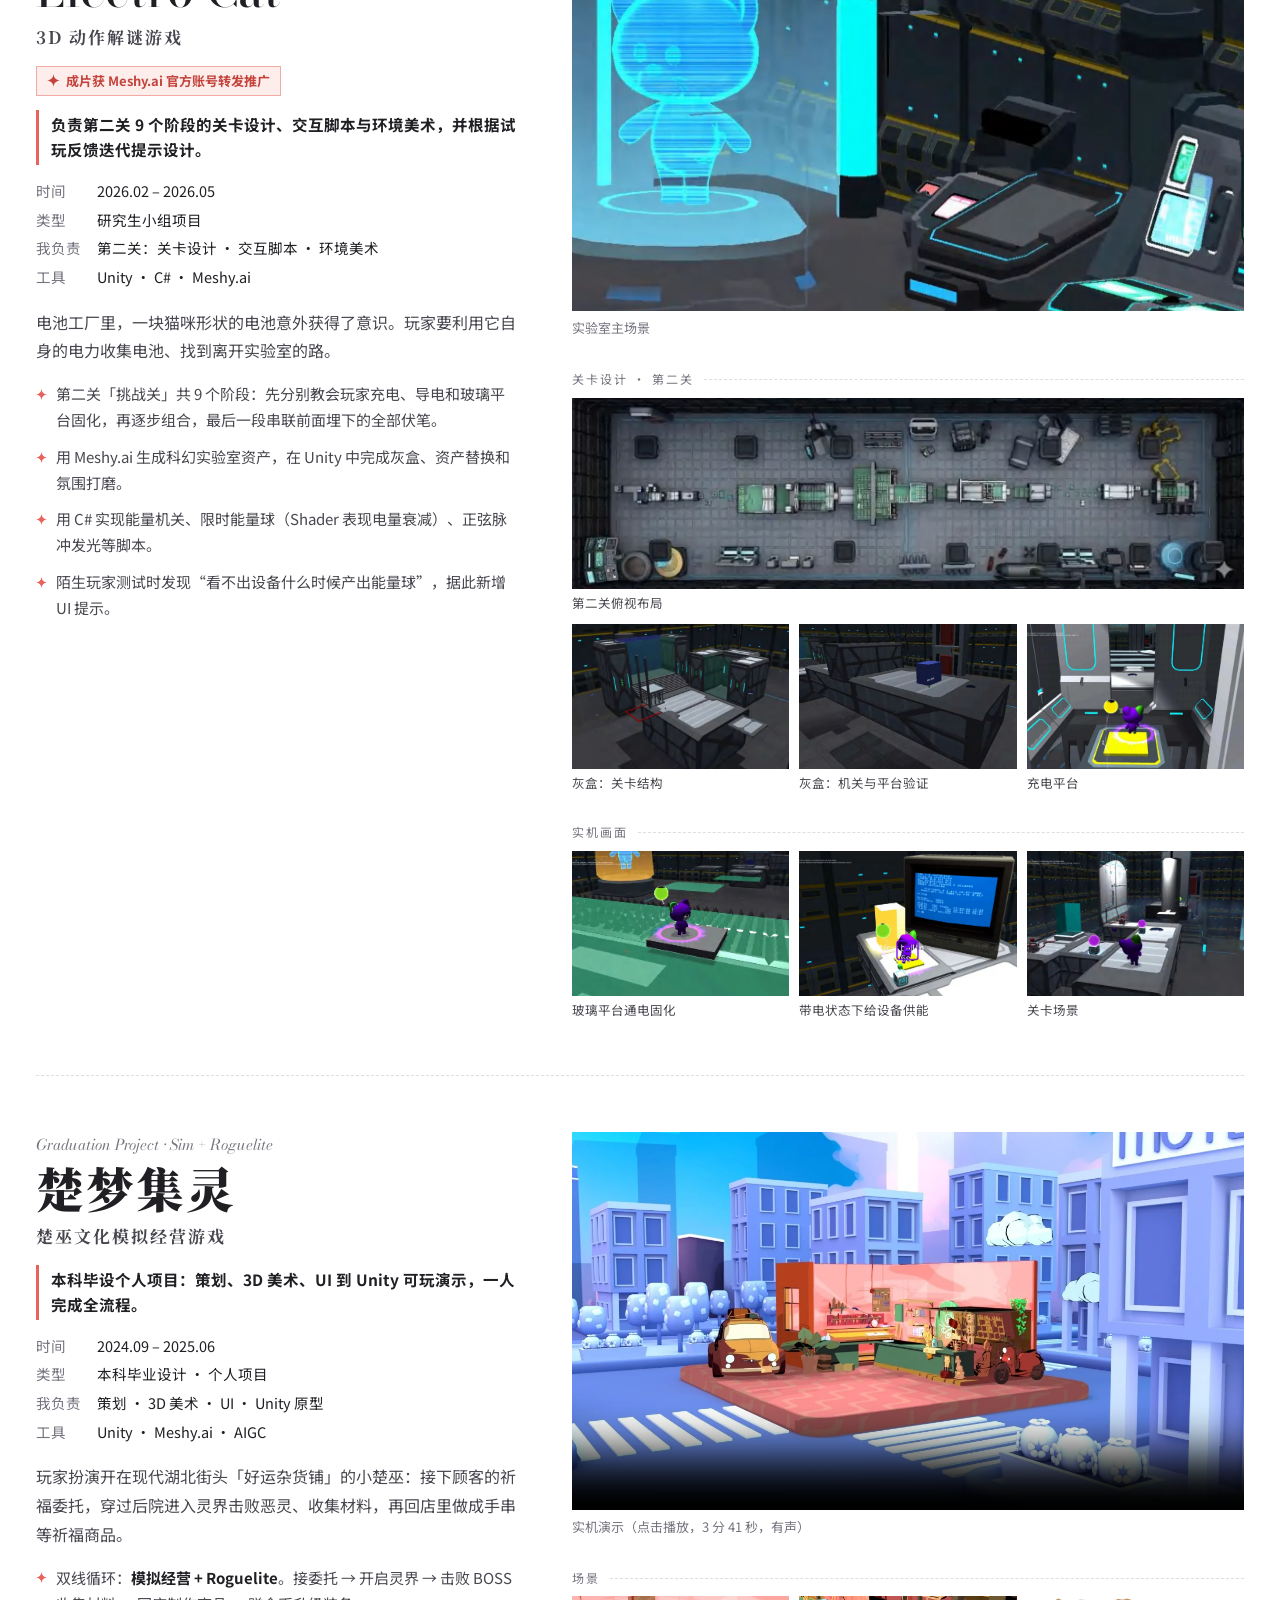
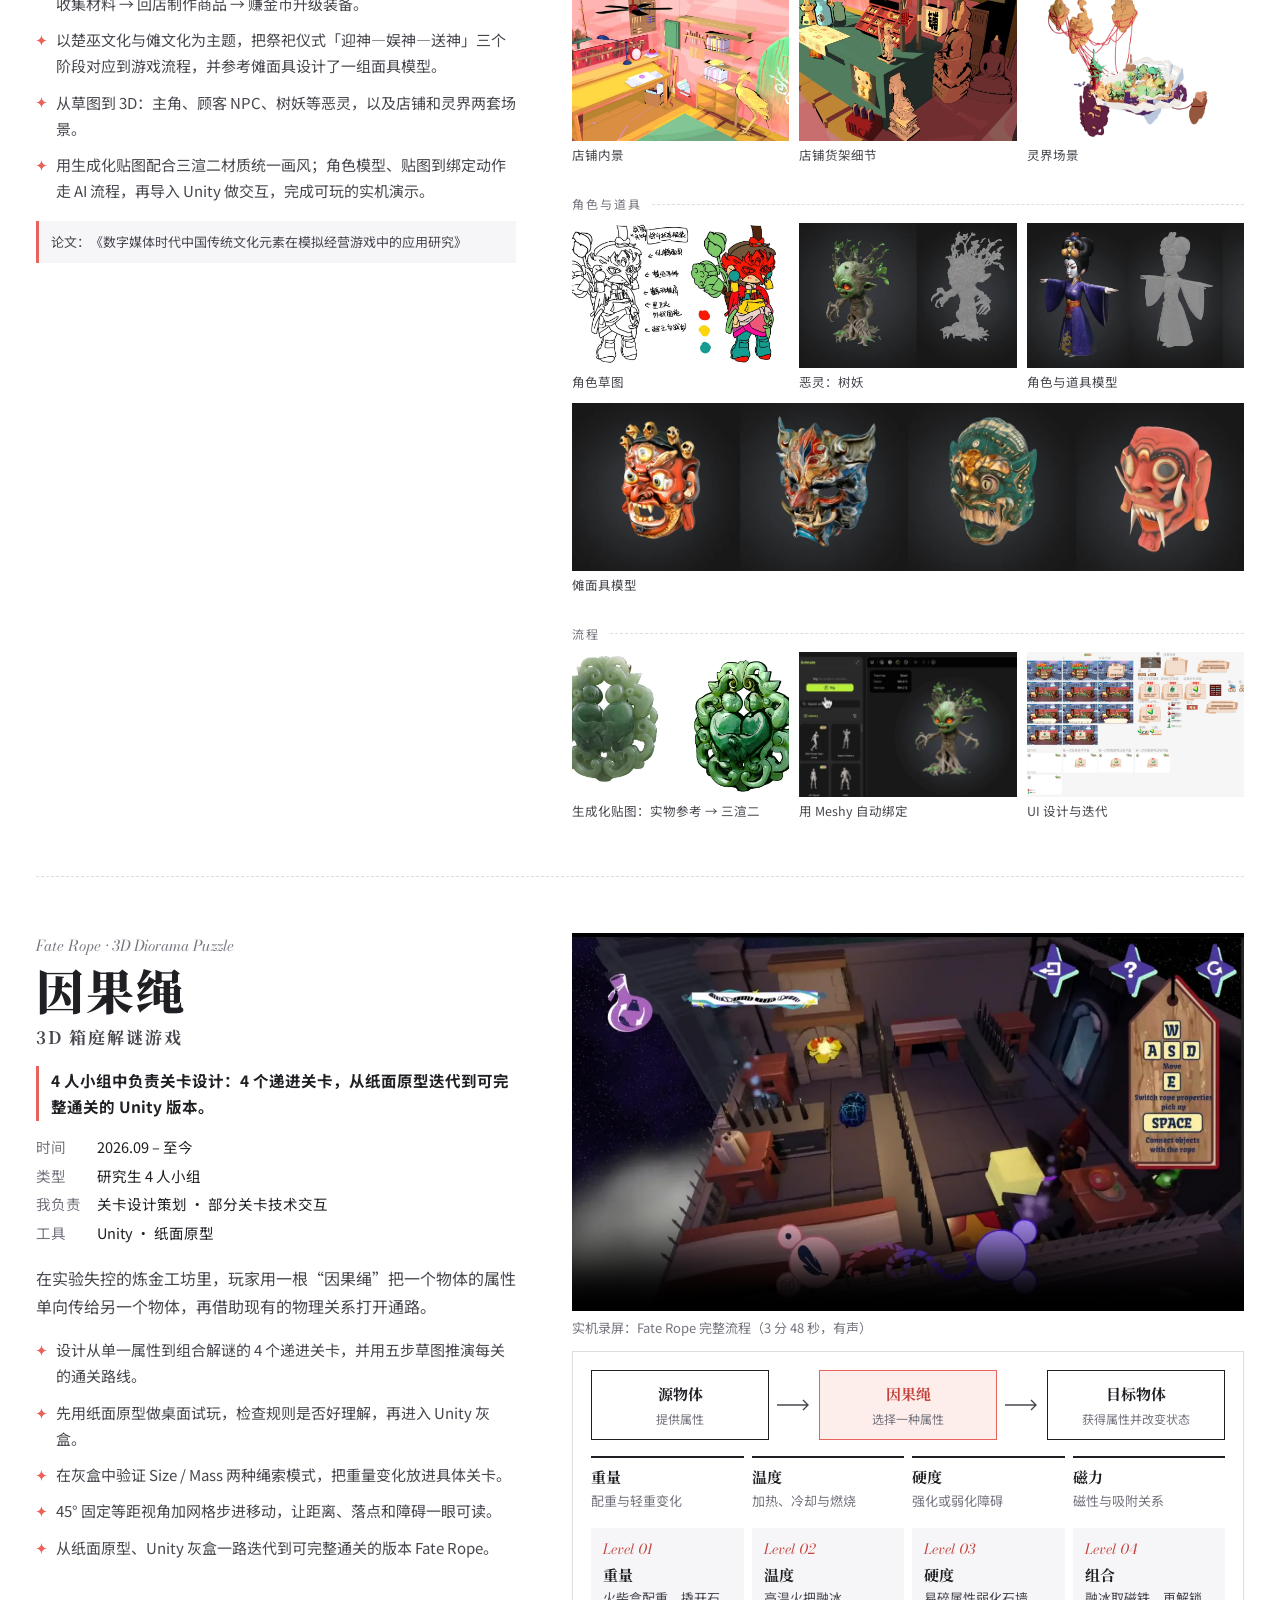
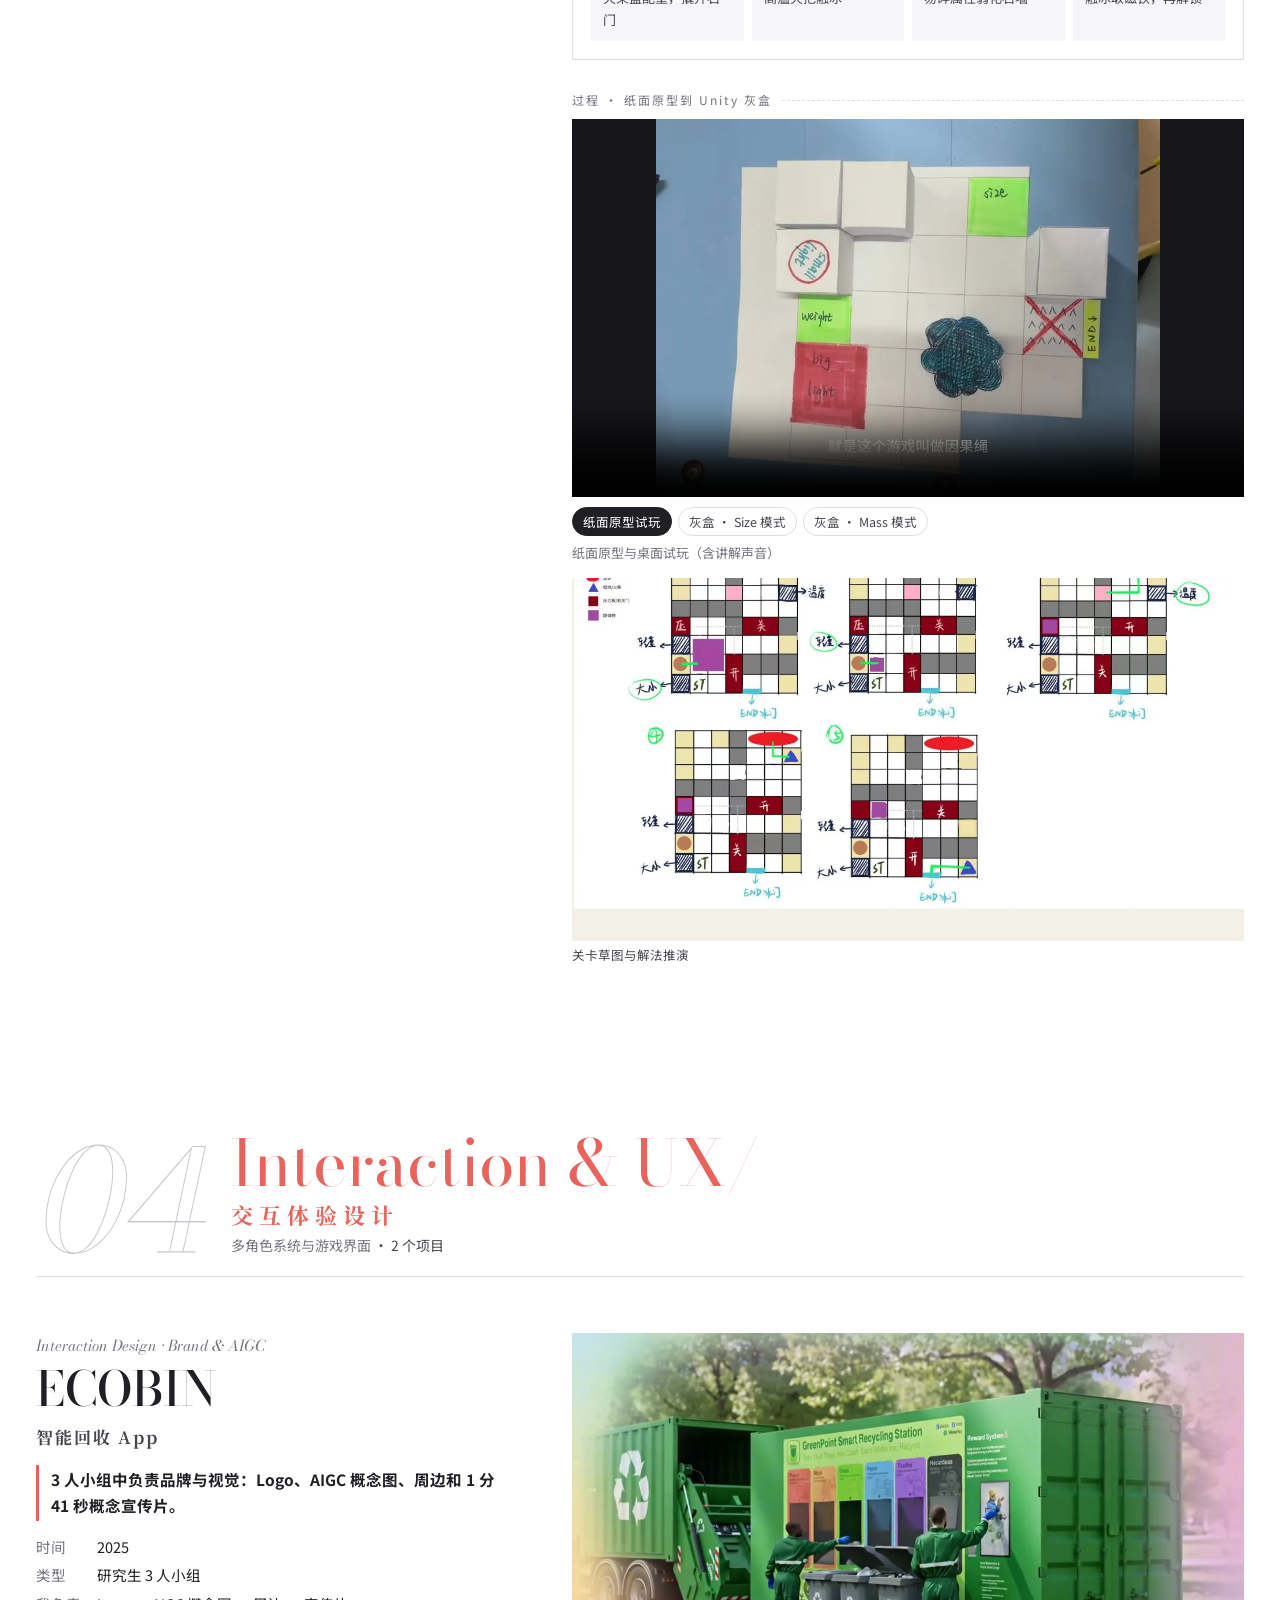
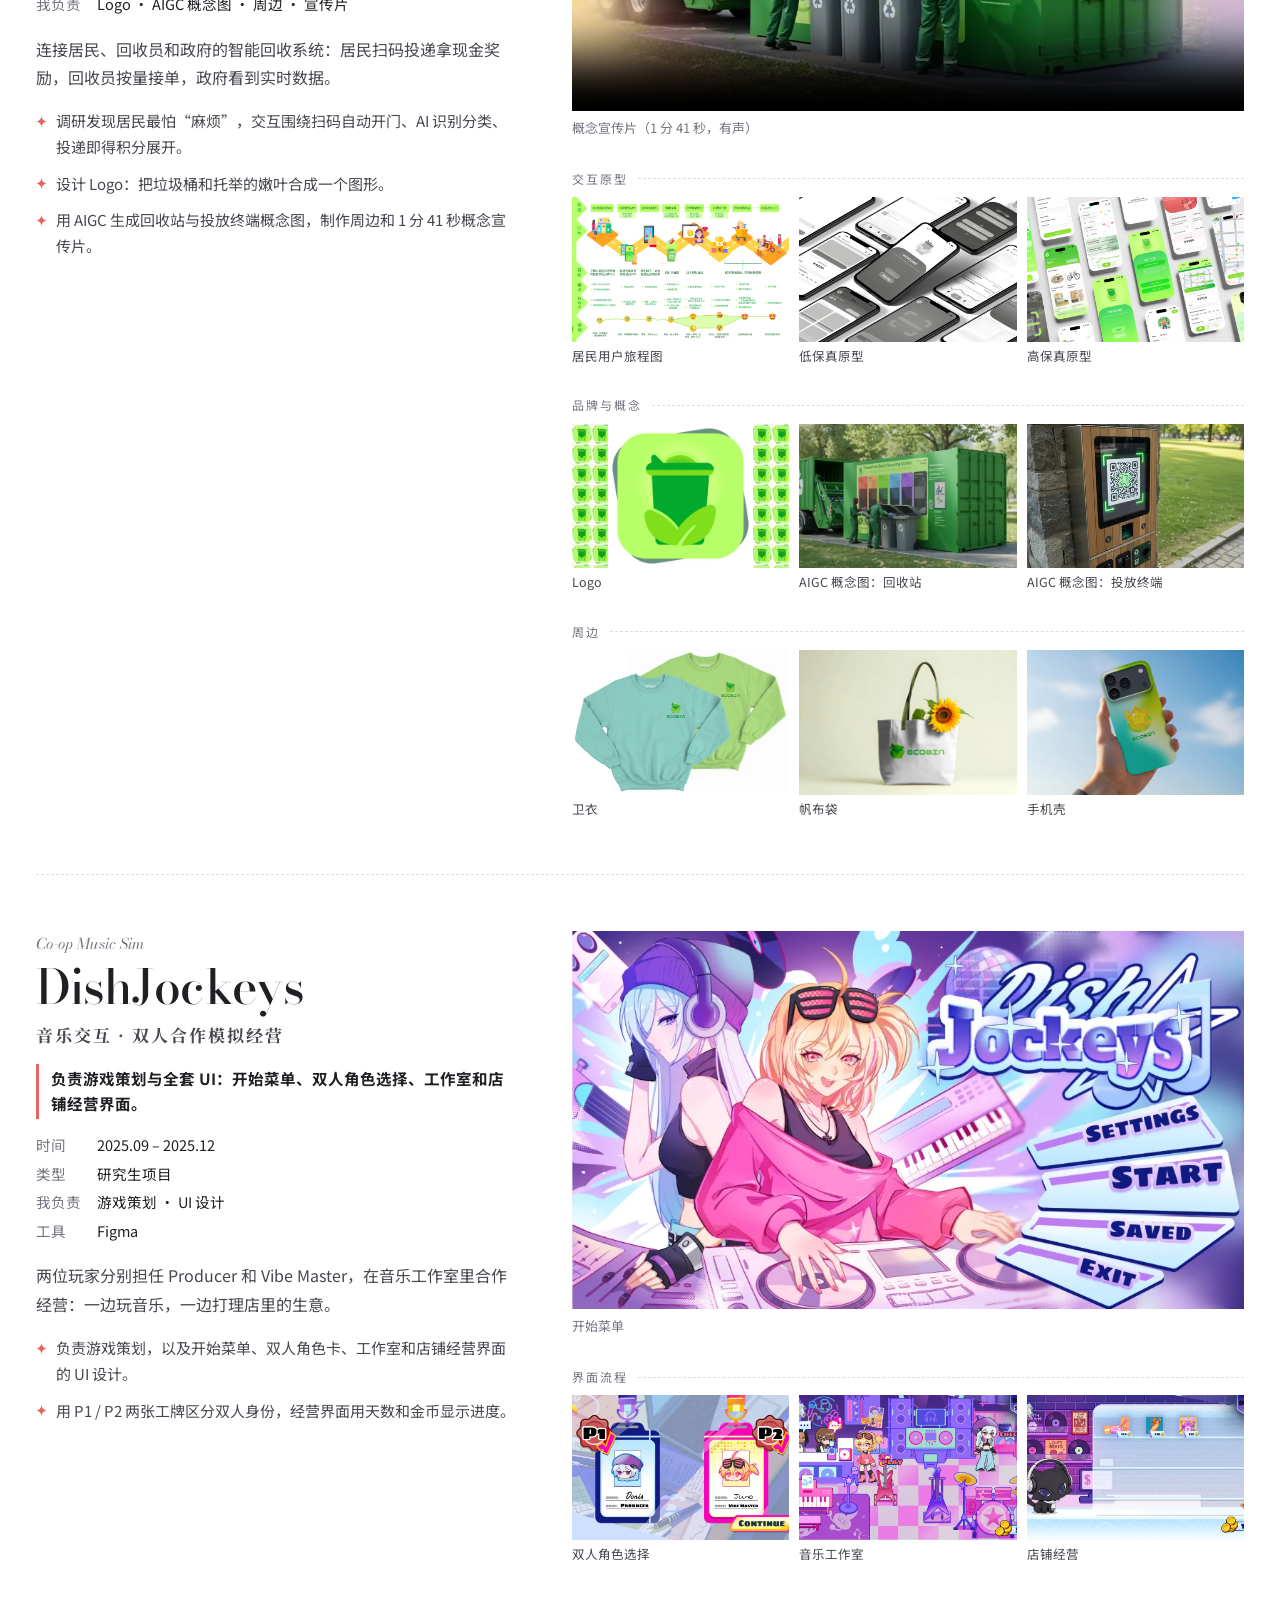
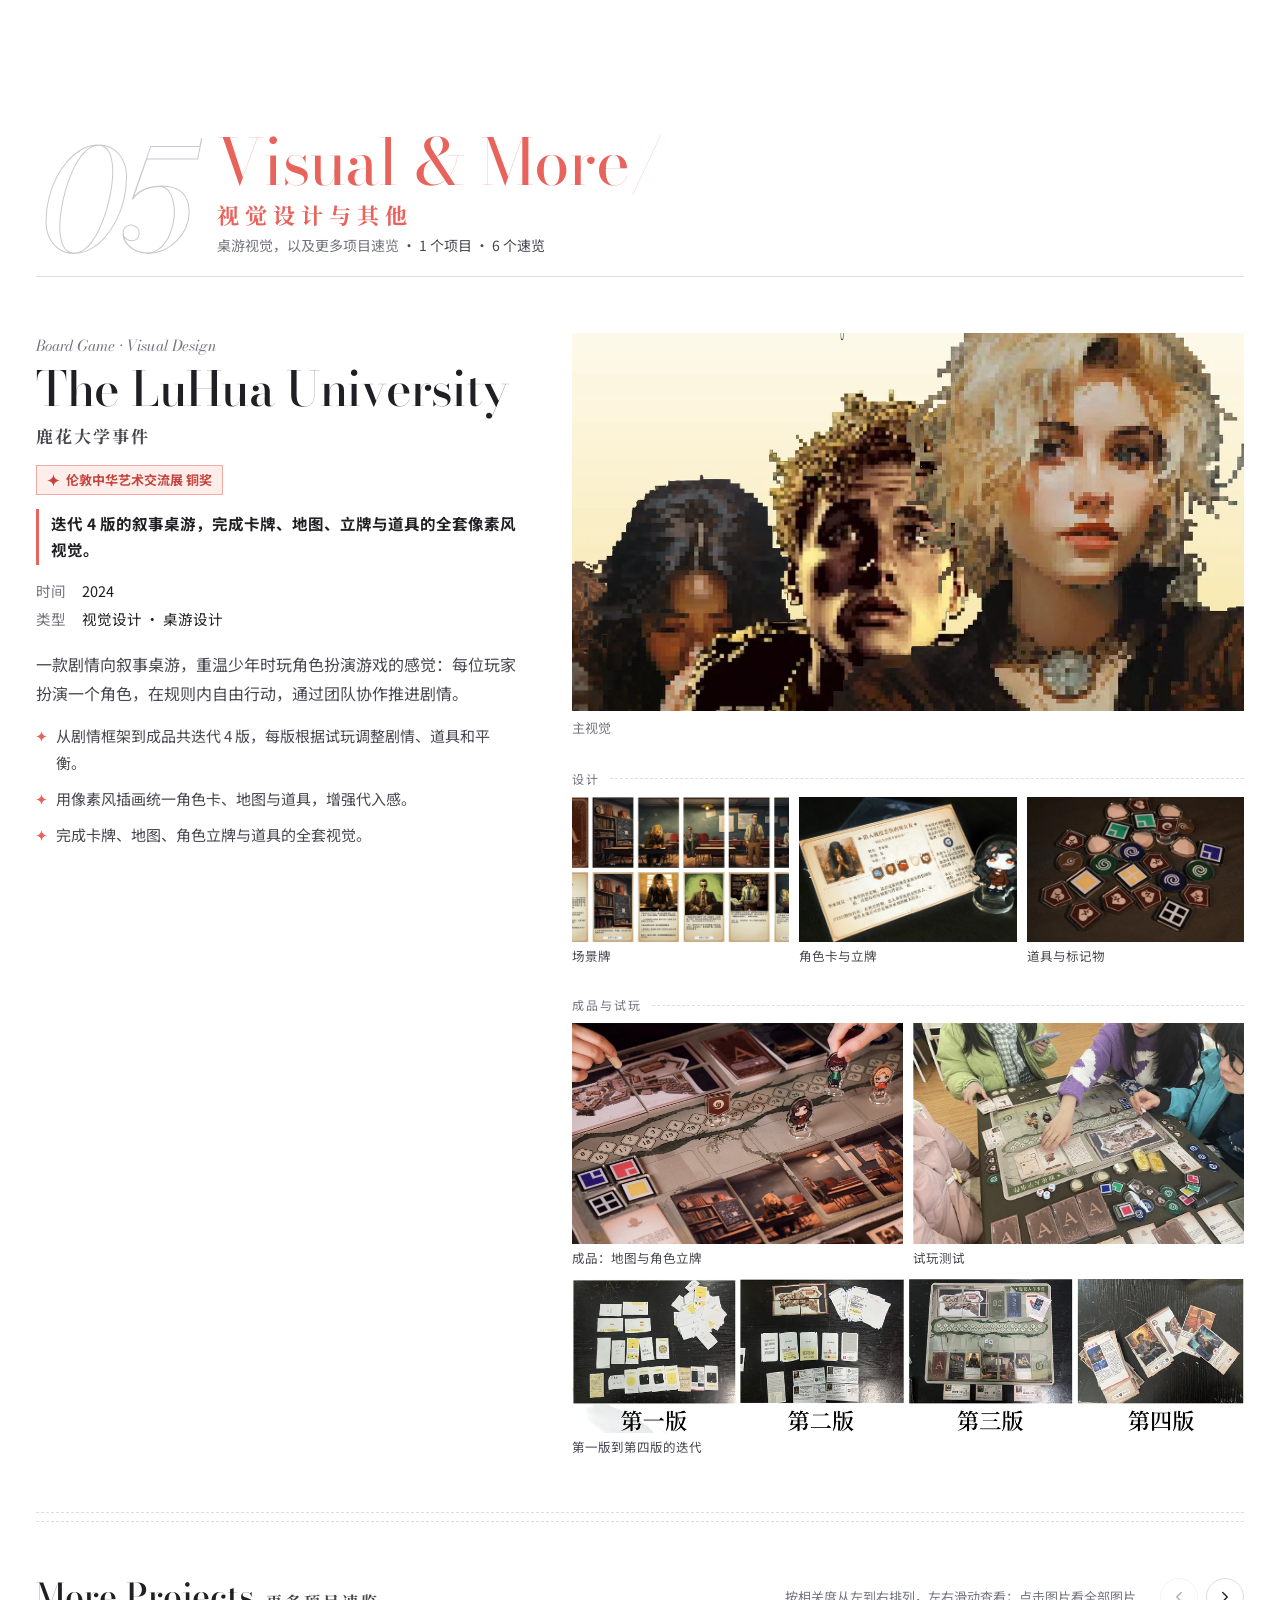
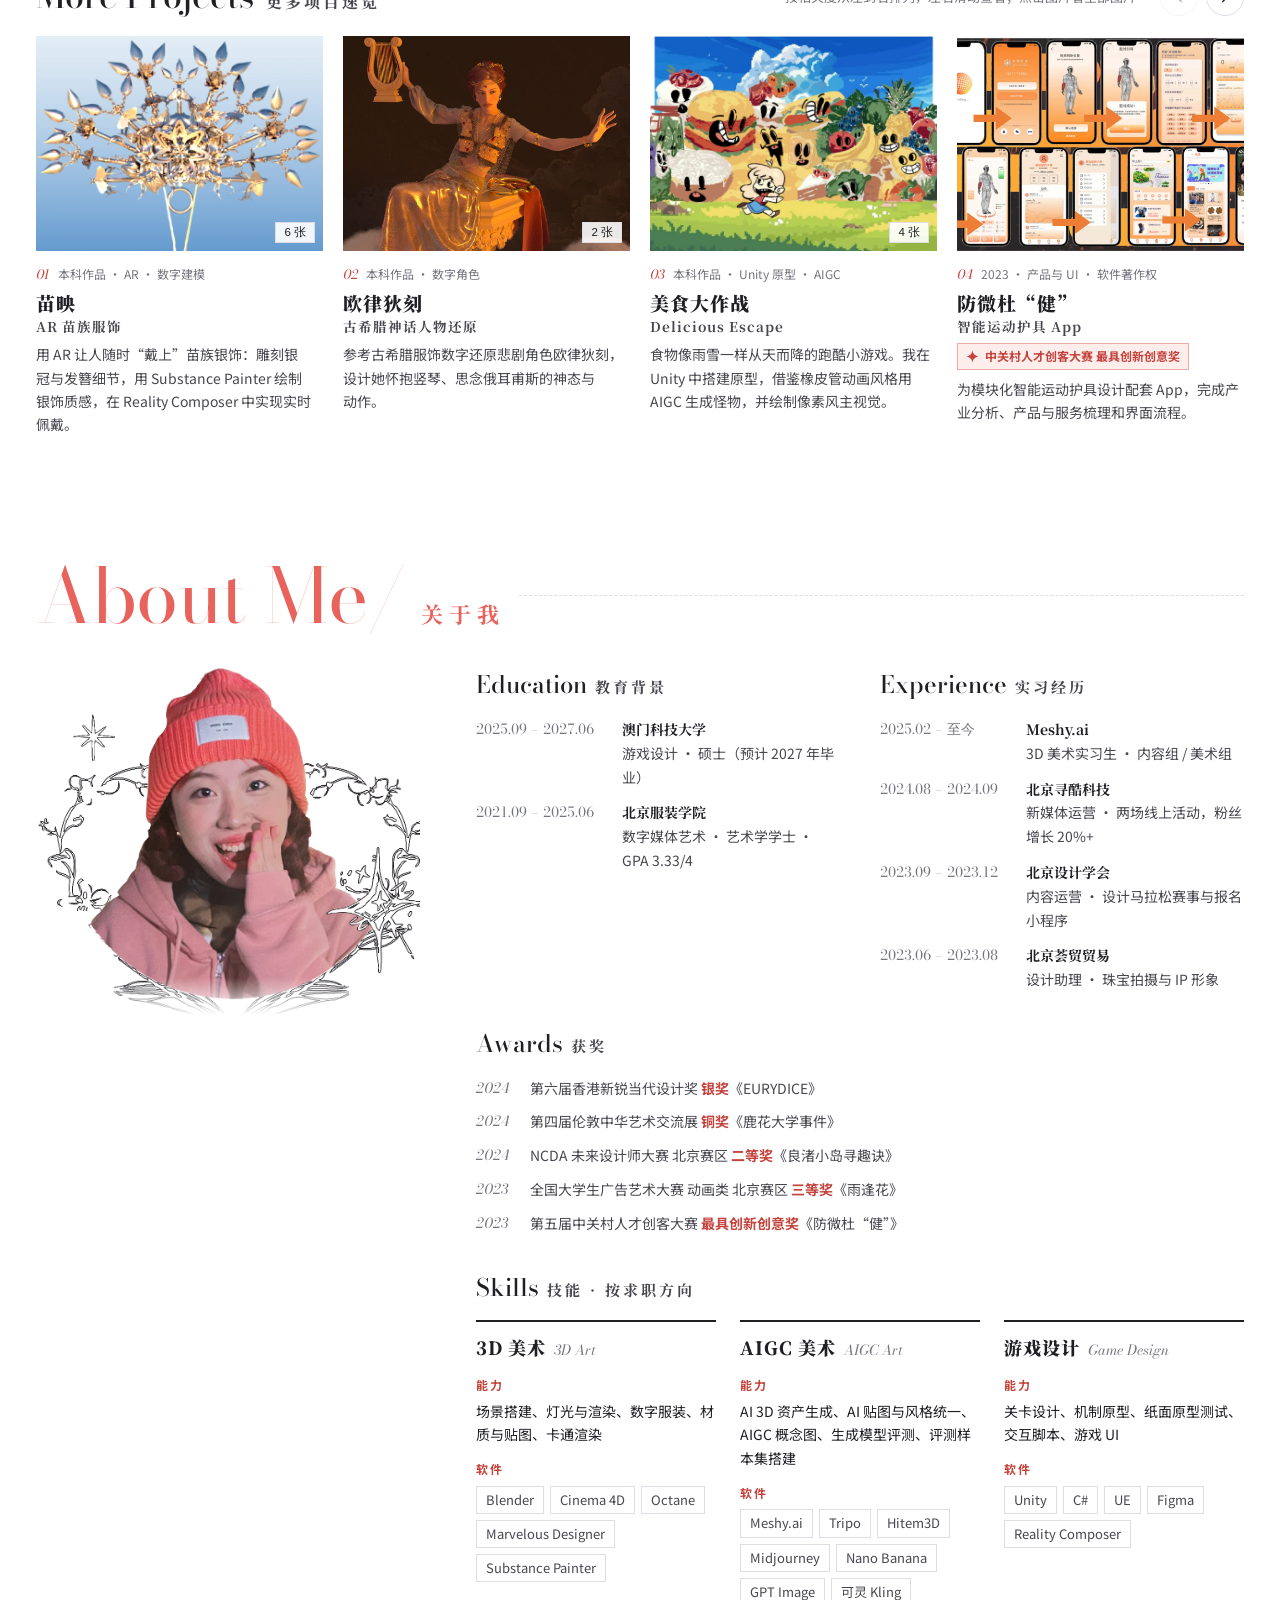
==== commit f7429cc4: "删除雅思成绩" ====
--- a/index.html
+++ b/index.html
@@ -710,7 +710,7 @@
     <div class="sh"><h2>About Me/</h2><span class="zh">关于我</span><span class="dash"></span></div>
     <div class="about">
       <figure class="ph"><img src="img/about-photo.webp" width="915" height="835" alt="吴梦缘的照片" loading="lazy"></figure>
-      <div class="cols"><div class="blk"><h3>Education<span>教育背景</span></h3><ul class="tl"><li><span class="d">2025.09 – 2027.06</span><span><b>澳门科技大学</b>游戏设计 · 硕士（预计 2027 年毕业）</span></li><li><span class="d">2021.09 – 2025.06</span><span><b>北京服装学院</b>数字媒体艺术 · 艺术学学士 · GPA 3.33/4</span></li></ul></div><div class="blk"><h3>Experience<span>实习经历</span></h3><ul class="tl"><li><span class="d">2025.02 – 至今</span><span><b>Meshy.ai</b>3D 美术实习生 · 内容组 / 美术组</span></li><li><span class="d">2024.08 – 2024.09</span><span><b>北京寻酷科技</b>新媒体运营 · 两场线上活动，粉丝增长 20%+</span></li><li><span class="d">2023.09 – 2023.12</span><span><b>北京设计学会</b>内容运营 · 设计马拉松赛事与报名小程序</span></li><li><span class="d">2023.06 – 2023.08</span><span><b>北京荟贸贸易</b>设计助理 · 珠宝拍摄与 IP 形象</span></li></ul></div><div class="blk awards"><h3>Awards<span>获奖</span></h3><ul class="aw"><li><span class="y">2024</span><span>第六届香港新锐当代设计奖 <b>银奖</b>《EURYDICE》</span></li><li><span class="y">2024</span><span>第四届伦敦中华艺术交流展 <b>铜奖</b>《鹿花大学事件》</span></li><li><span class="y">2024</span><span>NCDA 未来设计师大赛 北京赛区 <b>二等奖</b>《良渚小岛寻趣诀》</span></li><li><span class="y">2023</span><span>全国大学生广告艺术大赛 动画类 北京赛区 <b>三等奖</b>《雨逢花》</span></li><li><span class="y">2023</span><span>第五届中关村人才创客大赛 <b>最具创新创意奖</b>《防微杜“健”》</span></li></ul></div><div class="blk skills"><h3>Skills<span>技能 · 按求职方向</span></h3><div class="dirs"><section class="dir"><h4>3D 美术<small>3D Art</small></h4><div class="lbl">能力</div><p>场景搭建、灯光与渲染、数字服装、材质与贴图、卡通渲染</p><div class="lbl">软件</div><ul><li>Blender</li><li>Cinema 4D</li><li>Octane</li><li>Marvelous Designer</li><li>Substance Painter</li></ul></section><section class="dir"><h4>AIGC 美术<small>AIGC Art</small></h4><div class="lbl">能力</div><p>AI 3D 资产生成、AI 贴图与风格统一、AIGC 概念图、生成模型评测、评测样本集搭建</p><div class="lbl">软件</div><ul><li>Meshy.ai</li><li>Tripo</li><li>Hitem3D</li><li>Midjourney</li><li>Nano Banana</li><li>GPT Image</li><li>可灵 Kling</li><li>Seedance</li><li>fal</li><li>Claude</li></ul></section><section class="dir"><h4>游戏设计<small>Game Design</small></h4><div class="lbl">能力</div><p>关卡设计、机制原型、纸面原型测试、交互脚本、游戏 UI</p><div class="lbl">软件</div><ul><li>Unity</li><li>C#</li><li>UE</li><li>Figma</li><li>Reality Composer</li></ul></section></div><div class="sk-common"><div><span class="k">设计与剪辑</span><ul><li>Photoshop</li><li>Illustrator</li><li>InDesign</li><li>Premiere Pro</li><li>After Effects</li></ul></div><div><span class="k">语言</span><ul><li>IELTS 6.0</li><li>CET-4</li></ul></div></div></div></div>
+      <div class="cols"><div class="blk"><h3>Education<span>教育背景</span></h3><ul class="tl"><li><span class="d">2025.09 – 2027.06</span><span><b>澳门科技大学</b>游戏设计 · 硕士（预计 2027 年毕业）</span></li><li><span class="d">2021.09 – 2025.06</span><span><b>北京服装学院</b>数字媒体艺术 · 艺术学学士 · GPA 3.33/4</span></li></ul></div><div class="blk"><h3>Experience<span>实习经历</span></h3><ul class="tl"><li><span class="d">2025.02 – 至今</span><span><b>Meshy.ai</b>3D 美术实习生 · 内容组 / 美术组</span></li><li><span class="d">2024.08 – 2024.09</span><span><b>北京寻酷科技</b>新媒体运营 · 两场线上活动，粉丝增长 20%+</span></li><li><span class="d">2023.09 – 2023.12</span><span><b>北京设计学会</b>内容运营 · 设计马拉松赛事与报名小程序</span></li><li><span class="d">2023.06 – 2023.08</span><span><b>北京荟贸贸易</b>设计助理 · 珠宝拍摄与 IP 形象</span></li></ul></div><div class="blk awards"><h3>Awards<span>获奖</span></h3><ul class="aw"><li><span class="y">2024</span><span>第六届香港新锐当代设计奖 <b>银奖</b>《EURYDICE》</span></li><li><span class="y">2024</span><span>第四届伦敦中华艺术交流展 <b>铜奖</b>《鹿花大学事件》</span></li><li><span class="y">2024</span><span>NCDA 未来设计师大赛 北京赛区 <b>二等奖</b>《良渚小岛寻趣诀》</span></li><li><span class="y">2023</span><span>全国大学生广告艺术大赛 动画类 北京赛区 <b>三等奖</b>《雨逢花》</span></li><li><span class="y">2023</span><span>第五届中关村人才创客大赛 <b>最具创新创意奖</b>《防微杜“健”》</span></li></ul></div><div class="blk skills"><h3>Skills<span>技能 · 按求职方向</span></h3><div class="dirs"><section class="dir"><h4>3D 美术<small>3D Art</small></h4><div class="lbl">能力</div><p>场景搭建、灯光与渲染、数字服装、材质与贴图、卡通渲染</p><div class="lbl">软件</div><ul><li>Blender</li><li>Cinema 4D</li><li>Octane</li><li>Marvelous Designer</li><li>Substance Painter</li></ul></section><section class="dir"><h4>AIGC 美术<small>AIGC Art</small></h4><div class="lbl">能力</div><p>AI 3D 资产生成、AI 贴图与风格统一、AIGC 概念图、生成模型评测、评测样本集搭建</p><div class="lbl">软件</div><ul><li>Meshy.ai</li><li>Tripo</li><li>Hitem3D</li><li>Midjourney</li><li>Nano Banana</li><li>GPT Image</li><li>可灵 Kling</li><li>Seedance</li><li>fal</li><li>Claude</li></ul></section><section class="dir"><h4>游戏设计<small>Game Design</small></h4><div class="lbl">能力</div><p>关卡设计、机制原型、纸面原型测试、交互脚本、游戏 UI</p><div class="lbl">软件</div><ul><li>Unity</li><li>C#</li><li>UE</li><li>Figma</li><li>Reality Composer</li></ul></section></div><div class="sk-common"><div><span class="k">设计与剪辑</span><ul><li>Photoshop</li><li>Illustrator</li><li>InDesign</li><li>Premiere Pro</li><li>After Effects</li></ul></div><div><span class="k">语言</span><ul><li>CET-4</li></ul></div></div></div></div>
     </div>
   </section>
 
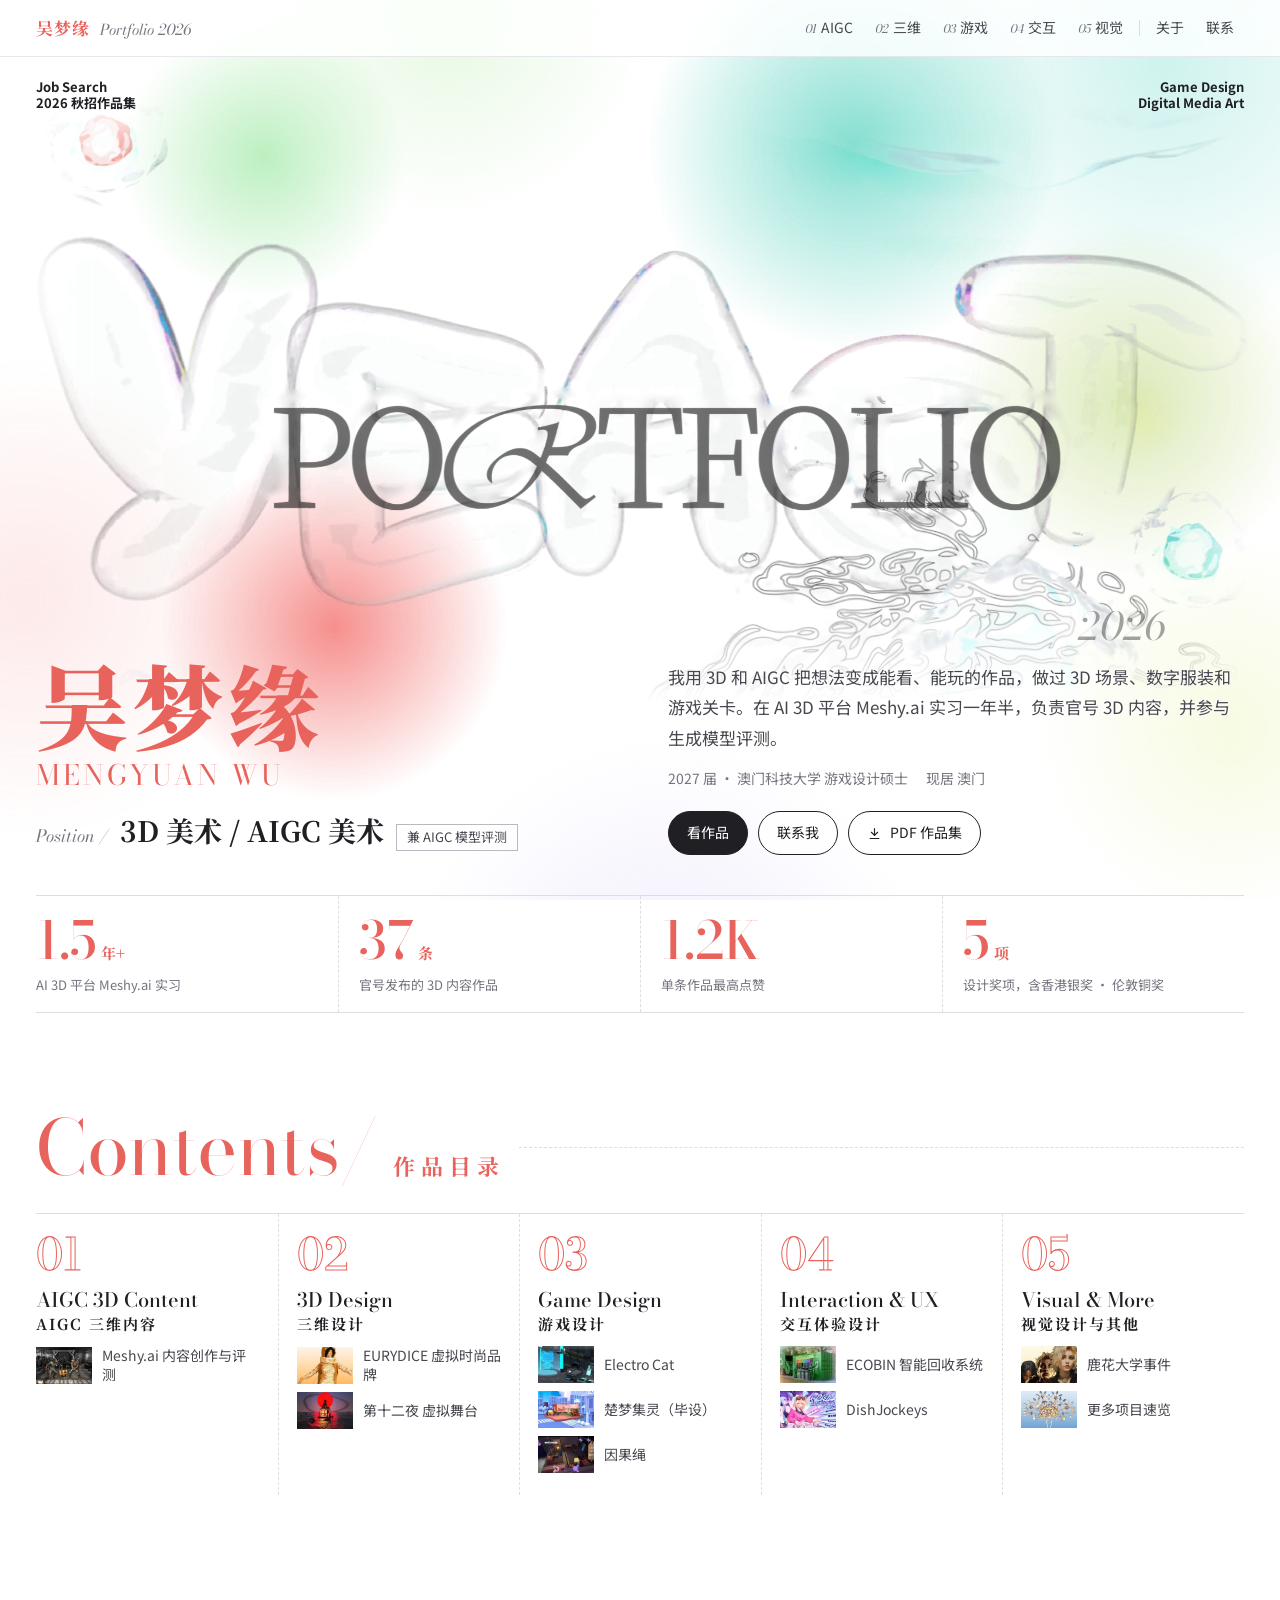
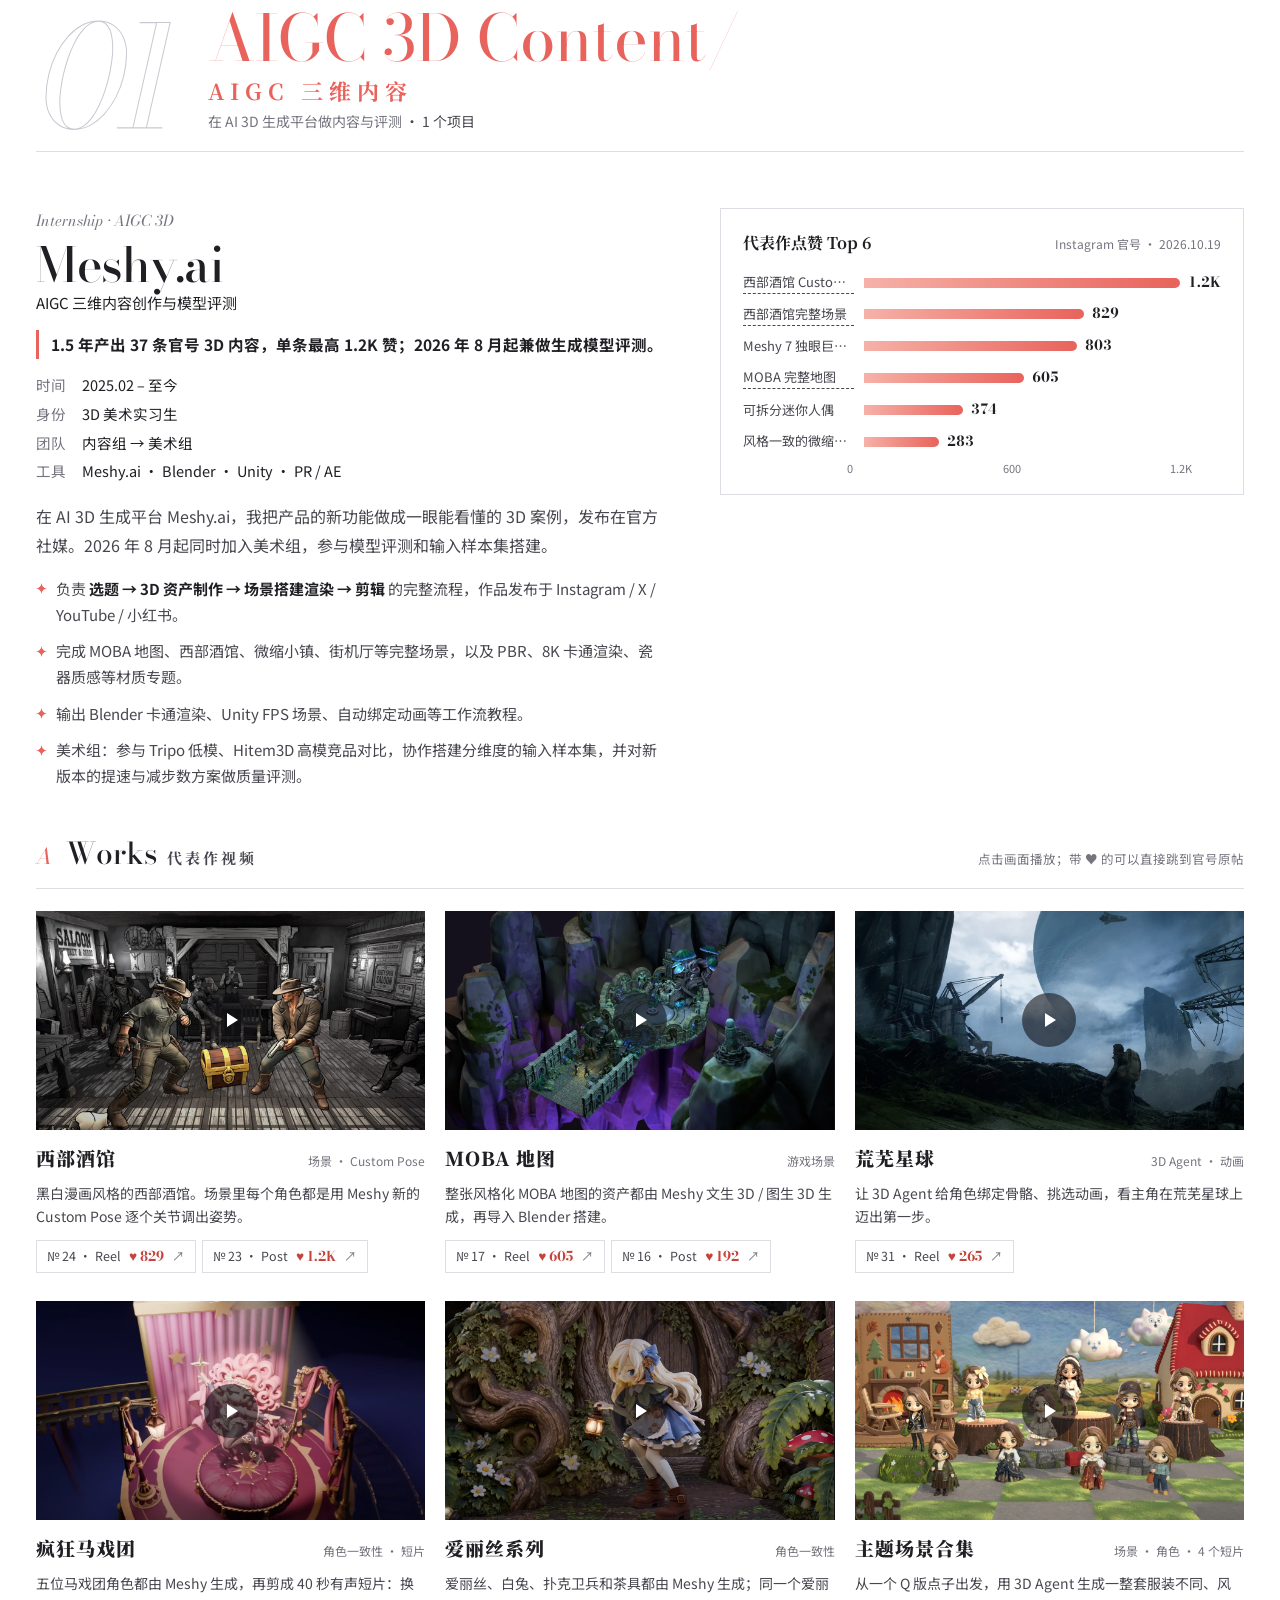
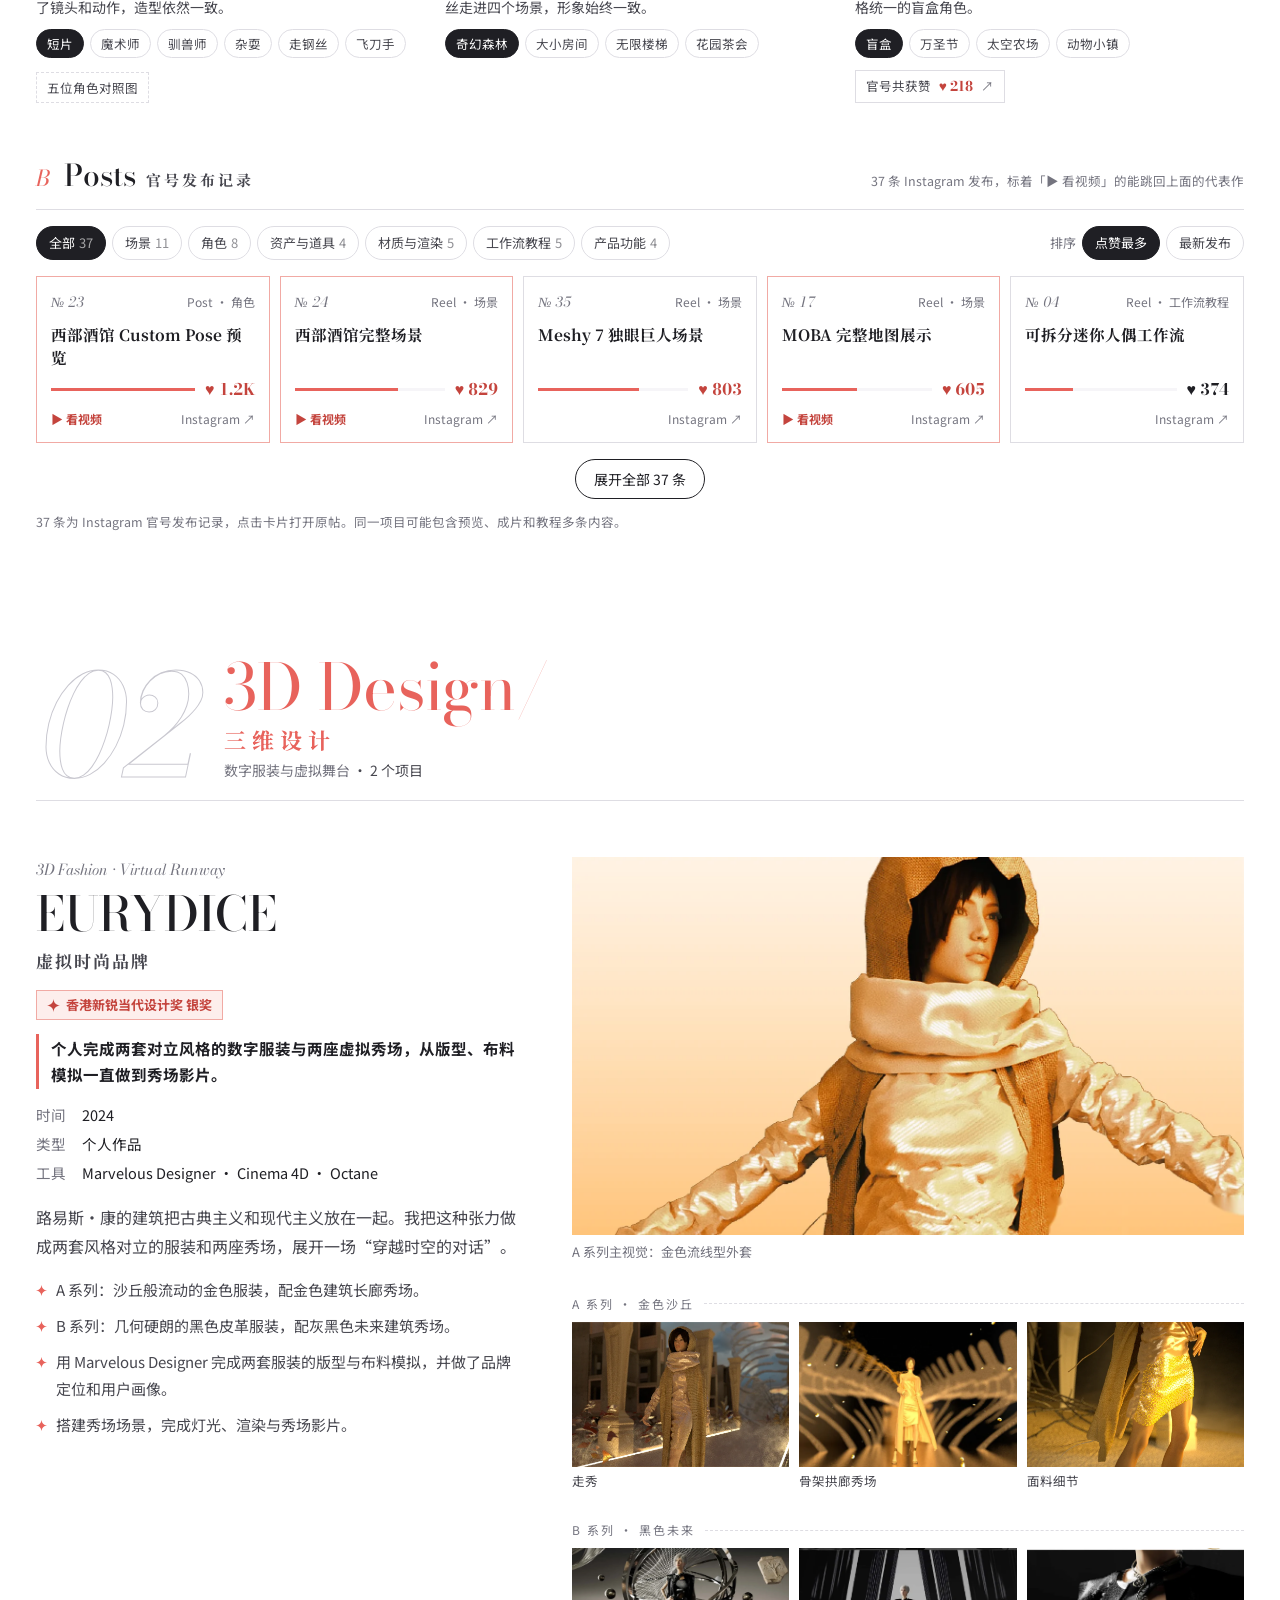
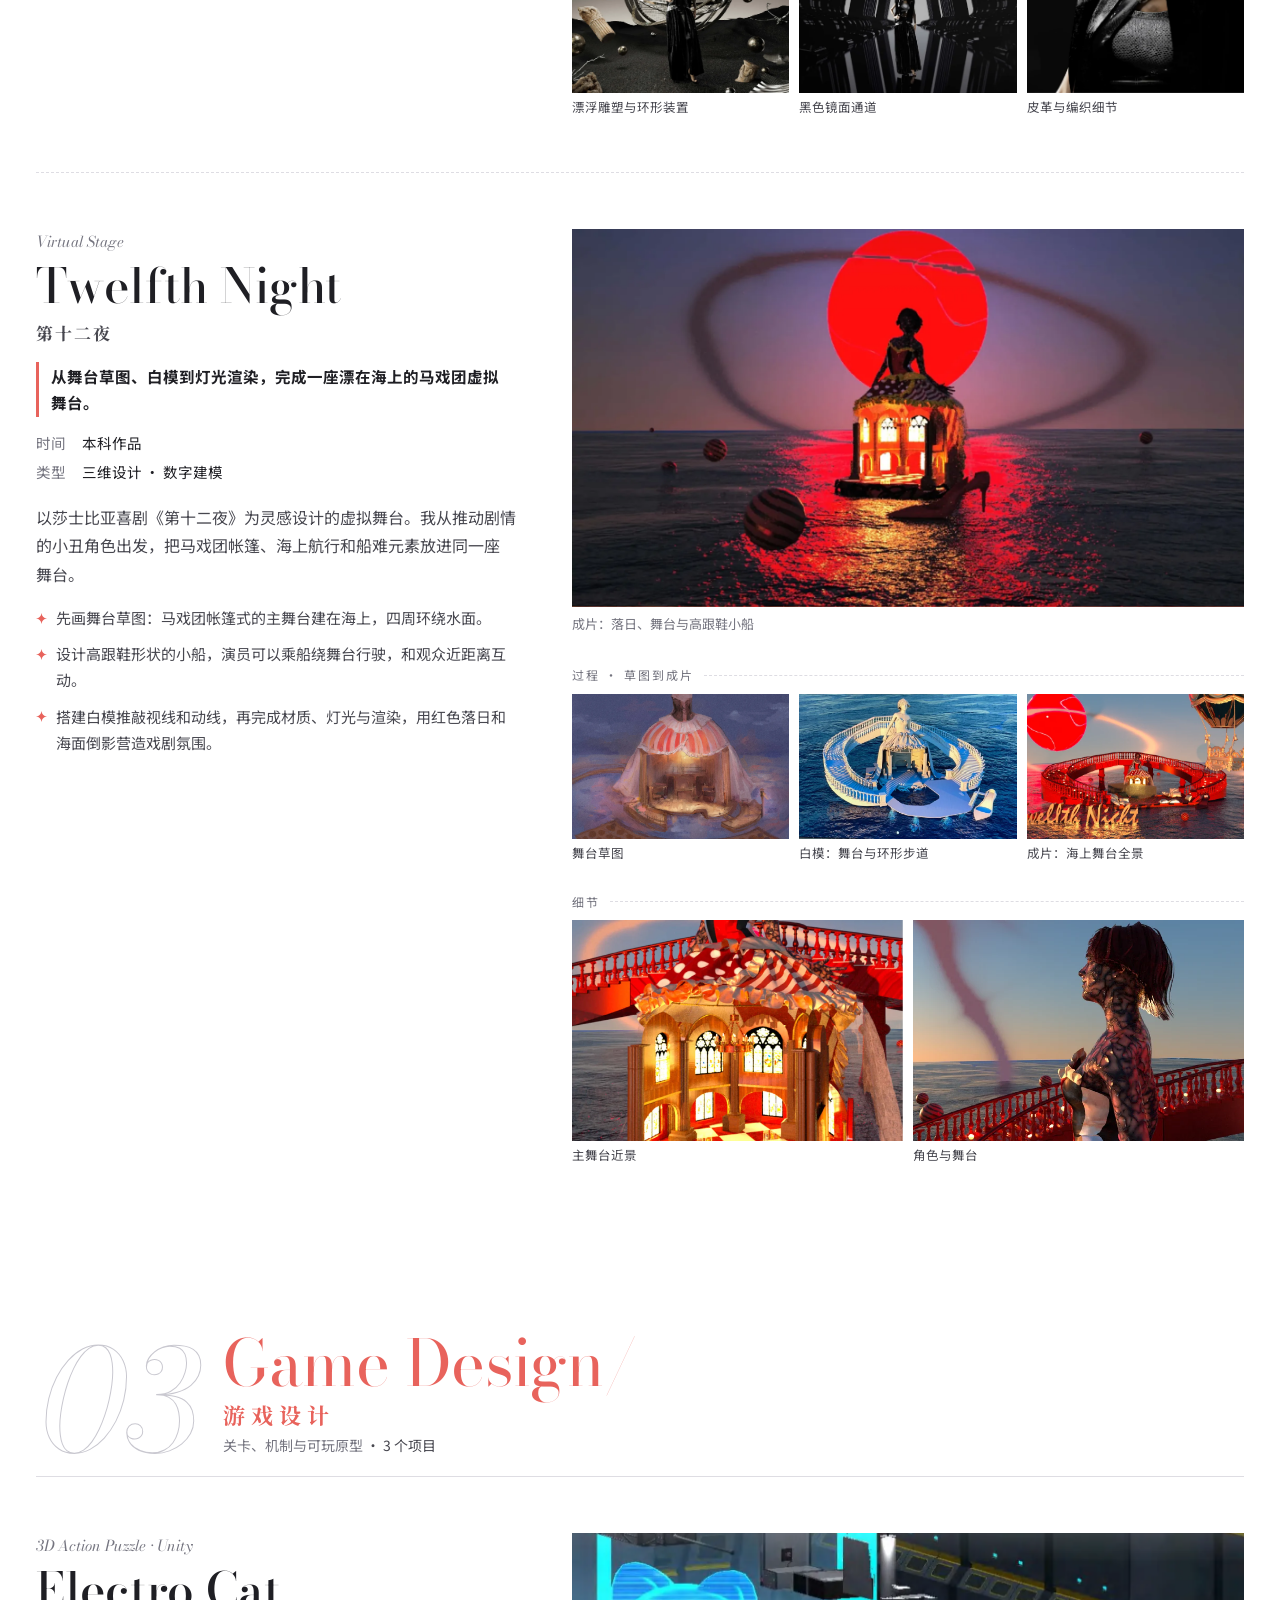
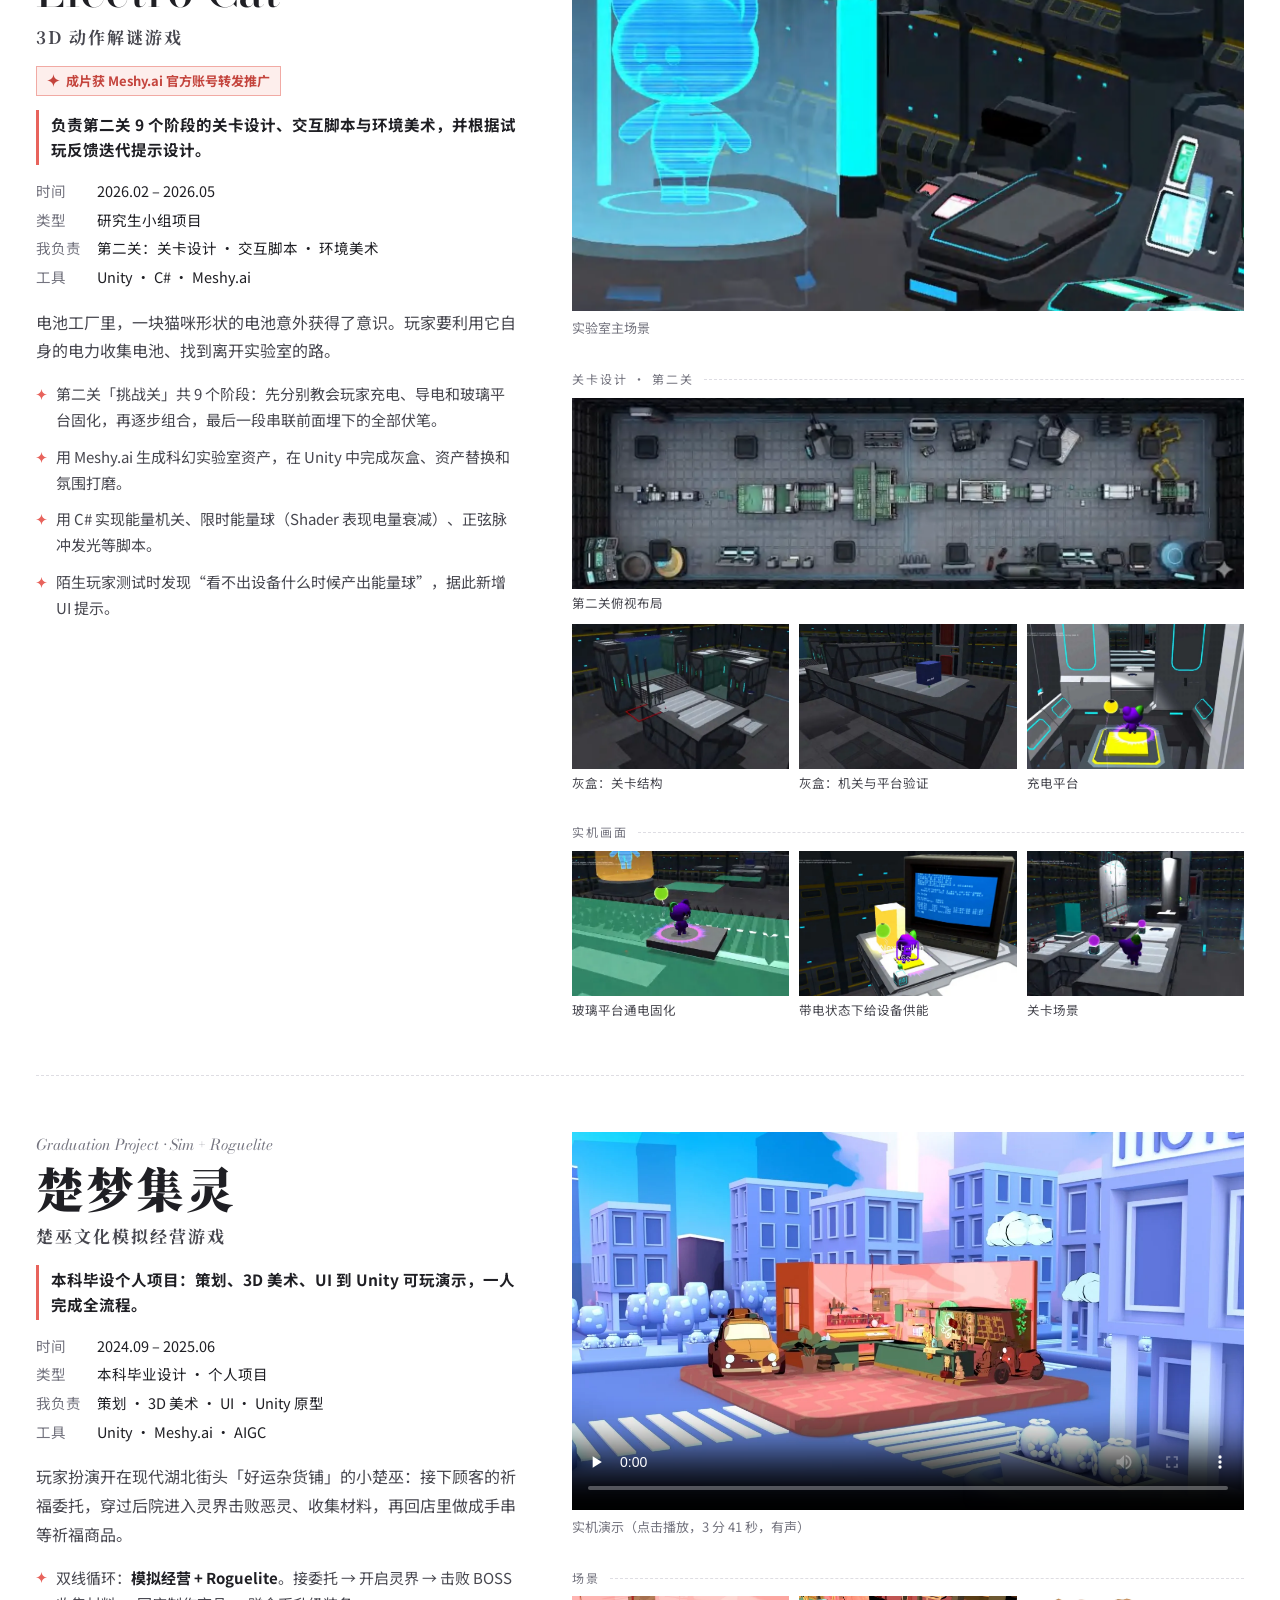
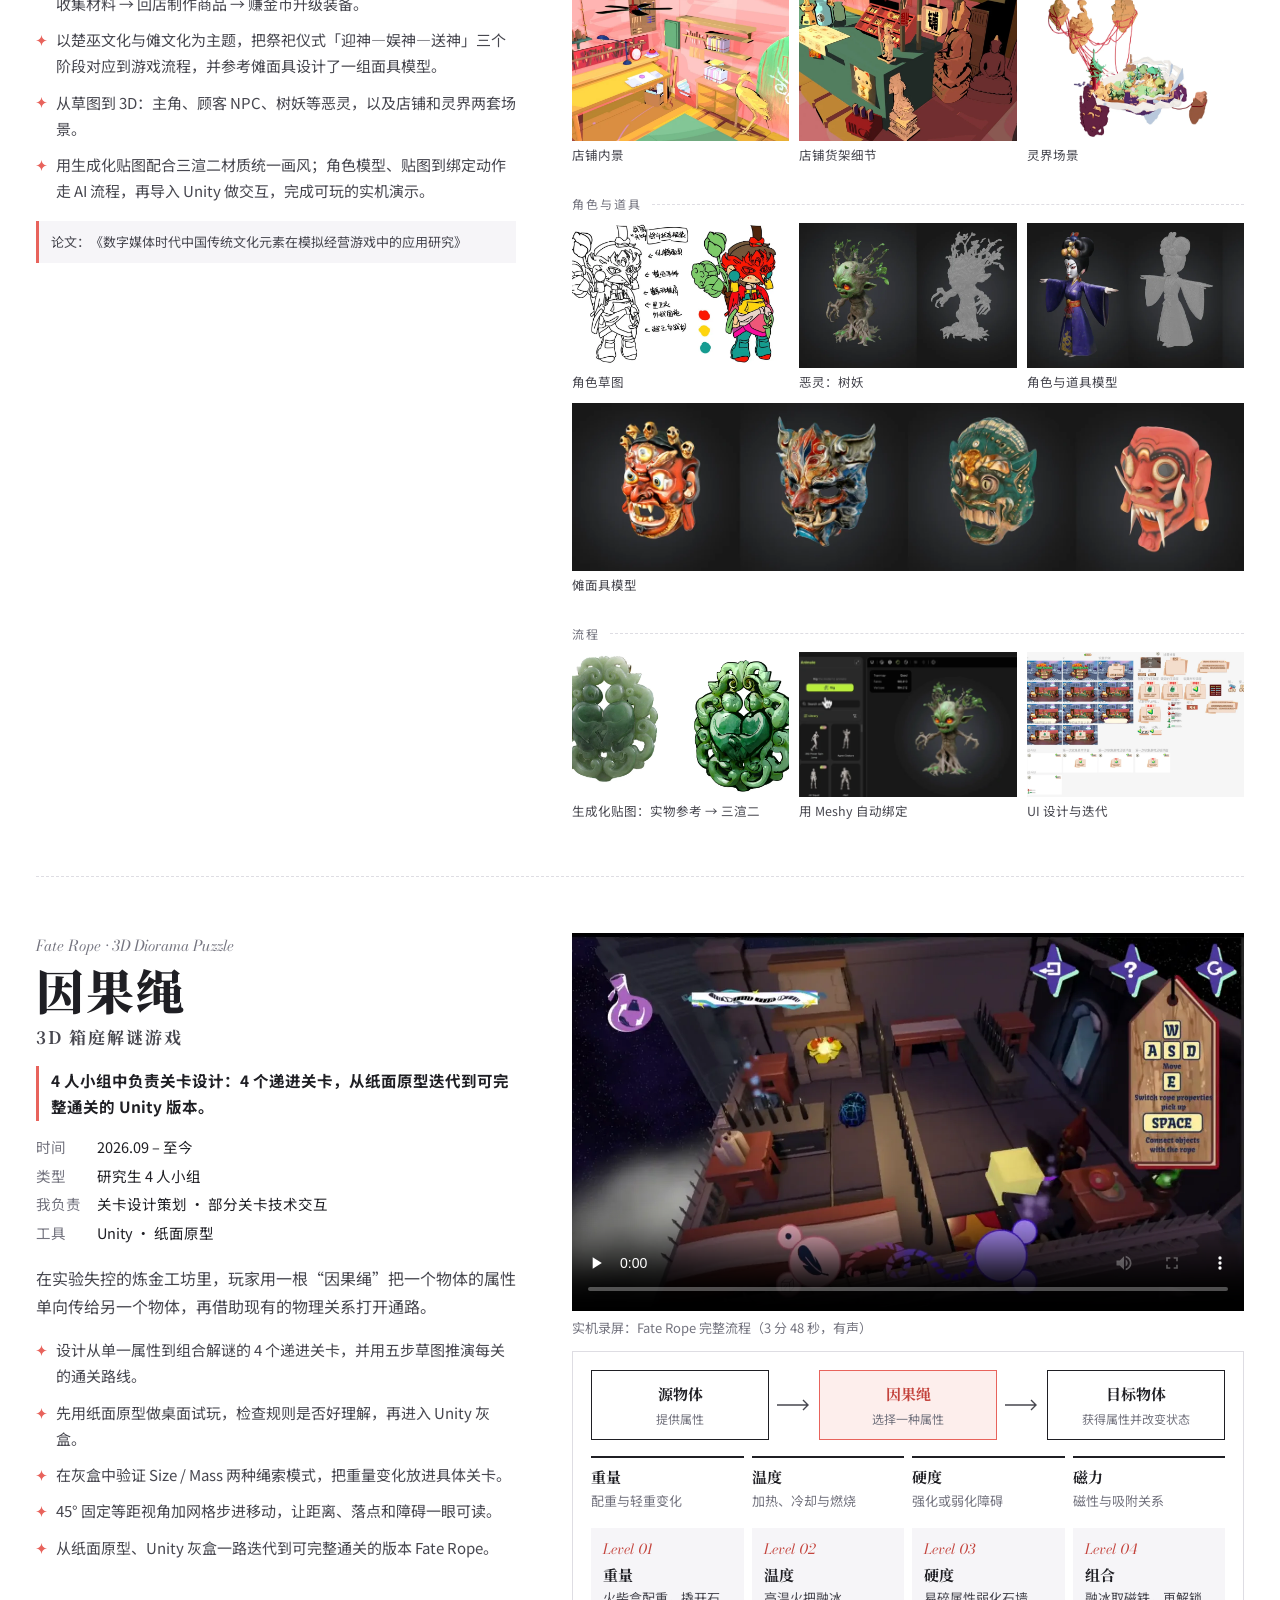
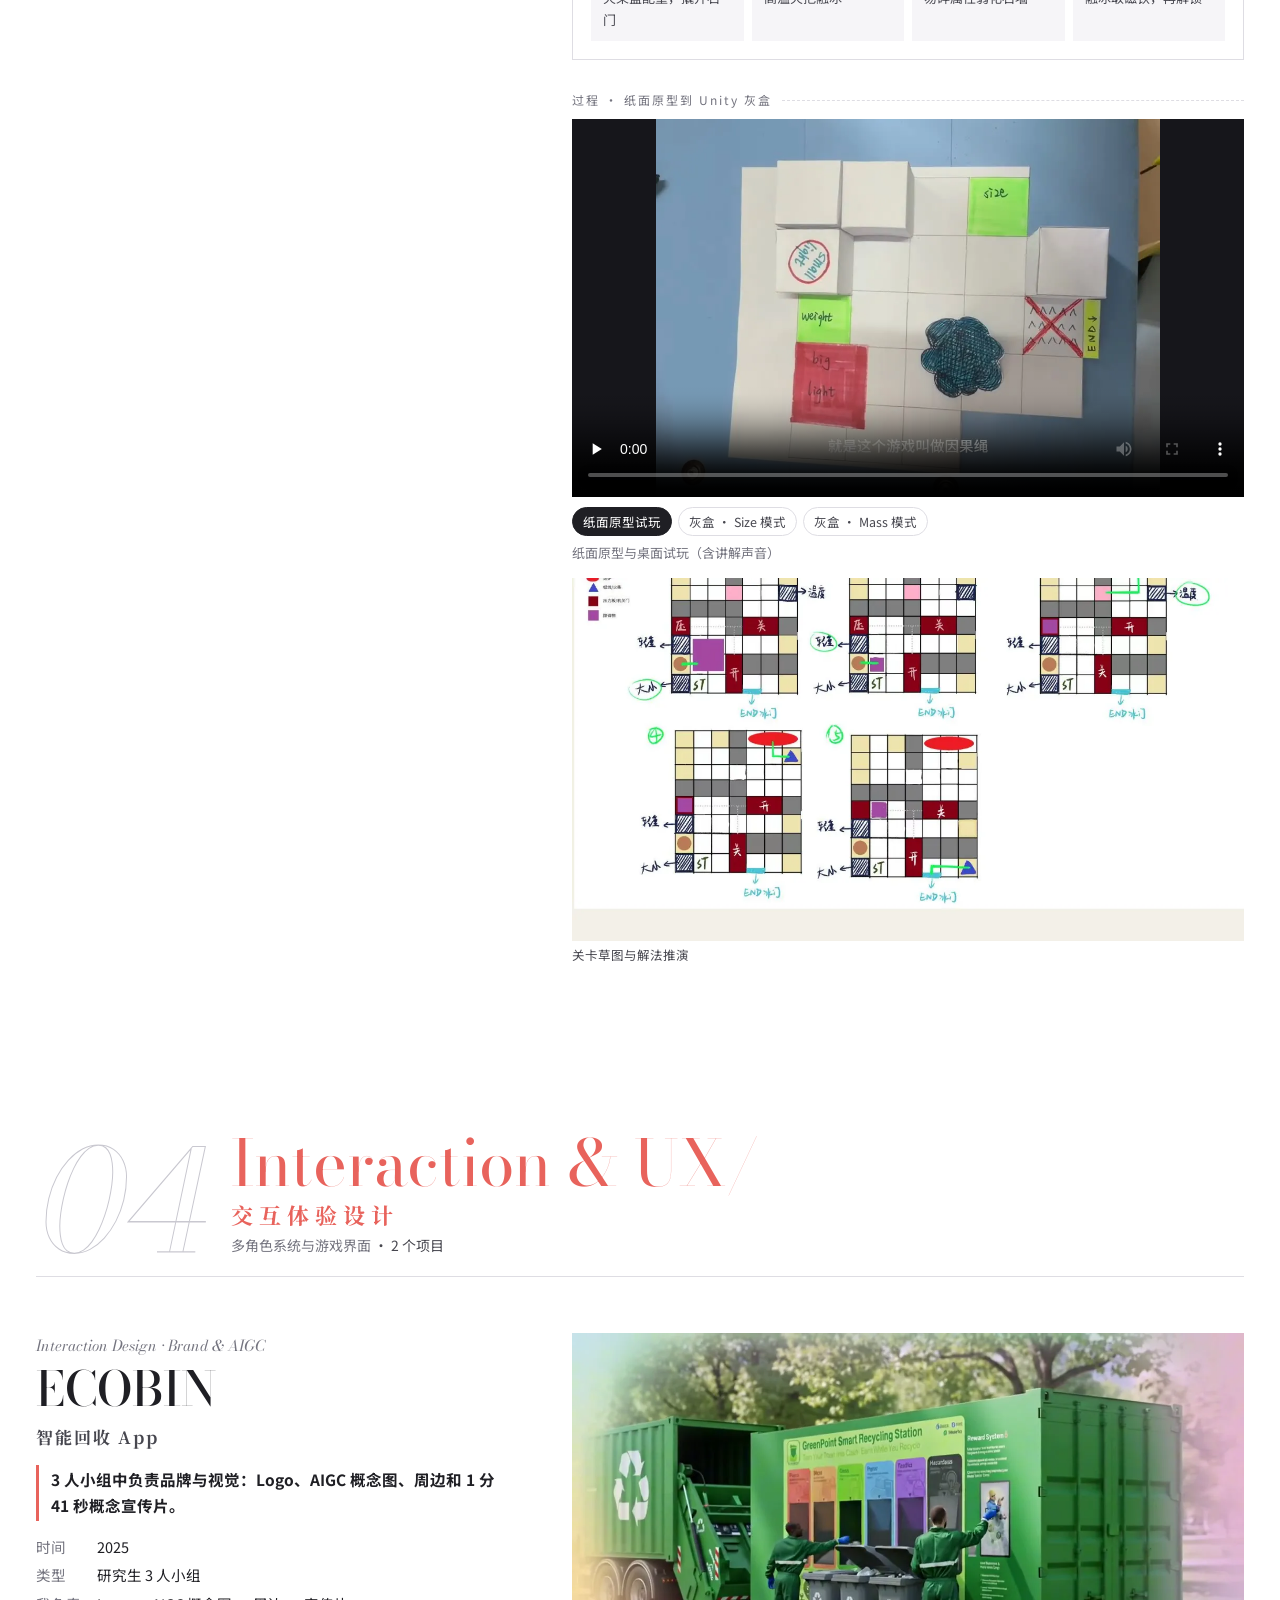
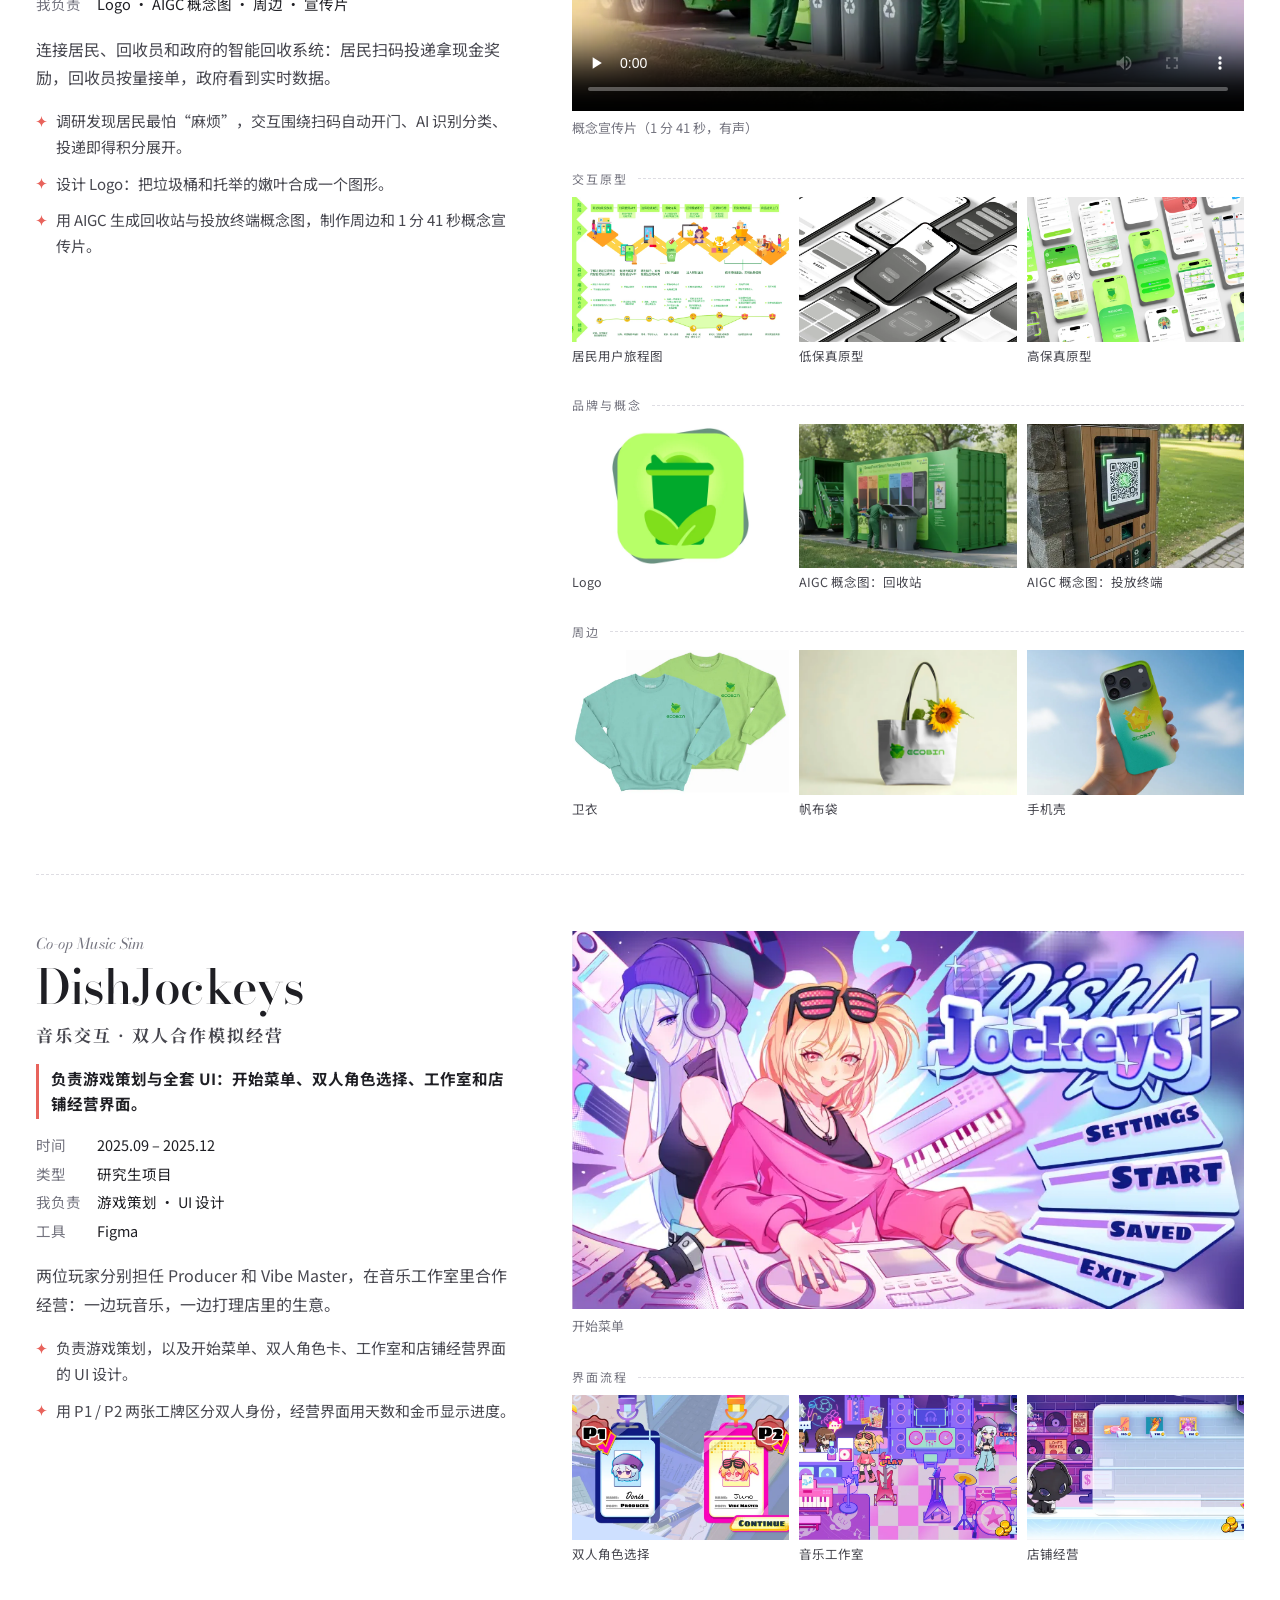
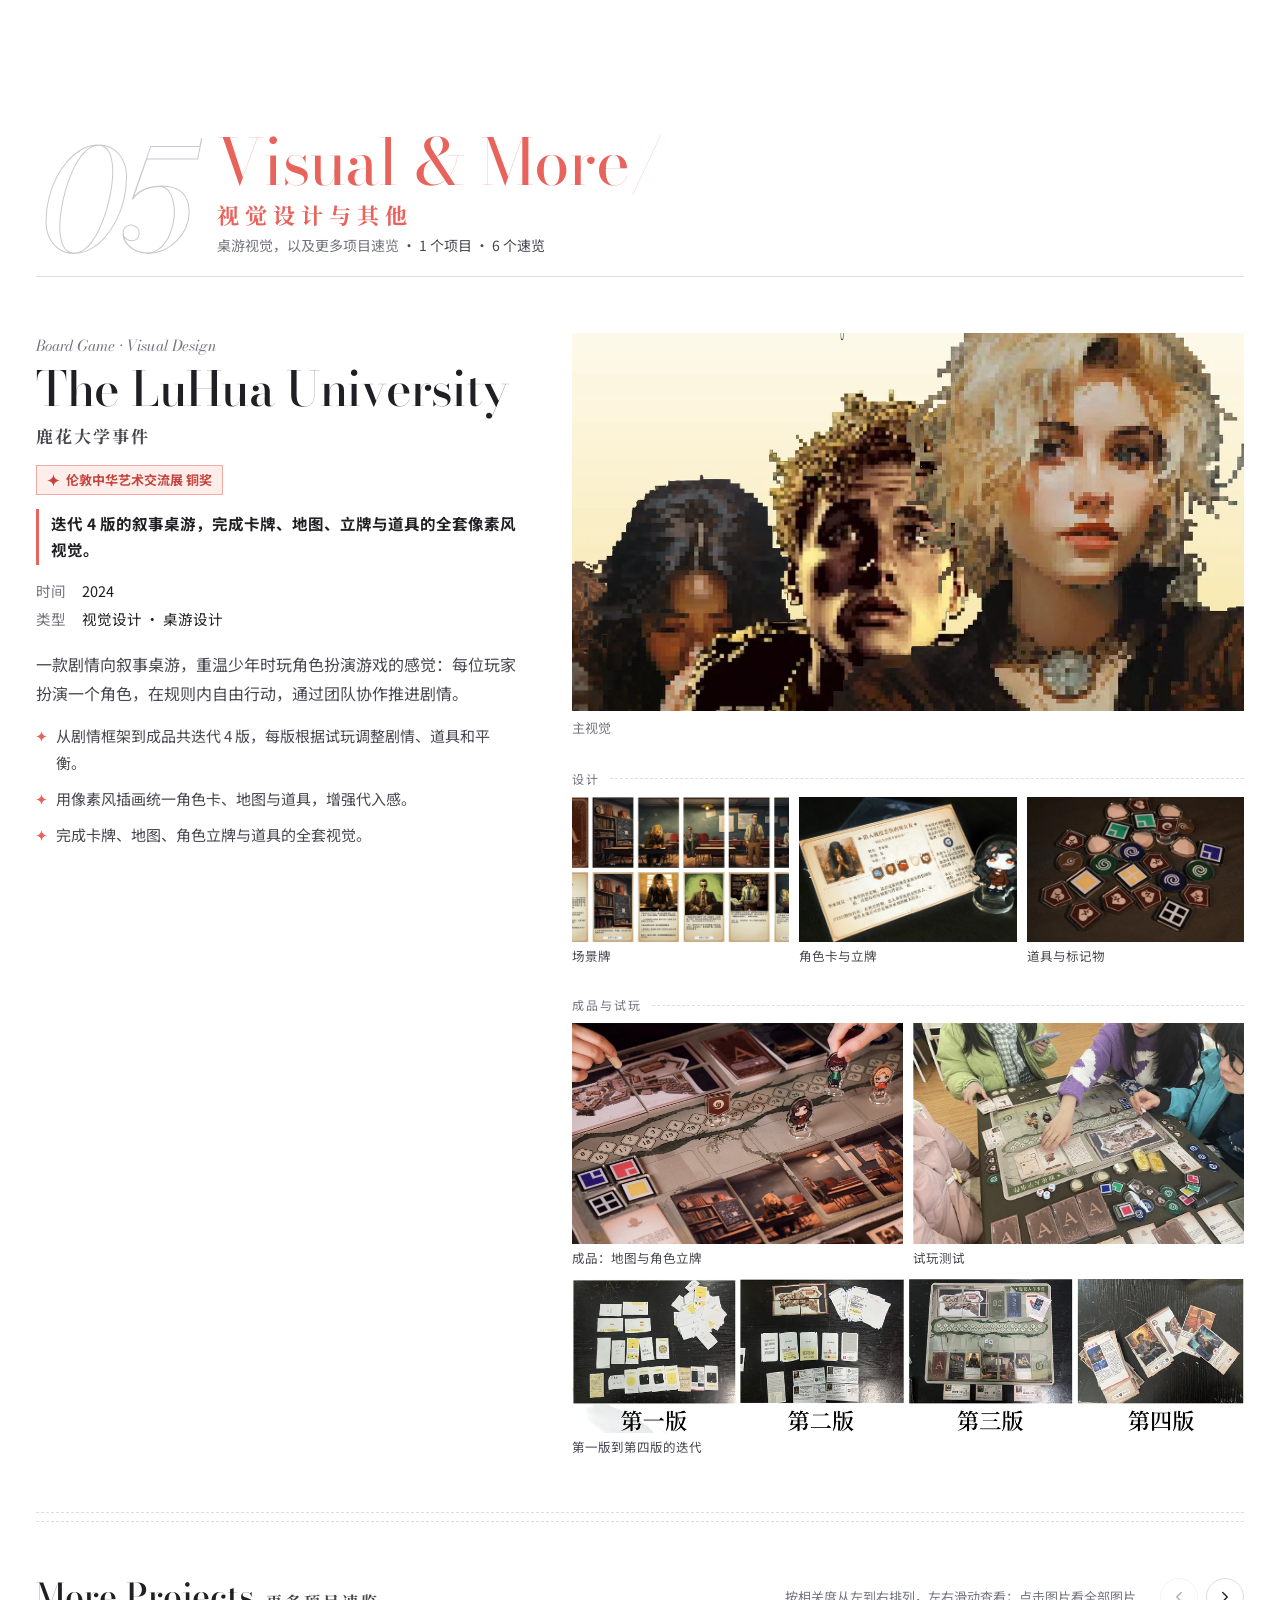
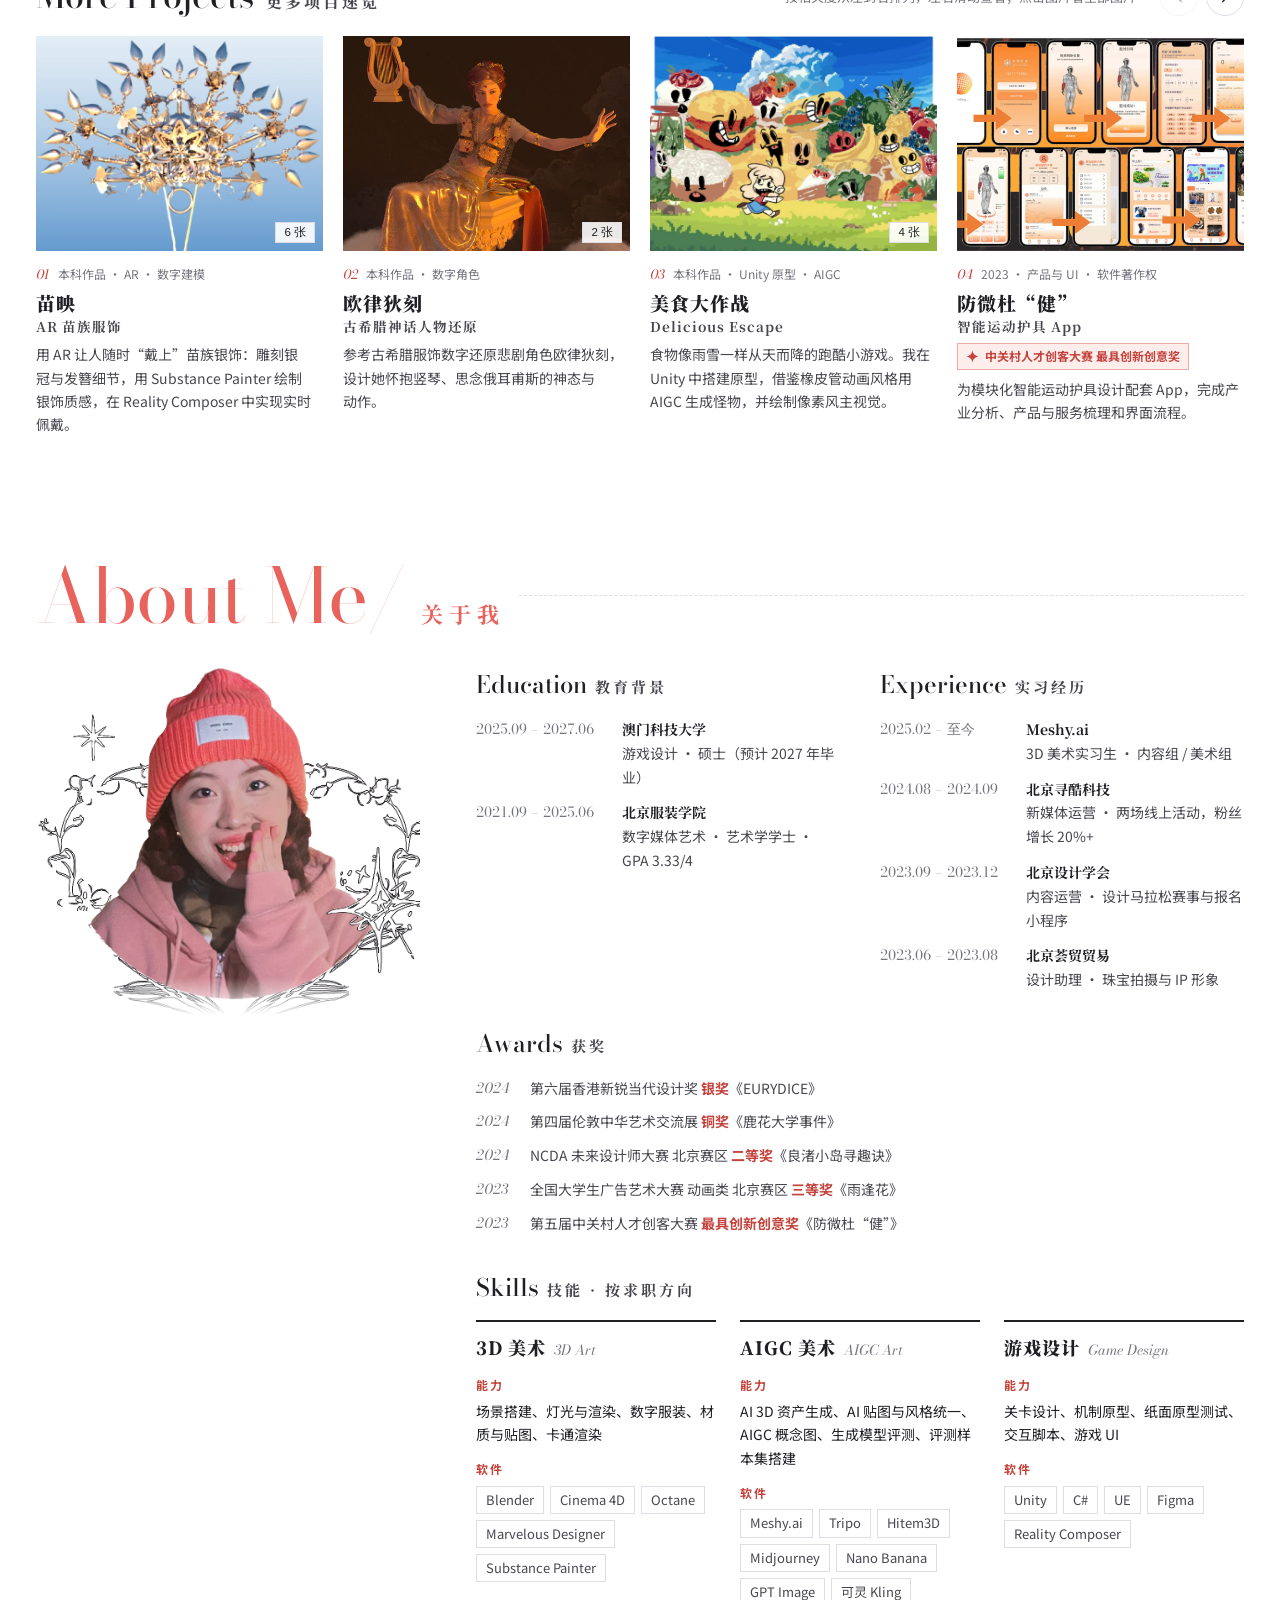
==== commit 1446e115: "AI 产品方向作品集" ====
--- a/index.html
+++ b/index.html
@@ -481,7 +481,7 @@
 .t.wide { grid-column: 1 / -1; }
 .t.wide:not(.fixed) .shot { aspect-ratio: auto; }
 .t.wide:not(.fixed) .shot img { height: auto; }
-.t.contain .shot { background: #fff; }
+.t.contain .shot { background: #fff; background-image: none !important; }
 .t.contain .shot img { object-fit: contain; }
 .t figcaption { margin-top: 5px; font-size: 12.5px; line-height: 1.45; color: var(--ink-2); }
 @media (max-width: 640px) { .tg { gap: 12px 8px; } .t figcaption { font-size: 12px; } }
